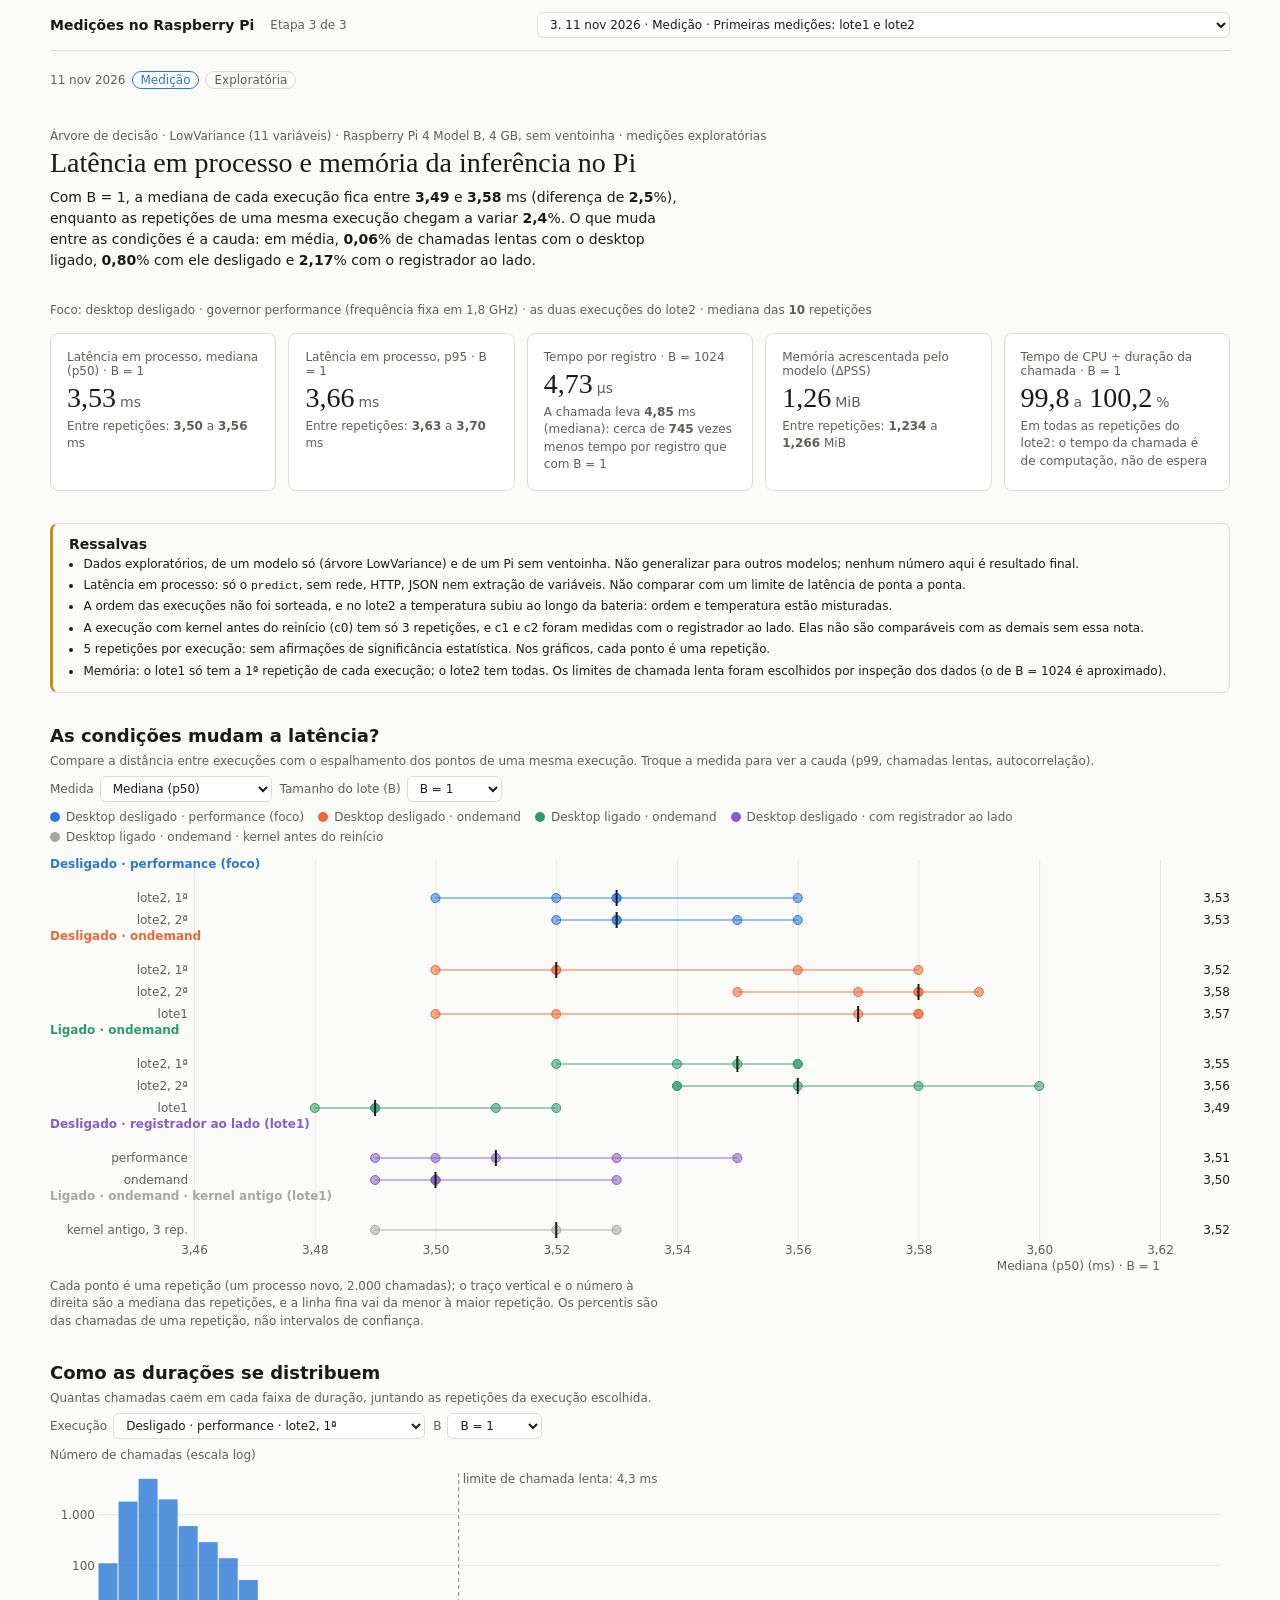
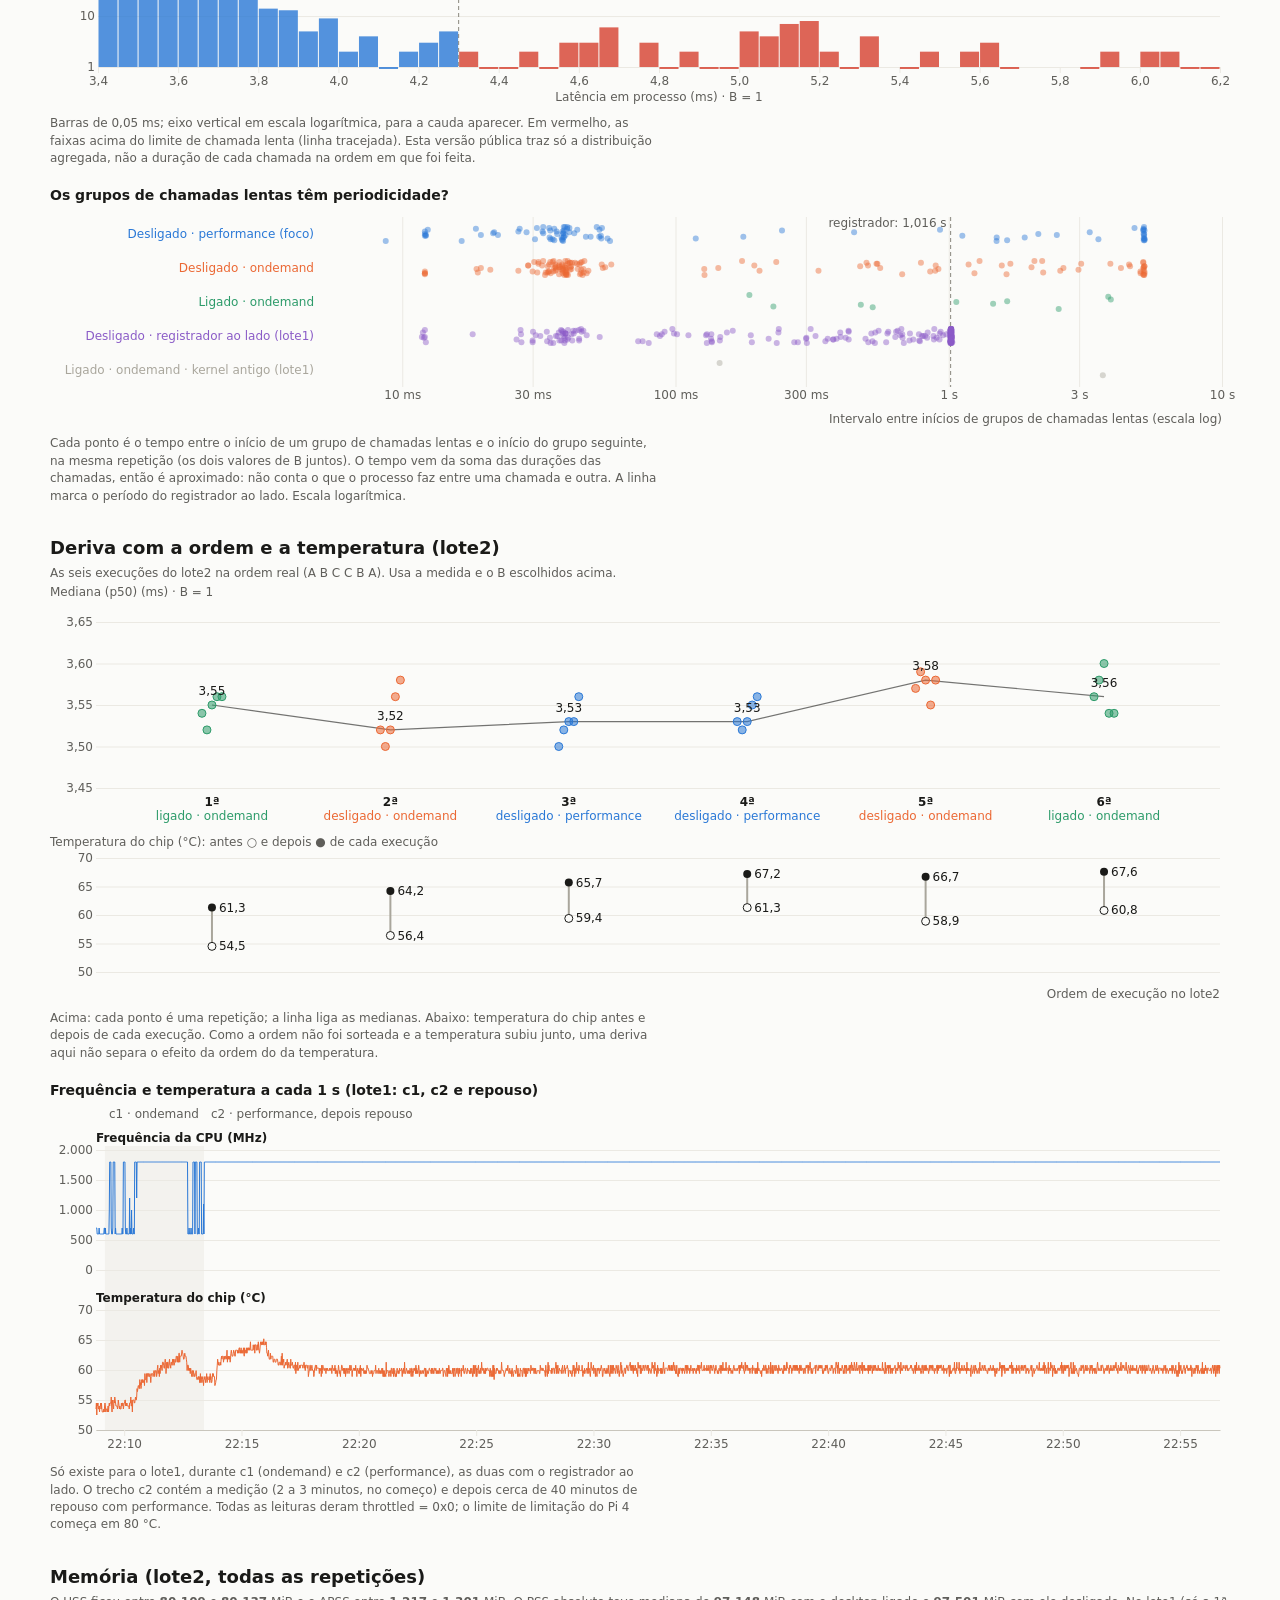
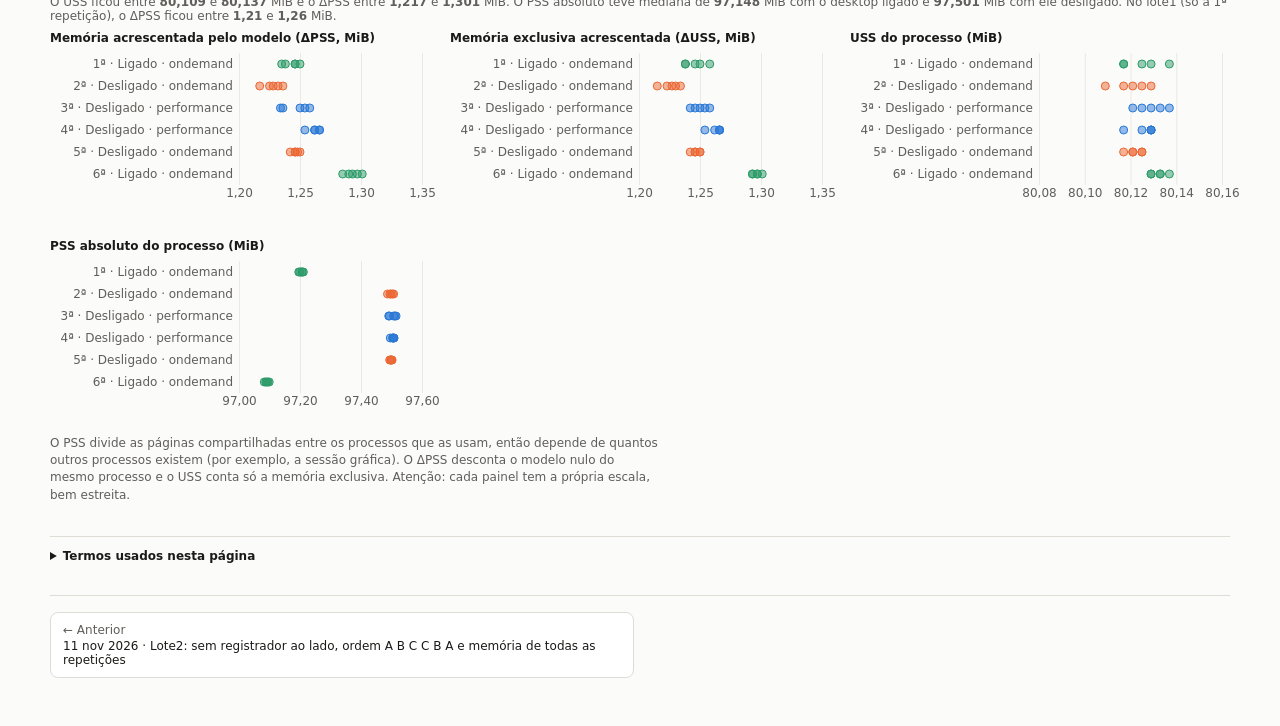
==== etapas/2026-11-11-lote1-lote2/index.html @ 2c6be14c "upload files" ====
<!DOCTYPE html>
<html lang="pt-BR">
<head>
<meta charset="utf-8">
<meta name="viewport" content="width=device-width, initial-scale=1">
<title>Lote1 e lote2 · Medições no Raspberry Pi</title>
<link rel="stylesheet" href="../../assets/estilo.css">
<script src="../../assets/d3.min.js"></script>
<script src="../../assets/dash-shim.js"></script>
</head>
<body data-raiz="../../" data-etapa="2026-11-11-lote1-lote2">
<div class="site">
<nav id="site-nav" aria-label="Navegação do site"></nav>
<main>
<style>
.lp { display: flex; flex-direction: column; gap: var(--cds-gap-xl); font-family: var(--font-anthropic-sans); color: var(--color-fg); }
.lp-kicker { margin: 0; color: var(--color-fg-muted); font-size: var(--cds-font-size-caption); }
.lp-titulo { margin: var(--cds-gap-xs) 0 var(--cds-gap-sm); font-family: var(--font-anthropic-serif); font-weight: 400; font-size: var(--cds-font-size-title); }
.lp-lede { margin: 0; max-width: 72ch; line-height: 1.5; }
.lp-lede b, .lp-num { font-variant-numeric: tabular-nums; font-weight: var(--cds-font-weight-medium); }
.lp-foco-rot { margin: 0 0 var(--cds-gap-sm); color: var(--color-fg-muted); font-size: var(--cds-font-size-caption); }
.lp-tiles { display: grid; grid-template-columns: repeat(auto-fit, minmax(190px, 1fr)); gap: var(--cds-gap-md); }
.lp-card { background: var(--color-panel); border: 1px solid var(--color-border-line); border-radius: var(--cds-radius); padding: var(--cds-pad-lg); display: flex; flex-direction: column; gap: var(--cds-gap-xs); }
.lp-card-rot { font-size: var(--cds-font-size-caption); color: var(--color-fg-muted); }
.lp-card-val { font-family: var(--font-anthropic-serif); font-weight: 400; font-size: var(--cds-font-size-title); font-variant-numeric: tabular-nums; }
.lp-card-un { font-family: var(--font-anthropic-sans); font-size: var(--cds-font-size-body); color: var(--color-fg-muted); margin-left: 4px; }
.lp-card-sub { font-size: var(--cds-font-size-caption); color: var(--color-fg-muted); line-height: 1.45; }
.lp-ressalvas { border: 1px solid var(--color-border-line); border-left: 3px solid var(--color-warn); border-radius: var(--cds-radius); padding: var(--cds-pad-md) var(--cds-pad-lg); }
.lp-ressalvas h2 { margin: 0 0 var(--cds-gap-xs); font-size: var(--cds-font-size-body); font-weight: var(--cds-font-weight-medium); }
.lp-ressalvas ul { margin: 0; padding-left: 1.2em; display: grid; gap: 4px; font-size: var(--cds-font-size-caption); line-height: 1.45; }
.lp-sec { display: flex; flex-direction: column; gap: var(--cds-gap-sm); }
.lp-sec h2 { margin: 0; font-size: var(--cds-font-size-heading); font-weight: var(--cds-font-weight-medium); }
.lp-sec h3 { margin: var(--cds-gap-md) 0 0; font-size: var(--cds-font-size-body); font-weight: var(--cds-font-weight-medium); }
.lp-pergunta { margin: 0; color: var(--color-fg-muted); font-size: var(--cds-font-size-caption); }
.lp-nota { margin: 0; color: var(--color-fg-muted); font-size: var(--cds-font-size-caption); line-height: 1.45; max-width: 80ch; }
.lp-ctrl { display: flex; flex-wrap: wrap; gap: var(--cds-gap-sm); align-items: center; font-size: var(--cds-font-size-caption); }
.lp-ctrl label { display: flex; align-items: center; gap: 6px; color: var(--color-fg-muted); }
.lp-legenda { display: flex; flex-wrap: wrap; gap: 6px 14px; font-size: var(--cds-font-size-caption); color: var(--color-fg-muted); margin: 0; padding: 0; list-style: none; }
.lp-legenda li { display: flex; align-items: center; gap: 6px; }
.lp-sw { width: 10px; height: 10px; border-radius: 50%; display: inline-block; background: var(--cds-chart-muted); }
.lp-chart { position: relative; width: 100%; min-height: 260px; }
.lp-chart.lp-baixo { min-height: 200px; }
.lp-chart svg { display: block; overflow: visible; }
.lp-chart text { font-family: var(--font-anthropic-sans); font-size: var(--cds-font-size-caption); fill: var(--cds-text-secondary); }
.lp-chart .lp-forte { fill: var(--color-fg); font-weight: var(--cds-font-weight-medium); }
.lp-chart .lp-val { fill: var(--color-fg); font-variant-numeric: tabular-nums; }
.lp-chart .tick line, .lp-chart .lp-grade line { stroke: var(--cds-chart-grid); }
.lp-chart .domain { stroke: var(--cds-chart-axis); }
.lp-chart .tick text { fill: var(--cds-text-secondary); font-size: var(--cds-font-size-caption); }
.lp-falha { color: var(--color-fg-muted); font-size: var(--cds-font-size-caption); padding: var(--cds-pad-md) 0; }
.lp-tip { position: absolute; pointer-events: none; z-index: 5; background: var(--cds-surface-popover); border: 1px solid var(--cds-border); box-shadow: var(--cds-shadow-popover); border-radius: var(--cds-radius); padding: 6px 8px; font-size: var(--cds-font-size-caption); line-height: 1.4; max-width: 260px; }
.lp-tip .lp-tip-sec { color: var(--cds-text-secondary); }
.lp-mem { display: grid; grid-template-columns: repeat(auto-fit, minmax(300px, 1fr)); gap: var(--cds-gap-lg); }
.lp-mem h3 { margin: 0 0 4px; font-size: var(--cds-font-size-caption); font-weight: var(--cds-font-weight-medium); }
.lp-mem .lp-chart { min-height: 170px; }
.lp-dois { display: grid; grid-template-columns: repeat(auto-fit, minmax(320px, 1fr)); gap: var(--cds-gap-lg); }
.lp-glossario { border-top: 1px solid var(--color-border-line); padding-top: var(--cds-pad-md); font-size: var(--cds-font-size-caption); }
.lp-glossario summary { cursor: pointer; font-weight: var(--cds-font-weight-medium); }
.lp-glossario dl { display: grid; grid-template-columns: max-content 1fr; gap: 6px 14px; margin: var(--cds-gap-sm) 0 0; line-height: 1.45; }
.lp-glossario dt { font-weight: var(--cds-font-weight-medium); }
.lp-glossario dd { margin: 0; color: var(--color-fg-muted); }
@media (max-width: 520px) { .lp-glossario dl { grid-template-columns: 1fr; } .lp-glossario dd { margin-bottom: 6px; } }
[data-dash-source-state=refreshing] { opacity: .5; }
</style>

<div class="lp">
  <p id="etapa-meta"></p>
  <header id="topo">
    <p class="lp-kicker">Árvore de decisão · LowVariance (11 variáveis) · Raspberry Pi 4 Model B, 4 GB, sem ventoinha · medições exploratórias</p>
    <h1 class="lp-titulo">Latência em processo e memória da inferência no Pi</h1>
    <p class="lp-lede" id="resumo">Com B = 1, a mediana de cada execução fica entre <b class="lp-num" data-draw="num" data-source="frase" data-field="p50_min_ms" data-row="0">—</b> e <b class="lp-num" data-draw="num" data-source="frase" data-field="p50_max_ms" data-row="0">—</b> ms (diferença de <b class="lp-num" data-draw="num" data-source="frase" data-field="dif_entre_execucoes_pct" data-row="0" data-dec="1">—</b>%), enquanto as repetições de uma mesma execução chegam a variar <b class="lp-num" data-draw="num" data-source="frase" data-field="maior_variacao_entre_repeticoes_pct" data-row="0" data-dec="1">—</b>%. O que muda entre as condições é a cauda: em média, <b class="lp-num" data-draw="num" data-source="frase" data-field="lentas_ligado_pct" data-row="0">—</b>% de chamadas lentas com o desktop ligado, <b class="lp-num" data-draw="num" data-source="frase" data-field="lentas_desligado_pct" data-row="0">—</b>% com ele desligado e <b class="lp-num" data-draw="num" data-source="frase" data-field="lentas_registrador_pct" data-row="0">—</b>% com o registrador ao lado.</p>
  </header>

  <section id="foco" class="lp-sec">
    <p class="lp-foco-rot">Foco: desktop desligado · governor performance (frequência fixa em 1,8 GHz) · as duas execuções do lote2 · mediana das <span class="lp-num" data-draw="num" data-source="foco" data-field="repeticoes" data-row="0" data-dec="0">—</span> repetições</p>
    <div class="lp-tiles">
      <div class="lp-card" id="tile-p50">
        <span class="lp-card-rot">Latência em processo, mediana (p50) · B = 1</span>
        <span class="lp-card-val"><span data-draw="num" data-source="foco" data-field="p50_ms" data-row="0">—</span><span class="lp-card-un">ms</span></span>
        <span class="lp-card-sub">Entre repetições: <span class="lp-num" data-draw="num" data-source="foco" data-field="p50_min_ms" data-row="0">—</span> a <span class="lp-num" data-draw="num" data-source="foco" data-field="p50_max_ms" data-row="0">—</span> ms</span>
      </div>
      <div class="lp-card" id="tile-p95">
        <span class="lp-card-rot">Latência em processo, p95 · B = 1</span>
        <span class="lp-card-val"><span data-draw="num" data-source="foco" data-field="p95_ms" data-row="0">—</span><span class="lp-card-un">ms</span></span>
        <span class="lp-card-sub">Entre repetições: <span class="lp-num" data-draw="num" data-source="foco" data-field="p95_min_ms" data-row="0">—</span> a <span class="lp-num" data-draw="num" data-source="foco" data-field="p95_max_ms" data-row="0">—</span> ms</span>
      </div>
      <div class="lp-card" id="tile-registro">
        <span class="lp-card-rot">Tempo por registro · B = 1024</span>
        <span class="lp-card-val"><span data-draw="num" data-source="foco" data-field="por_registro_b1024_us" data-row="0">—</span><span class="lp-card-un">µs</span></span>
        <span class="lp-card-sub">A chamada leva <span class="lp-num" data-draw="num" data-source="foco" data-field="p50_b1024_ms" data-row="0">—</span> ms (mediana): cerca de <span class="lp-num" data-draw="num" data-source="foco" data-field="razao_por_registro" data-row="0" data-dec="0">—</span> vezes menos tempo por registro que com B = 1</span>
      </div>
      <div class="lp-card" id="tile-memoria">
        <span class="lp-card-rot">Memória acrescentada pelo modelo (ΔPSS)</span>
        <span class="lp-card-val"><span data-draw="num" data-source="foco" data-field="dpss_mib" data-row="0" data-dec="2">—</span><span class="lp-card-un">MiB</span></span>
        <span class="lp-card-sub">Entre repetições: <span class="lp-num" data-draw="num" data-source="foco" data-field="dpss_min_mib" data-row="0" data-dec="3">—</span> a <span class="lp-num" data-draw="num" data-source="foco" data-field="dpss_max_mib" data-row="0" data-dec="3">—</span> MiB</span>
      </div>
      <div class="lp-card" id="tile-cpu">
        <span class="lp-card-rot">Tempo de CPU ÷ duração da chamada · B = 1</span>
        <span class="lp-card-val"><span data-draw="num" data-source="foco" data-field="cpu_pct_min" data-row="0" data-dec="1">—</span><span class="lp-card-un">a</span> <span data-draw="num" data-source="foco" data-field="cpu_pct_max" data-row="0" data-dec="1">—</span><span class="lp-card-un">%</span></span>
        <span class="lp-card-sub">Em todas as repetições do lote2: o tempo da chamada é de computação, não de espera</span>
      </div>
    </div>
  </section>

  <aside class="lp-ressalvas" id="ressalvas">
    <h2>Ressalvas</h2>
    <ul>
      <li>Dados exploratórios, de um modelo só (árvore LowVariance) e de um Pi sem ventoinha. Não generalizar para outros modelos; nenhum número aqui é resultado final.</li>
      <li>Latência em processo: só o <code>predict</code>, sem rede, HTTP, JSON nem extração de variáveis. Não comparar com um limite de latência de ponta a ponta.</li>
      <li>A ordem das execuções não foi sorteada, e no lote2 a temperatura subiu ao longo da bateria: ordem e temperatura estão misturadas.</li>
      <li>A execução com kernel antes do reinício (c0) tem só 3 repetições, e c1 e c2 foram medidas com o registrador ao lado. Elas não são comparáveis com as demais sem essa nota.</li>
      <li>5 repetições por execução: sem afirmações de significância estatística. Nos gráficos, cada ponto é uma repetição.</li>
      <li>Memória: o lote1 só tem a 1ª repetição de cada execução; o lote2 tem todas. Os limites de chamada lenta foram escolhidos por inspeção dos dados (o de B = 1024 é aproximado).</li>
    </ul>
  </aside>

  <section id="condicoes" class="lp-sec">
    <h2>As condições mudam a latência?</h2>
    <p class="lp-pergunta">Compare a distância entre execuções com o espalhamento dos pontos de uma mesma execução. Troque a medida para ver a cauda (p99, chamadas lentas, autocorrelação).</p>
    <div class="lp-ctrl">
      <label>Medida <select class="dash-select" id="sel-metrica" aria-label="Medida">
        <option value="p50_ms">Mediana (p50)</option>
        <option value="p95_ms">p95</option>
        <option value="p99_ms">p99</option>
        <option value="media_ms">Média</option>
        <option value="max_ms">Máximo</option>
        <option value="pct_chamadas_lentas">Chamadas lentas (%)</option>
        <option value="autocorrelacao_lag1">Autocorrelação (lag 1)</option>
      </select></label>
      <label>Tamanho do lote (B) <select class="dash-select" id="sel-b" aria-label="Tamanho do lote (B)">
        <option value="1">B = 1</option>
        <option value="1024">B = 1024</option>
      </select></label>
    </div>
    <ul class="lp-legenda" aria-label="Legenda das condições">
      <li><span class="lp-sw" data-g="0"></span>Desktop desligado · performance (foco)</li>
      <li><span class="lp-sw" data-g="1"></span>Desktop desligado · ondemand</li>
      <li><span class="lp-sw" data-g="2"></span>Desktop ligado · ondemand</li>
      <li><span class="lp-sw" data-g="3"></span>Desktop desligado · com registrador ao lado</li>
      <li><span class="lp-sw" data-g="4"></span>Desktop ligado · ondemand · kernel antes do reinício</li>
    </ul>
    <div class="lp-chart" id="grafico-condicoes" data-draw="cmp" data-source="repeticoes_ms mediana_por_execucao"></div>
    <p class="lp-nota">Cada ponto é uma repetição (um processo novo, 2.000 chamadas); o traço vertical e o número à direita são a mediana das repetições, e a linha fina vai da menor à maior repetição. Os percentis são das chamadas de uma repetição, não intervalos de confiança.</p>
  </section>

  <section id="chamadas" class="lp-sec">
    <h2>Como as durações se distribuem</h2>
    <p class="lp-pergunta">Quantas chamadas caem em cada faixa de duração, juntando as repetições da execução escolhida.</p>
    <div class="lp-ctrl">
      <label>Execução <select class="dash-select" id="sel-exec" aria-label="Execução">
        <option value="off_performance_a">Desligado · performance · lote2, 1ª</option>
        <option value="off_performance_b">Desligado · performance · lote2, 2ª</option>
        <option value="off_ondemand_a">Desligado · ondemand · lote2, 1ª</option>
        <option value="off_ondemand_b">Desligado · ondemand · lote2, 2ª</option>
        <option value="c4">Desligado · ondemand · lote1</option>
        <option value="on_ondemand_a">Ligado · ondemand · lote2, 1ª</option>
        <option value="on_ondemand_b">Ligado · ondemand · lote2, 2ª</option>
        <option value="c3">Ligado · ondemand · lote1</option>
        <option value="c2">Desligado · performance · registrador ao lado</option>
        <option value="c1">Desligado · ondemand · registrador ao lado</option>
        <option value="c0">Ligado · ondemand · kernel antes do reinício</option>
      </select></label>
      <label>B <select class="dash-select" id="sel-bs" aria-label="Tamanho do lote (B) da distribuição">
        <option value="1">B = 1</option>
        <option value="1024">B = 1024</option>
      </select></label>
    </div>
    <div class="lp-chart" id="grafico-distribuicao" data-draw="hist"></div>
    <p class="lp-nota">Barras de 0,05 ms; eixo vertical em escala logarítmica, para a cauda aparecer. Em vermelho, as faixas acima do limite de chamada lenta (linha tracejada). Esta versão pública traz só a distribuição agregada, não a duração de cada chamada na ordem em que foi feita.</p>

    <h3 id="periodicidade">Os grupos de chamadas lentas têm periodicidade?</h3>
    <div class="lp-chart lp-baixo" id="grafico-intervalos" data-draw="intervalos" data-source="intervalos"></div>
    <p class="lp-nota">Cada ponto é o tempo entre o início de um grupo de chamadas lentas e o início do grupo seguinte, na mesma repetição (os dois valores de B juntos). O tempo vem da soma das durações das chamadas, então é aproximado: não conta o que o processo faz entre uma chamada e outra. A linha marca o período do registrador ao lado. Escala logarítmica.</p>
  </section>

  <section id="ordem" class="lp-sec">
    <h2>Deriva com a ordem e a temperatura (lote2)</h2>
    <p class="lp-pergunta">As seis execuções do lote2 na ordem real (A B C C B A). Usa a medida e o B escolhidos acima.</p>
    <div class="lp-chart" id="grafico-ordem" data-draw="ordem" data-source="repeticoes_ms mediana_por_execucao execucoes"></div>
    <p class="lp-nota">Acima: cada ponto é uma repetição; a linha liga as medianas. Abaixo: temperatura do chip antes e depois de cada execução. Como a ordem não foi sorteada e a temperatura subiu junto, uma deriva aqui não separa o efeito da ordem do da temperatura.</p>

    <h3 id="ambiente">Frequência e temperatura a cada 1 s (lote1: c1, c2 e repouso)</h3>
    <div class="lp-chart" id="grafico-ambiente" data-draw="ambiente" data-source="ambiente"></div>
    <p class="lp-nota">Só existe para o lote1, durante c1 (ondemand) e c2 (performance), as duas com o registrador ao lado. O trecho c2 contém a medição (2 a 3 minutos, no começo) e depois cerca de 40 minutos de repouso com performance. Todas as leituras deram throttled = 0x0; o limite de limitação do Pi 4 começa em 80 °C.</p>
  </section>

  <section id="memoria" class="lp-sec">
    <h2>Memória (lote2, todas as repetições)</h2>
    <p class="lp-pergunta">O USS ficou entre <b class="lp-num" data-draw="num" data-source="memoria_resumo" data-field="uss_min" data-row="0" data-dec="3">—</b> e <b class="lp-num" data-draw="num" data-source="memoria_resumo" data-field="uss_max" data-row="0" data-dec="3">—</b> MiB e o ΔPSS entre <b class="lp-num" data-draw="num" data-source="memoria_resumo" data-field="dpss_min" data-row="0" data-dec="3">—</b> e <b class="lp-num" data-draw="num" data-source="memoria_resumo" data-field="dpss_max" data-row="0" data-dec="3">—</b> MiB. O PSS absoluto teve mediana de <b class="lp-num" data-draw="num" data-source="memoria_resumo" data-field="pss_ligado" data-row="0" data-dec="3">—</b> MiB com o desktop ligado e <b class="lp-num" data-draw="num" data-source="memoria_resumo" data-field="pss_desligado" data-row="0" data-dec="3">—</b> MiB com ele desligado. No lote1 (só a 1ª repetição), o ΔPSS ficou entre <b class="lp-num" data-draw="num" data-source="memoria_resumo" data-field="dpss_lote1_min" data-row="0" data-dec="2">—</b> e <b class="lp-num" data-draw="num" data-source="memoria_resumo" data-field="dpss_lote1_max" data-row="0" data-dec="2">—</b> MiB.</p>
    <div class="lp-mem">
      <div id="mem-dpss"><h3>Memória acrescentada pelo modelo (ΔPSS, MiB)</h3><div class="lp-chart" data-draw="mem" data-campo="delta_pss_MiB" data-source="memoria"></div></div>
      <div id="mem-duss"><h3>Memória exclusiva acrescentada (ΔUSS, MiB)</h3><div class="lp-chart" data-draw="mem" data-campo="delta_uss_MiB" data-source="memoria"></div></div>
      <div id="mem-uss"><h3>USS do processo (MiB)</h3><div class="lp-chart" data-draw="mem" data-campo="uss_MiB" data-source="memoria"></div></div>
      <div id="mem-pss"><h3>PSS absoluto do processo (MiB)</h3><div class="lp-chart" data-draw="mem" data-campo="pss_MiB" data-source="memoria"></div></div>
    </div>
    <p class="lp-nota">O PSS divide as páginas compartilhadas entre os processos que as usam, então depende de quantos outros processos existem (por exemplo, a sessão gráfica). O ΔPSS desconta o modelo nulo do mesmo processo e o USS conta só a memória exclusiva. Atenção: cada painel tem a própria escala, bem estreita.</p>
  </section>

  <details class="lp-glossario" id="glossario">
    <summary>Termos usados nesta página</summary>
    <dl>
      <dt>Execução</dt><dd>Um comando do profiler: uma condição, com 5 repetições (3 no c0).</dd>
      <dt>Repetição</dt><dd>Um processo novo, com as threads fixadas em 1: 200 chamadas de aquecimento descartadas e 2.000 cronometradas por B.</dd>
      <dt>Chamada</dt><dd>Uma chamada ao <code>predict</code>; a duração é o tempo de relógio dela.</dd>
      <dt>B (tamanho do lote)</dt><dd>Registros por chamada. B = 1 é um detector que decide um pacote por vez; B = 1024 é processamento em lote.</dd>
      <dt>Latência em processo</dt><dd>Tempo do <code>predict</code> dentro do processo. Não é a latência do detector nem do sistema.</dd>
      <dt>p50, p95, p99</dt><dd>Percentis das durações das chamadas de uma repetição: “95% das chamadas levaram até X”.</dd>
      <dt>Chamada lenta / cauda</dt><dd>Chamada acima do limite de chamada lenta; a cauda é o conjunto delas.</dd>
      <dt>Autocorrelação (lag 1)</dt><dd>Correlação entre a duração de uma chamada e a da seguinte. Alta = chamadas lentas em grupos.</dd>
      <dt>PSS / USS / maxrss</dt><dd>PSS: memória com páginas compartilhadas divididas entre processos. USS: memória exclusiva. maxrss: pico de memória residente.</dd>
      <dt>Modelo nulo, ΔPSS, ΔUSS</dt><dd>O mesmo processo com um estimador que devolve sempre a mesma classe; Δ = configuração menos modelo nulo, a memória que o modelo acrescenta.</dd>
      <dt>Desktop ligado/desligado</dt><dd>Serviço <code>lightdm</code> rodando ou parado. O Pi nunca teve monitor, teclado nem mouse; acesso sempre por SSH.</dd>
      <dt>Governor</dt><dd><code>ondemand</code> varia a frequência com a carga; <code>performance</code> fixa a máxima (1,8 GHz).</dd>
      <dt>Registrador ao lado</dt><dd>Laço que lia temperatura e frequência a cada 1 s durante c1 e c2: um efeito do observador.</dd>
      <dt>Kernel antes/depois do reinício</dt><dd>“Depois” = controlador de memória do cgroup e PSI ligados (mudança feita entre c0 e c1).</dd>
      <dt>throttled</dt><dd>Limitação por subtensão ou calor; 0x0 = nenhuma.</dd>
    </dl>
  </details>
</div>

<script>
(function () {
  const L = d3.formatLocale({ decimal: ',', thousands: '.', grouping: [3], currency: ['R$ ', ''] });
  const LP = window.LP = {};
  LP.f = (v, d) => (v == null || isNaN(+v)) ? '—' : L.format(',.' + (d == null ? 2 : d) + 'f')(+v);
  LP.st = { metrica: 'p50_ms', B: '1', exec: 'off_performance_a', Bs: '1', rep: '0' };
  // Período do laço do registrador ao lado (referência dada pelo autor).
  LP.PERIODO_REGISTRADOR_MS = 1016;
  LP.EXEC = {
    off_performance_a: { g: 0, rot: 'lote2, 1ª', nome: 'Desktop desligado · performance · lote2, 1ª' },
    off_performance_b: { g: 0, rot: 'lote2, 2ª', nome: 'Desktop desligado · performance · lote2, 2ª' },
    off_ondemand_a: { g: 1, rot: 'lote2, 1ª', nome: 'Desktop desligado · ondemand · lote2, 1ª' },
    off_ondemand_b: { g: 1, rot: 'lote2, 2ª', nome: 'Desktop desligado · ondemand · lote2, 2ª' },
    c4: { g: 1, rot: 'lote1', nome: 'Desktop desligado · ondemand · lote1' },
    on_ondemand_a: { g: 2, rot: 'lote2, 1ª', nome: 'Desktop ligado · ondemand · lote2, 1ª' },
    on_ondemand_b: { g: 2, rot: 'lote2, 2ª', nome: 'Desktop ligado · ondemand · lote2, 2ª' },
    c3: { g: 2, rot: 'lote1', nome: 'Desktop ligado · ondemand · lote1' },
    c2: { g: 3, rot: 'performance', nome: 'Desktop desligado · performance · registrador ao lado' },
    c1: { g: 3, rot: 'ondemand', nome: 'Desktop desligado · ondemand · registrador ao lado' },
    c0: { g: 4, rot: 'kernel antigo, 3 rep.', nome: 'Desktop ligado · ondemand · kernel antes do reinício' }
  };
  LP.GRUPOS = ['Desligado · performance (foco)', 'Desligado · ondemand', 'Ligado · ondemand', 'Desligado · registrador ao lado (lote1)', 'Ligado · ondemand · kernel antigo (lote1)'];
  LP.ORDEM = ['off_performance_a', 'off_performance_b', 'off_ondemand_a', 'off_ondemand_b', 'c4', 'on_ondemand_a', 'on_ondemand_b', 'c3', 'c2', 'c1', 'c0'];
  LP.MET = {
    p50_ms: { rot: 'Mediana (p50)', un: 'ms', dec: 2, zero: false },
    p95_ms: { rot: 'p95', un: 'ms', dec: 2, zero: false },
    p99_ms: { rot: 'p99', un: 'ms', dec: 2, zero: false },
    media_ms: { rot: 'Média', un: 'ms', dec: 2, zero: false },
    max_ms: { rot: 'Máximo', un: 'ms', dec: 2, zero: false },
    pct_chamadas_lentas: { rot: 'Chamadas lentas', un: '%', dec: 2, zero: true },
    autocorrelacao_lag1: { rot: 'Autocorrelação (lag 1)', un: '', dec: 2, zero: true }
  };
  LP.cor = (g) => (g < 4 && dash.colors && dash.colors[g]) ? dash.colors[g] : 'var(--cds-chart-muted)';
  LP.enc = (s) => encodeURIComponent(String(s));
  LP.ok = (el, fontes) => {
    if (fontes.some((d) => d.status === 'error' || d.status === 'missing')) {
      const p = document.createElement('div'); p.className = 'lp-falha'; p.textContent = 'Falha ao carregar os dados deste gráfico.';
      el.replaceChildren(p); return false;
    }
    if (fontes.some((d) => d.status !== 'ok' || !d.data)) { el.replaceChildren('—'); return false; }
    return true;
  };
  LP.eixoTexto = (s) => s.selectAll('text').style('fill', 'var(--cds-text-secondary)').style('font-size', 'var(--cds-font-size-caption)').style('font-family', 'var(--font-anthropic-sans)');
  LP.tip = (host) => {
    const t = document.createElement('div'); t.className = 'lp-tip'; t.hidden = true; host.appendChild(t);
    return {
      show(ev, linhas) {
        t.replaceChildren(...linhas.map((l, i) => { const d = document.createElement('div'); if (i > 0) d.className = 'lp-tip-sec'; d.textContent = l; return d; }));
        t.hidden = false;
        const r = host.getBoundingClientRect();
        let x = ev.clientX - r.left + 12, y = ev.clientY - r.top + 12;
        const w = t.offsetWidth, h = t.offsetHeight;
        if (x + w > r.width) x = Math.max(0, ev.clientX - r.left - w - 12);
        if (y + h > r.height) y = Math.max(0, ev.clientY - r.top - h - 12);
        t.style.left = x + 'px'; t.style.top = y + 'px';
      },
      hide() { t.hidden = true; }
    };
  };
  LP.textW = (svg, textos) => {
    const g = svg.append('g').attr('opacity', 0);
    let m = 0;
    textos.forEach((s) => { const t = g.append('text').text(s); m = Math.max(m, t.node().getComputedTextLength()); });
    g.remove();
    return m;
  };
})();
</script>

<script>
dash.calc('repeticoes_ms', {
  title: 'Latência por repetição, em ms',
  description: 'O resumo por repetição com os tempos convertidos de µs para ms (2 casas decimais).',
  inputs: ['resumo'],
  fn: (resumo) => resumo.map((r) => {
    const ms = (c) => Math.round(+r[c] / 10) / 100;
    return {
      chave: r.execucao + '|' + r.B + '|' + r.repeticao,
      execucao: r.execucao, B: r.B, repeticao: r.repeticao,
      media_ms: ms('media_us'), p50_ms: ms('p50_us'), p95_ms: ms('p95_us'), p99_ms: ms('p99_us'), max_ms: ms('max_us'),
      pct_chamadas_lentas: +r.pct_chamadas_lentas,
      autocorrelacao_lag1: Math.round(+r.autocorrelacao_lag1 * 100) / 100,
      limite_ms: ms('limite_chamada_lenta_us')
    };
  })
});

dash.calc('mediana_por_execucao', {
  title: 'Mediana das repetições por execução e B',
  description: 'Para cada execução e tamanho de lote, a mediana entre repetições de cada medida (tempos em ms).',
  inputs: ['resumo'],
  fn: (resumo) => {
    const mediana = (v) => { const s = v.slice().sort((a, b) => a - b), n = s.length; return n % 2 ? s[(n - 1) / 2] : (s[n / 2 - 1] + s[n / 2]) / 2; };
    const r2 = (x) => Math.round(x * 100) / 100;
    const grupos = {};
    resumo.forEach((r) => { const k = r.execucao + '|' + r.B; (grupos[k] = grupos[k] || []).push(r); });
    return Object.keys(grupos).map((chave) => {
      const linhas = grupos[chave];
      const med = (c, esc) => r2(mediana(linhas.map((r) => +r[c] * esc)));
      return {
        chave, execucao: linhas[0].execucao, B: linhas[0].B, repeticoes: linhas.length,
        media_ms: med('media_us', 0.001), p50_ms: med('p50_us', 0.001), p95_ms: med('p95_us', 0.001),
        p99_ms: med('p99_us', 0.001), max_ms: med('max_us', 0.001),
        pct_chamadas_lentas: med('pct_chamadas_lentas', 1), autocorrelacao_lag1: med('autocorrelacao_lag1', 1)
      };
    });
  }
});

dash.calc('frase', {
  title: 'Resumo do topo da página',
  description: 'Faixa das medianas de p50 com B = 1 entre execuções, maior variação entre repetições de uma execução e média de chamadas lentas por grupo de condição.',
  inputs: ['resumo', 'execucoes'],
  fn: (resumo, execucoes) => {
    const mediana = (v) => { const s = v.slice().sort((a, b) => a - b), n = s.length; return n % 2 ? s[(n - 1) / 2] : (s[n / 2 - 1] + s[n / 2]) / 2; };
    const media = (v) => v.reduce((a, b) => a + b, 0) / v.length;
    const b1 = resumo.filter((r) => r.B === '1');
    const porExec = {};
    b1.forEach((r) => { (porExec[r.execucao] = porExec[r.execucao] || []).push(+r.p50_us); });
    const meds = Object.values(porExec).map(mediana);
    const variacoes = Object.values(porExec).map((v) => (Math.max(...v) - Math.min(...v)) / mediana(v) * 100);
    const info = {}; execucoes.forEach((e) => { info[e.execucao] = e; });
    const lentas = (teste) => media(b1.filter((r) => teste(info[r.execucao])).map((r) => +r.pct_chamadas_lentas));
    const novo = (e) => e.kernel === 'depois_reinicio';
    return [{
      p50_min_ms: Math.round(Math.min(...meds) / 10) / 100,
      p50_max_ms: Math.round(Math.max(...meds) / 10) / 100,
      dif_entre_execucoes_pct: Math.round((Math.max(...meds) - Math.min(...meds)) / Math.min(...meds) * 1000) / 10,
      maior_variacao_entre_repeticoes_pct: Math.round(Math.max(...variacoes) * 10) / 10,
      lentas_ligado_pct: Math.round(lentas((e) => novo(e) && e.desktop === 'ligado' && e.registrador_ao_lado === 'nao') * 100) / 100,
      lentas_desligado_pct: Math.round(lentas((e) => novo(e) && e.desktop === 'desligado' && e.registrador_ao_lado === 'nao') * 100) / 100,
      lentas_registrador_pct: Math.round(lentas((e) => e.registrador_ao_lado === 'sim') * 100) / 100
    }];
  }
});

dash.calc('foco', {
  title: 'Números do foco: desktop desligado · performance (lote2)',
  description: 'Medianas e faixas entre repetições das execuções off_performance_a e off_performance_b, mais a razão CPU ÷ duração em todo o lote2.',
  inputs: ['resumo', 'memoria'],
  fn: (resumo, memoria) => {
    const foco = ['off_performance_a', 'off_performance_b'];
    const mediana = (v) => { const s = v.slice().sort((a, b) => a - b), n = s.length; return n % 2 ? s[(n - 1) / 2] : (s[n / 2 - 1] + s[n / 2]) / 2; };
    const r2 = (x) => Math.round(x * 100) / 100, r3 = (x) => Math.round(x * 1000) / 1000;
    const b1 = resumo.filter((r) => foco.includes(r.execucao) && r.B === '1');
    const b1024 = resumo.filter((r) => foco.includes(r.execucao) && r.B === '1024');
    const p50 = b1.map((r) => +r.p50_us / 1000), p95 = b1.map((r) => +r.p95_us / 1000);
    const p50lote = mediana(b1024.map((r) => +r.p50_us / 1000));
    const porRegistroUs = p50lote * 1000 / 1024;
    const dpss = memoria.filter((m) => foco.includes(m.execucao)).map((m) => +m.delta_pss_MiB);
    const mediaB1 = {}; resumo.filter((r) => r.B === '1').forEach((r) => { mediaB1[r.execucao + '|' + r.repeticao] = +r.media_us; });
    const cpu = memoria.map((m) => +m.cpu_us_por_registro_B1 / mediaB1[m.execucao + '|' + m.repeticao] * 100);
    return [{
      repeticoes: b1.length,
      p50_ms: r2(mediana(p50)), p50_min_ms: r2(Math.min(...p50)), p50_max_ms: r2(Math.max(...p50)),
      p95_ms: r2(mediana(p95)), p95_min_ms: r2(Math.min(...p95)), p95_max_ms: r2(Math.max(...p95)),
      p50_b1024_ms: r2(p50lote), por_registro_b1024_us: r2(porRegistroUs),
      razao_por_registro: Math.round(mediana(p50) * 1000 / porRegistroUs),
      dpss_mib: r2(mediana(dpss)), dpss_min_mib: r3(Math.min(...dpss)), dpss_max_mib: r3(Math.max(...dpss)),
      cpu_pct_min: Math.round(Math.min(...cpu) * 10) / 10, cpu_pct_max: Math.round(Math.max(...cpu) * 10) / 10
    }];
  }
});

dash.calc('memoria_resumo', {
  title: 'Faixas de memória',
  description: 'Faixas de USS e ΔPSS no lote2, mediana do PSS com desktop ligado e desligado, e faixa do ΔPSS da 1ª repetição no lote1.',
  inputs: ['memoria', 'execucoes'],
  fn: (memoria, execucoes) => {
    const mediana = (v) => { const s = v.slice().sort((a, b) => a - b), n = s.length; return n % 2 ? s[(n - 1) / 2] : (s[n / 2 - 1] + s[n / 2]) / 2; };
    const r3 = (x) => Math.round(x * 1000) / 1000;
    const desktop = {}; execucoes.forEach((e) => { desktop[e.execucao] = e.desktop; });
    const col = (c, linhas) => (linhas || memoria).map((m) => +m[c]);
    const lote1 = execucoes.filter((e) => e.lote === 'lote1').map((e) => +e.delta_pss_MiB_1a_repeticao);
    return [{
      uss_min: r3(Math.min(...col('uss_MiB'))), uss_max: r3(Math.max(...col('uss_MiB'))),
      dpss_min: r3(Math.min(...col('delta_pss_MiB'))), dpss_max: r3(Math.max(...col('delta_pss_MiB'))),
      pss_ligado: r3(mediana(col('pss_MiB', memoria.filter((m) => desktop[m.execucao] === 'ligado')))),
      pss_desligado: r3(mediana(col('pss_MiB', memoria.filter((m) => desktop[m.execucao] === 'desligado')))),
      dpss_lote1_min: Math.min(...lote1), dpss_lote1_max: Math.max(...lote1)
    }];
  }
});

</script>

<script>
(function () {
  // Controles: só escutam e redesenham.
  const liga = (id, campo, desenhos) => document.querySelectorAll('#' + id).forEach((el) => {
    el.addEventListener('change', () => { LP.st[campo] = el.value; desenhos.forEach((d) => dash.draw(d)); });
  });
  liga('sel-metrica', 'metrica', ['cmp', 'ordem']);
  liga('sel-b', 'B', ['cmp', 'ordem']);
  liga('sel-exec', 'exec', ['hist']);
  liga('sel-bs', 'Bs', ['hist']);
  dash.onData(() => {
    document.querySelectorAll('.lp-sw[data-g]').forEach((s) => { s.style.background = LP.cor(+s.dataset.g); });
  });
})();
</script>

<script>
dash.draw('num', (el) => {
  const d = dash.data(el.dataset.source);
  if (d.status !== 'ok' || !d.data || !d.data[0]) { el.textContent = '—'; return; }
  const dec = el.dataset.dec == null ? 2 : +el.dataset.dec;
  el.textContent = LP.f(d.data[0][el.dataset.field], dec);
});

/* 1. Comparação entre condições */
dash.draw('cmp', (el) => {
  const R = dash.data('repeticoes_ms'), M = dash.data('mediana_por_execucao');
  if (!LP.ok(el, [R, M])) return;
  const met = LP.st.metrica, B = LP.st.B, info = LP.MET[met];
  const reps = R.data.filter((r) => r.B === B);
  const meds = {}; M.data.filter((r) => r.B === B).forEach((r) => { meds[r.execucao] = r; });
  el.replaceChildren();
  const W = Math.max(280, el.clientWidth), estreito = W < 560;
  const svg = d3.select(el).append('svg').attr('width', W).attr('role', 'img')
    .attr('aria-label', info.rot + ' por execução, B = ' + B + ': um ponto por repetição e a mediana de cada execução.');
  const linhas = []; let y = 4, gAnt = -1;
  LP.ORDEM.forEach((id) => {
    const g = LP.EXEC[id].g;
    if (g !== gAnt) { y += gAnt < 0 ? 12 : 20; linhas.push({ tipo: 'grupo', g, y }); y += 8; gAnt = g; }
    y += estreito ? 30 : 22; linhas.push({ tipo: 'exec', id, g, y });
  });
  const H = y + 40;
  svg.attr('height', H).attr('viewBox', '0 0 ' + W + ' ' + H);
  const valW = 70;
  const labW = estreito ? 0 : Math.ceil(LP.textW(svg, LP.ORDEM.map((id) => LP.EXEC[id].rot))) + 16;
  const x0 = labW + 6, x1 = W - valW;
  const vals = reps.map((r) => r[met]);
  let dom = d3.extent(vals); if (info.zero) dom[0] = 0;
  const pad = (dom[1] - dom[0]) * 0.06 || 0.01;
  const xs = d3.scaleLinear().domain([info.zero ? 0 : dom[0] - pad, dom[1] + pad]).range([x0, x1]).nice(estreito ? 4 : 6);
  const eixo = svg.append('g').attr('transform', 'translate(0,' + (y + 12) + ')')
    .call(d3.axisBottom(xs).ticks(estreito ? 4 : 6).tickFormat((v) => LP.f(v, info.dec > 1 && (xs.domain()[1] - xs.domain()[0]) < 1 ? 2 : 1)).tickSize(-(y + 4)).tickSizeOuter(0));
  eixo.select('.domain').remove();
  eixo.selectAll('.tick line').style('stroke', 'var(--cds-chart-grid)');
  LP.eixoTexto(eixo);
  svg.append('text').attr('x', x1).attr('y', y + 40).attr('text-anchor', 'end')
    .text(info.rot + (info.un ? ' (' + info.un + ')' : '') + ' · B = ' + B + (B === '1024' ? ' (tempo da chamada inteira)' : ''));
  const tip = LP.tip(el);
  linhas.forEach((l) => {
    if (l.tipo === 'grupo') {
      svg.append('text').attr('class', 'lp-forte').attr('x', 0).attr('y', l.y).style('fill', LP.cor(l.g)).text(LP.GRUPOS[l.g]);
      return;
    }
    const e = LP.EXEC[l.id], cor = LP.cor(l.g);
    const pts = reps.filter((r) => r.execucao === l.id);
    if (estreito) svg.append('text').attr('x', 0).attr('y', l.y - 10).text(e.rot);
    else svg.append('text').attr('x', labW).attr('y', l.y + 4).attr('text-anchor', 'end').text(e.rot);
    if (!pts.length) return;
    const ext = d3.extent(pts, (r) => r[met]);
    svg.append('line').attr('x1', xs(ext[0])).attr('x2', xs(ext[1])).attr('y1', l.y).attr('y2', l.y).style('stroke', cor).style('stroke-width', 1.5).style('opacity', 0.6);
    svg.selectAll(null).data(pts).join('circle').attr('cx', (r) => xs(r[met])).attr('cy', l.y).attr('r', 4.5)
      .style('fill', cor).style('fill-opacity', 0.55).style('stroke', cor).style('stroke-width', 1)
      .on('mousemove', (ev, r) => tip.show(ev, [e.nome, 'Repetição ' + (+r.repeticao + 1) + ' · ' + info.rot + ': ' + LP.f(r[met], info.dec) + (info.un ? ' ' + info.un : ''), 'id: ' + l.id]))
      .on('mouseleave', () => tip.hide());
    const m = meds[l.id];
    if (m) {
      svg.append('line').attr('x1', xs(m[met])).attr('x2', xs(m[met])).attr('y1', l.y - 8).attr('y2', l.y + 8).style('stroke', 'var(--color-fg)').style('stroke-width', 2);
      svg.append('text').attr('class', 'lp-val').attr('x', W).attr('y', l.y + 4).attr('text-anchor', 'end')
        .attr('data-source', 'mediana_por_execucao').attr('data-field', met).attr('data-where', 'chave=' + LP.enc(l.id + '|' + B))
        .text(LP.f(m[met], info.dec));
    }
  });
});

/* 2. Distribuição das durações (agregada) */
dash.draw('hist', (el) => {
  const Hd = dash.data('histograma'), R = dash.data('repeticoes_ms');
  if (!LP.ok(el, [Hd, R])) return;
  const ex = LP.st.exec, B = LP.st.Bs;
  const bins = Hd.data.filter((r) => r.execucao === ex && r.B === B).map((r) => ({ a: +r.inicio_ms, b: +r.fim_ms, n: +r.chamadas }));
  const ref = R.data.find((r) => r.execucao === ex && r.B === B);
  el.replaceChildren();
  if (!bins.length || !ref) { const p = document.createElement('div'); p.className = 'lp-falha'; p.textContent = 'Não há dados para esta combinação.'; el.appendChild(p); return; }
  const lim = ref.limite_ms;
  const W = Math.max(280, el.clientWidth), H = 260, m = { t: 26, r: 10, b: 40, l: 48 };
  const svg = d3.select(el).append('svg').attr('width', W).attr('height', H).attr('viewBox', '0 0 ' + W + ' ' + H).attr('role', 'img')
    .attr('aria-label', 'Distribuição das durações das chamadas da execução escolhida, com a cauda acima do limite de chamada lenta destacada.');
  const xs = d3.scaleLinear().domain([d3.min(bins, (d) => d.a), Math.max(d3.max(bins, (d) => d.b), lim * 1.02)]).range([m.l, W - m.r]).nice();
  const ys = d3.scaleLog().domain([1, d3.max(bins, (d) => d.n) * 1.3]).range([H - m.b, m.t]);
  const ax = svg.append('g').attr('transform', 'translate(0,' + (H - m.b) + ')').call(d3.axisBottom(xs).ticks(W < 500 ? 5 : 10).tickFormat((v) => LP.f(v, 1)).tickSizeOuter(0));
  const ay = svg.append('g').attr('transform', 'translate(' + m.l + ',0)').call(d3.axisLeft(ys).tickValues([1, 10, 100, 1000, 10000].filter((v) => v <= ys.domain()[1])).tickFormat((v) => LP.f(v, 0)).tickSize(-(W - m.l - m.r)).tickSizeOuter(0));
  ay.select('.domain').remove(); ay.selectAll('.tick line').style('stroke', 'var(--cds-chart-grid)');
  LP.eixoTexto(ax); LP.eixoTexto(ay);
  svg.append('text').attr('x', 0).attr('y', 12).text('Número de chamadas (escala log)');
  svg.append('text').attr('x', (m.l + W - m.r) / 2).attr('y', H - 6).attr('text-anchor', 'middle').text('Latência em processo (ms) · B = ' + B);
  const tip = LP.tip(el);
  svg.selectAll(null).data(bins).join('rect')
    .attr('x', (d) => xs(d.a) + 0.5).attr('width', (d) => Math.max(1, xs(d.b) - xs(d.a) - 1))
    .attr('y', (d) => ys(Math.max(1, d.n))).attr('height', (d) => ys(1) - ys(Math.max(1, d.n)) + (d.n === 1 ? 2 : 0))
    .style('fill', (d) => d.a >= lim ? 'var(--cds-chart-status-critical)' : dash.colors[0]).style('opacity', 0.8)
    .on('mousemove', (ev, d) => tip.show(ev, [LP.f(d.a, 2) + ' a ' + LP.f(d.b, 2) + ' ms', LP.f(d.n, 0) + (d.n === 1 ? ' chamada' : ' chamadas'), LP.EXEC[ex].nome]))
    .on('mouseleave', () => tip.hide());
  svg.append('line').attr('x1', xs(lim)).attr('x2', xs(lim)).attr('y1', m.t).attr('y2', H - m.b)
    .style('stroke', 'var(--cds-chart-reference)').style('stroke-dasharray', '4 3');
  svg.append('text').attr('x', xs(lim) + 4).attr('y', m.t + 10).text('limite de chamada lenta: ' + LP.f(lim, 1) + ' ms');
});

/* 2b. Intervalos entre grupos de chamadas lentas */
dash.draw('intervalos', (el) => {
  const I = dash.data('intervalos');
  if (!LP.ok(el, [I])) return;
  el.replaceChildren();
  const W = Math.max(280, el.clientWidth), estreito = W < 560;
  const gs = [0, 1, 2, 3, 4];
  const rowH = estreito ? 44 : 34;
  const H = gs.length * rowH + 46;
  const svg = d3.select(el).append('svg').attr('width', W).attr('height', H).attr('viewBox', '0 0 ' + W + ' ' + H).attr('role', 'img')
    .attr('aria-label', 'Intervalos entre o início de grupos consecutivos de chamadas lentas, por condição, em escala logarítmica.');
  const labW = estreito ? 0 : Math.ceil(LP.textW(svg, LP.GRUPOS)) + 14;
  const xs = d3.scaleLog().domain([5, 10000]).range([labW + 6, W - 8]).clamp(true);
  const top = 6;
  const ax = svg.append('g').attr('transform', 'translate(0,' + (top + gs.length * rowH) + ')')
    .call(d3.axisBottom(xs).tickValues([10, 30, 100, 300, 1000, 3000, 10000].filter((v) => !estreito || [10, 100, 1000, 10000].includes(v)))
      .tickFormat((v) => v >= 1000 ? LP.f(v / 1000, 0) + ' s' : LP.f(v, 0) + ' ms').tickSize(-(gs.length * rowH)).tickSizeOuter(0));
  ax.select('.domain').remove(); ax.selectAll('.tick line').style('stroke', 'var(--cds-chart-grid)'); LP.eixoTexto(ax);
  svg.append('text').attr('x', W - 8).attr('y', H - 4).attr('text-anchor', 'end').text('Intervalo entre inícios de grupos de chamadas lentas (escala log)');
  const xr = xs(LP.PERIODO_REGISTRADOR_MS);
  svg.append('line').attr('x1', xr).attr('x2', xr).attr('y1', top).attr('y2', top + gs.length * rowH).style('stroke', 'var(--cds-chart-reference)').style('stroke-dasharray', '4 3');
  svg.append('text').attr('x', xr - 4).attr('y', top + 10).attr('text-anchor', 'end').text('registrador: ' + LP.f(LP.PERIODO_REGISTRADOR_MS / 1000, 3) + ' s');
  const tip = LP.tip(el);
  gs.forEach((g, gi) => {
    const yc = top + gi * rowH + rowH / 2 + (estreito ? 6 : 0);
    if (estreito) svg.append('text').attr('x', labW + 6).attr('y', yc - 12).style('fill', LP.cor(g)).text(LP.GRUPOS[g]);
    else svg.append('text').attr('x', labW).attr('y', yc + 4).attr('text-anchor', 'end').style('fill', LP.cor(g)).text(LP.GRUPOS[g]);
    const pts = I.data.filter((r) => LP.EXEC[r.execucao] && LP.EXEC[r.execucao].g === g);
    svg.selectAll(null).data(pts).join('circle')
      .attr('cx', (r) => xs(Math.max(5, r.intervalo_ms)))
      .attr('cy', (r, i) => yc + (((i * 7919) % 17) / 16 - 0.5) * (estreito ? 10 : 14))
      .attr('r', 3).style('fill', LP.cor(g)).style('fill-opacity', 0.45)
      .on('mousemove', (ev, r) => tip.show(ev, [LP.f(r.intervalo_ms, 1) + ' ms', LP.EXEC[r.execucao].nome, 'B = ' + r.B + ' · repetição ' + (+r.repeticao + 1) + ' · id: ' + r.execucao]))
      .on('mouseleave', () => tip.hide());
  });
});

/* 3. Ordem e temperatura (lote2) */
dash.draw('ordem', (el) => {
  const R = dash.data('repeticoes_ms'), M = dash.data('mediana_por_execucao'), E = dash.data('execucoes');
  if (!LP.ok(el, [R, M, E])) return;
  el.replaceChildren();
  const met = LP.st.metrica, B = LP.st.B, info = LP.MET[met];
  const execs = E.data.filter((e) => e.lote === 'lote2').sort((a, b) => +a.ordem_cronologica - +b.ordem_cronologica);
  const W = Math.max(280, el.clientWidth), estreito = W < 560;
  const m = { l: 46, r: 10 };
  const H1 = 200, gap = 54, H2 = 130, H = H1 + gap + H2 + 30;
  const svg = d3.select(el).append('svg').attr('width', W).attr('height', H).attr('viewBox', '0 0 ' + W + ' ' + H).attr('role', 'img')
    .attr('aria-label', info.rot + ' por repetição nas seis execuções do lote2, na ordem real, e a temperatura antes e depois de cada uma.');
  const xb = d3.scaleBand().domain(execs.map((e) => e.execucao)).range([m.l, W - m.r]).padding(0.3);
  const reps = R.data.filter((r) => r.B === B && execs.some((e) => e.execucao === r.execucao));
  let dom = d3.extent(reps, (r) => r[met]); if (info.zero) dom[0] = 0;
  const pad = (dom[1] - dom[0]) * 0.1 || 0.01;
  const ys = d3.scaleLinear().domain([info.zero ? 0 : dom[0] - pad, dom[1] + pad]).range([H1, 34]).nice(4);
  const ay = svg.append('g').attr('transform', 'translate(' + m.l + ',0)').call(d3.axisLeft(ys).ticks(4).tickFormat((v) => LP.f(v, 2)).tickSize(-(W - m.l - m.r)).tickSizeOuter(0));
  ay.select('.domain').remove(); ay.selectAll('.tick line').style('stroke', 'var(--cds-chart-grid)'); LP.eixoTexto(ay);
  svg.append('text').attr('x', 0).attr('y', 8).text(info.rot + (info.un ? ' (' + info.un + ')' : '') + ' · B = ' + B);
  const tip = LP.tip(el);
  const cx = (id) => xb(id) + xb.bandwidth() / 2;
  const meds = execs.map((e) => M.data.find((r) => r.execucao === e.execucao && r.B === B)).filter(Boolean);
  svg.append('path').datum(meds).attr('d', d3.line().x((r) => cx(r.execucao)).y((r) => ys(r[met])))
    .style('fill', 'none').style('stroke', 'var(--color-fg)').style('stroke-width', 1.2).style('opacity', 0.6);
  execs.forEach((e) => {
    const g = LP.EXEC[e.execucao].g, cor = LP.cor(g);
    const pts = reps.filter((r) => r.execucao === e.execucao);
    svg.selectAll(null).data(pts).join('circle').attr('cx', (r, i) => cx(e.execucao) + (i - 2) * Math.min(5, xb.bandwidth() / 8)).attr('cy', (r) => ys(r[met])).attr('r', 4)
      .style('fill', cor).style('fill-opacity', 0.55).style('stroke', cor)
      .on('mousemove', (ev, r) => tip.show(ev, [LP.EXEC[e.execucao].nome, 'Repetição ' + (+r.repeticao + 1) + ' · ' + info.rot + ': ' + LP.f(r[met], info.dec) + (info.un ? ' ' + info.un : ''), 'id: ' + e.execucao]))
      .on('mouseleave', () => tip.hide());
    const md = meds.find((r) => r.execucao === e.execucao);
    if (md) svg.append('text').attr('class', 'lp-val').attr('x', cx(e.execucao)).attr('y', ys(md[met]) - 10).attr('text-anchor', 'middle')
      .attr('data-source', 'mediana_por_execucao').attr('data-field', met).attr('data-where', 'chave=' + LP.enc(e.execucao + '|' + B))
      .text(LP.f(md[met], info.dec));
    // rótulos do eixo x
    const yl = H1 + 18;
    const t = svg.append('text').attr('x', cx(e.execucao)).attr('y', yl).attr('text-anchor', 'middle');
    t.append('tspan').attr('class', 'lp-forte').text((+e.ordem_cronologica - 4) + 'ª');
    const curto = (e.desktop === 'ligado' ? (estreito ? 'lig.' : 'ligado') : (estreito ? 'desl.' : 'desligado')) + ' · ' + (e.governor === 'performance' ? (estreito ? 'perf.' : 'performance') : (estreito ? 'ond.' : 'ondemand'));
    svg.append('text').attr('x', cx(e.execucao)).attr('y', yl + 14).attr('text-anchor', 'middle').style('fill', cor).text(curto);
  });
  // temperatura
  const y0 = H1 + gap;
  const temps = execs.flatMap((e) => [+e.temp_antes_C, +e.temp_depois_C]);
  const yt = d3.scaleLinear().domain([d3.min(temps) - 2, d3.max(temps) + 2]).range([y0 + H2, y0 + 16]).nice(4);
  const at = svg.append('g').attr('transform', 'translate(' + m.l + ',0)').call(d3.axisLeft(yt).ticks(4).tickFormat((v) => LP.f(v, 0)).tickSize(-(W - m.l - m.r)).tickSizeOuter(0));
  at.select('.domain').remove(); at.selectAll('.tick line').style('stroke', 'var(--cds-chart-grid)'); LP.eixoTexto(at);
  svg.append('text').attr('x', 0).attr('y', y0 + 4).text('Temperatura do chip (°C): antes ○ e depois ● de cada execução');
  execs.forEach((e) => {
    const x = cx(e.execucao), a = +e.temp_antes_C, d = +e.temp_depois_C;
    svg.append('line').attr('x1', x).attr('x2', x).attr('y1', yt(a)).attr('y2', yt(d)).style('stroke', 'var(--cds-chart-muted)').style('stroke-width', 2);
    svg.append('circle').attr('cx', x).attr('cy', yt(a)).attr('r', 4).style('fill', 'var(--color-bg)').style('stroke', 'var(--color-fg)');
    svg.append('circle').attr('cx', x).attr('cy', yt(d)).attr('r', 4).style('fill', 'var(--color-fg)');
    svg.append('text').attr('class', 'lp-val').attr('x', x + 7).attr('y', yt(a) + 4).attr('data-source', 'execucoes').attr('data-field', 'temp_antes_C').attr('data-where', 'execucao=' + LP.enc(e.execucao)).text(LP.f(a, 1));
    svg.append('text').attr('class', 'lp-val').attr('x', x + 7).attr('y', yt(d) + 4).attr('data-source', 'execucoes').attr('data-field', 'temp_depois_C').attr('data-where', 'execucao=' + LP.enc(e.execucao)).text(LP.f(d, 1));
  });
  svg.append('text').attr('x', W - m.r).attr('y', H - 4).attr('text-anchor', 'end').text('Ordem de execução no lote2');
});

/* 3b. Ambiente a cada 1 s (lote1) */
dash.draw('ambiente', (el) => {
  const A = dash.data('ambiente');
  if (!LP.ok(el, [A])) return;
  el.replaceChildren();
  const seg = (h) => { const p = h.split(':').map(Number); return p[0] * 3600 + p[1] * 60 + p[2]; };
  const pts = A.data.map((r) => ({ t: new Date(seg(r.hora) * 1000), hora: r.hora, s: r.segmento, f: +r.freq_MHz, c: +r.temp_C, gov: r.governor }));
  const W = Math.max(280, el.clientWidth), m = { l: 46, r: 10 };
  const H1 = 120, H2 = 120, gap = 40, H = 44 + H1 + gap + H2 + 26;
  const svg = d3.select(el).append('svg').attr('width', W).attr('height', H).attr('viewBox', '0 0 ' + W + ' ' + H).attr('role', 'img')
    .attr('aria-label', 'Frequência da CPU e temperatura do chip a cada segundo durante c1, c2 e o repouso seguinte, no lote1.');
  const xs = d3.scaleUtc().domain(d3.extent(pts, (p) => p.t)).range([m.l, W - m.r]);
  const segs = d3.groups(pts, (p) => p.s).map(([s, ps]) => ({ s, a: ps[0].t, b: ps[ps.length - 1].t }));
  const nomes = { antes_c1: 'antes', c1: 'c1 · ondemand', c2: 'c2 · performance, depois repouso' };
  const top1 = 44, top2 = top1 + H1 + gap;
  let fimRotulo = 0;
  segs.forEach((s, i) => {
    svg.append('rect').attr('x', xs(s.a)).attr('width', Math.max(1, xs(s.b) - xs(s.a))).attr('y', top1 - 4).attr('height', H1 + gap + H2 + 4)
      .style('fill', i % 2 ? 'var(--cds-chart-grid)' : 'transparent').style('opacity', 0.5);
    if (s.s !== 'antes_c1') {
      const t = svg.append('text').attr('x', Math.max(xs(s.a) + 4, fimRotulo + 12)).attr('y', 12).text(nomes[s.s] || s.s);
      fimRotulo = +t.attr('x') + t.node().getComputedTextLength();
    }
  });
  const yf = d3.scaleLinear().domain([0, 2000]).range([top1 + H1, top1]);
  const yc = d3.scaleLinear().domain(d3.extent(pts, (p) => p.c)).range([top2 + H2, top2]).nice(4);
  const fmtH = d3.utcFormat('%H:%M');
  [[yf, top1, H1, 'Frequência da CPU (MHz)', (v) => LP.f(v, 0)], [yc, top2, H2, 'Temperatura do chip (°C)', (v) => LP.f(v, 0)]].forEach(([y, t, h, rot, fm]) => {
    const ay = svg.append('g').attr('transform', 'translate(' + m.l + ',0)').call(d3.axisLeft(y).ticks(4).tickFormat(fm).tickSize(-(W - m.l - m.r)).tickSizeOuter(0));
    ay.select('.domain').remove(); ay.selectAll('.tick line').style('stroke', 'var(--cds-chart-grid)'); LP.eixoTexto(ay);
    svg.append('text').attr('x', m.l).attr('y', t - 8).attr('class', 'lp-forte').text(rot);
  });
  const ax = svg.append('g').attr('transform', 'translate(0,' + (top2 + H2) + ')').call(d3.axisBottom(xs).ticks(W < 500 ? 4 : 8).tickFormat(fmtH).tickSizeOuter(0));
  LP.eixoTexto(ax);
  svg.append('path').datum(pts).attr('d', d3.line().x((p) => xs(p.t)).y((p) => yf(p.f))).style('fill', 'none').style('stroke', dash.colors[0]).style('stroke-width', 1);
  svg.append('path').datum(pts).attr('d', d3.line().x((p) => xs(p.t)).y((p) => yc(p.c))).style('fill', 'none').style('stroke', dash.colors[1]).style('stroke-width', 1);
  const tip = LP.tip(el);
  const bis = d3.bisector((p) => p.t).center;
  svg.append('rect').attr('x', m.l).attr('y', top1).attr('width', W - m.l - m.r).attr('height', top2 + H2 - top1).style('fill', 'transparent')
    .on('mousemove', (ev) => {
      const [mx] = d3.pointer(ev); const p = pts[bis(pts, xs.invert(mx))];
      tip.show(ev, [p.hora + ' · ' + (nomes[p.s] || p.s), LP.f(p.f, 0) + ' MHz · ' + LP.f(p.c, 1) + ' °C', 'governor: ' + p.gov]);
    })
    .on('mouseleave', () => tip.hide());
});

/* 4. Memória por repetição (lote2) */
dash.draw('mem', (el) => {
  const Mm = dash.data('memoria'), E = dash.data('execucoes');
  if (!LP.ok(el, [Mm, E])) return;
  el.replaceChildren();
  const campo = el.dataset.campo;
  const execs = E.data.filter((e) => e.lote === 'lote2').sort((a, b) => +a.ordem_cronologica - +b.ordem_cronologica).map((e) => e.execucao);
  const W = Math.max(260, el.clientWidth), rowH = 22, top = 4;
  const H = top + execs.length * rowH + 34;
  const svg = d3.select(el).append('svg').attr('width', W).attr('height', H).attr('viewBox', '0 0 ' + W + ' ' + H).attr('role', 'img')
    .attr('aria-label', campo + ' por repetição nas execuções do lote2.');
  const rot = (id) => (+E.data.find((e) => e.execucao === id).ordem_cronologica - 4) + 'ª · ' + LP.GRUPOS[LP.EXEC[id].g].split(' (')[0];
  const labW = Math.ceil(LP.textW(svg, execs.map(rot))) + 10;
  const vals = Mm.data.map((r) => +r[campo]);
  const ext = d3.extent(vals), pad = Math.max((ext[1] - ext[0]) * 0.1, 0.005);
  const xs = d3.scaleLinear().domain([ext[0] - pad, ext[1] + pad]).range([labW + 6, W - 8]).nice(3);
  const ax = svg.append('g').attr('transform', 'translate(0,' + (top + execs.length * rowH) + ')')
    .call(d3.axisBottom(xs).ticks(W < 400 ? 3 : 4).tickFormat((v) => LP.f(v, 2)).tickSize(-(execs.length * rowH)).tickSizeOuter(0));
  ax.select('.domain').remove(); ax.selectAll('.tick line').style('stroke', 'var(--cds-chart-grid)'); LP.eixoTexto(ax);
  const tip = LP.tip(el);
  execs.forEach((id, i) => {
    const y = top + i * rowH + rowH / 2, cor = LP.cor(LP.EXEC[id].g);
    svg.append('text').attr('x', labW).attr('y', y + 4).attr('text-anchor', 'end').text(rot(id));
    const pts = Mm.data.filter((r) => r.execucao === id);
    svg.selectAll(null).data(pts).join('circle').attr('cx', (r) => xs(+r[campo])).attr('cy', y).attr('r', 4)
      .style('fill', cor).style('fill-opacity', 0.5).style('stroke', cor)
      .on('mousemove', (ev, r) => tip.show(ev, [LP.EXEC[id].nome, 'Repetição ' + (+r.repeticao + 1) + ': ' + LP.f(+r[campo], 3) + ' MiB', 'id: ' + id]))
      .on('mouseleave', () => tip.hide());
  });
});
</script>

</main>
<nav id="site-pager" aria-label="Etapa anterior e próxima"></nav>
</div>
<!-- Dados agregados da medição (sem a duração de cada chamada) -->
<script type="text/csv" id="csv-execucoes">
execucao,configuracao,lote,ordem_cronologica,desktop,governor,registrador_ao_lado,kernel,repeticoes,hora_antes,temp_antes_C,hora_depois,temp_depois_C,throttled_fim,fim_iso,pss_MiB_1a_repeticao,delta_pss_MiB_1a_repeticao,fonte_memoria_1a_repeticao
c0,LowVariance__DecisionTree,lote1,0,ligado,ondemand,nao,antes_reinicio,3,,,,,,,97.2,1.25,terminal
c1,LowVariance__DecisionTree,lote1,1,desligado,ondemand,sim,depois_reinicio,5,,,,,,,97.6,1.21,linha_impressa
c2,LowVariance__DecisionTree,lote1,2,desligado,performance,sim,depois_reinicio,5,,,,,,,97.5,1.26,linha_impressa
c3,LowVariance__DecisionTree,lote1,3,ligado,ondemand,nao,depois_reinicio,5,23:12:24,55.5,23:14:32,62.8,0x0,,97.2,1.25,linha_impressa
c4,LowVariance__DecisionTree,lote1,4,desligado,ondemand,nao,depois_reinicio,5,23:16:29,57.4,23:18:39,64.2,0x0,,97.5,1.25,linha_impressa
on_ondemand_a,LowVariance__DecisionTree,lote2,5,ligado,ondemand,nao,depois_reinicio,5,23:40:19,54.5,23:42:27,61.3,0x0,2026-11-11T23:42:27-03:00,97.2,1.24,jsonl
off_ondemand_a,LowVariance__DecisionTree,lote2,6,desligado,ondemand,nao,depois_reinicio,5,23:44:52,56.4,23:47:01,64.2,0x0,2026-11-11T23:47:00-03:00,97.5,1.24,jsonl
off_performance_a,LowVariance__DecisionTree,lote2,7,desligado,performance,nao,depois_reinicio,5,23:49:09,59.4,23:51:18,65.7,0x0,2026-11-11T23:51:18-03:00,97.5,1.23,jsonl
off_performance_b,LowVariance__DecisionTree,lote2,8,desligado,performance,nao,depois_reinicio,5,23:52:34,61.3,23:54:43,67.2,0x0,2026-11-11T23:54:43-03:00,97.5,1.26,jsonl
off_ondemand_b,LowVariance__DecisionTree,lote2,9,desligado,ondemand,nao,depois_reinicio,5,23:56:53,58.9,23:59:02,66.7,0x0,2026-11-11T23:59:02-03:00,97.5,1.25,jsonl
on_ondemand_b,LowVariance__DecisionTree,lote2,10,ligado,ondemand,nao,depois_reinicio,5,00:00:39,60.8,00:02:48,67.6,0x0,2026-11-12T00:02:48-03:00,97.1,1.29,jsonl
</script>
<script type="text/csv" id="csv-resumo">
execucao,B,repeticao,n_chamadas,media_us,p50_us,p95_us,p99_us,max_us,desvio_padrao_us,autocorrelacao_lag1,pct_chamadas_lentas,limite_chamada_lenta_us
c0,1,0,2000,3529.1,3516.7,3623.5,3758.2,4994.4,78.4,0.227,0.15,4300
c0,1,1,2000,3500.2,3489.1,3593.3,3679.6,4358.7,62.7,0.152,0.05,4300
c0,1,2,2000,3542.6,3529.8,3638.4,3749.5,4576.3,68.1,0.212,0.05,4300
c0,1024,0,2000,4762.9,4784.7,4945.4,5011.8,7127.8,136.4,0.327,0.05,6000
c0,1024,1,2000,4758.2,4778.4,4951.9,5011.5,5361.9,131.7,0.407,0.0,6000
c0,1024,2,2000,4775.4,4800.7,4962.0,5037.3,6231.3,135.3,0.369,0.05,6000
c1,1,0,2000,3540.1,3489.3,3667.3,5096.6,6720.3,240.2,0.717,1.9,4300
c1,1,1,2000,3558.2,3503.8,3715.5,5106.1,7355.9,262.6,0.735,1.9,4300
c1,1,2,2000,3584.1,3532.9,3701.5,5189.5,6007.0,242.2,0.711,2.1,4300
c1,1,3,2000,3564.5,3501.0,3736.1,5242.2,5941.0,266.4,0.723,2.45,4300
c1,1,4,2000,3563.1,3499.4,3743.2,5239.2,6899.3,275.4,0.69,2.5,4300
c1,1024,0,2000,4780.6,4769.3,4962.9,6414.0,7096.3,281.9,0.678,2.05,6000
c1,1024,1,2000,4789.2,4786.3,4998.3,6460.3,8012.3,295.8,0.631,1.85,6000
c1,1024,2,2000,4813.7,4815.2,4987.0,6502.3,7996.7,275.7,0.67,1.85,6000
c1,1024,3,2000,4795.0,4788.0,5017.7,6525.0,9016.2,308.8,0.622,1.85,6000
c1,1024,4,2000,4793.1,4787.5,4993.8,6572.1,8202.6,310.1,0.636,1.85,6000
c2,1,0,2000,3550.2,3500.2,3678.0,5162.5,5994.7,236.8,0.751,1.9,4300
c2,1,1,2000,3547.4,3491.7,3714.3,5229.0,6233.4,250.0,0.722,2.0,4300
c2,1,2,2000,3601.0,3549.5,3755.9,5271.9,6960.9,256.4,0.734,2.05,4300
c2,1,3,2000,3568.9,3509.6,3709.9,5282.5,6191.4,264.7,0.722,2.45,4300
c2,1,4,2000,3586.0,3525.2,3723.5,5361.9,7019.3,284.0,0.737,2.4,4300
c2,1024,0,2000,4807.9,4802.3,4992.2,6587.1,8782.8,320.4,0.653,1.85,6000
c2,1024,1,2000,4811.3,4803.5,5046.6,6542.6,8169.4,307.0,0.62,1.9,6000
c2,1024,2,2000,4877.1,4870.5,5059.4,6642.0,7961.4,288.3,0.684,2.0,6000
c2,1024,3,2000,4851.2,4839.6,5046.6,6686.3,7797.1,315.8,0.642,2.25,6000
c2,1024,4,2000,4850.6,4832.3,5025.1,6781.5,8297.9,329.8,0.668,2.35,6000
c3,1,0,2000,3497.9,3482.8,3593.6,3667.7,4290.3,62.1,0.097,0.0,4300
c3,1,1,2000,3506.0,3489.3,3601.8,3711.8,4272.2,64.4,0.07,0.0,4300
c3,1,2,2000,3536.6,3522.8,3630.2,3703.1,4283.8,59.4,0.111,0.0,4300
c3,1,3,2000,3528.2,3512.4,3630.0,3727.2,4389.5,66.4,0.185,0.05,4300
c3,1,4,2000,3510.1,3493.2,3611.7,3702.8,4508.5,71.2,0.153,0.05,4300
c3,1024,0,2000,4733.0,4758.3,4924.0,4988.7,5504.0,129.2,0.378,0.0,6000
c3,1024,1,2000,4761.0,4779.0,4954.3,5075.1,6700.2,142.9,0.426,0.05,6000
c3,1024,2,2000,4780.8,4804.2,4974.4,5028.1,5720.8,131.2,0.406,0.0,6000
c3,1024,3,2000,4771.4,4794.1,4964.6,5058.3,7195.4,142.0,0.336,0.05,6000
c3,1024,4,2000,4841.4,4863.1,5041.2,5108.0,5724.2,131.3,0.378,0.0,6000
c4,1,0,2000,3525.6,3495.6,3619.6,4180.6,6009.2,163.2,0.6,0.95,4300
c4,1,1,2000,3550.6,3521.2,3645.8,4312.2,5877.7,183.1,0.621,1.05,4300
c4,1,2,2000,3599.9,3568.8,3691.7,4249.3,6124.6,173.0,0.617,1.0,4300
c4,1,3,2000,3612.7,3578.6,3722.4,4279.9,6128.1,174.2,0.583,1.0,4300
c4,1,4,2000,3601.9,3575.5,3702.6,3906.7,6142.6,141.0,0.508,0.65,4300
c4,1024,0,2000,4761.8,4777.9,4950.9,5178.9,7043.2,203.9,0.44,0.6,6000
c4,1024,1,2000,4856.3,4870.7,5040.7,5543.3,7492.2,208.1,0.51,0.75,6000
c4,1024,2,2000,4868.8,4880.9,5056.0,5298.7,7507.0,204.7,0.452,0.7,6000
c4,1024,3,2000,4902.6,4916.3,5098.4,5589.1,7570.2,216.9,0.464,0.8,6000
c4,1024,4,2000,4863.4,4878.1,5054.9,5437.9,7288.6,203.7,0.497,0.6,6000
on_ondemand_a,1,0,2000,3554.1,3543.7,3650.7,3758.0,4457.5,69.2,0.135,0.1,4300
on_ondemand_a,1,1,2000,3530.5,3517.7,3624.1,3716.3,4463.1,64.4,0.145,0.05,4300
on_ondemand_a,1,2,2000,3558.9,3547.9,3648.3,3736.2,5370.6,81.7,0.4,0.1,4300
on_ondemand_a,1,3,2000,3569.5,3556.3,3655.2,3738.0,4756.7,66.3,0.178,0.1,4300
on_ondemand_a,1,4,2000,3575.0,3563.4,3664.6,3742.6,4206.1,55.9,0.015,0.0,4300
on_ondemand_a,1024,0,2000,4803.7,4830.7,4998.4,5074.1,6380.5,138.3,0.384,0.05,6000
on_ondemand_a,1024,1,2000,4755.9,4771.8,4948.6,5020.1,7002.0,139.0,0.357,0.05,6000
on_ondemand_a,1024,2,2000,4761.9,4785.3,4954.1,5024.9,5404.1,128.8,0.376,0.0,6000
on_ondemand_a,1024,3,2000,4801.7,4819.5,4996.2,5062.1,5667.9,128.8,0.381,0.0,6000
on_ondemand_a,1024,4,2000,4810.9,4827.4,5003.2,5056.1,6997.7,136.8,0.332,0.05,6000
off_ondemand_a,1,0,2000,3536.0,3515.2,3630.7,3827.7,5728.9,123.6,0.599,0.55,4300
off_ondemand_a,1,1,2000,3517.1,3496.9,3612.7,3780.8,5897.9,129.8,0.557,0.5,4300
off_ondemand_a,1,2,2000,3542.8,3523.0,3641.3,3846.2,5909.7,129.7,0.55,0.45,4300
off_ondemand_a,1,3,2000,3583.2,3557.6,3676.3,4280.5,7558.3,190.4,0.595,1.0,4300
off_ondemand_a,1,4,2000,3608.9,3583.0,3718.4,4485.2,6222.9,172.6,0.659,1.2,4300
off_ondemand_a,1024,0,2000,4762.2,4776.6,4953.1,5091.1,7011.7,171.3,0.504,0.35,6000
off_ondemand_a,1024,1,2000,4752.8,4770.1,4943.2,5051.2,7452.1,168.6,0.505,0.3,6000
off_ondemand_a,1024,2,2000,4791.1,4799.4,4999.6,5158.9,6895.5,176.9,0.508,0.5,6000
off_ondemand_a,1024,3,2000,4863.8,4879.0,5056.5,5312.7,7881.3,206.9,0.467,0.7,6000
off_ondemand_a,1024,4,2000,4868.6,4886.6,5055.7,5382.5,7765.5,197.7,0.52,0.65,6000
off_performance_a,1,0,2000,3520.7,3499.9,3633.5,3791.8,6137.8,121.6,0.621,0.55,4300
off_performance_a,1,1,2000,3543.6,3521.4,3663.3,3844.0,5677.1,128.6,0.681,0.45,4300
off_performance_a,1,2,2000,3560.3,3533.4,3665.5,4207.1,6096.4,169.1,0.69,0.9,4300
off_performance_a,1,3,2000,3556.3,3528.5,3655.4,3938.5,6044.8,174.4,0.702,0.9,4300
off_performance_a,1,4,2000,3586.9,3557.2,3703.6,4265.1,6154.8,171.5,0.643,1.0,4300
off_performance_a,1024,0,2000,4852.1,4869.0,5021.1,5157.6,7454.8,176.2,0.466,0.4,6000
off_performance_a,1024,1,2000,4805.1,4825.3,4974.1,5091.6,7460.3,168.9,0.487,0.3,6000
off_performance_a,1024,2,2000,4837.3,4844.6,5004.6,5161.1,7921.3,209.4,0.516,0.7,6000
off_performance_a,1024,3,2000,4824.4,4831.3,5011.3,5336.0,7248.8,204.8,0.536,0.75,6000
off_performance_a,1024,4,2000,4833.4,4847.3,5003.9,5229.8,7547.7,201.2,0.599,0.6,6000
off_performance_b,1,0,2000,3550.8,3526.0,3662.8,3891.6,6073.7,139.7,0.525,0.65,4300
off_performance_b,1,1,2000,3546.1,3517.4,3663.5,4250.8,6013.9,172.0,0.654,1.0,4300
off_performance_b,1,2,2000,3556.3,3526.6,3667.1,4233.3,6162.3,168.6,0.631,0.95,4300
off_performance_b,1,3,2000,3577.8,3549.2,3688.8,4081.6,6006.9,172.6,0.681,0.9,4300
off_performance_b,1,4,2000,3591.6,3563.6,3698.9,4117.5,6203.1,169.6,0.68,0.9,4300
off_performance_b,1024,0,2000,4828.9,4847.4,4993.4,5149.3,7983.4,176.1,0.511,0.35,6000
off_performance_b,1024,1,2000,4811.6,4823.6,4986.1,5319.2,7705.1,214.0,0.59,0.75,6000
off_performance_b,1024,2,2000,4814.8,4820.4,4994.0,5288.8,7741.7,199.8,0.604,0.65,6000
off_performance_b,1024,3,2000,4839.5,4851.3,5013.3,5152.9,7410.2,202.1,0.563,0.65,6000
off_performance_b,1024,4,2000,4874.1,4885.6,5040.9,5227.7,7869.1,205.8,0.553,0.7,6000
off_ondemand_b,1,0,2000,3594.4,3571.0,3686.0,4320.4,6173.8,169.3,0.68,1.05,4300
off_ondemand_b,1,1,2000,3613.1,3589.2,3704.0,4251.2,6003.5,171.7,0.628,1.0,4300
off_ondemand_b,1,2,2000,3595.9,3579.0,3682.8,3813.3,6028.8,129.4,0.475,0.5,4300
off_ondemand_b,1,3,2000,3567.7,3549.0,3658.3,3804.6,5830.7,128.1,0.536,0.45,4300
off_ondemand_b,1,4,2000,3595.8,3579.9,3688.8,3784.8,6071.1,123.0,0.586,0.55,4300
off_ondemand_b,1024,0,2000,4860.2,4868.2,5055.3,5360.6,7354.7,212.5,0.572,0.8,6000
off_ondemand_b,1024,1,2000,4894.4,4913.2,5086.3,5497.8,7774.5,207.9,0.51,0.6,6000
off_ondemand_b,1024,2,2000,4876.8,4891.9,5059.1,5225.1,8158.6,213.3,0.574,0.65,6000
off_ondemand_b,1024,3,2000,4838.1,4849.5,5022.7,5241.0,7242.7,202.3,0.505,0.75,6000
off_ondemand_b,1024,4,2000,4872.1,4883.0,5061.1,5253.4,7490.9,206.6,0.547,0.75,6000
on_ondemand_b,1,0,2000,3572.0,3558.5,3666.2,3755.6,4381.7,62.3,0.103,0.05,4300
on_ondemand_b,1,1,2000,3601.0,3584.0,3708.4,3851.1,5606.4,101.4,0.408,0.3,4300
on_ondemand_b,1,2,2000,3613.8,3597.4,3715.2,3818.9,4981.9,74.1,0.266,0.15,4300
on_ondemand_b,1,3,2000,3554.9,3539.1,3651.9,3745.8,4285.4,62.5,0.093,0.0,4300
on_ondemand_b,1,4,2000,3554.4,3539.9,3655.0,3728.7,4238.5,60.9,0.137,0.0,4300
on_ondemand_b,1024,0,2000,4835.4,4858.1,5035.0,5116.5,5449.9,133.6,0.367,0.0,6000
on_ondemand_b,1024,1,2000,4877.5,4891.8,5077.3,5401.4,6580.0,185.7,0.525,0.65,6000
on_ondemand_b,1024,2,2000,4875.3,4902.3,5078.1,5138.8,5514.6,132.5,0.382,0.0,6000
on_ondemand_b,1024,3,2000,4831.9,4861.3,5030.2,5107.7,6501.6,138.8,0.355,0.05,6000
on_ondemand_b,1024,4,2000,4820.9,4842.3,5021.2,5086.7,7105.0,140.7,0.324,0.05,6000
</script>
<script type="text/csv" id="csv-memoria">
execucao,repeticao,pss_MiB,uss_MiB,maxrss_MiB,delta_pss_MiB,pss_modelo_nulo_MiB,uss_modelo_nulo_MiB,delta_uss_MiB,cpu_us_por_registro_B1
on_ondemand_a,0,97.196,80.117,120.77,1.235,95.961,78.879,1.238,3551.2
on_ondemand_a,1,97.207,80.125,121.047,1.246,95.961,78.879,1.246,3526.4
on_ondemand_a,2,97.199,80.117,121.02,1.238,95.961,78.879,1.238,3555.6
on_ondemand_a,3,97.207,80.137,120.992,1.246,95.961,78.879,1.258,3565.0
on_ondemand_a,4,97.211,80.129,121.117,1.25,95.961,78.879,1.25,3570.4
off_ondemand_a,0,97.507,80.129,120.875,1.236,96.271,78.895,1.234,3533.0
off_ondemand_a,1,97.495,80.117,120.844,1.225,96.271,78.895,1.223,3512.8
off_ondemand_a,2,97.498,80.121,121.113,1.228,96.271,78.895,1.227,3537.0
off_ondemand_a,3,97.503,80.125,121.027,1.232,96.271,78.895,1.23,3579.0
off_ondemand_a,4,97.487,80.109,121.031,1.217,96.271,78.895,1.215,3605.6
off_performance_a,0,97.491,80.125,121.023,1.234,96.257,78.879,1.246,3525.6
off_performance_a,1,97.493,80.121,121.012,1.236,96.257,78.879,1.242,3548.4
off_performance_a,2,97.515,80.137,121.023,1.258,96.257,78.879,1.258,3565.9
off_performance_a,3,97.511,80.133,121.043,1.254,96.257,78.879,1.254,3561.0
off_performance_a,4,97.507,80.129,121.031,1.25,96.257,78.879,1.25,3591.8
off_performance_b,0,97.504,80.129,121.0,1.262,96.242,78.863,1.266,3555.9
off_performance_b,1,97.496,80.117,121.043,1.254,96.242,78.863,1.254,3550.4
off_performance_b,2,97.508,80.129,121.016,1.266,96.242,78.863,1.266,3561.0
off_performance_b,3,97.504,80.125,121.035,1.262,96.242,78.863,1.262,3582.7
off_performance_b,4,97.508,80.129,121.02,1.266,96.242,78.863,1.266,3596.8
off_ondemand_b,0,97.498,80.121,121.043,1.246,96.252,78.875,1.246,3590.9
off_ondemand_b,1,97.498,80.121,121.023,1.246,96.252,78.875,1.246,3608.9
off_ondemand_b,2,97.494,80.117,120.871,1.242,96.252,78.875,1.242,3591.7
off_ondemand_b,3,97.502,80.125,121.125,1.25,96.252,78.875,1.25,3563.5
off_ondemand_b,4,97.5,80.125,120.984,1.248,96.252,78.875,1.25,3591.8
on_ondemand_b,0,97.088,80.129,121.012,1.29,95.798,78.836,1.293,3567.9
on_ondemand_b,1,97.099,80.137,121.016,1.301,95.798,78.836,1.301,3596.2
on_ondemand_b,2,97.083,80.133,121.023,1.285,95.798,78.836,1.297,3608.7
on_ondemand_b,3,97.091,80.129,121.012,1.293,95.798,78.836,1.293,3549.9
on_ondemand_b,4,97.095,80.133,121.023,1.297,95.798,78.836,1.297,3549.9
</script>
<script type="text/csv" id="csv-ambiente">
hora,segmento,temp_C,freq_MHz,throttled,governor
22:08:48,antes_c1,53.5,700,0x0,ondemand
22:08:49,antes_c1,54.5,700,0x0,ondemand
22:08:50,antes_c1,52.5,700,0x0,ondemand
22:08:51,antes_c1,54.5,600,0x0,ondemand
22:08:52,antes_c1,54.0,600,0x0,ondemand
22:08:53,antes_c1,54.5,600,0x0,ondemand
22:08:54,antes_c1,53.5,600,0x0,ondemand
22:08:55,antes_c1,53.5,600,0x0,ondemand
22:08:56,antes_c1,54.0,700,0x0,ondemand
22:08:57,antes_c1,53.0,600,0x0,ondemand
22:08:58,antes_c1,54.0,600,0x0,ondemand
22:08:59,antes_c1,54.0,600,0x0,ondemand
22:09:00,antes_c1,54.5,600,0x0,ondemand
22:09:01,antes_c1,53.5,600,0x0,ondemand
22:09:02,antes_c1,54.5,600,0x0,ondemand
22:09:03,antes_c1,53.5,600,0x0,ondemand
22:09:04,antes_c1,53.0,600,0x0,ondemand
22:09:05,antes_c1,53.0,600,0x0,ondemand
22:09:07,antes_c1,53.0,600,0x0,ondemand
22:09:08,antes_c1,53.5,600,0x0,ondemand
22:09:09,antes_c1,53.0,700,0x0,ondemand
22:09:10,antes_c1,54.0,700,0x0,ondemand
22:09:11,c1,54.5,600,0x0,ondemand
22:09:12,c1,54.0,700,0x0,ondemand
22:09:13,c1,53.0,600,0x0,ondemand
22:09:14,c1,53.5,600,0x0,ondemand
22:09:15,c1,53.5,600,0x0,ondemand
22:09:16,c1,53.5,600,0x0,ondemand
22:09:17,c1,53.0,600,0x0,ondemand
22:09:18,c1,53.5,600,0x0,ondemand
22:09:19,c1,54.0,600,0x0,ondemand
22:09:20,c1,53.0,600,0x0,ondemand
22:09:21,c1,54.0,600,0x0,ondemand
22:09:22,c1,54.5,1000,0x0,ondemand
22:09:23,c1,54.0,1800,0x0,ondemand
22:09:24,c1,54.5,1800,0x0,ondemand
22:09:25,c1,54.5,1800,0x0,ondemand
22:09:26,c1,54.5,1800,0x0,ondemand
22:09:27,c1,55.5,700,0x0,ondemand
22:09:28,c1,54.0,600,0x0,ondemand
22:09:29,c1,53.0,600,0x0,ondemand
22:09:30,c1,55.0,600,0x0,ondemand
22:09:31,c1,54.5,700,0x0,ondemand
22:09:32,c1,54.0,1800,0x0,ondemand
22:09:33,c1,53.5,1800,0x0,ondemand
22:09:34,c1,55.0,1800,0x0,ondemand
22:09:35,c1,54.5,1800,0x0,ondemand
22:09:36,c1,55.5,1800,0x0,ondemand
22:09:37,c1,55.0,600,0x0,ondemand
22:09:38,c1,54.5,700,0x0,ondemand
22:09:39,c1,54.0,600,0x0,ondemand
22:09:41,c1,54.0,600,0x0,ondemand
22:09:42,c1,54.0,600,0x0,ondemand
22:09:43,c1,53.5,600,0x0,ondemand
22:09:44,c1,54.0,600,0x0,ondemand
22:09:45,c1,55.0,600,0x0,ondemand
22:09:46,c1,54.5,600,0x0,ondemand
22:09:47,c1,54.0,600,0x0,ondemand
22:09:48,c1,53.5,600,0x0,ondemand
22:09:49,c1,54.0,600,0x0,ondemand
22:09:50,c1,53.5,600,0x0,ondemand
22:09:51,c1,53.5,600,0x0,ondemand
22:09:52,c1,53.5,600,0x0,ondemand
22:09:53,c1,54.5,600,0x0,ondemand
22:09:54,c1,54.0,600,0x0,ondemand
22:09:55,c1,54.0,700,0x0,ondemand
22:09:56,c1,54.5,600,0x0,ondemand
22:09:57,c1,54.5,600,0x0,ondemand
22:09:58,c1,53.5,1800,0x0,ondemand
22:09:59,c1,54.0,1800,0x0,ondemand
22:10:00,c1,54.5,1800,0x0,ondemand
22:10:01,c1,54.5,1800,0x0,ondemand
22:10:02,c1,55.0,1800,0x0,ondemand
22:10:03,c1,55.0,700,0x0,ondemand
22:10:04,c1,54.0,600,0x0,ondemand
22:10:05,c1,54.5,600,0x0,ondemand
22:10:06,c1,54.0,600,0x0,ondemand
22:10:07,c1,54.5,700,0x0,ondemand
22:10:08,c1,54.0,600,0x0,ondemand
22:10:09,c1,54.0,600,0x0,ondemand
22:10:10,c1,54.0,600,0x0,ondemand
22:10:12,c1,54.0,600,0x0,ondemand
22:10:13,c1,53.5,600,0x0,ondemand
22:10:14,c1,54.5,1200,0x0,ondemand
22:10:15,c1,54.5,600,0x0,ondemand
22:10:16,c1,54.5,600,0x0,ondemand
22:10:17,c1,55.5,700,0x0,ondemand
22:10:18,c1,54.0,600,0x0,ondemand
22:10:19,c1,54.0,1000,0x0,ondemand
22:10:20,c1,55.0,600,0x0,ondemand
22:10:21,c1,53.0,600,0x0,ondemand
22:10:22,c1,55.0,600,0x0,ondemand
22:10:23,c1,55.0,600,0x0,ondemand
22:10:24,c1,55.0,700,0x0,ondemand
22:10:25,c1,55.0,600,0x0,ondemand
22:10:26,c1,54.5,600,0x0,ondemand
22:10:27,c1,54.5,1800,0x0,ondemand
22:10:28,c1,55.0,1800,0x0,ondemand
22:10:29,c1,55.5,1800,0x0,ondemand
22:10:30,c1,55.0,1800,0x0,ondemand
22:10:31,c1,55.0,1800,0x0,ondemand
22:10:32,c1,55.5,1200,0x0,ondemand
22:10:33,c1,56.9,1800,0x0,ondemand
22:10:34,c1,56.4,1800,0x0,ondemand
22:10:35,c1,56.9,1800,0x0,ondemand
22:10:36,c1,57.4,1800,0x0,ondemand
22:10:37,c1,57.4,1800,0x0,ondemand
22:10:38,c1,56.9,1800,0x0,ondemand
22:10:39,c1,56.9,1800,0x0,ondemand
22:10:40,c1,58.4,1800,0x0,ondemand
22:10:41,c1,57.4,1800,0x0,ondemand
22:10:42,c1,57.9,1800,0x0,ondemand
22:10:43,c1,56.9,1800,0x0,ondemand
22:10:44,c1,57.4,1800,0x0,ondemand
22:10:45,c1,58.4,1800,0x0,ondemand
22:10:46,c1,57.9,1800,0x0,ondemand
22:10:47,c1,58.4,1800,0x0,ondemand
22:10:48,c1,57.9,1800,0x0,ondemand
22:10:49,c1,57.9,1800,0x0,ondemand
22:10:51,c1,58.4,1800,0x0,ondemand
22:10:52,c1,57.4,1800,0x0,ondemand
22:10:53,c1,59.4,1800,0x0,ondemand
22:10:54,c1,58.4,1800,0x0,ondemand
22:10:55,c1,58.4,1800,0x0,ondemand
22:10:56,c1,58.4,1800,0x0,ondemand
22:10:57,c1,59.4,1800,0x0,ondemand
22:10:58,c1,57.9,1800,0x0,ondemand
22:10:59,c1,59.4,1800,0x0,ondemand
22:11:00,c1,59.4,1800,0x0,ondemand
22:11:01,c1,58.9,1800,0x0,ondemand
22:11:02,c1,59.4,1800,0x0,ondemand
22:11:03,c1,59.4,1800,0x0,ondemand
22:11:04,c1,58.9,1800,0x0,ondemand
22:11:05,c1,58.9,1800,0x0,ondemand
22:11:06,c1,59.4,1800,0x0,ondemand
22:11:07,c1,58.9,1800,0x0,ondemand
22:11:08,c1,57.9,1800,0x0,ondemand
22:11:09,c1,58.9,1800,0x0,ondemand
22:11:10,c1,59.4,1800,0x0,ondemand
22:11:11,c1,59.4,1800,0x0,ondemand
22:11:12,c1,59.4,1800,0x0,ondemand
22:11:13,c1,59.4,1800,0x0,ondemand
22:11:14,c1,58.9,1800,0x0,ondemand
22:11:15,c1,59.4,1800,0x0,ondemand
22:11:16,c1,59.9,1800,0x0,ondemand
22:11:17,c1,59.9,1800,0x0,ondemand
22:11:18,c1,58.9,1800,0x0,ondemand
22:11:19,c1,59.4,1800,0x0,ondemand
22:11:20,c1,59.9,1800,0x0,ondemand
22:11:21,c1,59.9,1800,0x0,ondemand
22:11:22,c1,59.9,1800,0x0,ondemand
22:11:23,c1,58.9,1800,0x0,ondemand
22:11:24,c1,59.4,1800,0x0,ondemand
22:11:25,c1,60.3,1800,0x0,ondemand
22:11:26,c1,60.8,1800,0x0,ondemand
22:11:27,c1,59.4,1800,0x0,ondemand
22:11:28,c1,59.9,1800,0x0,ondemand
22:11:29,c1,59.9,1800,0x0,ondemand
22:11:30,c1,58.9,1800,0x0,ondemand
22:11:31,c1,60.3,1800,0x0,ondemand
22:11:32,c1,59.4,1800,0x0,ondemand
22:11:33,c1,60.8,1800,0x0,ondemand
22:11:34,c1,60.3,1800,0x0,ondemand
22:11:35,c1,60.8,1800,0x0,ondemand
22:11:36,c1,60.3,1800,0x0,ondemand
22:11:37,c1,59.9,1800,0x0,ondemand
22:11:38,c1,61.3,1800,0x0,ondemand
22:11:40,c1,61.3,1800,0x0,ondemand
22:11:41,c1,60.8,1800,0x0,ondemand
22:11:42,c1,60.3,1800,0x0,ondemand
22:11:43,c1,60.3,1800,0x0,ondemand
22:11:44,c1,61.3,1800,0x0,ondemand
22:11:45,c1,61.8,1800,0x0,ondemand
22:11:46,c1,61.3,1800,0x0,ondemand
22:11:47,c1,59.4,1800,0x0,ondemand
22:11:48,c1,60.3,1800,0x0,ondemand
22:11:49,c1,61.3,1800,0x0,ondemand
22:11:50,c1,60.3,1800,0x0,ondemand
22:11:51,c1,61.3,1800,0x0,ondemand
22:11:52,c1,61.3,1800,0x0,ondemand
22:11:53,c1,60.3,1800,0x0,ondemand
22:11:54,c1,60.3,1800,0x0,ondemand
22:11:55,c1,61.3,1800,0x0,ondemand
22:11:56,c1,61.8,1800,0x0,ondemand
22:11:57,c1,60.8,1800,0x0,ondemand
22:11:58,c1,60.8,1800,0x0,ondemand
22:11:59,c1,60.3,1800,0x0,ondemand
22:12:00,c1,61.3,1800,0x0,ondemand
22:12:01,c1,61.3,1800,0x0,ondemand
22:12:02,c1,60.8,1800,0x0,ondemand
22:12:03,c1,60.8,1800,0x0,ondemand
22:12:04,c1,61.8,1800,0x0,ondemand
22:12:05,c1,61.3,1800,0x0,ondemand
22:12:06,c1,61.8,1800,0x0,ondemand
22:12:07,c1,60.8,1800,0x0,ondemand
22:12:08,c1,60.8,1800,0x0,ondemand
22:12:09,c1,61.3,1800,0x0,ondemand
22:12:10,c1,61.8,1800,0x0,ondemand
22:12:11,c1,61.3,1800,0x0,ondemand
22:12:12,c1,61.3,1800,0x0,ondemand
22:12:13,c1,62.3,1800,0x0,ondemand
22:12:14,c1,62.3,1800,0x0,ondemand
22:12:15,c1,61.8,1800,0x0,ondemand
22:12:16,c1,61.3,1800,0x0,ondemand
22:12:17,c1,62.3,1800,0x0,ondemand
22:12:18,c1,61.3,1800,0x0,ondemand
22:12:19,c1,61.3,1800,0x0,ondemand
22:12:20,c1,62.8,1800,0x0,ondemand
22:12:21,c1,62.8,1800,0x0,ondemand
22:12:22,c1,61.3,1800,0x0,ondemand
22:12:23,c1,62.3,1800,0x0,ondemand
22:12:24,c1,62.3,1800,0x0,ondemand
22:12:25,c1,62.3,1800,0x0,ondemand
22:12:26,c1,62.3,1800,0x0,ondemand
22:12:28,c1,63.3,1800,0x0,ondemand
22:12:29,c1,62.8,1800,0x0,ondemand
22:12:30,c1,62.8,1800,0x0,ondemand
22:12:31,c1,62.3,1800,0x0,ondemand
22:12:32,c1,61.8,1800,0x0,ondemand
22:12:33,c1,61.8,1800,0x0,ondemand
22:12:34,c1,62.3,1800,0x0,ondemand
22:12:35,c1,62.8,1800,0x0,ondemand
22:12:36,c1,62.3,1800,0x0,ondemand
22:12:37,c1,62.3,1800,0x0,ondemand
22:12:38,c1,62.3,1800,0x0,ondemand
22:12:39,c1,61.8,1800,0x0,ondemand
22:12:40,c1,61.3,1800,0x0,ondemand
22:12:41,c1,59.9,1800,0x0,ondemand
22:12:42,c1,60.8,1800,0x0,ondemand
22:12:43,c1,60.8,600,0x0,ondemand
22:12:44,c1,60.8,600,0x0,ondemand
22:12:45,c1,59.9,600,0x0,ondemand
22:12:46,c1,60.3,700,0x0,ondemand
22:12:47,c1,59.9,600,0x0,ondemand
22:12:48,c1,60.3,600,0x0,ondemand
22:12:49,c1,59.4,600,0x0,ondemand
22:12:50,c1,60.3,600,0x0,ondemand
22:12:51,c1,59.9,700,0x0,ondemand
22:12:52,c1,59.4,600,0x0,ondemand
22:12:53,c1,58.9,600,0x0,ondemand
22:12:54,c1,59.9,600,0x0,ondemand
22:12:55,c1,59.9,600,0x0,ondemand
22:12:56,c1,58.9,1800,0x0,ondemand
22:12:57,c1,59.9,1800,0x0,ondemand
22:12:58,c1,59.4,1800,0x0,ondemand
22:12:59,c1,59.4,1800,0x0,ondemand
22:13:00,c1,58.9,1800,0x0,ondemand
22:13:01,c1,58.9,600,0x0,ondemand
22:13:02,c1,59.4,1800,0x0,ondemand
22:13:03,c1,59.4,1800,0x0,ondemand
22:13:04,c1,59.9,1800,0x0,ondemand
22:13:05,c1,58.9,1800,0x0,ondemand
22:13:06,c1,58.4,1800,0x0,ondemand
22:13:07,c1,58.4,600,0x0,ondemand
22:13:09,c1,58.9,600,0x0,ondemand
22:13:10,c1,58.9,700,0x0,ondemand
22:13:11,c1,58.4,600,0x0,ondemand
22:13:12,c1,58.9,600,0x0,ondemand
22:13:13,c1,57.9,1800,0x0,ondemand
22:13:14,c1,57.9,1800,0x0,ondemand
22:13:15,c1,59.4,1800,0x0,ondemand
22:13:16,c1,57.9,1800,0x0,ondemand
22:13:17,c1,58.9,1800,0x0,ondemand
22:13:18,c1,58.4,600,0x0,ondemand
22:13:19,c1,57.9,600,0x0,ondemand
22:13:20,c1,58.4,600,0x0,ondemand
22:13:21,c1,58.9,600,0x0,ondemand
22:13:22,c1,58.4,600,0x0,ondemand
22:13:23,c1,57.4,1100,0x0,ondemand
22:13:24,c1,58.4,600,0x0,ondemand
22:13:25,c2,58.4,1800,0x0,performance
22:13:26,c2,58.9,1800,0x0,performance
22:13:27,c2,58.9,1800,0x0,performance
22:13:28,c2,57.9,1800,0x0,performance
22:13:29,c2,58.4,1800,0x0,performance
22:13:30,c2,58.4,1800,0x0,performance
22:13:31,c2,59.4,1800,0x0,performance
22:13:32,c2,57.9,1800,0x0,performance
22:13:33,c2,58.4,1800,0x0,performance
22:13:34,c2,58.9,1800,0x0,performance
22:13:35,c2,58.4,1800,0x0,performance
22:13:36,c2,58.4,1800,0x0,performance
22:13:37,c2,58.4,1800,0x0,performance
22:13:38,c2,58.9,1800,0x0,performance
22:13:39,c2,57.9,1800,0x0,performance
22:13:40,c2,59.4,1800,0x0,performance
22:13:41,c2,58.4,1800,0x0,performance
22:13:42,c2,58.9,1800,0x0,performance
22:13:43,c2,57.9,1800,0x0,performance
22:13:44,c2,57.9,1800,0x0,performance
22:13:45,c2,58.4,1800,0x0,performance
22:13:46,c2,59.4,1800,0x0,performance
22:13:47,c2,58.9,1800,0x0,performance
22:13:48,c2,59.4,1800,0x0,performance
22:13:49,c2,58.9,1800,0x0,performance
22:13:50,c2,58.9,1800,0x0,performance
22:13:51,c2,58.9,1800,0x0,performance
22:13:52,c2,57.4,1800,0x0,performance
22:13:54,c2,57.9,1800,0x0,performance
22:13:55,c2,58.4,1800,0x0,performance
22:13:56,c2,58.4,1800,0x0,performance
22:13:57,c2,59.9,1800,0x0,performance
22:13:58,c2,60.8,1800,0x0,performance
22:13:59,c2,61.8,1800,0x0,performance
22:14:00,c2,61.3,1800,0x0,performance
22:14:01,c2,60.8,1800,0x0,performance
22:14:02,c2,61.3,1800,0x0,performance
22:14:03,c2,60.8,1800,0x0,performance
22:14:04,c2,60.8,1800,0x0,performance
22:14:05,c2,60.8,1800,0x0,performance
22:14:06,c2,61.3,1800,0x0,performance
22:14:07,c2,60.8,1800,0x0,performance
22:14:08,c2,61.8,1800,0x0,performance
22:14:09,c2,62.3,1800,0x0,performance
22:14:10,c2,61.8,1800,0x0,performance
22:14:11,c2,62.3,1800,0x0,performance
22:14:12,c2,62.3,1800,0x0,performance
22:14:13,c2,62.3,1800,0x0,performance
22:14:14,c2,61.3,1800,0x0,performance
22:14:15,c2,61.8,1800,0x0,performance
22:14:16,c2,62.3,1800,0x0,performance
22:14:17,c2,61.8,1800,0x0,performance
22:14:18,c2,61.8,1800,0x0,performance
22:14:19,c2,62.3,1800,0x0,performance
22:14:20,c2,62.3,1800,0x0,performance
22:14:21,c2,61.8,1800,0x0,performance
22:14:22,c2,62.3,1800,0x0,performance
22:14:23,c2,63.3,1800,0x0,performance
22:14:24,c2,61.3,1800,0x0,performance
22:14:25,c2,62.3,1800,0x0,performance
22:14:26,c2,61.8,1800,0x0,performance
22:14:27,c2,62.3,1800,0x0,performance
22:14:28,c2,61.8,1800,0x0,performance
22:14:29,c2,61.8,1800,0x0,performance
22:14:30,c2,62.3,1800,0x0,performance
22:14:31,c2,61.3,1800,0x0,performance
22:14:32,c2,61.8,1800,0x0,performance
22:14:33,c2,62.8,1800,0x0,performance
22:14:34,c2,63.3,1800,0x0,performance
22:14:35,c2,62.8,1800,0x0,performance
22:14:36,c2,62.3,1800,0x0,performance
22:14:37,c2,62.3,1800,0x0,performance
22:14:38,c2,62.3,1800,0x0,performance
22:14:39,c2,62.8,1800,0x0,performance
22:14:40,c2,63.3,1800,0x0,performance
22:14:42,c2,62.8,1800,0x0,performance
22:14:43,c2,62.3,1800,0x0,performance
22:14:44,c2,62.3,1800,0x0,performance
22:14:45,c2,63.3,1800,0x0,performance
22:14:46,c2,63.3,1800,0x0,performance
22:14:47,c2,63.3,1800,0x0,performance
22:14:48,c2,63.3,1800,0x0,performance
22:14:49,c2,63.3,1800,0x0,performance
22:14:50,c2,62.8,1800,0x0,performance
22:14:51,c2,63.3,1800,0x0,performance
22:14:52,c2,62.8,1800,0x0,performance
22:14:53,c2,63.3,1800,0x0,performance
22:14:54,c2,63.7,1800,0x0,performance
22:14:55,c2,63.7,1800,0x0,performance
22:14:56,c2,62.8,1800,0x0,performance
22:14:57,c2,63.3,1800,0x0,performance
22:14:58,c2,62.8,1800,0x0,performance
22:14:59,c2,63.7,1800,0x0,performance
22:15:00,c2,62.8,1800,0x0,performance
22:15:01,c2,63.3,1800,0x0,performance
22:15:02,c2,63.3,1800,0x0,performance
22:15:03,c2,62.8,1800,0x0,performance
22:15:04,c2,62.8,1800,0x0,performance
22:15:05,c2,63.7,1800,0x0,performance
22:15:06,c2,62.8,1800,0x0,performance
22:15:07,c2,62.3,1800,0x0,performance
22:15:08,c2,63.7,1800,0x0,performance
22:15:09,c2,62.8,1800,0x0,performance
22:15:10,c2,63.3,1800,0x0,performance
22:15:11,c2,63.3,1800,0x0,performance
22:15:12,c2,62.8,1800,0x0,performance
22:15:13,c2,63.7,1800,0x0,performance
22:15:14,c2,62.8,1800,0x0,performance
22:15:15,c2,63.3,1800,0x0,performance
22:15:16,c2,63.7,1800,0x0,performance
22:15:17,c2,63.3,1800,0x0,performance
22:15:18,c2,63.7,1800,0x0,performance
22:15:19,c2,63.3,1800,0x0,performance
22:15:20,c2,63.7,1800,0x0,performance
22:15:21,c2,63.3,1800,0x0,performance
22:15:22,c2,63.7,1800,0x0,performance
22:15:23,c2,64.7,1800,0x0,performance
22:15:24,c2,63.3,1800,0x0,performance
22:15:25,c2,63.3,1800,0x0,performance
22:15:26,c2,63.3,1800,0x0,performance
22:15:27,c2,63.3,1800,0x0,performance
22:15:29,c2,63.3,1800,0x0,performance
22:15:30,c2,64.2,1800,0x0,performance
22:15:31,c2,63.7,1800,0x0,performance
22:15:32,c2,63.3,1800,0x0,performance
22:15:33,c2,64.2,1800,0x0,performance
22:15:34,c2,62.8,1800,0x0,performance
22:15:35,c2,64.2,1800,0x0,performance
22:15:36,c2,64.2,1800,0x0,performance
22:15:37,c2,64.2,1800,0x0,performance
22:15:38,c2,63.3,1800,0x0,performance
22:15:39,c2,63.3,1800,0x0,performance
22:15:40,c2,64.2,1800,0x0,performance
22:15:41,c2,64.2,1800,0x0,performance
22:15:42,c2,63.3,1800,0x0,performance
22:15:43,c2,64.7,1800,0x0,performance
22:15:44,c2,63.7,1800,0x0,performance
22:15:45,c2,63.3,1800,0x0,performance
22:15:46,c2,62.8,1800,0x0,performance
22:15:47,c2,63.3,1800,0x0,performance
22:15:48,c2,64.2,1800,0x0,performance
22:15:49,c2,64.7,1800,0x0,performance
22:15:50,c2,64.2,1800,0x0,performance
22:15:51,c2,64.2,1800,0x0,performance
22:15:52,c2,64.7,1800,0x0,performance
22:15:53,c2,64.2,1800,0x0,performance
22:15:54,c2,64.7,1800,0x0,performance
22:15:55,c2,64.2,1800,0x0,performance
22:15:56,c2,64.2,1800,0x0,performance
22:15:57,c2,65.2,1800,0x0,performance
22:15:58,c2,64.2,1800,0x0,performance
22:15:59,c2,64.2,1800,0x0,performance
22:16:00,c2,64.2,1800,0x0,performance
22:16:01,c2,64.7,1800,0x0,performance
22:16:02,c2,64.2,1800,0x0,performance
22:16:03,c2,64.7,1800,0x0,performance
22:16:04,c2,63.7,1800,0x0,performance
22:16:05,c2,62.8,1800,0x0,performance
22:16:06,c2,62.8,1800,0x0,performance
22:16:07,c2,62.3,1800,0x0,performance
22:16:08,c2,62.8,1800,0x0,performance
22:16:09,c2,63.3,1800,0x0,performance
22:16:10,c2,62.3,1800,0x0,performance
22:16:11,c2,61.8,1800,0x0,performance
22:16:12,c2,61.8,1800,0x0,performance
22:16:13,c2,61.8,1800,0x0,performance
22:16:14,c2,62.8,1800,0x0,performance
22:16:15,c2,61.8,1800,0x0,performance
22:16:16,c2,62.3,1800,0x0,performance
22:16:17,c2,62.3,1800,0x0,performance
22:16:19,c2,62.3,1800,0x0,performance
22:16:20,c2,62.3,1800,0x0,performance
22:16:21,c2,61.3,1800,0x0,performance
22:16:22,c2,61.3,1800,0x0,performance
22:16:23,c2,61.8,1800,0x0,performance
22:16:24,c2,61.8,1800,0x0,performance
22:16:25,c2,61.8,1800,0x0,performance
22:16:26,c2,61.3,1800,0x0,performance
22:16:27,c2,61.3,1800,0x0,performance
22:16:28,c2,61.3,1800,0x0,performance
22:16:29,c2,61.8,1800,0x0,performance
22:16:30,c2,61.8,1800,0x0,performance
22:16:31,c2,61.8,1800,0x0,performance
22:16:32,c2,61.8,1800,0x0,performance
22:16:33,c2,61.3,1800,0x0,performance
22:16:34,c2,60.8,1800,0x0,performance
22:16:35,c2,60.8,1800,0x0,performance
22:16:36,c2,61.3,1800,0x0,performance
22:16:37,c2,61.3,1800,0x0,performance
22:16:38,c2,61.3,1800,0x0,performance
22:16:39,c2,60.8,1800,0x0,performance
22:16:40,c2,61.3,1800,0x0,performance
22:16:41,c2,61.3,1800,0x0,performance
22:16:42,c2,62.3,1800,0x0,performance
22:16:43,c2,60.8,1800,0x0,performance
22:16:44,c2,62.8,1800,0x0,performance
22:16:45,c2,60.8,1800,0x0,performance
22:16:46,c2,61.8,1800,0x0,performance
22:16:47,c2,61.3,1800,0x0,performance
22:16:48,c2,61.8,1800,0x0,performance
22:16:49,c2,60.3,1800,0x0,performance
22:16:50,c2,60.8,1800,0x0,performance
22:16:51,c2,60.8,1800,0x0,performance
22:16:52,c2,60.8,1800,0x0,performance
22:16:53,c2,61.3,1800,0x0,performance
22:16:54,c2,60.8,1800,0x0,performance
22:16:55,c2,61.3,1800,0x0,performance
22:16:56,c2,61.3,1800,0x0,performance
22:16:57,c2,61.8,1800,0x0,performance
22:16:58,c2,60.3,1800,0x0,performance
22:16:59,c2,60.3,1800,0x0,performance
22:17:00,c2,60.8,1800,0x0,performance
22:17:01,c2,61.3,1800,0x0,performance
22:17:02,c2,60.8,1800,0x0,performance
22:17:03,c2,60.8,1800,0x0,performance
22:17:04,c2,60.3,1800,0x0,performance
22:17:05,c2,60.3,1800,0x0,performance
22:17:06,c2,61.8,1800,0x0,performance
22:17:07,c2,60.8,1800,0x0,performance
22:17:08,c2,60.8,1800,0x0,performance
22:17:09,c2,60.8,1800,0x0,performance
22:17:10,c2,61.3,1800,0x0,performance
22:17:11,c2,60.8,1800,0x0,performance
22:17:12,c2,60.3,1800,0x0,performance
22:17:13,c2,60.3,1800,0x0,performance
22:17:14,c2,60.8,1800,0x0,performance
22:17:16,c2,60.8,1800,0x0,performance
22:17:17,c2,59.9,1800,0x0,performance
22:17:18,c2,61.3,1800,0x0,performance
22:17:19,c2,59.4,1800,0x0,performance
22:17:20,c2,60.8,1800,0x0,performance
22:17:21,c2,60.8,1800,0x0,performance
22:17:22,c2,59.9,1800,0x0,performance
22:17:23,c2,60.3,1800,0x0,performance
22:17:24,c2,61.3,1800,0x0,performance
22:17:25,c2,59.9,1800,0x0,performance
22:17:26,c2,60.3,1800,0x0,performance
22:17:27,c2,60.3,1800,0x0,performance
22:17:28,c2,60.3,1800,0x0,performance
22:17:29,c2,60.8,1800,0x0,performance
22:17:30,c2,60.3,1800,0x0,performance
22:17:31,c2,60.8,1800,0x0,performance
22:17:32,c2,60.8,1800,0x0,performance
22:17:33,c2,60.8,1800,0x0,performance
22:17:34,c2,60.8,1800,0x0,performance
22:17:35,c2,60.8,1800,0x0,performance
22:17:36,c2,60.8,1800,0x0,performance
22:17:37,c2,60.3,1800,0x0,performance
22:17:38,c2,60.8,1800,0x0,performance
22:17:39,c2,60.8,1800,0x0,performance
22:17:40,c2,61.3,1800,0x0,performance
22:17:41,c2,60.3,1800,0x0,performance
22:17:42,c2,60.8,1800,0x0,performance
22:17:43,c2,59.9,1800,0x0,performance
22:17:44,c2,60.8,1800,0x0,performance
22:17:45,c2,60.8,1800,0x0,performance
22:17:46,c2,60.8,1800,0x0,performance
22:17:47,c2,60.8,1800,0x0,performance
22:17:48,c2,60.3,1800,0x0,performance
22:17:49,c2,60.3,1800,0x0,performance
22:17:50,c2,60.8,1800,0x0,performance
22:17:51,c2,58.9,1800,0x0,performance
22:17:52,c2,59.4,1800,0x0,performance
22:17:53,c2,59.9,1800,0x0,performance
22:17:54,c2,59.9,1800,0x0,performance
22:17:55,c2,60.8,1800,0x0,performance
22:17:56,c2,60.8,1800,0x0,performance
22:17:57,c2,59.9,1800,0x0,performance
22:17:58,c2,59.9,1800,0x0,performance
22:17:59,c2,60.3,1800,0x0,performance
22:18:00,c2,60.8,1800,0x0,performance
22:18:01,c2,60.3,1800,0x0,performance
22:18:02,c2,59.9,1800,0x0,performance
22:18:03,c2,59.9,1800,0x0,performance
22:18:04,c2,59.9,1800,0x0,performance
22:18:05,c2,58.9,1800,0x0,performance
22:18:06,c2,59.4,1800,0x0,performance
22:18:07,c2,60.3,1800,0x0,performance
22:18:08,c2,60.3,1800,0x0,performance
22:18:09,c2,60.8,1800,0x0,performance
22:18:10,c2,60.8,1800,0x0,performance
22:18:11,c2,59.9,1800,0x0,performance
22:18:12,c2,60.8,1800,0x0,performance
22:18:13,c2,60.3,1800,0x0,performance
22:18:15,c2,60.3,1800,0x0,performance
22:18:16,c2,60.3,1800,0x0,performance
22:18:17,c2,60.3,1800,0x0,performance
22:18:18,c2,60.3,1800,0x0,performance
22:18:19,c2,59.4,1800,0x0,performance
22:18:20,c2,60.3,1800,0x0,performance
22:18:21,c2,59.9,1800,0x0,performance
22:18:22,c2,59.9,1800,0x0,performance
22:18:23,c2,60.3,1800,0x0,performance
22:18:24,c2,58.9,1800,0x0,performance
22:18:25,c2,60.8,1800,0x0,performance
22:18:26,c2,59.4,1800,0x0,performance
22:18:27,c2,59.9,1800,0x0,performance
22:18:28,c2,60.8,1800,0x0,performance
22:18:29,c2,60.3,1800,0x0,performance
22:18:30,c2,60.3,1800,0x0,performance
22:18:31,c2,59.9,1800,0x0,performance
22:18:32,c2,59.9,1800,0x0,performance
22:18:33,c2,60.3,1800,0x0,performance
22:18:34,c2,60.3,1800,0x0,performance
22:18:35,c2,59.9,1800,0x0,performance
22:18:36,c2,59.4,1800,0x0,performance
22:18:37,c2,60.3,1800,0x0,performance
22:18:38,c2,59.9,1800,0x0,performance
22:18:39,c2,59.9,1800,0x0,performance
22:18:40,c2,60.3,1800,0x0,performance
22:18:41,c2,59.9,1800,0x0,performance
22:18:42,c2,59.9,1800,0x0,performance
22:18:43,c2,59.9,1800,0x0,performance
22:18:44,c2,59.9,1800,0x0,performance
22:18:45,c2,60.3,1800,0x0,performance
22:18:46,c2,59.9,1800,0x0,performance
22:18:47,c2,59.9,1800,0x0,performance
22:18:48,c2,60.3,1800,0x0,performance
22:18:49,c2,60.3,1800,0x0,performance
22:18:50,c2,60.3,1800,0x0,performance
22:18:51,c2,59.4,1800,0x0,performance
22:18:52,c2,60.8,1800,0x0,performance
22:18:53,c2,60.3,1800,0x0,performance
22:18:54,c2,60.3,1800,0x0,performance
22:18:55,c2,59.9,1800,0x0,performance
22:18:56,c2,59.9,1800,0x0,performance
22:18:57,c2,60.3,1800,0x0,performance
22:18:58,c2,59.9,1800,0x0,performance
22:18:59,c2,60.8,1800,0x0,performance
22:19:00,c2,59.4,1800,0x0,performance
22:19:01,c2,60.3,1800,0x0,performance
22:19:02,c2,59.4,1800,0x0,performance
22:19:03,c2,59.9,1800,0x0,performance
22:19:04,c2,59.9,1800,0x0,performance
22:19:05,c2,58.9,1800,0x0,performance
22:19:06,c2,59.9,1800,0x0,performance
22:19:07,c2,59.9,1800,0x0,performance
22:19:08,c2,60.8,1800,0x0,performance
22:19:09,c2,60.3,1800,0x0,performance
22:19:10,c2,59.4,1800,0x0,performance
22:19:11,c2,59.9,1800,0x0,performance
22:19:13,c2,58.9,1800,0x0,performance
22:19:14,c2,59.9,1800,0x0,performance
22:19:15,c2,59.9,1800,0x0,performance
22:19:16,c2,60.8,1800,0x0,performance
22:19:17,c2,60.8,1800,0x0,performance
22:19:18,c2,60.3,1800,0x0,performance
22:19:19,c2,59.9,1800,0x0,performance
22:19:20,c2,59.9,1800,0x0,performance
22:19:21,c2,60.3,1800,0x0,performance
22:19:22,c2,59.4,1800,0x0,performance
22:19:23,c2,60.3,1800,0x0,performance
22:19:24,c2,59.4,1800,0x0,performance
22:19:25,c2,60.3,1800,0x0,performance
22:19:26,c2,58.9,1800,0x0,performance
22:19:27,c2,59.9,1800,0x0,performance
22:19:28,c2,59.9,1800,0x0,performance
22:19:29,c2,60.3,1800,0x0,performance
22:19:30,c2,59.4,1800,0x0,performance
22:19:31,c2,59.9,1800,0x0,performance
22:19:32,c2,60.3,1800,0x0,performance
22:19:33,c2,60.3,1800,0x0,performance
22:19:34,c2,59.9,1800,0x0,performance
22:19:35,c2,59.4,1800,0x0,performance
22:19:36,c2,59.9,1800,0x0,performance
22:19:37,c2,60.8,1800,0x0,performance
22:19:38,c2,60.3,1800,0x0,performance
22:19:39,c2,59.9,1800,0x0,performance
22:19:40,c2,60.8,1800,0x0,performance
22:19:41,c2,60.3,1800,0x0,performance
22:19:42,c2,59.9,1800,0x0,performance
22:19:43,c2,58.9,1800,0x0,performance
22:19:44,c2,59.9,1800,0x0,performance
22:19:45,c2,59.9,1800,0x0,performance
22:19:46,c2,60.3,1800,0x0,performance
22:19:47,c2,60.3,1800,0x0,performance
22:19:48,c2,59.9,1800,0x0,performance
22:19:49,c2,60.3,1800,0x0,performance
22:19:50,c2,59.9,1800,0x0,performance
22:19:51,c2,59.9,1800,0x0,performance
22:19:52,c2,60.8,1800,0x0,performance
22:19:53,c2,59.9,1800,0x0,performance
22:19:54,c2,59.9,1800,0x0,performance
22:19:55,c2,58.9,1800,0x0,performance
22:19:56,c2,60.3,1800,0x0,performance
22:19:57,c2,59.9,1800,0x0,performance
22:19:58,c2,59.9,1800,0x0,performance
22:19:59,c2,59.9,1800,0x0,performance
22:20:00,c2,59.4,1800,0x0,performance
22:20:01,c2,60.3,1800,0x0,performance
22:20:02,c2,59.4,1800,0x0,performance
22:20:03,c2,60.3,1800,0x0,performance
22:20:04,c2,60.8,1800,0x0,performance
22:20:05,c2,58.9,1800,0x0,performance
22:20:06,c2,59.9,1800,0x0,performance
22:20:07,c2,60.3,1800,0x0,performance
22:20:08,c2,59.9,1800,0x0,performance
22:20:09,c2,59.9,1800,0x0,performance
22:20:11,c2,60.3,1800,0x0,performance
22:20:12,c2,60.3,1800,0x0,performance
22:20:13,c2,59.4,1800,0x0,performance
22:20:14,c2,59.9,1800,0x0,performance
22:20:15,c2,59.4,1800,0x0,performance
22:20:16,c2,59.9,1800,0x0,performance
22:20:17,c2,59.4,1800,0x0,performance
22:20:18,c2,59.9,1800,0x0,performance
22:20:19,c2,59.4,1800,0x0,performance
22:20:20,c2,59.9,1800,0x0,performance
22:20:21,c2,60.8,1800,0x0,performance
22:20:22,c2,60.3,1800,0x0,performance
22:20:23,c2,60.3,1800,0x0,performance
22:20:24,c2,60.3,1800,0x0,performance
22:20:25,c2,59.9,1800,0x0,performance
22:20:26,c2,59.9,1800,0x0,performance
22:20:27,c2,59.4,1800,0x0,performance
22:20:28,c2,59.4,1800,0x0,performance
22:20:29,c2,59.4,1800,0x0,performance
22:20:30,c2,59.4,1800,0x0,performance
22:20:31,c2,59.9,1800,0x0,performance
22:20:32,c2,59.9,1800,0x0,performance
22:20:33,c2,59.4,1800,0x0,performance
22:20:34,c2,59.9,1800,0x0,performance
22:20:35,c2,58.9,1800,0x0,performance
22:20:36,c2,59.4,1800,0x0,performance
22:20:37,c2,59.4,1800,0x0,performance
22:20:38,c2,59.4,1800,0x0,performance
22:20:39,c2,59.9,1800,0x0,performance
22:20:40,c2,59.9,1800,0x0,performance
22:20:41,c2,59.9,1800,0x0,performance
22:20:42,c2,59.9,1800,0x0,performance
22:20:43,c2,60.8,1800,0x0,performance
22:20:44,c2,59.4,1800,0x0,performance
22:20:45,c2,59.9,1800,0x0,performance
22:20:46,c2,59.9,1800,0x0,performance
22:20:47,c2,59.9,1800,0x0,performance
22:20:48,c2,59.9,1800,0x0,performance
22:20:49,c2,59.4,1800,0x0,performance
22:20:50,c2,59.9,1800,0x0,performance
22:20:51,c2,60.3,1800,0x0,performance
22:20:52,c2,59.4,1800,0x0,performance
22:20:53,c2,59.9,1800,0x0,performance
22:20:54,c2,59.9,1800,0x0,performance
22:20:55,c2,59.4,1800,0x0,performance
22:20:56,c2,59.9,1800,0x0,performance
22:20:57,c2,59.4,1800,0x0,performance
22:20:58,c2,59.9,1800,0x0,performance
22:20:59,c2,60.3,1800,0x0,performance
22:21:00,c2,59.4,1800,0x0,performance
22:21:01,c2,60.3,1800,0x0,performance
22:21:02,c2,58.9,1800,0x0,performance
22:21:03,c2,59.9,1800,0x0,performance
22:21:04,c2,58.9,1800,0x0,performance
22:21:05,c2,59.9,1800,0x0,performance
22:21:06,c2,58.9,1800,0x0,performance
22:21:07,c2,59.4,1800,0x0,performance
22:21:09,c2,58.9,1800,0x0,performance
22:21:10,c2,61.3,1800,0x0,performance
22:21:11,c2,59.4,1800,0x0,performance
22:21:12,c2,59.9,1800,0x0,performance
22:21:13,c2,59.9,1800,0x0,performance
22:21:14,c2,59.9,1800,0x0,performance
22:21:15,c2,59.9,1800,0x0,performance
22:21:16,c2,59.4,1800,0x0,performance
22:21:17,c2,58.9,1800,0x0,performance
22:21:18,c2,59.4,1800,0x0,performance
22:21:19,c2,59.9,1800,0x0,performance
22:21:20,c2,59.9,1800,0x0,performance
22:21:21,c2,59.9,1800,0x0,performance
22:21:22,c2,58.9,1800,0x0,performance
22:21:23,c2,60.3,1800,0x0,performance
22:21:24,c2,60.3,1800,0x0,performance
22:21:25,c2,59.4,1800,0x0,performance
22:21:26,c2,59.4,1800,0x0,performance
22:21:27,c2,59.9,1800,0x0,performance
22:21:28,c2,60.3,1800,0x0,performance
22:21:29,c2,58.9,1800,0x0,performance
22:21:30,c2,60.3,1800,0x0,performance
22:21:31,c2,59.4,1800,0x0,performance
22:21:32,c2,59.9,1800,0x0,performance
22:21:33,c2,58.9,1800,0x0,performance
22:21:34,c2,58.9,1800,0x0,performance
22:21:35,c2,59.4,1800,0x0,performance
22:21:36,c2,58.9,1800,0x0,performance
22:21:37,c2,59.9,1800,0x0,performance
22:21:38,c2,60.3,1800,0x0,performance
22:21:39,c2,59.9,1800,0x0,performance
22:21:40,c2,59.4,1800,0x0,performance
22:21:41,c2,59.4,1800,0x0,performance
22:21:42,c2,59.9,1800,0x0,performance
22:21:43,c2,59.4,1800,0x0,performance
22:21:44,c2,60.3,1800,0x0,performance
22:21:45,c2,59.9,1800,0x0,performance
22:21:46,c2,59.9,1800,0x0,performance
22:21:47,c2,59.9,1800,0x0,performance
22:21:48,c2,59.9,1800,0x0,performance
22:21:49,c2,60.3,1800,0x0,performance
22:21:50,c2,59.9,1800,0x0,performance
22:21:51,c2,58.9,1800,0x0,performance
22:21:52,c2,59.9,1800,0x0,performance
22:21:53,c2,59.9,1800,0x0,performance
22:21:54,c2,60.3,1800,0x0,performance
22:21:55,c2,59.4,1800,0x0,performance
22:21:56,c2,59.4,1800,0x0,performance
22:21:57,c2,61.3,1800,0x0,performance
22:21:58,c2,59.9,1800,0x0,performance
22:21:59,c2,59.4,1800,0x0,performance
22:22:00,c2,59.4,1800,0x0,performance
22:22:01,c2,59.9,1800,0x0,performance
22:22:02,c2,60.3,1800,0x0,performance
22:22:03,c2,59.9,1800,0x0,performance
22:22:04,c2,59.9,1800,0x0,performance
22:22:05,c2,59.4,1800,0x0,performance
22:22:07,c2,59.9,1800,0x0,performance
22:22:08,c2,59.4,1800,0x0,performance
22:22:09,c2,59.9,1800,0x0,performance
22:22:10,c2,59.4,1800,0x0,performance
22:22:11,c2,60.3,1800,0x0,performance
22:22:12,c2,59.9,1800,0x0,performance
22:22:13,c2,59.4,1800,0x0,performance
22:22:14,c2,58.9,1800,0x0,performance
22:22:15,c2,60.3,1800,0x0,performance
22:22:16,c2,60.3,1800,0x0,performance
22:22:17,c2,59.9,1800,0x0,performance
22:22:18,c2,58.9,1800,0x0,performance
22:22:19,c2,59.4,1800,0x0,performance
22:22:20,c2,59.9,1800,0x0,performance
22:22:21,c2,60.3,1800,0x0,performance
22:22:22,c2,59.9,1800,0x0,performance
22:22:23,c2,60.3,1800,0x0,performance
22:22:24,c2,60.3,1800,0x0,performance
22:22:25,c2,59.4,1800,0x0,performance
22:22:26,c2,60.8,1800,0x0,performance
22:22:27,c2,59.4,1800,0x0,performance
22:22:28,c2,60.3,1800,0x0,performance
22:22:29,c2,59.4,1800,0x0,performance
22:22:30,c2,59.9,1800,0x0,performance
22:22:31,c2,59.4,1800,0x0,performance
22:22:32,c2,59.9,1800,0x0,performance
22:22:33,c2,60.8,1800,0x0,performance
22:22:34,c2,60.3,1800,0x0,performance
22:22:35,c2,58.9,1800,0x0,performance
22:22:36,c2,59.4,1800,0x0,performance
22:22:37,c2,59.9,1800,0x0,performance
22:22:38,c2,59.4,1800,0x0,performance
22:22:39,c2,59.9,1800,0x0,performance
22:22:40,c2,59.4,1800,0x0,performance
22:22:41,c2,59.4,1800,0x0,performance
22:22:42,c2,59.4,1800,0x0,performance
22:22:43,c2,59.9,1800,0x0,performance
22:22:44,c2,59.9,1800,0x0,performance
22:22:45,c2,59.4,1800,0x0,performance
22:22:46,c2,59.9,1800,0x0,performance
22:22:47,c2,59.9,1800,0x0,performance
22:22:48,c2,60.3,1800,0x0,performance
22:22:49,c2,60.3,1800,0x0,performance
22:22:50,c2,58.9,1800,0x0,performance
22:22:51,c2,60.3,1800,0x0,performance
22:22:52,c2,59.9,1800,0x0,performance
22:22:53,c2,58.9,1800,0x0,performance
22:22:54,c2,59.4,1800,0x0,performance
22:22:55,c2,59.9,1800,0x0,performance
22:22:56,c2,59.4,1800,0x0,performance
22:22:57,c2,59.4,1800,0x0,performance
22:22:58,c2,59.4,1800,0x0,performance
22:22:59,c2,59.9,1800,0x0,performance
22:23:00,c2,60.3,1800,0x0,performance
22:23:01,c2,60.3,1800,0x0,performance
22:23:02,c2,59.9,1800,0x0,performance
22:23:04,c2,59.9,1800,0x0,performance
22:23:05,c2,59.4,1800,0x0,performance
22:23:06,c2,60.3,1800,0x0,performance
22:23:07,c2,59.4,1800,0x0,performance
22:23:08,c2,59.9,1800,0x0,performance
22:23:09,c2,60.3,1800,0x0,performance
22:23:10,c2,59.4,1800,0x0,performance
22:23:11,c2,59.9,1800,0x0,performance
22:23:12,c2,59.4,1800,0x0,performance
22:23:13,c2,60.3,1800,0x0,performance
22:23:14,c2,60.3,1800,0x0,performance
22:23:15,c2,59.9,1800,0x0,performance
22:23:16,c2,59.9,1800,0x0,performance
22:23:17,c2,60.3,1800,0x0,performance
22:23:18,c2,59.4,1800,0x0,performance
22:23:19,c2,59.9,1800,0x0,performance
22:23:20,c2,59.4,1800,0x0,performance
22:23:21,c2,59.9,1800,0x0,performance
22:23:22,c2,59.4,1800,0x0,performance
22:23:23,c2,59.4,1800,0x0,performance
22:23:24,c2,59.9,1800,0x0,performance
22:23:25,c2,59.4,1800,0x0,performance
22:23:26,c2,60.3,1800,0x0,performance
22:23:27,c2,59.9,1800,0x0,performance
22:23:28,c2,59.4,1800,0x0,performance
22:23:29,c2,59.9,1800,0x0,performance
22:23:30,c2,59.9,1800,0x0,performance
22:23:31,c2,59.9,1800,0x0,performance
22:23:32,c2,59.9,1800,0x0,performance
22:23:33,c2,59.9,1800,0x0,performance
22:23:34,c2,60.3,1800,0x0,performance
22:23:35,c2,60.3,1800,0x0,performance
22:23:36,c2,58.9,1800,0x0,performance
22:23:37,c2,59.4,1800,0x0,performance
22:23:38,c2,59.9,1800,0x0,performance
22:23:39,c2,59.9,1800,0x0,performance
22:23:40,c2,59.9,1800,0x0,performance
22:23:41,c2,59.4,1800,0x0,performance
22:23:42,c2,59.4,1800,0x0,performance
22:23:43,c2,58.9,1800,0x0,performance
22:23:44,c2,60.3,1800,0x0,performance
22:23:45,c2,59.9,1800,0x0,performance
22:23:46,c2,60.3,1800,0x0,performance
22:23:47,c2,58.9,1800,0x0,performance
22:23:48,c2,60.3,1800,0x0,performance
22:23:49,c2,59.4,1800,0x0,performance
22:23:50,c2,60.8,1800,0x0,performance
22:23:51,c2,60.3,1800,0x0,performance
22:23:52,c2,59.4,1800,0x0,performance
22:23:53,c2,59.9,1800,0x0,performance
22:23:54,c2,59.4,1800,0x0,performance
22:23:55,c2,59.9,1800,0x0,performance
22:23:56,c2,59.4,1800,0x0,performance
22:23:57,c2,59.4,1800,0x0,performance
22:23:58,c2,59.4,1800,0x0,performance
22:23:59,c2,59.4,1800,0x0,performance
22:24:00,c2,60.3,1800,0x0,performance
22:24:02,c2,58.9,1800,0x0,performance
22:24:03,c2,60.3,1800,0x0,performance
22:24:04,c2,59.9,1800,0x0,performance
22:24:05,c2,60.3,1800,0x0,performance
22:24:06,c2,58.9,1800,0x0,performance
22:24:07,c2,59.4,1800,0x0,performance
22:24:08,c2,59.4,1800,0x0,performance
22:24:09,c2,60.3,1800,0x0,performance
22:24:10,c2,59.9,1800,0x0,performance
22:24:11,c2,59.4,1800,0x0,performance
22:24:12,c2,60.3,1800,0x0,performance
22:24:13,c2,60.3,1800,0x0,performance
22:24:14,c2,59.4,1800,0x0,performance
22:24:15,c2,58.9,1800,0x0,performance
22:24:16,c2,60.3,1800,0x0,performance
22:24:17,c2,59.4,1800,0x0,performance
22:24:18,c2,60.3,1800,0x0,performance
22:24:19,c2,59.9,1800,0x0,performance
22:24:20,c2,59.9,1800,0x0,performance
22:24:21,c2,59.9,1800,0x0,performance
22:24:22,c2,58.9,1800,0x0,performance
22:24:23,c2,60.3,1800,0x0,performance
22:24:24,c2,59.9,1800,0x0,performance
22:24:25,c2,59.9,1800,0x0,performance
22:24:26,c2,59.9,1800,0x0,performance
22:24:27,c2,60.8,1800,0x0,performance
22:24:28,c2,59.9,1800,0x0,performance
22:24:29,c2,59.4,1800,0x0,performance
22:24:30,c2,59.4,1800,0x0,performance
22:24:31,c2,59.9,1800,0x0,performance
22:24:32,c2,60.3,1800,0x0,performance
22:24:33,c2,60.3,1800,0x0,performance
22:24:34,c2,59.9,1800,0x0,performance
22:24:35,c2,59.4,1800,0x0,performance
22:24:36,c2,59.4,1800,0x0,performance
22:24:37,c2,59.4,1800,0x0,performance
22:24:38,c2,60.3,1800,0x0,performance
22:24:39,c2,59.9,1800,0x0,performance
22:24:40,c2,59.9,1800,0x0,performance
22:24:41,c2,59.9,1800,0x0,performance
22:24:42,c2,59.9,1800,0x0,performance
22:24:43,c2,59.4,1800,0x0,performance
22:24:44,c2,59.9,1800,0x0,performance
22:24:45,c2,59.4,1800,0x0,performance
22:24:46,c2,60.3,1800,0x0,performance
22:24:47,c2,59.4,1800,0x0,performance
22:24:48,c2,59.9,1800,0x0,performance
22:24:49,c2,60.3,1800,0x0,performance
22:24:50,c2,59.9,1800,0x0,performance
22:24:51,c2,58.9,1800,0x0,performance
22:24:52,c2,58.9,1800,0x0,performance
22:24:53,c2,60.8,1800,0x0,performance
22:24:54,c2,59.4,1800,0x0,performance
22:24:55,c2,60.8,1800,0x0,performance
22:24:56,c2,59.4,1800,0x0,performance
22:24:57,c2,59.9,1800,0x0,performance
22:24:59,c2,60.8,1800,0x0,performance
22:25:00,c2,58.9,1800,0x0,performance
22:25:01,c2,60.3,1800,0x0,performance
22:25:02,c2,58.9,1800,0x0,performance
22:25:03,c2,59.9,1800,0x0,performance
22:25:04,c2,60.3,1800,0x0,performance
22:25:05,c2,60.3,1800,0x0,performance
22:25:06,c2,60.8,1800,0x0,performance
22:25:07,c2,59.4,1800,0x0,performance
22:25:08,c2,59.9,1800,0x0,performance
22:25:09,c2,59.4,1800,0x0,performance
22:25:10,c2,59.9,1800,0x0,performance
22:25:11,c2,60.3,1800,0x0,performance
22:25:12,c2,59.4,1800,0x0,performance
22:25:13,c2,59.9,1800,0x0,performance
22:25:14,c2,61.3,1800,0x0,performance
22:25:15,c2,60.3,1800,0x0,performance
22:25:16,c2,60.3,1800,0x0,performance
22:25:17,c2,59.9,1800,0x0,performance
22:25:18,c2,60.3,1800,0x0,performance
22:25:19,c2,59.9,1800,0x0,performance
22:25:20,c2,59.4,1800,0x0,performance
22:25:21,c2,59.9,1800,0x0,performance
22:25:22,c2,59.4,1800,0x0,performance
22:25:23,c2,60.3,1800,0x0,performance
22:25:24,c2,59.4,1800,0x0,performance
22:25:25,c2,60.3,1800,0x0,performance
22:25:26,c2,59.9,1800,0x0,performance
22:25:27,c2,59.9,1800,0x0,performance
22:25:28,c2,60.3,1800,0x0,performance
22:25:29,c2,60.3,1800,0x0,performance
22:25:30,c2,60.3,1800,0x0,performance
22:25:31,c2,59.9,1800,0x0,performance
22:25:32,c2,59.9,1800,0x0,performance
22:25:33,c2,59.9,1800,0x0,performance
22:25:34,c2,59.9,1800,0x0,performance
22:25:35,c2,58.9,1800,0x0,performance
22:25:36,c2,60.3,1800,0x0,performance
22:25:37,c2,59.4,1800,0x0,performance
22:25:38,c2,58.9,1800,0x0,performance
22:25:39,c2,58.9,1800,0x0,performance
22:25:40,c2,59.9,1800,0x0,performance
22:25:41,c2,59.4,1800,0x0,performance
22:25:42,c2,58.9,1800,0x0,performance
22:25:43,c2,60.8,1800,0x0,performance
22:25:44,c2,58.9,1800,0x0,performance
22:25:45,c2,60.8,1800,0x0,performance
22:25:46,c2,58.4,1800,0x0,performance
22:25:47,c2,60.3,1800,0x0,performance
22:25:48,c2,59.9,1800,0x0,performance
22:25:49,c2,59.4,1800,0x0,performance
22:25:50,c2,59.4,1800,0x0,performance
22:25:51,c2,59.4,1800,0x0,performance
22:25:52,c2,60.3,1800,0x0,performance
22:25:53,c2,59.9,1800,0x0,performance
22:25:54,c2,60.3,1800,0x0,performance
22:25:56,c2,59.9,1800,0x0,performance
22:25:57,c2,59.9,1800,0x0,performance
22:25:58,c2,59.4,1800,0x0,performance
22:25:59,c2,59.9,1800,0x0,performance
22:26:00,c2,59.4,1800,0x0,performance
22:26:01,c2,59.4,1800,0x0,performance
22:26:02,c2,59.9,1800,0x0,performance
22:26:03,c2,59.4,1800,0x0,performance
22:26:04,c2,59.9,1800,0x0,performance
22:26:05,c2,61.3,1800,0x0,performance
22:26:06,c2,60.3,1800,0x0,performance
22:26:07,c2,59.9,1800,0x0,performance
22:26:08,c2,59.9,1800,0x0,performance
22:26:09,c2,59.9,1800,0x0,performance
22:26:10,c2,59.9,1800,0x0,performance
22:26:11,c2,59.4,1800,0x0,performance
22:26:12,c2,58.9,1800,0x0,performance
22:26:13,c2,59.4,1800,0x0,performance
22:26:14,c2,59.4,1800,0x0,performance
22:26:15,c2,59.9,1800,0x0,performance
22:26:16,c2,59.9,1800,0x0,performance
22:26:17,c2,60.3,1800,0x0,performance
22:26:18,c2,59.9,1800,0x0,performance
22:26:19,c2,59.9,1800,0x0,performance
22:26:20,c2,59.9,1800,0x0,performance
22:26:21,c2,60.8,1800,0x0,performance
22:26:22,c2,59.9,1800,0x0,performance
22:26:23,c2,59.9,1800,0x0,performance
22:26:24,c2,59.4,1800,0x0,performance
22:26:25,c2,59.9,1800,0x0,performance
22:26:26,c2,60.3,1800,0x0,performance
22:26:27,c2,59.4,1800,0x0,performance
22:26:28,c2,59.4,1800,0x0,performance
22:26:29,c2,59.9,1800,0x0,performance
22:26:30,c2,59.9,1800,0x0,performance
22:26:31,c2,58.9,1800,0x0,performance
22:26:32,c2,60.3,1800,0x0,performance
22:26:33,c2,59.4,1800,0x0,performance
22:26:34,c2,59.4,1800,0x0,performance
22:26:35,c2,58.9,1800,0x0,performance
22:26:36,c2,59.4,1800,0x0,performance
22:26:37,c2,59.9,1800,0x0,performance
22:26:38,c2,59.9,1800,0x0,performance
22:26:39,c2,59.9,1800,0x0,performance
22:26:40,c2,59.9,1800,0x0,performance
22:26:41,c2,59.4,1800,0x0,performance
22:26:42,c2,59.4,1800,0x0,performance
22:26:43,c2,60.8,1800,0x0,performance
22:26:44,c2,59.9,1800,0x0,performance
22:26:45,c2,59.9,1800,0x0,performance
22:26:46,c2,58.9,1800,0x0,performance
22:26:47,c2,60.3,1800,0x0,performance
22:26:48,c2,59.4,1800,0x0,performance
22:26:49,c2,58.9,1800,0x0,performance
22:26:50,c2,59.4,1800,0x0,performance
22:26:52,c2,58.9,1800,0x0,performance
22:26:53,c2,60.3,1800,0x0,performance
22:26:54,c2,59.9,1800,0x0,performance
22:26:55,c2,59.9,1800,0x0,performance
22:26:56,c2,59.9,1800,0x0,performance
22:26:57,c2,59.9,1800,0x0,performance
22:26:58,c2,58.9,1800,0x0,performance
22:26:59,c2,58.9,1800,0x0,performance
22:27:00,c2,60.3,1800,0x0,performance
22:27:01,c2,60.3,1800,0x0,performance
22:27:02,c2,59.9,1800,0x0,performance
22:27:03,c2,59.4,1800,0x0,performance
22:27:04,c2,60.3,1800,0x0,performance
22:27:05,c2,60.3,1800,0x0,performance
22:27:06,c2,58.9,1800,0x0,performance
22:27:07,c2,60.3,1800,0x0,performance
22:27:08,c2,58.9,1800,0x0,performance
22:27:09,c2,59.9,1800,0x0,performance
22:27:10,c2,60.3,1800,0x0,performance
22:27:11,c2,59.4,1800,0x0,performance
22:27:12,c2,59.4,1800,0x0,performance
22:27:13,c2,60.3,1800,0x0,performance
22:27:14,c2,59.9,1800,0x0,performance
22:27:15,c2,60.3,1800,0x0,performance
22:27:16,c2,59.9,1800,0x0,performance
22:27:17,c2,59.9,1800,0x0,performance
22:27:18,c2,59.9,1800,0x0,performance
22:27:19,c2,59.4,1800,0x0,performance
22:27:20,c2,60.8,1800,0x0,performance
22:27:21,c2,60.3,1800,0x0,performance
22:27:22,c2,59.9,1800,0x0,performance
22:27:23,c2,60.3,1800,0x0,performance
22:27:24,c2,60.3,1800,0x0,performance
22:27:25,c2,59.9,1800,0x0,performance
22:27:26,c2,60.3,1800,0x0,performance
22:27:27,c2,60.3,1800,0x0,performance
22:27:28,c2,59.4,1800,0x0,performance
22:27:29,c2,60.3,1800,0x0,performance
22:27:30,c2,59.9,1800,0x0,performance
22:27:31,c2,59.4,1800,0x0,performance
22:27:32,c2,60.3,1800,0x0,performance
22:27:33,c2,59.4,1800,0x0,performance
22:27:34,c2,59.4,1800,0x0,performance
22:27:35,c2,59.4,1800,0x0,performance
22:27:36,c2,59.9,1800,0x0,performance
22:27:37,c2,59.9,1800,0x0,performance
22:27:38,c2,59.9,1800,0x0,performance
22:27:39,c2,59.9,1800,0x0,performance
22:27:40,c2,59.9,1800,0x0,performance
22:27:41,c2,59.9,1800,0x0,performance
22:27:42,c2,59.4,1800,0x0,performance
22:27:43,c2,59.4,1800,0x0,performance
22:27:44,c2,60.8,1800,0x0,performance
22:27:45,c2,60.3,1800,0x0,performance
22:27:46,c2,59.9,1800,0x0,performance
22:27:47,c2,60.3,1800,0x0,performance
22:27:49,c2,60.3,1800,0x0,performance
22:27:50,c2,59.9,1800,0x0,performance
22:27:51,c2,60.3,1800,0x0,performance
22:27:52,c2,59.9,1800,0x0,performance
22:27:53,c2,59.9,1800,0x0,performance
22:27:54,c2,59.9,1800,0x0,performance
22:27:55,c2,59.9,1800,0x0,performance
22:27:56,c2,59.4,1800,0x0,performance
22:27:57,c2,58.9,1800,0x0,performance
22:27:58,c2,60.8,1800,0x0,performance
22:27:59,c2,59.9,1800,0x0,performance
22:28:00,c2,59.9,1800,0x0,performance
22:28:01,c2,59.4,1800,0x0,performance
22:28:02,c2,58.9,1800,0x0,performance
22:28:03,c2,60.3,1800,0x0,performance
22:28:04,c2,61.3,1800,0x0,performance
22:28:05,c2,59.4,1800,0x0,performance
22:28:06,c2,60.8,1800,0x0,performance
22:28:07,c2,59.9,1800,0x0,performance
22:28:08,c2,59.9,1800,0x0,performance
22:28:09,c2,59.9,1800,0x0,performance
22:28:10,c2,59.9,1800,0x0,performance
22:28:11,c2,59.9,1800,0x0,performance
22:28:12,c2,59.4,1800,0x0,performance
22:28:13,c2,60.3,1800,0x0,performance
22:28:14,c2,59.4,1800,0x0,performance
22:28:15,c2,59.9,1800,0x0,performance
22:28:16,c2,60.3,1800,0x0,performance
22:28:17,c2,60.3,1800,0x0,performance
22:28:18,c2,60.3,1800,0x0,performance
22:28:19,c2,59.9,1800,0x0,performance
22:28:20,c2,59.4,1800,0x0,performance
22:28:21,c2,60.3,1800,0x0,performance
22:28:22,c2,60.3,1800,0x0,performance
22:28:23,c2,60.3,1800,0x0,performance
22:28:24,c2,61.3,1800,0x0,performance
22:28:25,c2,59.4,1800,0x0,performance
22:28:26,c2,60.8,1800,0x0,performance
22:28:27,c2,59.4,1800,0x0,performance
22:28:28,c2,60.3,1800,0x0,performance
22:28:29,c2,60.8,1800,0x0,performance
22:28:30,c2,59.9,1800,0x0,performance
22:28:31,c2,59.4,1800,0x0,performance
22:28:32,c2,59.9,1800,0x0,performance
22:28:33,c2,60.3,1800,0x0,performance
22:28:34,c2,59.9,1800,0x0,performance
22:28:35,c2,59.9,1800,0x0,performance
22:28:36,c2,59.9,1800,0x0,performance
22:28:37,c2,59.9,1800,0x0,performance
22:28:38,c2,59.4,1800,0x0,performance
22:28:39,c2,60.3,1800,0x0,performance
22:28:40,c2,60.3,1800,0x0,performance
22:28:41,c2,60.8,1800,0x0,performance
22:28:42,c2,59.4,1800,0x0,performance
22:28:43,c2,59.9,1800,0x0,performance
22:28:45,c2,59.9,1800,0x0,performance
22:28:46,c2,60.8,1800,0x0,performance
22:28:47,c2,59.9,1800,0x0,performance
22:28:48,c2,59.4,1800,0x0,performance
22:28:49,c2,60.3,1800,0x0,performance
22:28:50,c2,60.3,1800,0x0,performance
22:28:51,c2,60.3,1800,0x0,performance
22:28:52,c2,60.3,1800,0x0,performance
22:28:53,c2,60.8,1800,0x0,performance
22:28:54,c2,60.3,1800,0x0,performance
22:28:55,c2,60.3,1800,0x0,performance
22:28:56,c2,58.9,1800,0x0,performance
22:28:57,c2,59.9,1800,0x0,performance
22:28:58,c2,59.9,1800,0x0,performance
22:28:59,c2,59.9,1800,0x0,performance
22:29:00,c2,59.9,1800,0x0,performance
22:29:01,c2,59.4,1800,0x0,performance
22:29:02,c2,59.9,1800,0x0,performance
22:29:03,c2,59.4,1800,0x0,performance
22:29:04,c2,59.4,1800,0x0,performance
22:29:05,c2,58.9,1800,0x0,performance
22:29:06,c2,59.9,1800,0x0,performance
22:29:07,c2,59.4,1800,0x0,performance
22:29:08,c2,60.8,1800,0x0,performance
22:29:09,c2,59.9,1800,0x0,performance
22:29:10,c2,60.8,1800,0x0,performance
22:29:11,c2,60.3,1800,0x0,performance
22:29:12,c2,58.9,1800,0x0,performance
22:29:13,c2,60.3,1800,0x0,performance
22:29:14,c2,60.3,1800,0x0,performance
22:29:15,c2,59.4,1800,0x0,performance
22:29:16,c2,59.9,1800,0x0,performance
22:29:17,c2,61.3,1800,0x0,performance
22:29:18,c2,60.3,1800,0x0,performance
22:29:19,c2,59.9,1800,0x0,performance
22:29:20,c2,60.3,1800,0x0,performance
22:29:21,c2,60.3,1800,0x0,performance
22:29:22,c2,59.4,1800,0x0,performance
22:29:23,c2,60.8,1800,0x0,performance
22:29:24,c2,60.3,1800,0x0,performance
22:29:25,c2,59.9,1800,0x0,performance
22:29:26,c2,59.9,1800,0x0,performance
22:29:27,c2,59.9,1800,0x0,performance
22:29:28,c2,59.9,1800,0x0,performance
22:29:29,c2,59.9,1800,0x0,performance
22:29:30,c2,59.9,1800,0x0,performance
22:29:31,c2,60.8,1800,0x0,performance
22:29:32,c2,59.4,1800,0x0,performance
22:29:33,c2,58.9,1800,0x0,performance
22:29:34,c2,59.4,1800,0x0,performance
22:29:35,c2,59.9,1800,0x0,performance
22:29:36,c2,59.4,1800,0x0,performance
22:29:37,c2,60.3,1800,0x0,performance
22:29:38,c2,59.4,1800,0x0,performance
22:29:39,c2,59.9,1800,0x0,performance
22:29:41,c2,59.9,1800,0x0,performance
22:29:42,c2,60.3,1800,0x0,performance
22:29:43,c2,59.9,1800,0x0,performance
22:29:44,c2,59.4,1800,0x0,performance
22:29:45,c2,60.3,1800,0x0,performance
22:29:46,c2,60.3,1800,0x0,performance
22:29:47,c2,61.3,1800,0x0,performance
22:29:48,c2,59.4,1800,0x0,performance
22:29:49,c2,60.3,1800,0x0,performance
22:29:50,c2,59.9,1800,0x0,performance
22:29:51,c2,59.4,1800,0x0,performance
22:29:52,c2,58.9,1800,0x0,performance
22:29:53,c2,59.9,1800,0x0,performance
22:29:54,c2,61.3,1800,0x0,performance
22:29:55,c2,60.3,1800,0x0,performance
22:29:56,c2,60.3,1800,0x0,performance
22:29:57,c2,59.9,1800,0x0,performance
22:29:58,c2,60.3,1800,0x0,performance
22:29:59,c2,60.3,1800,0x0,performance
22:30:00,c2,60.8,1800,0x0,performance
22:30:01,c2,59.4,1800,0x0,performance
22:30:02,c2,60.3,1800,0x0,performance
22:30:03,c2,60.3,1800,0x0,performance
22:30:04,c2,59.9,1800,0x0,performance
22:30:05,c2,58.9,1800,0x0,performance
22:30:06,c2,60.3,1800,0x0,performance
22:30:07,c2,59.4,1800,0x0,performance
22:30:08,c2,59.4,1800,0x0,performance
22:30:09,c2,58.9,1800,0x0,performance
22:30:10,c2,60.3,1800,0x0,performance
22:30:11,c2,59.9,1800,0x0,performance
22:30:12,c2,59.9,1800,0x0,performance
22:30:13,c2,60.3,1800,0x0,performance
22:30:14,c2,60.3,1800,0x0,performance
22:30:15,c2,59.4,1800,0x0,performance
22:30:16,c2,59.9,1800,0x0,performance
22:30:17,c2,60.3,1800,0x0,performance
22:30:18,c2,59.9,1800,0x0,performance
22:30:19,c2,60.3,1800,0x0,performance
22:30:20,c2,60.8,1800,0x0,performance
22:30:21,c2,60.3,1800,0x0,performance
22:30:22,c2,60.3,1800,0x0,performance
22:30:23,c2,58.9,1800,0x0,performance
22:30:24,c2,58.9,1800,0x0,performance
22:30:25,c2,59.9,1800,0x0,performance
22:30:26,c2,59.9,1800,0x0,performance
22:30:27,c2,60.3,1800,0x0,performance
22:30:28,c2,59.9,1800,0x0,performance
22:30:29,c2,60.3,1800,0x0,performance
22:30:30,c2,59.4,1800,0x0,performance
22:30:31,c2,59.9,1800,0x0,performance
22:30:32,c2,59.9,1800,0x0,performance
22:30:33,c2,59.4,1800,0x0,performance
22:30:34,c2,60.3,1800,0x0,performance
22:30:35,c2,60.3,1800,0x0,performance
22:30:37,c2,59.4,1800,0x0,performance
22:30:38,c2,60.8,1800,0x0,performance
22:30:39,c2,59.9,1800,0x0,performance
22:30:40,c2,59.4,1800,0x0,performance
22:30:41,c2,59.4,1800,0x0,performance
22:30:42,c2,58.9,1800,0x0,performance
22:30:43,c2,60.8,1800,0x0,performance
22:30:44,c2,59.4,1800,0x0,performance
22:30:45,c2,60.8,1800,0x0,performance
22:30:46,c2,59.9,1800,0x0,performance
22:30:47,c2,59.4,1800,0x0,performance
22:30:48,c2,60.8,1800,0x0,performance
22:30:49,c2,59.9,1800,0x0,performance
22:30:50,c2,59.4,1800,0x0,performance
22:30:51,c2,60.8,1800,0x0,performance
22:30:52,c2,59.9,1800,0x0,performance
22:30:53,c2,60.3,1800,0x0,performance
22:30:54,c2,60.3,1800,0x0,performance
22:30:55,c2,59.9,1800,0x0,performance
22:30:56,c2,59.4,1800,0x0,performance
22:30:57,c2,59.9,1800,0x0,performance
22:30:58,c2,60.8,1800,0x0,performance
22:30:59,c2,60.3,1800,0x0,performance
22:31:00,c2,60.3,1800,0x0,performance
22:31:01,c2,59.4,1800,0x0,performance
22:31:02,c2,60.3,1800,0x0,performance
22:31:03,c2,60.8,1800,0x0,performance
22:31:04,c2,59.9,1800,0x0,performance
22:31:05,c2,59.4,1800,0x0,performance
22:31:06,c2,58.9,1800,0x0,performance
22:31:07,c2,59.9,1800,0x0,performance
22:31:08,c2,59.9,1800,0x0,performance
22:31:09,c2,60.8,1800,0x0,performance
22:31:10,c2,61.3,1800,0x0,performance
22:31:11,c2,59.4,1800,0x0,performance
22:31:12,c2,60.8,1800,0x0,performance
22:31:13,c2,59.9,1800,0x0,performance
22:31:14,c2,59.9,1800,0x0,performance
22:31:15,c2,59.4,1800,0x0,performance
22:31:16,c2,58.9,1800,0x0,performance
22:31:17,c2,59.4,1800,0x0,performance
22:31:18,c2,59.4,1800,0x0,performance
22:31:19,c2,60.3,1800,0x0,performance
22:31:20,c2,60.3,1800,0x0,performance
22:31:21,c2,60.3,1800,0x0,performance
22:31:22,c2,59.4,1800,0x0,performance
22:31:23,c2,60.3,1800,0x0,performance
22:31:24,c2,60.3,1800,0x0,performance
22:31:25,c2,60.8,1800,0x0,performance
22:31:26,c2,60.8,1800,0x0,performance
22:31:27,c2,60.3,1800,0x0,performance
22:31:28,c2,59.9,1800,0x0,performance
22:31:29,c2,59.9,1800,0x0,performance
22:31:30,c2,59.9,1800,0x0,performance
22:31:31,c2,60.8,1800,0x0,performance
22:31:33,c2,60.8,1800,0x0,performance
22:31:34,c2,61.3,1800,0x0,performance
22:31:35,c2,60.3,1800,0x0,performance
22:31:36,c2,59.9,1800,0x0,performance
22:31:37,c2,60.8,1800,0x0,performance
22:31:38,c2,59.9,1800,0x0,performance
22:31:39,c2,59.9,1800,0x0,performance
22:31:40,c2,60.8,1800,0x0,performance
22:31:41,c2,59.9,1800,0x0,performance
22:31:42,c2,59.4,1800,0x0,performance
22:31:43,c2,60.8,1800,0x0,performance
22:31:44,c2,59.9,1800,0x0,performance
22:31:45,c2,60.3,1800,0x0,performance
22:31:46,c2,59.9,1800,0x0,performance
22:31:47,c2,60.8,1800,0x0,performance
22:31:48,c2,60.3,1800,0x0,performance
22:31:49,c2,59.9,1800,0x0,performance
22:31:50,c2,60.3,1800,0x0,performance
22:31:51,c2,59.4,1800,0x0,performance
22:31:52,c2,59.9,1800,0x0,performance
22:31:53,c2,58.9,1800,0x0,performance
22:31:54,c2,61.3,1800,0x0,performance
22:31:55,c2,60.3,1800,0x0,performance
22:31:56,c2,60.8,1800,0x0,performance
22:31:57,c2,60.3,1800,0x0,performance
22:31:58,c2,60.3,1800,0x0,performance
22:31:59,c2,60.8,1800,0x0,performance
22:32:00,c2,59.4,1800,0x0,performance
22:32:01,c2,60.8,1800,0x0,performance
22:32:02,c2,59.4,1800,0x0,performance
22:32:03,c2,60.3,1800,0x0,performance
22:32:04,c2,60.3,1800,0x0,performance
22:32:05,c2,59.9,1800,0x0,performance
22:32:06,c2,59.9,1800,0x0,performance
22:32:07,c2,60.8,1800,0x0,performance
22:32:08,c2,60.3,1800,0x0,performance
22:32:09,c2,60.8,1800,0x0,performance
22:32:10,c2,59.9,1800,0x0,performance
22:32:11,c2,59.9,1800,0x0,performance
22:32:12,c2,60.3,1800,0x0,performance
22:32:13,c2,60.8,1800,0x0,performance
22:32:14,c2,60.8,1800,0x0,performance
22:32:15,c2,60.3,1800,0x0,performance
22:32:16,c2,60.3,1800,0x0,performance
22:32:17,c2,59.9,1800,0x0,performance
22:32:18,c2,60.8,1800,0x0,performance
22:32:19,c2,60.3,1800,0x0,performance
22:32:20,c2,60.8,1800,0x0,performance
22:32:21,c2,59.4,1800,0x0,performance
22:32:22,c2,59.9,1800,0x0,performance
22:32:23,c2,59.9,1800,0x0,performance
22:32:24,c2,60.3,1800,0x0,performance
22:32:25,c2,59.9,1800,0x0,performance
22:32:26,c2,59.9,1800,0x0,performance
22:32:27,c2,59.4,1800,0x0,performance
22:32:29,c2,60.3,1800,0x0,performance
22:32:30,c2,61.3,1800,0x0,performance
22:32:31,c2,60.3,1800,0x0,performance
22:32:32,c2,60.3,1800,0x0,performance
22:32:33,c2,60.8,1800,0x0,performance
22:32:34,c2,60.3,1800,0x0,performance
22:32:35,c2,59.4,1800,0x0,performance
22:32:36,c2,59.4,1800,0x0,performance
22:32:37,c2,61.3,1800,0x0,performance
22:32:38,c2,59.9,1800,0x0,performance
22:32:39,c2,60.3,1800,0x0,performance
22:32:40,c2,60.3,1800,0x0,performance
22:32:41,c2,59.9,1800,0x0,performance
22:32:42,c2,58.9,1800,0x0,performance
22:32:43,c2,59.4,1800,0x0,performance
22:32:44,c2,60.8,1800,0x0,performance
22:32:45,c2,59.4,1800,0x0,performance
22:32:46,c2,60.3,1800,0x0,performance
22:32:47,c2,60.3,1800,0x0,performance
22:32:48,c2,59.9,1800,0x0,performance
22:32:49,c2,59.9,1800,0x0,performance
22:32:50,c2,59.9,1800,0x0,performance
22:32:51,c2,60.3,1800,0x0,performance
22:32:52,c2,59.4,1800,0x0,performance
22:32:53,c2,60.3,1800,0x0,performance
22:32:54,c2,59.4,1800,0x0,performance
22:32:55,c2,60.3,1800,0x0,performance
22:32:56,c2,59.9,1800,0x0,performance
22:32:57,c2,59.4,1800,0x0,performance
22:32:58,c2,60.3,1800,0x0,performance
22:32:59,c2,61.3,1800,0x0,performance
22:33:00,c2,60.3,1800,0x0,performance
22:33:01,c2,59.9,1800,0x0,performance
22:33:02,c2,59.4,1800,0x0,performance
22:33:03,c2,60.3,1800,0x0,performance
22:33:04,c2,60.3,1800,0x0,performance
22:33:05,c2,60.3,1800,0x0,performance
22:33:06,c2,60.3,1800,0x0,performance
22:33:07,c2,60.3,1800,0x0,performance
22:33:08,c2,60.3,1800,0x0,performance
22:33:09,c2,59.9,1800,0x0,performance
22:33:10,c2,59.9,1800,0x0,performance
22:33:11,c2,60.3,1800,0x0,performance
22:33:12,c2,60.8,1800,0x0,performance
22:33:13,c2,60.3,1800,0x0,performance
22:33:14,c2,59.9,1800,0x0,performance
22:33:15,c2,60.8,1800,0x0,performance
22:33:16,c2,60.3,1800,0x0,performance
22:33:17,c2,60.3,1800,0x0,performance
22:33:18,c2,59.9,1800,0x0,performance
22:33:19,c2,60.8,1800,0x0,performance
22:33:20,c2,59.9,1800,0x0,performance
22:33:21,c2,60.8,1800,0x0,performance
22:33:22,c2,59.9,1800,0x0,performance
22:33:23,c2,60.3,1800,0x0,performance
22:33:25,c2,61.3,1800,0x0,performance
22:33:26,c2,59.9,1800,0x0,performance
22:33:27,c2,59.9,1800,0x0,performance
22:33:28,c2,60.8,1800,0x0,performance
22:33:29,c2,60.3,1800,0x0,performance
22:33:30,c2,59.4,1800,0x0,performance
22:33:31,c2,59.9,1800,0x0,performance
22:33:32,c2,59.4,1800,0x0,performance
22:33:33,c2,60.8,1800,0x0,performance
22:33:34,c2,59.4,1800,0x0,performance
22:33:35,c2,59.4,1800,0x0,performance
22:33:36,c2,58.9,1800,0x0,performance
22:33:37,c2,58.9,1800,0x0,performance
22:33:38,c2,60.3,1800,0x0,performance
22:33:39,c2,60.3,1800,0x0,performance
22:33:40,c2,59.4,1800,0x0,performance
22:33:41,c2,60.3,1800,0x0,performance
22:33:42,c2,60.3,1800,0x0,performance
22:33:43,c2,60.3,1800,0x0,performance
22:33:44,c2,59.9,1800,0x0,performance
22:33:45,c2,59.9,1800,0x0,performance
22:33:46,c2,60.3,1800,0x0,performance
22:33:47,c2,59.4,1800,0x0,performance
22:33:48,c2,60.3,1800,0x0,performance
22:33:49,c2,60.3,1800,0x0,performance
22:33:50,c2,59.9,1800,0x0,performance
22:33:51,c2,60.3,1800,0x0,performance
22:33:52,c2,59.9,1800,0x0,performance
22:33:53,c2,59.4,1800,0x0,performance
22:33:54,c2,59.9,1800,0x0,performance
22:33:55,c2,60.8,1800,0x0,performance
22:33:56,c2,60.3,1800,0x0,performance
22:33:57,c2,59.9,1800,0x0,performance
22:33:58,c2,60.8,1800,0x0,performance
22:33:59,c2,59.4,1800,0x0,performance
22:34:00,c2,59.9,1800,0x0,performance
22:34:01,c2,60.8,1800,0x0,performance
22:34:02,c2,60.3,1800,0x0,performance
22:34:03,c2,60.3,1800,0x0,performance
22:34:04,c2,59.9,1800,0x0,performance
22:34:05,c2,60.3,1800,0x0,performance
22:34:06,c2,59.4,1800,0x0,performance
22:34:07,c2,59.9,1800,0x0,performance
22:34:08,c2,59.9,1800,0x0,performance
22:34:09,c2,60.8,1800,0x0,performance
22:34:10,c2,59.9,1800,0x0,performance
22:34:11,c2,59.9,1800,0x0,performance
22:34:12,c2,59.9,1800,0x0,performance
22:34:13,c2,59.9,1800,0x0,performance
22:34:14,c2,60.3,1800,0x0,performance
22:34:15,c2,59.4,1800,0x0,performance
22:34:16,c2,59.9,1800,0x0,performance
22:34:17,c2,60.3,1800,0x0,performance
22:34:18,c2,59.9,1800,0x0,performance
22:34:19,c2,60.3,1800,0x0,performance
22:34:21,c2,59.9,1800,0x0,performance
22:34:22,c2,59.4,1800,0x0,performance
22:34:23,c2,59.4,1800,0x0,performance
22:34:24,c2,60.3,1800,0x0,performance
22:34:25,c2,59.9,1800,0x0,performance
22:34:26,c2,60.8,1800,0x0,performance
22:34:27,c2,60.8,1800,0x0,performance
22:34:28,c2,59.9,1800,0x0,performance
22:34:29,c2,60.8,1800,0x0,performance
22:34:30,c2,59.9,1800,0x0,performance
22:34:31,c2,59.4,1800,0x0,performance
22:34:32,c2,60.8,1800,0x0,performance
22:34:33,c2,60.3,1800,0x0,performance
22:34:34,c2,60.3,1800,0x0,performance
22:34:35,c2,60.3,1800,0x0,performance
22:34:36,c2,61.3,1800,0x0,performance
22:34:37,c2,60.3,1800,0x0,performance
22:34:38,c2,59.9,1800,0x0,performance
22:34:39,c2,59.9,1800,0x0,performance
22:34:40,c2,59.9,1800,0x0,performance
22:34:41,c2,59.9,1800,0x0,performance
22:34:42,c2,60.3,1800,0x0,performance
22:34:43,c2,60.8,1800,0x0,performance
22:34:44,c2,59.9,1800,0x0,performance
22:34:45,c2,59.9,1800,0x0,performance
22:34:46,c2,60.3,1800,0x0,performance
22:34:47,c2,60.3,1800,0x0,performance
22:34:48,c2,59.9,1800,0x0,performance
22:34:49,c2,59.9,1800,0x0,performance
22:34:50,c2,60.8,1800,0x0,performance
22:34:51,c2,59.9,1800,0x0,performance
22:34:52,c2,60.3,1800,0x0,performance
22:34:53,c2,59.9,1800,0x0,performance
22:34:54,c2,59.9,1800,0x0,performance
22:34:55,c2,60.8,1800,0x0,performance
22:34:56,c2,60.3,1800,0x0,performance
22:34:57,c2,60.3,1800,0x0,performance
22:34:58,c2,59.4,1800,0x0,performance
22:34:59,c2,60.8,1800,0x0,performance
22:35:00,c2,60.3,1800,0x0,performance
22:35:01,c2,60.8,1800,0x0,performance
22:35:02,c2,60.3,1800,0x0,performance
22:35:03,c2,59.9,1800,0x0,performance
22:35:04,c2,59.9,1800,0x0,performance
22:35:05,c2,60.3,1800,0x0,performance
22:35:06,c2,60.8,1800,0x0,performance
22:35:07,c2,60.8,1800,0x0,performance
22:35:08,c2,60.3,1800,0x0,performance
22:35:09,c2,59.9,1800,0x0,performance
22:35:10,c2,59.4,1800,0x0,performance
22:35:11,c2,60.3,1800,0x0,performance
22:35:12,c2,59.9,1800,0x0,performance
22:35:13,c2,60.8,1800,0x0,performance
22:35:14,c2,60.3,1800,0x0,performance
22:35:16,c2,59.9,1800,0x0,performance
22:35:17,c2,59.4,1800,0x0,performance
22:35:18,c2,59.9,1800,0x0,performance
22:35:19,c2,59.4,1800,0x0,performance
22:35:20,c2,59.4,1800,0x0,performance
22:35:21,c2,60.3,1800,0x0,performance
22:35:22,c2,59.9,1800,0x0,performance
22:35:23,c2,59.9,1800,0x0,performance
22:35:24,c2,60.8,1800,0x0,performance
22:35:25,c2,59.9,1800,0x0,performance
22:35:26,c2,59.4,1800,0x0,performance
22:35:27,c2,60.8,1800,0x0,performance
22:35:28,c2,59.9,1800,0x0,performance
22:35:29,c2,60.3,1800,0x0,performance
22:35:30,c2,59.9,1800,0x0,performance
22:35:31,c2,61.3,1800,0x0,performance
22:35:32,c2,59.9,1800,0x0,performance
22:35:33,c2,60.3,1800,0x0,performance
22:35:34,c2,60.3,1800,0x0,performance
22:35:35,c2,59.9,1800,0x0,performance
22:35:36,c2,60.3,1800,0x0,performance
22:35:37,c2,60.3,1800,0x0,performance
22:35:38,c2,59.9,1800,0x0,performance
22:35:39,c2,61.3,1800,0x0,performance
22:35:40,c2,59.9,1800,0x0,performance
22:35:41,c2,59.9,1800,0x0,performance
22:35:42,c2,60.3,1800,0x0,performance
22:35:43,c2,60.3,1800,0x0,performance
22:35:44,c2,60.3,1800,0x0,performance
22:35:45,c2,59.4,1800,0x0,performance
22:35:46,c2,60.3,1800,0x0,performance
22:35:47,c2,60.8,1800,0x0,performance
22:35:48,c2,59.9,1800,0x0,performance
22:35:49,c2,60.3,1800,0x0,performance
22:35:50,c2,59.9,1800,0x0,performance
22:35:51,c2,60.3,1800,0x0,performance
22:35:52,c2,59.4,1800,0x0,performance
22:35:53,c2,59.9,1800,0x0,performance
22:35:54,c2,59.9,1800,0x0,performance
22:35:55,c2,59.9,1800,0x0,performance
22:35:56,c2,59.4,1800,0x0,performance
22:35:57,c2,60.3,1800,0x0,performance
22:35:58,c2,60.3,1800,0x0,performance
22:35:59,c2,60.8,1800,0x0,performance
22:36:00,c2,59.9,1800,0x0,performance
22:36:01,c2,60.3,1800,0x0,performance
22:36:02,c2,60.3,1800,0x0,performance
22:36:03,c2,59.9,1800,0x0,performance
22:36:04,c2,59.9,1800,0x0,performance
22:36:05,c2,59.9,1800,0x0,performance
22:36:06,c2,59.9,1800,0x0,performance
22:36:07,c2,60.3,1800,0x0,performance
22:36:08,c2,59.9,1800,0x0,performance
22:36:09,c2,60.3,1800,0x0,performance
22:36:11,c2,60.3,1800,0x0,performance
22:36:12,c2,60.8,1800,0x0,performance
22:36:13,c2,59.4,1800,0x0,performance
22:36:14,c2,60.8,1800,0x0,performance
22:36:15,c2,59.9,1800,0x0,performance
22:36:16,c2,60.8,1800,0x0,performance
22:36:17,c2,60.8,1800,0x0,performance
22:36:18,c2,60.3,1800,0x0,performance
22:36:19,c2,61.3,1800,0x0,performance
22:36:20,c2,60.3,1800,0x0,performance
22:36:21,c2,60.3,1800,0x0,performance
22:36:22,c2,60.3,1800,0x0,performance
22:36:23,c2,60.8,1800,0x0,performance
22:36:24,c2,59.9,1800,0x0,performance
22:36:25,c2,59.9,1800,0x0,performance
22:36:26,c2,59.4,1800,0x0,performance
22:36:27,c2,59.9,1800,0x0,performance
22:36:28,c2,61.3,1800,0x0,performance
22:36:29,c2,59.9,1800,0x0,performance
22:36:30,c2,59.9,1800,0x0,performance
22:36:31,c2,60.8,1800,0x0,performance
22:36:32,c2,60.8,1800,0x0,performance
22:36:33,c2,60.3,1800,0x0,performance
22:36:34,c2,60.8,1800,0x0,performance
22:36:35,c2,59.9,1800,0x0,performance
22:36:36,c2,60.3,1800,0x0,performance
22:36:37,c2,60.3,1800,0x0,performance
22:36:38,c2,59.9,1800,0x0,performance
22:36:39,c2,60.3,1800,0x0,performance
22:36:40,c2,59.4,1800,0x0,performance
22:36:41,c2,59.9,1800,0x0,performance
22:36:42,c2,60.3,1800,0x0,performance
22:36:43,c2,60.3,1800,0x0,performance
22:36:44,c2,60.3,1800,0x0,performance
22:36:45,c2,60.3,1800,0x0,performance
22:36:46,c2,59.4,1800,0x0,performance
22:36:47,c2,60.8,1800,0x0,performance
22:36:48,c2,59.9,1800,0x0,performance
22:36:49,c2,60.3,1800,0x0,performance
22:36:50,c2,60.3,1800,0x0,performance
22:36:51,c2,60.3,1800,0x0,performance
22:36:52,c2,60.3,1800,0x0,performance
22:36:53,c2,59.4,1800,0x0,performance
22:36:54,c2,59.4,1800,0x0,performance
22:36:55,c2,60.3,1800,0x0,performance
22:36:56,c2,59.4,1800,0x0,performance
22:36:57,c2,60.3,1800,0x0,performance
22:36:58,c2,60.3,1800,0x0,performance
22:36:59,c2,59.4,1800,0x0,performance
22:37:00,c2,61.3,1800,0x0,performance
22:37:01,c2,60.3,1800,0x0,performance
22:37:02,c2,59.9,1800,0x0,performance
22:37:03,c2,60.3,1800,0x0,performance
22:37:04,c2,59.9,1800,0x0,performance
22:37:06,c2,59.9,1800,0x0,performance
22:37:07,c2,59.4,1800,0x0,performance
22:37:08,c2,59.4,1800,0x0,performance
22:37:09,c2,59.9,1800,0x0,performance
22:37:10,c2,58.9,1800,0x0,performance
22:37:11,c2,59.9,1800,0x0,performance
22:37:12,c2,59.9,1800,0x0,performance
22:37:13,c2,60.3,1800,0x0,performance
22:37:14,c2,59.9,1800,0x0,performance
22:37:15,c2,60.8,1800,0x0,performance
22:37:16,c2,60.8,1800,0x0,performance
22:37:17,c2,60.3,1800,0x0,performance
22:37:18,c2,59.9,1800,0x0,performance
22:37:19,c2,59.9,1800,0x0,performance
22:37:20,c2,60.8,1800,0x0,performance
22:37:21,c2,60.8,1800,0x0,performance
22:37:22,c2,59.4,1800,0x0,performance
22:37:23,c2,60.3,1800,0x0,performance
22:37:24,c2,60.3,1800,0x0,performance
22:37:25,c2,59.9,1800,0x0,performance
22:37:26,c2,59.4,1800,0x0,performance
22:37:27,c2,59.9,1800,0x0,performance
22:37:28,c2,60.8,1800,0x0,performance
22:37:29,c2,60.3,1800,0x0,performance
22:37:30,c2,60.3,1800,0x0,performance
22:37:31,c2,60.3,1800,0x0,performance
22:37:32,c2,59.4,1800,0x0,performance
22:37:33,c2,61.3,1800,0x0,performance
22:37:34,c2,59.4,1800,0x0,performance
22:37:35,c2,60.3,1800,0x0,performance
22:37:36,c2,60.3,1800,0x0,performance
22:37:37,c2,60.8,1800,0x0,performance
22:37:38,c2,59.4,1800,0x0,performance
22:37:39,c2,60.8,1800,0x0,performance
22:37:40,c2,59.4,1800,0x0,performance
22:37:41,c2,59.9,1800,0x0,performance
22:37:42,c2,59.9,1800,0x0,performance
22:37:43,c2,60.3,1800,0x0,performance
22:37:44,c2,60.8,1800,0x0,performance
22:37:45,c2,59.9,1800,0x0,performance
22:37:46,c2,59.9,1800,0x0,performance
22:37:47,c2,60.8,1800,0x0,performance
22:37:48,c2,60.3,1800,0x0,performance
22:37:49,c2,59.9,1800,0x0,performance
22:37:50,c2,59.9,1800,0x0,performance
22:37:51,c2,60.3,1800,0x0,performance
22:37:52,c2,59.4,1800,0x0,performance
22:37:53,c2,60.8,1800,0x0,performance
22:37:54,c2,60.8,1800,0x0,performance
22:37:55,c2,59.9,1800,0x0,performance
22:37:56,c2,60.3,1800,0x0,performance
22:37:57,c2,60.3,1800,0x0,performance
22:37:58,c2,59.9,1800,0x0,performance
22:37:59,c2,59.9,1800,0x0,performance
22:38:01,c2,60.3,1800,0x0,performance
22:38:02,c2,60.3,1800,0x0,performance
22:38:03,c2,59.9,1800,0x0,performance
22:38:04,c2,59.4,1800,0x0,performance
22:38:05,c2,59.9,1800,0x0,performance
22:38:06,c2,59.4,1800,0x0,performance
22:38:07,c2,60.8,1800,0x0,performance
22:38:08,c2,59.9,1800,0x0,performance
22:38:09,c2,60.8,1800,0x0,performance
22:38:10,c2,59.9,1800,0x0,performance
22:38:11,c2,60.3,1800,0x0,performance
22:38:12,c2,60.3,1800,0x0,performance
22:38:13,c2,59.9,1800,0x0,performance
22:38:14,c2,61.3,1800,0x0,performance
22:38:15,c2,61.3,1800,0x0,performance
22:38:16,c2,60.3,1800,0x0,performance
22:38:17,c2,60.3,1800,0x0,performance
22:38:18,c2,60.3,1800,0x0,performance
22:38:19,c2,60.3,1800,0x0,performance
22:38:20,c2,59.4,1800,0x0,performance
22:38:21,c2,59.9,1800,0x0,performance
22:38:22,c2,60.8,1800,0x0,performance
22:38:23,c2,60.3,1800,0x0,performance
22:38:24,c2,60.8,1800,0x0,performance
22:38:25,c2,60.3,1800,0x0,performance
22:38:26,c2,60.3,1800,0x0,performance
22:38:27,c2,59.4,1800,0x0,performance
22:38:28,c2,60.3,1800,0x0,performance
22:38:29,c2,59.9,1800,0x0,performance
22:38:30,c2,60.3,1800,0x0,performance
22:38:31,c2,60.8,1800,0x0,performance
22:38:32,c2,60.3,1800,0x0,performance
22:38:33,c2,59.9,1800,0x0,performance
22:38:34,c2,60.8,1800,0x0,performance
22:38:35,c2,60.3,1800,0x0,performance
22:38:36,c2,59.9,1800,0x0,performance
22:38:37,c2,60.8,1800,0x0,performance
22:38:38,c2,60.3,1800,0x0,performance
22:38:39,c2,60.8,1800,0x0,performance
22:38:40,c2,59.9,1800,0x0,performance
22:38:41,c2,60.8,1800,0x0,performance
22:38:42,c2,59.9,1800,0x0,performance
22:38:43,c2,60.3,1800,0x0,performance
22:38:44,c2,60.3,1800,0x0,performance
22:38:45,c2,59.9,1800,0x0,performance
22:38:46,c2,59.4,1800,0x0,performance
22:38:47,c2,60.8,1800,0x0,performance
22:38:48,c2,60.3,1800,0x0,performance
22:38:49,c2,59.9,1800,0x0,performance
22:38:50,c2,60.8,1800,0x0,performance
22:38:51,c2,60.8,1800,0x0,performance
22:38:52,c2,59.9,1800,0x0,performance
22:38:53,c2,59.9,1800,0x0,performance
22:38:55,c2,60.3,1800,0x0,performance
22:38:56,c2,60.3,1800,0x0,performance
22:38:57,c2,59.4,1800,0x0,performance
22:38:58,c2,59.9,1800,0x0,performance
22:38:59,c2,60.3,1800,0x0,performance
22:39:00,c2,60.3,1800,0x0,performance
22:39:01,c2,59.4,1800,0x0,performance
22:39:02,c2,60.3,1800,0x0,performance
22:39:03,c2,60.3,1800,0x0,performance
22:39:04,c2,60.8,1800,0x0,performance
22:39:05,c2,60.3,1800,0x0,performance
22:39:06,c2,60.8,1800,0x0,performance
22:39:07,c2,60.8,1800,0x0,performance
22:39:08,c2,60.3,1800,0x0,performance
22:39:09,c2,59.4,1800,0x0,performance
22:39:10,c2,60.8,1800,0x0,performance
22:39:11,c2,59.9,1800,0x0,performance
22:39:12,c2,60.3,1800,0x0,performance
22:39:13,c2,60.8,1800,0x0,performance
22:39:14,c2,61.3,1800,0x0,performance
22:39:15,c2,60.3,1800,0x0,performance
22:39:16,c2,59.9,1800,0x0,performance
22:39:17,c2,59.4,1800,0x0,performance
22:39:18,c2,60.3,1800,0x0,performance
22:39:19,c2,59.9,1800,0x0,performance
22:39:20,c2,59.4,1800,0x0,performance
22:39:21,c2,59.9,1800,0x0,performance
22:39:22,c2,60.3,1800,0x0,performance
22:39:23,c2,60.3,1800,0x0,performance
22:39:24,c2,60.3,1800,0x0,performance
22:39:25,c2,60.3,1800,0x0,performance
22:39:26,c2,60.3,1800,0x0,performance
22:39:27,c2,60.8,1800,0x0,performance
22:39:28,c2,59.4,1800,0x0,performance
22:39:29,c2,60.3,1800,0x0,performance
22:39:30,c2,60.8,1800,0x0,performance
22:39:31,c2,60.8,1800,0x0,performance
22:39:32,c2,60.3,1800,0x0,performance
22:39:33,c2,59.9,1800,0x0,performance
22:39:34,c2,59.9,1800,0x0,performance
22:39:35,c2,59.9,1800,0x0,performance
22:39:36,c2,60.8,1800,0x0,performance
22:39:37,c2,60.8,1800,0x0,performance
22:39:38,c2,60.3,1800,0x0,performance
22:39:39,c2,60.8,1800,0x0,performance
22:39:40,c2,60.3,1800,0x0,performance
22:39:41,c2,60.8,1800,0x0,performance
22:39:42,c2,60.3,1800,0x0,performance
22:39:43,c2,60.3,1800,0x0,performance
22:39:44,c2,60.8,1800,0x0,performance
22:39:45,c2,60.3,1800,0x0,performance
22:39:46,c2,59.4,1800,0x0,performance
22:39:47,c2,59.9,1800,0x0,performance
22:39:48,c2,59.4,1800,0x0,performance
22:39:50,c2,60.3,1800,0x0,performance
22:39:51,c2,59.9,1800,0x0,performance
22:39:52,c2,59.9,1800,0x0,performance
22:39:53,c2,60.8,1800,0x0,performance
22:39:54,c2,59.9,1800,0x0,performance
22:39:55,c2,60.8,1800,0x0,performance
22:39:56,c2,60.3,1800,0x0,performance
22:39:57,c2,60.8,1800,0x0,performance
22:39:58,c2,60.8,1800,0x0,performance
22:39:59,c2,59.9,1800,0x0,performance
22:40:00,c2,59.4,1800,0x0,performance
22:40:01,c2,59.4,1800,0x0,performance
22:40:02,c2,59.9,1800,0x0,performance
22:40:03,c2,60.3,1800,0x0,performance
22:40:04,c2,60.3,1800,0x0,performance
22:40:05,c2,60.3,1800,0x0,performance
22:40:06,c2,59.9,1800,0x0,performance
22:40:07,c2,59.9,1800,0x0,performance
22:40:08,c2,60.8,1800,0x0,performance
22:40:09,c2,60.3,1800,0x0,performance
22:40:10,c2,60.8,1800,0x0,performance
22:40:11,c2,60.3,1800,0x0,performance
22:40:12,c2,60.3,1800,0x0,performance
22:40:13,c2,59.4,1800,0x0,performance
22:40:14,c2,59.9,1800,0x0,performance
22:40:15,c2,60.3,1800,0x0,performance
22:40:16,c2,60.3,1800,0x0,performance
22:40:17,c2,60.3,1800,0x0,performance
22:40:18,c2,59.9,1800,0x0,performance
22:40:19,c2,59.4,1800,0x0,performance
22:40:20,c2,61.3,1800,0x0,performance
22:40:21,c2,61.3,1800,0x0,performance
22:40:22,c2,60.8,1800,0x0,performance
22:40:23,c2,60.3,1800,0x0,performance
22:40:24,c2,60.8,1800,0x0,performance
22:40:25,c2,59.4,1800,0x0,performance
22:40:26,c2,61.3,1800,0x0,performance
22:40:27,c2,60.3,1800,0x0,performance
22:40:28,c2,60.3,1800,0x0,performance
22:40:29,c2,59.4,1800,0x0,performance
22:40:30,c2,60.3,1800,0x0,performance
22:40:31,c2,59.9,1800,0x0,performance
22:40:32,c2,60.3,1800,0x0,performance
22:40:33,c2,59.9,1800,0x0,performance
22:40:34,c2,59.9,1800,0x0,performance
22:40:35,c2,60.3,1800,0x0,performance
22:40:36,c2,60.8,1800,0x0,performance
22:40:37,c2,60.3,1800,0x0,performance
22:40:38,c2,60.3,1800,0x0,performance
22:40:39,c2,59.4,1800,0x0,performance
22:40:40,c2,59.9,1800,0x0,performance
22:40:41,c2,59.4,1800,0x0,performance
22:40:42,c2,60.8,1800,0x0,performance
22:40:43,c2,60.3,1800,0x0,performance
22:40:45,c2,60.8,1800,0x0,performance
22:40:46,c2,59.4,1800,0x0,performance
22:40:47,c2,60.8,1800,0x0,performance
22:40:48,c2,60.3,1800,0x0,performance
22:40:49,c2,59.9,1800,0x0,performance
22:40:50,c2,59.9,1800,0x0,performance
22:40:51,c2,60.3,1800,0x0,performance
22:40:52,c2,60.3,1800,0x0,performance
22:40:53,c2,59.9,1800,0x0,performance
22:40:54,c2,60.8,1800,0x0,performance
22:40:55,c2,59.9,1800,0x0,performance
22:40:56,c2,59.4,1800,0x0,performance
22:40:57,c2,60.8,1800,0x0,performance
22:40:58,c2,60.3,1800,0x0,performance
22:40:59,c2,60.8,1800,0x0,performance
22:41:00,c2,61.3,1800,0x0,performance
22:41:01,c2,59.9,1800,0x0,performance
22:41:02,c2,60.8,1800,0x0,performance
22:41:03,c2,60.8,1800,0x0,performance
22:41:04,c2,59.9,1800,0x0,performance
22:41:05,c2,60.3,1800,0x0,performance
22:41:06,c2,59.9,1800,0x0,performance
22:41:07,c2,61.3,1800,0x0,performance
22:41:08,c2,60.8,1800,0x0,performance
22:41:09,c2,60.3,1800,0x0,performance
22:41:10,c2,59.9,1800,0x0,performance
22:41:11,c2,59.9,1800,0x0,performance
22:41:12,c2,60.8,1800,0x0,performance
22:41:13,c2,61.3,1800,0x0,performance
22:41:14,c2,59.9,1800,0x0,performance
22:41:15,c2,60.3,1800,0x0,performance
22:41:16,c2,59.9,1800,0x0,performance
22:41:17,c2,60.3,1800,0x0,performance
22:41:18,c2,60.3,1800,0x0,performance
22:41:19,c2,60.8,1800,0x0,performance
22:41:20,c2,59.9,1800,0x0,performance
22:41:21,c2,59.4,1800,0x0,performance
22:41:22,c2,60.8,1800,0x0,performance
22:41:23,c2,60.3,1800,0x0,performance
22:41:24,c2,60.8,1800,0x0,performance
22:41:25,c2,60.3,1800,0x0,performance
22:41:26,c2,59.9,1800,0x0,performance
22:41:27,c2,61.3,1800,0x0,performance
22:41:28,c2,59.4,1800,0x0,performance
22:41:29,c2,60.3,1800,0x0,performance
22:41:30,c2,60.8,1800,0x0,performance
22:41:31,c2,60.3,1800,0x0,performance
22:41:32,c2,59.9,1800,0x0,performance
22:41:33,c2,60.8,1800,0x0,performance
22:41:34,c2,59.9,1800,0x0,performance
22:41:35,c2,60.3,1800,0x0,performance
22:41:36,c2,59.9,1800,0x0,performance
22:41:37,c2,59.9,1800,0x0,performance
22:41:39,c2,60.3,1800,0x0,performance
22:41:40,c2,59.9,1800,0x0,performance
22:41:41,c2,59.9,1800,0x0,performance
22:41:42,c2,60.8,1800,0x0,performance
22:41:43,c2,59.4,1800,0x0,performance
22:41:44,c2,60.8,1800,0x0,performance
22:41:45,c2,60.3,1800,0x0,performance
22:41:46,c2,59.9,1800,0x0,performance
22:41:47,c2,60.8,1800,0x0,performance
22:41:48,c2,59.9,1800,0x0,performance
22:41:49,c2,60.8,1800,0x0,performance
22:41:50,c2,60.8,1800,0x0,performance
22:41:51,c2,60.3,1800,0x0,performance
22:41:52,c2,60.3,1800,0x0,performance
22:41:53,c2,59.4,1800,0x0,performance
22:41:54,c2,60.3,1800,0x0,performance
22:41:55,c2,60.8,1800,0x0,performance
22:41:56,c2,59.9,1800,0x0,performance
22:41:57,c2,60.3,1800,0x0,performance
22:41:58,c2,60.8,1800,0x0,performance
22:41:59,c2,60.3,1800,0x0,performance
22:42:00,c2,59.9,1800,0x0,performance
22:42:01,c2,60.8,1800,0x0,performance
22:42:02,c2,60.3,1800,0x0,performance
22:42:03,c2,60.3,1800,0x0,performance
22:42:04,c2,59.9,1800,0x0,performance
22:42:05,c2,60.3,1800,0x0,performance
22:42:06,c2,59.9,1800,0x0,performance
22:42:07,c2,59.9,1800,0x0,performance
22:42:08,c2,60.8,1800,0x0,performance
22:42:09,c2,60.3,1800,0x0,performance
22:42:10,c2,59.9,1800,0x0,performance
22:42:11,c2,60.3,1800,0x0,performance
22:42:12,c2,59.9,1800,0x0,performance
22:42:13,c2,60.3,1800,0x0,performance
22:42:14,c2,59.9,1800,0x0,performance
22:42:15,c2,59.9,1800,0x0,performance
22:42:16,c2,59.9,1800,0x0,performance
22:42:17,c2,59.9,1800,0x0,performance
22:42:18,c2,60.3,1800,0x0,performance
22:42:19,c2,61.3,1800,0x0,performance
22:42:20,c2,59.9,1800,0x0,performance
22:42:21,c2,60.3,1800,0x0,performance
22:42:22,c2,59.9,1800,0x0,performance
22:42:23,c2,59.9,1800,0x0,performance
22:42:24,c2,59.4,1800,0x0,performance
22:42:25,c2,59.4,1800,0x0,performance
22:42:26,c2,61.3,1800,0x0,performance
22:42:27,c2,59.9,1800,0x0,performance
22:42:28,c2,59.4,1800,0x0,performance
22:42:29,c2,60.3,1800,0x0,performance
22:42:30,c2,59.9,1800,0x0,performance
22:42:31,c2,60.8,1800,0x0,performance
22:42:32,c2,60.3,1800,0x0,performance
22:42:34,c2,60.8,1800,0x0,performance
22:42:35,c2,59.4,1800,0x0,performance
22:42:36,c2,60.8,1800,0x0,performance
22:42:37,c2,60.3,1800,0x0,performance
22:42:38,c2,60.8,1800,0x0,performance
22:42:39,c2,60.8,1800,0x0,performance
22:42:40,c2,59.4,1800,0x0,performance
22:42:41,c2,59.9,1800,0x0,performance
22:42:42,c2,60.3,1800,0x0,performance
22:42:43,c2,59.9,1800,0x0,performance
22:42:44,c2,59.4,1800,0x0,performance
22:42:45,c2,60.3,1800,0x0,performance
22:42:46,c2,59.9,1800,0x0,performance
22:42:47,c2,60.3,1800,0x0,performance
22:42:48,c2,60.3,1800,0x0,performance
22:42:49,c2,60.3,1800,0x0,performance
22:42:50,c2,60.3,1800,0x0,performance
22:42:51,c2,60.8,1800,0x0,performance
22:42:52,c2,59.9,1800,0x0,performance
22:42:53,c2,59.4,1800,0x0,performance
22:42:54,c2,60.3,1800,0x0,performance
22:42:55,c2,60.3,1800,0x0,performance
22:42:56,c2,59.9,1800,0x0,performance
22:42:57,c2,60.3,1800,0x0,performance
22:42:58,c2,59.9,1800,0x0,performance
22:42:59,c2,61.3,1800,0x0,performance
22:43:00,c2,60.3,1800,0x0,performance
22:43:01,c2,60.3,1800,0x0,performance
22:43:02,c2,60.8,1800,0x0,performance
22:43:03,c2,60.3,1800,0x0,performance
22:43:04,c2,59.9,1800,0x0,performance
22:43:05,c2,59.4,1800,0x0,performance
22:43:06,c2,61.3,1800,0x0,performance
22:43:07,c2,59.9,1800,0x0,performance
22:43:08,c2,60.3,1800,0x0,performance
22:43:09,c2,60.3,1800,0x0,performance
22:43:10,c2,59.9,1800,0x0,performance
22:43:11,c2,60.3,1800,0x0,performance
22:43:12,c2,60.8,1800,0x0,performance
22:43:13,c2,60.3,1800,0x0,performance
22:43:14,c2,60.3,1800,0x0,performance
22:43:15,c2,60.3,1800,0x0,performance
22:43:16,c2,60.3,1800,0x0,performance
22:43:17,c2,60.8,1800,0x0,performance
22:43:18,c2,59.9,1800,0x0,performance
22:43:19,c2,60.3,1800,0x0,performance
22:43:20,c2,60.3,1800,0x0,performance
22:43:21,c2,60.8,1800,0x0,performance
22:43:22,c2,60.8,1800,0x0,performance
22:43:23,c2,59.9,1800,0x0,performance
22:43:24,c2,60.3,1800,0x0,performance
22:43:25,c2,59.9,1800,0x0,performance
22:43:26,c2,59.9,1800,0x0,performance
22:43:28,c2,60.3,1800,0x0,performance
22:43:29,c2,60.3,1800,0x0,performance
22:43:30,c2,60.3,1800,0x0,performance
22:43:31,c2,60.8,1800,0x0,performance
22:43:32,c2,60.3,1800,0x0,performance
22:43:33,c2,60.8,1800,0x0,performance
22:43:34,c2,60.3,1800,0x0,performance
22:43:35,c2,59.9,1800,0x0,performance
22:43:36,c2,59.9,1800,0x0,performance
22:43:37,c2,60.3,1800,0x0,performance
22:43:38,c2,59.4,1800,0x0,performance
22:43:39,c2,59.9,1800,0x0,performance
22:43:40,c2,59.9,1800,0x0,performance
22:43:41,c2,60.3,1800,0x0,performance
22:43:42,c2,60.8,1800,0x0,performance
22:43:43,c2,59.4,1800,0x0,performance
22:43:44,c2,60.8,1800,0x0,performance
22:43:45,c2,59.9,1800,0x0,performance
22:43:46,c2,61.3,1800,0x0,performance
22:43:47,c2,59.9,1800,0x0,performance
22:43:48,c2,60.3,1800,0x0,performance
22:43:49,c2,60.3,1800,0x0,performance
22:43:50,c2,59.9,1800,0x0,performance
22:43:51,c2,60.3,1800,0x0,performance
22:43:52,c2,60.8,1800,0x0,performance
22:43:53,c2,59.9,1800,0x0,performance
22:43:54,c2,60.3,1800,0x0,performance
22:43:55,c2,60.3,1800,0x0,performance
22:43:56,c2,60.3,1800,0x0,performance
22:43:57,c2,59.4,1800,0x0,performance
22:43:58,c2,59.4,1800,0x0,performance
22:43:59,c2,59.9,1800,0x0,performance
22:44:00,c2,60.8,1800,0x0,performance
22:44:01,c2,60.8,1800,0x0,performance
22:44:02,c2,59.9,1800,0x0,performance
22:44:03,c2,59.4,1800,0x0,performance
22:44:04,c2,59.9,1800,0x0,performance
22:44:05,c2,60.8,1800,0x0,performance
22:44:06,c2,59.9,1800,0x0,performance
22:44:07,c2,60.3,1800,0x0,performance
22:44:08,c2,60.8,1800,0x0,performance
22:44:09,c2,59.9,1800,0x0,performance
22:44:10,c2,60.8,1800,0x0,performance
22:44:11,c2,60.8,1800,0x0,performance
22:44:12,c2,59.9,1800,0x0,performance
22:44:13,c2,59.9,1800,0x0,performance
22:44:14,c2,60.3,1800,0x0,performance
22:44:15,c2,60.3,1800,0x0,performance
22:44:16,c2,59.9,1800,0x0,performance
22:44:17,c2,59.4,1800,0x0,performance
22:44:18,c2,59.9,1800,0x0,performance
22:44:19,c2,60.8,1800,0x0,performance
22:44:20,c2,59.9,1800,0x0,performance
22:44:22,c2,60.8,1800,0x0,performance
22:44:23,c2,60.3,1800,0x0,performance
22:44:24,c2,60.3,1800,0x0,performance
22:44:25,c2,60.8,1800,0x0,performance
22:44:26,c2,59.9,1800,0x0,performance
22:44:27,c2,60.8,1800,0x0,performance
22:44:28,c2,60.8,1800,0x0,performance
22:44:29,c2,59.9,1800,0x0,performance
22:44:30,c2,59.9,1800,0x0,performance
22:44:31,c2,59.9,1800,0x0,performance
22:44:32,c2,59.4,1800,0x0,performance
22:44:33,c2,60.3,1800,0x0,performance
22:44:34,c2,59.9,1800,0x0,performance
22:44:35,c2,59.9,1800,0x0,performance
22:44:36,c2,60.3,1800,0x0,performance
22:44:37,c2,60.3,1800,0x0,performance
22:44:38,c2,60.8,1800,0x0,performance
22:44:39,c2,59.4,1800,0x0,performance
22:44:40,c2,60.8,1800,0x0,performance
22:44:41,c2,60.8,1800,0x0,performance
22:44:42,c2,59.9,1800,0x0,performance
22:44:43,c2,60.8,1800,0x0,performance
22:44:44,c2,60.3,1800,0x0,performance
22:44:45,c2,60.3,1800,0x0,performance
22:44:46,c2,60.8,1800,0x0,performance
22:44:47,c2,60.3,1800,0x0,performance
22:44:48,c2,60.8,1800,0x0,performance
22:44:49,c2,60.8,1800,0x0,performance
22:44:50,c2,60.8,1800,0x0,performance
22:44:51,c2,59.9,1800,0x0,performance
22:44:52,c2,59.9,1800,0x0,performance
22:44:53,c2,60.3,1800,0x0,performance
22:44:54,c2,60.3,1800,0x0,performance
22:44:55,c2,60.8,1800,0x0,performance
22:44:56,c2,59.4,1800,0x0,performance
22:44:57,c2,60.3,1800,0x0,performance
22:44:58,c2,59.9,1800,0x0,performance
22:44:59,c2,59.9,1800,0x0,performance
22:45:00,c2,59.9,1800,0x0,performance
22:45:01,c2,60.3,1800,0x0,performance
22:45:02,c2,60.3,1800,0x0,performance
22:45:03,c2,59.4,1800,0x0,performance
22:45:04,c2,59.9,1800,0x0,performance
22:45:05,c2,60.3,1800,0x0,performance
22:45:06,c2,60.3,1800,0x0,performance
22:45:07,c2,60.3,1800,0x0,performance
22:45:08,c2,60.8,1800,0x0,performance
22:45:09,c2,59.9,1800,0x0,performance
22:45:10,c2,58.9,1800,0x0,performance
22:45:11,c2,60.8,1800,0x0,performance
22:45:12,c2,60.8,1800,0x0,performance
22:45:13,c2,59.4,1800,0x0,performance
22:45:14,c2,59.9,1800,0x0,performance
22:45:15,c2,59.4,1800,0x0,performance
22:45:17,c2,59.9,1800,0x0,performance
22:45:18,c2,59.9,1800,0x0,performance
22:45:19,c2,60.3,1800,0x0,performance
22:45:20,c2,60.3,1800,0x0,performance
22:45:21,c2,60.3,1800,0x0,performance
22:45:22,c2,59.9,1800,0x0,performance
22:45:23,c2,61.3,1800,0x0,performance
22:45:24,c2,59.9,1800,0x0,performance
22:45:25,c2,59.4,1800,0x0,performance
22:45:26,c2,59.4,1800,0x0,performance
22:45:27,c2,60.3,1800,0x0,performance
22:45:28,c2,59.9,1800,0x0,performance
22:45:29,c2,61.3,1800,0x0,performance
22:45:30,c2,60.3,1800,0x0,performance
22:45:31,c2,60.3,1800,0x0,performance
22:45:32,c2,60.3,1800,0x0,performance
22:45:33,c2,60.3,1800,0x0,performance
22:45:34,c2,59.9,1800,0x0,performance
22:45:35,c2,61.3,1800,0x0,performance
22:45:36,c2,59.9,1800,0x0,performance
22:45:37,c2,59.4,1800,0x0,performance
22:45:38,c2,60.3,1800,0x0,performance
22:45:39,c2,59.9,1800,0x0,performance
22:45:40,c2,59.9,1800,0x0,performance
22:45:41,c2,59.9,1800,0x0,performance
22:45:42,c2,60.8,1800,0x0,performance
22:45:43,c2,59.9,1800,0x0,performance
22:45:44,c2,60.3,1800,0x0,performance
22:45:45,c2,60.3,1800,0x0,performance
22:45:46,c2,59.9,1800,0x0,performance
22:45:47,c2,59.9,1800,0x0,performance
22:45:48,c2,60.8,1800,0x0,performance
22:45:49,c2,60.3,1800,0x0,performance
22:45:50,c2,59.9,1800,0x0,performance
22:45:51,c2,60.3,1800,0x0,performance
22:45:52,c2,59.9,1800,0x0,performance
22:45:53,c2,60.3,1800,0x0,performance
22:45:54,c2,59.4,1800,0x0,performance
22:45:55,c2,61.3,1800,0x0,performance
22:45:56,c2,59.9,1800,0x0,performance
22:45:57,c2,60.3,1800,0x0,performance
22:45:58,c2,59.9,1800,0x0,performance
22:45:59,c2,60.3,1800,0x0,performance
22:46:00,c2,59.9,1800,0x0,performance
22:46:01,c2,59.9,1800,0x0,performance
22:46:02,c2,59.9,1800,0x0,performance
22:46:03,c2,60.3,1800,0x0,performance
22:46:04,c2,60.3,1800,0x0,performance
22:46:05,c2,58.9,1800,0x0,performance
22:46:06,c2,60.8,1800,0x0,performance
22:46:07,c2,60.8,1800,0x0,performance
22:46:08,c2,60.3,1800,0x0,performance
22:46:09,c2,59.4,1800,0x0,performance
22:46:11,c2,59.9,1800,0x0,performance
22:46:12,c2,60.3,1800,0x0,performance
22:46:13,c2,60.8,1800,0x0,performance
22:46:14,c2,59.4,1800,0x0,performance
22:46:15,c2,59.9,1800,0x0,performance
22:46:16,c2,60.3,1800,0x0,performance
22:46:17,c2,60.8,1800,0x0,performance
22:46:18,c2,59.9,1800,0x0,performance
22:46:19,c2,60.3,1800,0x0,performance
22:46:20,c2,59.9,1800,0x0,performance
22:46:21,c2,59.4,1800,0x0,performance
22:46:22,c2,59.9,1800,0x0,performance
22:46:23,c2,59.9,1800,0x0,performance
22:46:24,c2,60.3,1800,0x0,performance
22:46:25,c2,60.3,1800,0x0,performance
22:46:26,c2,59.4,1800,0x0,performance
22:46:27,c2,60.3,1800,0x0,performance
22:46:28,c2,61.3,1800,0x0,performance
22:46:29,c2,59.9,1800,0x0,performance
22:46:30,c2,60.3,1800,0x0,performance
22:46:31,c2,60.3,1800,0x0,performance
22:46:32,c2,59.9,1800,0x0,performance
22:46:33,c2,59.9,1800,0x0,performance
22:46:34,c2,60.8,1800,0x0,performance
22:46:35,c2,60.3,1800,0x0,performance
22:46:36,c2,60.3,1800,0x0,performance
22:46:37,c2,60.3,1800,0x0,performance
22:46:38,c2,59.9,1800,0x0,performance
22:46:39,c2,60.8,1800,0x0,performance
22:46:40,c2,60.3,1800,0x0,performance
22:46:41,c2,60.8,1800,0x0,performance
22:46:42,c2,59.9,1800,0x0,performance
22:46:43,c2,60.3,1800,0x0,performance
22:46:44,c2,59.9,1800,0x0,performance
22:46:45,c2,59.9,1800,0x0,performance
22:46:46,c2,59.9,1800,0x0,performance
22:46:47,c2,59.4,1800,0x0,performance
22:46:48,c2,59.4,1800,0x0,performance
22:46:49,c2,60.3,1800,0x0,performance
22:46:50,c2,60.3,1800,0x0,performance
22:46:51,c2,59.9,1800,0x0,performance
22:46:52,c2,60.3,1800,0x0,performance
22:46:53,c2,59.9,1800,0x0,performance
22:46:54,c2,59.9,1800,0x0,performance
22:46:55,c2,60.8,1800,0x0,performance
22:46:56,c2,60.3,1800,0x0,performance
22:46:57,c2,60.3,1800,0x0,performance
22:46:58,c2,59.9,1800,0x0,performance
22:46:59,c2,59.9,1800,0x0,performance
22:47:00,c2,60.3,1800,0x0,performance
22:47:01,c2,59.9,1800,0x0,performance
22:47:02,c2,60.8,1800,0x0,performance
22:47:04,c2,59.9,1800,0x0,performance
22:47:05,c2,60.3,1800,0x0,performance
22:47:06,c2,59.4,1800,0x0,performance
22:47:07,c2,58.9,1800,0x0,performance
22:47:08,c2,59.9,1800,0x0,performance
22:47:09,c2,60.3,1800,0x0,performance
22:47:10,c2,60.3,1800,0x0,performance
22:47:11,c2,59.4,1800,0x0,performance
22:47:12,c2,59.9,1800,0x0,performance
22:47:13,c2,60.3,1800,0x0,performance
22:47:14,c2,60.3,1800,0x0,performance
22:47:15,c2,59.9,1800,0x0,performance
22:47:16,c2,59.9,1800,0x0,performance
22:47:17,c2,59.9,1800,0x0,performance
22:47:18,c2,59.9,1800,0x0,performance
22:47:19,c2,61.3,1800,0x0,performance
22:47:20,c2,60.8,1800,0x0,performance
22:47:21,c2,60.3,1800,0x0,performance
22:47:22,c2,60.3,1800,0x0,performance
22:47:23,c2,60.8,1800,0x0,performance
22:47:24,c2,58.9,1800,0x0,performance
22:47:25,c2,59.4,1800,0x0,performance
22:47:26,c2,60.8,1800,0x0,performance
22:47:27,c2,60.3,1800,0x0,performance
22:47:28,c2,60.8,1800,0x0,performance
22:47:29,c2,60.3,1800,0x0,performance
22:47:30,c2,59.9,1800,0x0,performance
22:47:31,c2,60.8,1800,0x0,performance
22:47:32,c2,59.4,1800,0x0,performance
22:47:33,c2,60.3,1800,0x0,performance
22:47:34,c2,60.3,1800,0x0,performance
22:47:35,c2,60.3,1800,0x0,performance
22:47:36,c2,59.9,1800,0x0,performance
22:47:37,c2,60.3,1800,0x0,performance
22:47:38,c2,59.9,1800,0x0,performance
22:47:39,c2,60.3,1800,0x0,performance
22:47:40,c2,60.3,1800,0x0,performance
22:47:41,c2,59.9,1800,0x0,performance
22:47:42,c2,60.3,1800,0x0,performance
22:47:43,c2,60.3,1800,0x0,performance
22:47:44,c2,60.8,1800,0x0,performance
22:47:45,c2,60.3,1800,0x0,performance
22:47:46,c2,60.3,1800,0x0,performance
22:47:47,c2,60.8,1800,0x0,performance
22:47:48,c2,60.3,1800,0x0,performance
22:47:49,c2,61.3,1800,0x0,performance
22:47:50,c2,59.4,1800,0x0,performance
22:47:51,c2,60.3,1800,0x0,performance
22:47:52,c2,60.8,1800,0x0,performance
22:47:53,c2,59.4,1800,0x0,performance
22:47:54,c2,60.3,1800,0x0,performance
22:47:55,c2,59.9,1800,0x0,performance
22:47:56,c2,60.3,1800,0x0,performance
22:47:58,c2,60.3,1800,0x0,performance
22:47:59,c2,59.9,1800,0x0,performance
22:48:00,c2,60.3,1800,0x0,performance
22:48:01,c2,59.4,1800,0x0,performance
22:48:02,c2,60.8,1800,0x0,performance
22:48:03,c2,60.3,1800,0x0,performance
22:48:04,c2,59.9,1800,0x0,performance
22:48:05,c2,60.3,1800,0x0,performance
22:48:06,c2,59.9,1800,0x0,performance
22:48:07,c2,59.9,1800,0x0,performance
22:48:08,c2,60.8,1800,0x0,performance
22:48:09,c2,59.9,1800,0x0,performance
22:48:10,c2,59.4,1800,0x0,performance
22:48:11,c2,60.3,1800,0x0,performance
22:48:12,c2,60.3,1800,0x0,performance
22:48:13,c2,60.3,1800,0x0,performance
22:48:14,c2,60.8,1800,0x0,performance
22:48:15,c2,59.9,1800,0x0,performance
22:48:16,c2,59.9,1800,0x0,performance
22:48:17,c2,60.3,1800,0x0,performance
22:48:18,c2,60.8,1800,0x0,performance
22:48:19,c2,60.3,1800,0x0,performance
22:48:20,c2,59.9,1800,0x0,performance
22:48:21,c2,60.3,1800,0x0,performance
22:48:22,c2,60.8,1800,0x0,performance
22:48:23,c2,60.3,1800,0x0,performance
22:48:24,c2,60.8,1800,0x0,performance
22:48:25,c2,60.8,1800,0x0,performance
22:48:26,c2,59.4,1800,0x0,performance
22:48:27,c2,59.9,1800,0x0,performance
22:48:28,c2,60.3,1800,0x0,performance
22:48:29,c2,60.3,1800,0x0,performance
22:48:30,c2,59.9,1800,0x0,performance
22:48:31,c2,60.3,1800,0x0,performance
22:48:32,c2,59.9,1800,0x0,performance
22:48:33,c2,59.4,1800,0x0,performance
22:48:34,c2,59.9,1800,0x0,performance
22:48:35,c2,59.9,1800,0x0,performance
22:48:36,c2,59.9,1800,0x0,performance
22:48:37,c2,60.3,1800,0x0,performance
22:48:38,c2,60.3,1800,0x0,performance
22:48:39,c2,60.8,1800,0x0,performance
22:48:40,c2,59.9,1800,0x0,performance
22:48:41,c2,60.8,1800,0x0,performance
22:48:42,c2,58.9,1800,0x0,performance
22:48:43,c2,58.9,1800,0x0,performance
22:48:44,c2,59.9,1800,0x0,performance
22:48:45,c2,59.9,1800,0x0,performance
22:48:46,c2,60.3,1800,0x0,performance
22:48:47,c2,59.4,1800,0x0,performance
22:48:48,c2,59.9,1800,0x0,performance
22:48:49,c2,59.9,1800,0x0,performance
22:48:50,c2,59.9,1800,0x0,performance
22:48:52,c2,60.3,1800,0x0,performance
22:48:53,c2,60.3,1800,0x0,performance
22:48:54,c2,60.8,1800,0x0,performance
22:48:55,c2,60.3,1800,0x0,performance
22:48:56,c2,60.3,1800,0x0,performance
22:48:57,c2,59.9,1800,0x0,performance
22:48:58,c2,60.3,1800,0x0,performance
22:48:59,c2,60.3,1800,0x0,performance
22:49:00,c2,61.3,1800,0x0,performance
22:49:01,c2,59.9,1800,0x0,performance
22:49:02,c2,59.9,1800,0x0,performance
22:49:03,c2,59.9,1800,0x0,performance
22:49:04,c2,60.3,1800,0x0,performance
22:49:05,c2,59.9,1800,0x0,performance
22:49:06,c2,60.3,1800,0x0,performance
22:49:07,c2,60.3,1800,0x0,performance
22:49:08,c2,59.9,1800,0x0,performance
22:49:09,c2,60.3,1800,0x0,performance
22:49:10,c2,60.8,1800,0x0,performance
22:49:11,c2,59.9,1800,0x0,performance
22:49:12,c2,61.3,1800,0x0,performance
22:49:13,c2,60.8,1800,0x0,performance
22:49:14,c2,59.4,1800,0x0,performance
22:49:15,c2,60.8,1800,0x0,performance
22:49:16,c2,60.3,1800,0x0,performance
22:49:17,c2,60.3,1800,0x0,performance
22:49:18,c2,60.3,1800,0x0,performance
22:49:19,c2,59.4,1800,0x0,performance
22:49:20,c2,60.3,1800,0x0,performance
22:49:21,c2,60.3,1800,0x0,performance
22:49:22,c2,60.3,1800,0x0,performance
22:49:23,c2,61.3,1800,0x0,performance
22:49:24,c2,59.4,1800,0x0,performance
22:49:25,c2,60.3,1800,0x0,performance
22:49:26,c2,60.3,1800,0x0,performance
22:49:27,c2,60.3,1800,0x0,performance
22:49:28,c2,59.9,1800,0x0,performance
22:49:29,c2,61.3,1800,0x0,performance
22:49:30,c2,60.8,1800,0x0,performance
22:49:31,c2,60.3,1800,0x0,performance
22:49:32,c2,60.8,1800,0x0,performance
22:49:33,c2,60.8,1800,0x0,performance
22:49:34,c2,58.9,1800,0x0,performance
22:49:35,c2,59.9,1800,0x0,performance
22:49:36,c2,60.3,1800,0x0,performance
22:49:37,c2,59.9,1800,0x0,performance
22:49:38,c2,60.8,1800,0x0,performance
22:49:39,c2,60.3,1800,0x0,performance
22:49:40,c2,59.4,1800,0x0,performance
22:49:41,c2,60.3,1800,0x0,performance
22:49:42,c2,59.4,1800,0x0,performance
22:49:43,c2,59.9,1800,0x0,performance
22:49:45,c2,59.4,1800,0x0,performance
22:49:46,c2,59.9,1800,0x0,performance
22:49:47,c2,60.3,1800,0x0,performance
22:49:48,c2,60.3,1800,0x0,performance
22:49:49,c2,60.3,1800,0x0,performance
22:49:50,c2,59.9,1800,0x0,performance
22:49:51,c2,59.9,1800,0x0,performance
22:49:52,c2,60.3,1800,0x0,performance
22:49:53,c2,60.3,1800,0x0,performance
22:49:54,c2,60.3,1800,0x0,performance
22:49:55,c2,60.8,1800,0x0,performance
22:49:56,c2,59.9,1800,0x0,performance
22:49:57,c2,61.3,1800,0x0,performance
22:49:58,c2,59.4,1800,0x0,performance
22:49:59,c2,60.3,1800,0x0,performance
22:50:00,c2,60.8,1800,0x0,performance
22:50:01,c2,60.3,1800,0x0,performance
22:50:02,c2,59.4,1800,0x0,performance
22:50:03,c2,60.8,1800,0x0,performance
22:50:04,c2,60.8,1800,0x0,performance
22:50:05,c2,59.9,1800,0x0,performance
22:50:06,c2,60.8,1800,0x0,performance
22:50:07,c2,59.9,1800,0x0,performance
22:50:08,c2,60.3,1800,0x0,performance
22:50:09,c2,60.8,1800,0x0,performance
22:50:10,c2,60.3,1800,0x0,performance
22:50:11,c2,60.3,1800,0x0,performance
22:50:12,c2,60.8,1800,0x0,performance
22:50:13,c2,60.3,1800,0x0,performance
22:50:14,c2,60.8,1800,0x0,performance
22:50:15,c2,60.8,1800,0x0,performance
22:50:16,c2,58.9,1800,0x0,performance
22:50:17,c2,60.3,1800,0x0,performance
22:50:18,c2,60.3,1800,0x0,performance
22:50:19,c2,60.3,1800,0x0,performance
22:50:20,c2,60.3,1800,0x0,performance
22:50:21,c2,61.3,1800,0x0,performance
22:50:22,c2,59.4,1800,0x0,performance
22:50:23,c2,60.3,1800,0x0,performance
22:50:24,c2,59.9,1800,0x0,performance
22:50:25,c2,59.4,1800,0x0,performance
22:50:26,c2,59.4,1800,0x0,performance
22:50:27,c2,61.3,1800,0x0,performance
22:50:28,c2,59.4,1800,0x0,performance
22:50:29,c2,59.9,1800,0x0,performance
22:50:30,c2,59.4,1800,0x0,performance
22:50:31,c2,60.8,1800,0x0,performance
22:50:32,c2,59.9,1800,0x0,performance
22:50:33,c2,59.9,1800,0x0,performance
22:50:34,c2,59.9,1800,0x0,performance
22:50:35,c2,60.3,1800,0x0,performance
22:50:36,c2,59.9,1800,0x0,performance
22:50:37,c2,59.4,1800,0x0,performance
22:50:39,c2,59.4,1800,0x0,performance
22:50:40,c2,58.9,1800,0x0,performance
22:50:41,c2,59.4,1800,0x0,performance
22:50:42,c2,60.3,1800,0x0,performance
22:50:43,c2,60.3,1800,0x0,performance
22:50:44,c2,60.3,1800,0x0,performance
22:50:45,c2,59.9,1800,0x0,performance
22:50:46,c2,59.9,1800,0x0,performance
22:50:47,c2,60.8,1800,0x0,performance
22:50:48,c2,59.9,1800,0x0,performance
22:50:49,c2,60.3,1800,0x0,performance
22:50:50,c2,60.3,1800,0x0,performance
22:50:51,c2,60.8,1800,0x0,performance
22:50:52,c2,60.8,1800,0x0,performance
22:50:53,c2,60.8,1800,0x0,performance
22:50:54,c2,59.4,1800,0x0,performance
22:50:55,c2,59.9,1800,0x0,performance
22:50:56,c2,59.9,1800,0x0,performance
22:50:57,c2,60.3,1800,0x0,performance
22:50:58,c2,60.8,1800,0x0,performance
22:50:59,c2,59.9,1800,0x0,performance
22:51:00,c2,60.3,1800,0x0,performance
22:51:01,c2,59.9,1800,0x0,performance
22:51:02,c2,60.8,1800,0x0,performance
22:51:03,c2,59.9,1800,0x0,performance
22:51:04,c2,59.9,1800,0x0,performance
22:51:05,c2,60.3,1800,0x0,performance
22:51:06,c2,60.3,1800,0x0,performance
22:51:07,c2,60.3,1800,0x0,performance
22:51:08,c2,59.9,1800,0x0,performance
22:51:09,c2,59.4,1800,0x0,performance
22:51:10,c2,60.8,1800,0x0,performance
22:51:11,c2,60.3,1800,0x0,performance
22:51:12,c2,59.9,1800,0x0,performance
22:51:13,c2,60.8,1800,0x0,performance
22:51:14,c2,60.3,1800,0x0,performance
22:51:15,c2,60.8,1800,0x0,performance
22:51:16,c2,59.4,1800,0x0,performance
22:51:17,c2,59.9,1800,0x0,performance
22:51:18,c2,60.3,1800,0x0,performance
22:51:19,c2,59.9,1800,0x0,performance
22:51:20,c2,59.9,1800,0x0,performance
22:51:21,c2,60.3,1800,0x0,performance
22:51:22,c2,59.4,1800,0x0,performance
22:51:23,c2,60.3,1800,0x0,performance
22:51:24,c2,60.3,1800,0x0,performance
22:51:25,c2,59.4,1800,0x0,performance
22:51:26,c2,59.4,1800,0x0,performance
22:51:27,c2,59.9,1800,0x0,performance
22:51:28,c2,60.8,1800,0x0,performance
22:51:29,c2,61.3,1800,0x0,performance
22:51:31,c2,59.9,1800,0x0,performance
22:51:32,c2,60.3,1800,0x0,performance
22:51:33,c2,60.3,1800,0x0,performance
22:51:34,c2,59.9,1800,0x0,performance
22:51:35,c2,59.9,1800,0x0,performance
22:51:36,c2,59.9,1800,0x0,performance
22:51:37,c2,59.9,1800,0x0,performance
22:51:38,c2,60.8,1800,0x0,performance
22:51:39,c2,59.9,1800,0x0,performance
22:51:40,c2,60.8,1800,0x0,performance
22:51:41,c2,60.8,1800,0x0,performance
22:51:42,c2,60.8,1800,0x0,performance
22:51:43,c2,60.3,1800,0x0,performance
22:51:44,c2,60.3,1800,0x0,performance
22:51:45,c2,59.4,1800,0x0,performance
22:51:46,c2,59.4,1800,0x0,performance
22:51:47,c2,59.9,1800,0x0,performance
22:51:48,c2,60.3,1800,0x0,performance
22:51:49,c2,60.3,1800,0x0,performance
22:51:50,c2,59.9,1800,0x0,performance
22:51:51,c2,59.9,1800,0x0,performance
22:51:52,c2,60.3,1800,0x0,performance
22:51:53,c2,60.8,1800,0x0,performance
22:51:54,c2,59.9,1800,0x0,performance
22:51:55,c2,60.3,1800,0x0,performance
22:51:56,c2,60.8,1800,0x0,performance
22:51:57,c2,60.8,1800,0x0,performance
22:51:58,c2,59.9,1800,0x0,performance
22:51:59,c2,59.4,1800,0x0,performance
22:52:00,c2,60.3,1800,0x0,performance
22:52:01,c2,60.3,1800,0x0,performance
22:52:02,c2,59.9,1800,0x0,performance
22:52:03,c2,60.8,1800,0x0,performance
22:52:04,c2,60.3,1800,0x0,performance
22:52:05,c2,59.9,1800,0x0,performance
22:52:06,c2,60.3,1800,0x0,performance
22:52:07,c2,59.9,1800,0x0,performance
22:52:08,c2,59.9,1800,0x0,performance
22:52:09,c2,60.8,1800,0x0,performance
22:52:10,c2,60.3,1800,0x0,performance
22:52:11,c2,59.9,1800,0x0,performance
22:52:12,c2,60.3,1800,0x0,performance
22:52:13,c2,60.8,1800,0x0,performance
22:52:14,c2,60.8,1800,0x0,performance
22:52:15,c2,60.3,1800,0x0,performance
22:52:16,c2,61.3,1800,0x0,performance
22:52:17,c2,60.3,1800,0x0,performance
22:52:18,c2,59.9,1800,0x0,performance
22:52:19,c2,60.3,1800,0x0,performance
22:52:20,c2,59.9,1800,0x0,performance
22:52:21,c2,59.4,1800,0x0,performance
22:52:22,c2,60.8,1800,0x0,performance
22:52:24,c2,60.3,1800,0x0,performance
22:52:25,c2,59.9,1800,0x0,performance
22:52:26,c2,60.3,1800,0x0,performance
22:52:27,c2,59.9,1800,0x0,performance
22:52:28,c2,60.8,1800,0x0,performance
22:52:29,c2,61.3,1800,0x0,performance
22:52:30,c2,59.9,1800,0x0,performance
22:52:31,c2,59.9,1800,0x0,performance
22:52:32,c2,60.3,1800,0x0,performance
22:52:33,c2,60.8,1800,0x0,performance
22:52:34,c2,60.8,1800,0x0,performance
22:52:35,c2,60.3,1800,0x0,performance
22:52:36,c2,60.8,1800,0x0,performance
22:52:37,c2,60.3,1800,0x0,performance
22:52:38,c2,60.3,1800,0x0,performance
22:52:39,c2,59.9,1800,0x0,performance
22:52:40,c2,60.3,1800,0x0,performance
22:52:41,c2,60.3,1800,0x0,performance
22:52:42,c2,61.3,1800,0x0,performance
22:52:43,c2,59.9,1800,0x0,performance
22:52:44,c2,59.9,1800,0x0,performance
22:52:45,c2,59.9,1800,0x0,performance
22:52:46,c2,59.4,1800,0x0,performance
22:52:47,c2,60.3,1800,0x0,performance
22:52:48,c2,60.8,1800,0x0,performance
22:52:49,c2,60.3,1800,0x0,performance
22:52:50,c2,60.3,1800,0x0,performance
22:52:51,c2,59.9,1800,0x0,performance
22:52:52,c2,59.4,1800,0x0,performance
22:52:53,c2,60.8,1800,0x0,performance
22:52:54,c2,60.8,1800,0x0,performance
22:52:55,c2,59.9,1800,0x0,performance
22:52:56,c2,60.3,1800,0x0,performance
22:52:57,c2,59.9,1800,0x0,performance
22:52:58,c2,59.9,1800,0x0,performance
22:52:59,c2,60.8,1800,0x0,performance
22:53:00,c2,59.9,1800,0x0,performance
22:53:01,c2,60.3,1800,0x0,performance
22:53:02,c2,60.3,1800,0x0,performance
22:53:03,c2,60.3,1800,0x0,performance
22:53:04,c2,59.9,1800,0x0,performance
22:53:05,c2,60.3,1800,0x0,performance
22:53:06,c2,59.9,1800,0x0,performance
22:53:07,c2,59.9,1800,0x0,performance
22:53:08,c2,59.9,1800,0x0,performance
22:53:09,c2,60.8,1800,0x0,performance
22:53:10,c2,59.4,1800,0x0,performance
22:53:11,c2,59.4,1800,0x0,performance
22:53:12,c2,59.9,1800,0x0,performance
22:53:13,c2,59.4,1800,0x0,performance
22:53:14,c2,60.3,1800,0x0,performance
22:53:15,c2,60.3,1800,0x0,performance
22:53:17,c2,60.8,1800,0x0,performance
22:53:18,c2,60.3,1800,0x0,performance
22:53:19,c2,59.9,1800,0x0,performance
22:53:20,c2,60.8,1800,0x0,performance
22:53:21,c2,60.3,1800,0x0,performance
22:53:22,c2,60.3,1800,0x0,performance
22:53:23,c2,59.4,1800,0x0,performance
22:53:24,c2,60.8,1800,0x0,performance
22:53:25,c2,60.8,1800,0x0,performance
22:53:26,c2,59.9,1800,0x0,performance
22:53:27,c2,59.9,1800,0x0,performance
22:53:28,c2,60.8,1800,0x0,performance
22:53:29,c2,60.8,1800,0x0,performance
22:53:30,c2,59.4,1800,0x0,performance
22:53:31,c2,59.4,1800,0x0,performance
22:53:32,c2,60.3,1800,0x0,performance
22:53:33,c2,60.8,1800,0x0,performance
22:53:34,c2,59.9,1800,0x0,performance
22:53:35,c2,60.3,1800,0x0,performance
22:53:36,c2,59.9,1800,0x0,performance
22:53:37,c2,59.9,1800,0x0,performance
22:53:38,c2,60.8,1800,0x0,performance
22:53:39,c2,60.8,1800,0x0,performance
22:53:40,c2,60.8,1800,0x0,performance
22:53:41,c2,59.9,1800,0x0,performance
22:53:42,c2,59.9,1800,0x0,performance
22:53:43,c2,59.9,1800,0x0,performance
22:53:44,c2,60.3,1800,0x0,performance
22:53:45,c2,59.9,1800,0x0,performance
22:53:46,c2,59.9,1800,0x0,performance
22:53:47,c2,59.4,1800,0x0,performance
22:53:48,c2,59.4,1800,0x0,performance
22:53:49,c2,60.3,1800,0x0,performance
22:53:50,c2,59.9,1800,0x0,performance
22:53:51,c2,60.8,1800,0x0,performance
22:53:52,c2,60.3,1800,0x0,performance
22:53:53,c2,59.9,1800,0x0,performance
22:53:54,c2,59.4,1800,0x0,performance
22:53:55,c2,59.9,1800,0x0,performance
22:53:56,c2,59.9,1800,0x0,performance
22:53:57,c2,60.3,1800,0x0,performance
22:53:58,c2,60.8,1800,0x0,performance
22:53:59,c2,59.9,1800,0x0,performance
22:54:00,c2,60.3,1800,0x0,performance
22:54:01,c2,59.9,1800,0x0,performance
22:54:02,c2,60.8,1800,0x0,performance
22:54:03,c2,60.3,1800,0x0,performance
22:54:04,c2,60.3,1800,0x0,performance
22:54:05,c2,59.4,1800,0x0,performance
22:54:06,c2,60.3,1800,0x0,performance
22:54:07,c2,60.3,1800,0x0,performance
22:54:09,c2,60.3,1800,0x0,performance
22:54:10,c2,60.3,1800,0x0,performance
22:54:11,c2,59.9,1800,0x0,performance
22:54:12,c2,59.9,1800,0x0,performance
22:54:13,c2,60.3,1800,0x0,performance
22:54:14,c2,60.3,1800,0x0,performance
22:54:15,c2,59.9,1800,0x0,performance
22:54:16,c2,59.4,1800,0x0,performance
22:54:17,c2,60.3,1800,0x0,performance
22:54:18,c2,59.9,1800,0x0,performance
22:54:19,c2,60.8,1800,0x0,performance
22:54:20,c2,60.3,1800,0x0,performance
22:54:21,c2,60.3,1800,0x0,performance
22:54:22,c2,59.9,1800,0x0,performance
22:54:23,c2,60.8,1800,0x0,performance
22:54:24,c2,59.4,1800,0x0,performance
22:54:25,c2,59.9,1800,0x0,performance
22:54:26,c2,60.3,1800,0x0,performance
22:54:27,c2,60.3,1800,0x0,performance
22:54:28,c2,59.9,1800,0x0,performance
22:54:29,c2,59.9,1800,0x0,performance
22:54:30,c2,59.4,1800,0x0,performance
22:54:31,c2,59.9,1800,0x0,performance
22:54:32,c2,59.9,1800,0x0,performance
22:54:33,c2,60.3,1800,0x0,performance
22:54:34,c2,59.9,1800,0x0,performance
22:54:35,c2,60.3,1800,0x0,performance
22:54:36,c2,59.9,1800,0x0,performance
22:54:37,c2,59.9,1800,0x0,performance
22:54:38,c2,59.9,1800,0x0,performance
22:54:39,c2,60.8,1800,0x0,performance
22:54:40,c2,59.4,1800,0x0,performance
22:54:41,c2,60.3,1800,0x0,performance
22:54:42,c2,60.8,1800,0x0,performance
22:54:43,c2,60.3,1800,0x0,performance
22:54:44,c2,59.9,1800,0x0,performance
22:54:45,c2,59.9,1800,0x0,performance
22:54:46,c2,59.4,1800,0x0,performance
22:54:47,c2,60.3,1800,0x0,performance
22:54:48,c2,59.9,1800,0x0,performance
22:54:49,c2,60.8,1800,0x0,performance
22:54:50,c2,59.4,1800,0x0,performance
22:54:51,c2,59.9,1800,0x0,performance
22:54:52,c2,58.9,1800,0x0,performance
22:54:53,c2,59.9,1800,0x0,performance
22:54:54,c2,59.9,1800,0x0,performance
22:54:55,c2,58.9,1800,0x0,performance
22:54:56,c2,60.3,1800,0x0,performance
22:54:57,c2,61.3,1800,0x0,performance
22:54:58,c2,59.4,1800,0x0,performance
22:54:59,c2,60.8,1800,0x0,performance
22:55:00,c2,59.9,1800,0x0,performance
22:55:02,c2,60.8,1800,0x0,performance
22:55:03,c2,59.9,1800,0x0,performance
22:55:04,c2,59.4,1800,0x0,performance
22:55:05,c2,59.9,1800,0x0,performance
22:55:06,c2,59.4,1800,0x0,performance
22:55:07,c2,59.9,1800,0x0,performance
22:55:08,c2,60.3,1800,0x0,performance
22:55:09,c2,60.3,1800,0x0,performance
22:55:10,c2,60.8,1800,0x0,performance
22:55:11,c2,60.3,1800,0x0,performance
22:55:12,c2,59.9,1800,0x0,performance
22:55:13,c2,59.4,1800,0x0,performance
22:55:14,c2,60.3,1800,0x0,performance
22:55:15,c2,60.3,1800,0x0,performance
22:55:16,c2,60.3,1800,0x0,performance
22:55:17,c2,60.8,1800,0x0,performance
22:55:18,c2,60.8,1800,0x0,performance
22:55:19,c2,60.3,1800,0x0,performance
22:55:20,c2,59.9,1800,0x0,performance
22:55:21,c2,60.3,1800,0x0,performance
22:55:22,c2,59.9,1800,0x0,performance
22:55:23,c2,59.9,1800,0x0,performance
22:55:24,c2,60.3,1800,0x0,performance
22:55:25,c2,60.3,1800,0x0,performance
22:55:26,c2,59.9,1800,0x0,performance
22:55:27,c2,60.8,1800,0x0,performance
22:55:28,c2,60.8,1800,0x0,performance
22:55:29,c2,60.3,1800,0x0,performance
22:55:30,c2,58.9,1800,0x0,performance
22:55:31,c2,60.3,1800,0x0,performance
22:55:32,c2,60.3,1800,0x0,performance
22:55:33,c2,60.3,1800,0x0,performance
22:55:34,c2,59.4,1800,0x0,performance
22:55:35,c2,59.4,1800,0x0,performance
22:55:36,c2,60.3,1800,0x0,performance
22:55:37,c2,60.3,1800,0x0,performance
22:55:38,c2,59.4,1800,0x0,performance
22:55:39,c2,60.3,1800,0x0,performance
22:55:40,c2,59.9,1800,0x0,performance
22:55:41,c2,60.8,1800,0x0,performance
22:55:42,c2,60.3,1800,0x0,performance
22:55:43,c2,60.8,1800,0x0,performance
22:55:44,c2,60.3,1800,0x0,performance
22:55:45,c2,59.4,1800,0x0,performance
22:55:46,c2,60.8,1800,0x0,performance
22:55:47,c2,59.9,1800,0x0,performance
22:55:48,c2,59.9,1800,0x0,performance
22:55:49,c2,59.9,1800,0x0,performance
22:55:50,c2,59.4,1800,0x0,performance
22:55:51,c2,59.9,1800,0x0,performance
22:55:52,c2,59.9,1800,0x0,performance
22:55:54,c2,60.3,1800,0x0,performance
22:55:55,c2,59.4,1800,0x0,performance
22:55:56,c2,59.4,1800,0x0,performance
22:55:57,c2,61.3,1800,0x0,performance
22:55:58,c2,59.4,1800,0x0,performance
22:55:59,c2,59.9,1800,0x0,performance
22:56:00,c2,59.4,1800,0x0,performance
22:56:01,c2,60.3,1800,0x0,performance
22:56:02,c2,59.4,1800,0x0,performance
22:56:03,c2,60.3,1800,0x0,performance
22:56:04,c2,59.9,1800,0x0,performance
22:56:05,c2,60.8,1800,0x0,performance
22:56:06,c2,59.9,1800,0x0,performance
22:56:07,c2,60.3,1800,0x0,performance
22:56:08,c2,60.3,1800,0x0,performance
22:56:09,c2,59.4,1800,0x0,performance
22:56:10,c2,60.3,1800,0x0,performance
22:56:11,c2,60.3,1800,0x0,performance
22:56:12,c2,60.3,1800,0x0,performance
22:56:13,c2,60.3,1800,0x0,performance
22:56:14,c2,59.9,1800,0x0,performance
22:56:15,c2,59.9,1800,0x0,performance
22:56:16,c2,59.9,1800,0x0,performance
22:56:17,c2,59.9,1800,0x0,performance
22:56:18,c2,60.3,1800,0x0,performance
22:56:19,c2,60.3,1800,0x0,performance
22:56:20,c2,59.4,1800,0x0,performance
22:56:21,c2,59.9,1800,0x0,performance
22:56:22,c2,60.3,1800,0x0,performance
22:56:23,c2,60.8,1800,0x0,performance
22:56:24,c2,60.3,1800,0x0,performance
22:56:25,c2,60.3,1800,0x0,performance
22:56:26,c2,59.4,1800,0x0,performance
22:56:27,c2,60.8,1800,0x0,performance
22:56:28,c2,59.9,1800,0x0,performance
22:56:29,c2,60.8,1800,0x0,performance
22:56:30,c2,59.9,1800,0x0,performance
22:56:31,c2,58.9,1800,0x0,performance
22:56:32,c2,60.8,1800,0x0,performance
22:56:33,c2,60.3,1800,0x0,performance
22:56:34,c2,59.4,1800,0x0,performance
22:56:35,c2,59.4,1800,0x0,performance
22:56:36,c2,60.8,1800,0x0,performance
22:56:37,c2,59.9,1800,0x0,performance
22:56:38,c2,60.8,1800,0x0,performance
22:56:39,c2,60.3,1800,0x0,performance
22:56:40,c2,59.4,1800,0x0,performance
22:56:41,c2,60.8,1800,0x0,performance
22:56:42,c2,60.3,1800,0x0,performance
</script>
<script type="text/csv" id="csv-histograma">
execucao,B,inicio_ms,fim_ms,chamadas
c0,1,3.35,3.4,14
c0,1,3.4,3.45,392
c0,1,3.45,3.5,1849
c0,1,3.5,3.55,2121
c0,1,3.55,3.6,1166
c0,1,3.6,3.65,272
c0,1,3.65,3.7,104
c0,1,3.7,3.75,31
c0,1,3.75,3.8,13
c0,1,3.8,3.85,5
c0,1,3.85,3.9,7
c0,1,3.9,3.95,4
c0,1,3.95,4.0,4
c0,1,4.0,4.05,3
c0,1,4.1,4.15,5
c0,1,4.15,4.2,1
c0,1,4.25,4.3,4
c0,1,4.3,4.35,1
c0,1,4.35,4.4,1
c0,1,4.5,4.55,1
c0,1,4.55,4.6,1
c0,1,4.95,5.0,1
c0,1024,4.5,4.55,30
c0,1024,4.55,4.6,758
c0,1024,4.6,4.65,762
c0,1024,4.65,4.7,690
c0,1024,4.7,4.75,492
c0,1024,4.75,4.8,384
c0,1024,4.8,4.85,1163
c0,1024,4.85,4.9,775
c0,1024,4.9,4.95,592
c0,1024,4.95,5.0,264
c0,1024,5.0,5.05,48
c0,1024,5.05,5.1,19
c0,1024,5.1,5.15,7
c0,1024,5.15,5.2,3
c0,1024,5.2,5.25,2
c0,1024,5.25,5.3,1
c0,1024,5.3,5.35,4
c0,1024,5.35,5.4,2
c0,1024,5.45,5.5,1
c0,1024,5.85,5.9,1
c0,1024,6.2,6.25,1
c0,1024,7.1,7.15,1
c1,1,3.35,3.4,2
c1,1,3.4,3.45,493
c1,1,3.45,3.5,3777
c1,1,3.5,3.55,3250
c1,1,3.55,3.6,1183
c1,1,3.6,3.65,497
c1,1,3.65,3.7,254
c1,1,3.7,3.75,131
c1,1,3.75,3.8,50
c1,1,3.8,3.85,34
c1,1,3.85,3.9,23
c1,1,3.9,3.95,17
c1,1,3.95,4.0,19
c1,1,4.0,4.05,18
c1,1,4.05,4.1,10
c1,1,4.1,4.15,8
c1,1,4.15,4.2,13
c1,1,4.2,4.25,3
c1,1,4.25,4.3,1
c1,1,4.3,4.35,4
c1,1,4.35,4.4,6
c1,1,4.4,4.45,6
c1,1,4.45,4.5,3
c1,1,4.5,4.55,6
c1,1,4.55,4.6,3
c1,1,4.6,4.65,3
c1,1,4.65,4.7,2
c1,1,4.7,4.75,6
c1,1,4.75,4.8,5
c1,1,4.8,4.85,8
c1,1,4.85,4.9,8
c1,1,4.9,4.95,9
c1,1,4.95,5.0,10
c1,1,5.0,5.05,9
c1,1,5.05,5.1,13
c1,1,5.1,5.15,6
c1,1,5.15,5.2,7
c1,1,5.2,5.25,19
c1,1,5.25,5.3,17
c1,1,5.3,5.35,15
c1,1,5.35,5.4,11
c1,1,5.4,5.45,6
c1,1,5.45,5.5,5
c1,1,5.5,5.55,7
c1,1,5.55,5.6,3
c1,1,5.65,5.7,2
c1,1,5.7,5.75,4
c1,1,5.75,5.8,1
c1,1,5.8,5.85,3
c1,1,5.85,5.9,1
c1,1,5.9,5.95,1
c1,1,5.95,6.0,1
c1,1,6.0,6.05,1
c1,1,6.6,6.65,1
c1,1,6.65,6.7,1
c1,1,6.7,6.75,1
c1,1,6.85,6.9,1
c1,1,7.1,7.15,1
c1,1,7.35,7.4,1
c1,1024,4.5,4.55,65
c1,1024,4.55,4.6,1619
c1,1024,4.6,4.65,1242
c1,1024,4.65,4.7,885
c1,1024,4.7,4.75,715
c1,1024,4.75,4.8,649
c1,1024,4.8,4.85,2184
c1,1024,4.85,4.9,1378
c1,1024,4.9,4.95,560
c1,1024,4.95,5.0,229
c1,1024,5.0,5.05,101
c1,1024,5.05,5.1,42
c1,1024,5.1,5.15,31
c1,1024,5.15,5.2,15
c1,1024,5.2,5.25,18
c1,1024,5.25,5.3,10
c1,1024,5.3,5.35,7
c1,1024,5.35,5.4,6
c1,1024,5.4,5.45,4
c1,1024,5.45,5.5,6
c1,1024,5.5,5.55,7
c1,1024,5.55,5.6,1
c1,1024,5.6,5.65,3
c1,1024,5.65,5.7,6
c1,1024,5.7,5.75,4
c1,1024,5.75,5.8,3
c1,1024,5.8,5.85,4
c1,1024,5.85,5.9,2
c1,1024,5.9,5.95,9
c1,1024,5.95,6.0,6
c1,1024,6.0,6.05,4
c1,1024,6.05,6.1,4
c1,1024,6.1,6.15,10
c1,1024,6.15,6.2,6
c1,1024,6.2,6.25,10
c1,1024,6.25,6.3,13
c1,1024,6.3,6.35,10
c1,1024,6.35,6.4,7
c1,1024,6.4,6.45,11
c1,1024,6.45,6.5,13
c1,1024,6.5,6.55,15
c1,1024,6.55,6.6,13
c1,1024,6.6,6.65,8
c1,1024,6.65,6.7,8
c1,1024,6.7,6.75,5
c1,1024,6.75,6.8,14
c1,1024,6.8,6.85,4
c1,1024,6.85,6.9,6
c1,1024,6.9,6.95,5
c1,1024,6.95,7.0,4
c1,1024,7.0,7.05,3
c1,1024,7.05,7.1,2
c1,1024,7.1,7.15,4
c1,1024,7.15,7.2,1
c1,1024,7.2,7.25,2
c1,1024,7.25,7.3,1
c1,1024,7.55,7.6,1
c1,1024,7.95,8.0,1
c1,1024,8.0,8.05,1
c1,1024,8.15,8.2,1
c1,1024,8.2,8.25,1
c1,1024,9.0,9.05,1
c2,1,3.4,3.45,367
c2,1,3.45,3.5,3082
c2,1,3.5,3.55,3616
c2,1,3.55,3.6,1457
c2,1,3.6,3.65,613
c2,1,3.65,3.7,287
c2,1,3.7,3.75,154
c2,1,3.75,3.8,71
c2,1,3.8,3.85,37
c2,1,3.85,3.9,22
c2,1,3.9,3.95,17
c2,1,3.95,4.0,12
c2,1,4.0,4.05,18
c2,1,4.05,4.1,8
c2,1,4.1,4.15,4
c2,1,4.15,4.2,7
c2,1,4.2,4.25,9
c2,1,4.25,4.3,3
c2,1,4.3,4.35,7
c2,1,4.35,4.4,1
c2,1,4.4,4.45,5
c2,1,4.45,4.5,3
c2,1,4.5,4.55,4
c2,1,4.55,4.6,2
c2,1,4.6,4.65,9
c2,1,4.65,4.7,3
c2,1,4.7,4.75,2
c2,1,4.75,4.8,7
c2,1,4.8,4.85,4
c2,1,4.85,4.9,2
c2,1,4.9,4.95,6
c2,1,4.95,5.0,8
c2,1,5.0,5.05,11
c2,1,5.05,5.1,13
c2,1,5.1,5.15,8
c2,1,5.15,5.2,7
c2,1,5.2,5.25,11
c2,1,5.25,5.3,14
c2,1,5.3,5.35,17
c2,1,5.35,5.4,6
c2,1,5.4,5.45,16
c2,1,5.45,5.5,10
c2,1,5.5,5.55,11
c2,1,5.55,5.6,8
c2,1,5.6,5.65,5
c2,1,5.65,5.7,2
c2,1,5.7,5.75,3
c2,1,5.75,5.8,1
c2,1,5.8,5.85,1
c2,1,5.85,5.9,1
c2,1,5.95,6.0,3
c2,1,6.1,6.15,1
c2,1,6.15,6.2,1
c2,1,6.2,6.25,1
c2,1,6.95,7.0,1
c2,1,7.0,7.05,1
c2,1024,4.5,4.55,15
c2,1024,4.55,4.6,549
c2,1024,4.6,4.65,1208
c2,1024,4.65,4.7,1276
c2,1024,4.7,4.75,870
c2,1024,4.75,4.8,673
c2,1024,4.8,4.85,1209
c2,1024,4.85,4.9,1606
c2,1024,4.9,4.95,1280
c2,1024,4.95,5.0,628
c2,1024,5.0,5.05,223
c2,1024,5.05,5.1,110
c2,1024,5.1,5.15,33
c2,1024,5.15,5.2,20
c2,1024,5.2,5.25,20
c2,1024,5.25,5.3,11
c2,1024,5.3,5.35,5
c2,1024,5.35,5.4,14
c2,1024,5.4,5.45,4
c2,1024,5.45,5.5,1
c2,1024,5.5,5.55,3
c2,1024,5.55,5.6,6
c2,1024,5.6,5.65,4
c2,1024,5.65,5.7,1
c2,1024,5.7,5.75,4
c2,1024,5.75,5.8,3
c2,1024,5.8,5.85,5
c2,1024,5.85,5.9,5
c2,1024,5.9,5.95,4
c2,1024,5.95,6.0,3
c2,1024,6.0,6.05,3
c2,1024,6.05,6.1,6
c2,1024,6.1,6.15,8
c2,1024,6.15,6.2,9
c2,1024,6.2,6.25,6
c2,1024,6.25,6.3,6
c2,1024,6.3,6.35,6
c2,1024,6.35,6.4,9
c2,1024,6.4,6.45,6
c2,1024,6.45,6.5,5
c2,1024,6.5,6.55,20
c2,1024,6.55,6.6,10
c2,1024,6.6,6.65,7
c2,1024,6.65,6.7,16
c2,1024,6.7,6.75,8
c2,1024,6.75,6.8,13
c2,1024,6.8,6.85,12
c2,1024,6.85,6.9,5
c2,1024,6.9,6.95,11
c2,1024,6.95,7.0,6
c2,1024,7.0,7.05,8
c2,1024,7.05,7.1,2
c2,1024,7.1,7.15,3
c2,1024,7.15,7.2,3
c2,1024,7.2,7.25,3
c2,1024,7.25,7.3,2
c2,1024,7.3,7.35,2
c2,1024,7.45,7.5,2
c2,1024,7.55,7.6,1
c2,1024,7.65,7.7,1
c2,1024,7.75,7.8,1
c2,1024,7.85,7.9,1
c2,1024,7.95,8.0,1
c2,1024,8.15,8.2,1
c2,1024,8.25,8.3,1
c2,1024,8.3,8.35,1
c2,1024,8.4,8.45,1
c2,1024,8.75,8.8,1
c3,1,3.35,3.4,29
c3,1,3.4,3.45,883
c3,1,3.45,3.5,3786
c3,1,3.5,3.55,2731
c3,1,3.55,3.6,1874
c3,1,3.6,3.65,426
c3,1,3.65,3.7,167
c3,1,3.7,3.75,50
c3,1,3.75,3.8,11
c3,1,3.8,3.85,11
c3,1,3.85,3.9,7
c3,1,3.9,3.95,7
c3,1,3.95,4.0,1
c3,1,4.0,4.05,1
c3,1,4.05,4.1,1
c3,1,4.1,4.15,1
c3,1,4.15,4.2,3
c3,1,4.2,4.25,5
c3,1,4.25,4.3,4
c3,1,4.35,4.4,1
c3,1,4.5,4.55,1
c3,1024,4.45,4.5,1
c3,1024,4.5,4.55,180
c3,1024,4.55,4.6,1019
c3,1024,4.6,4.65,1097
c3,1024,4.65,4.7,1099
c3,1024,4.7,4.75,880
c3,1024,4.75,4.8,866
c3,1024,4.8,4.85,1500
c3,1024,4.85,4.9,1386
c3,1024,4.9,4.95,1035
c3,1024,4.95,5.0,560
c3,1024,5.0,5.05,244
c3,1024,5.05,5.1,76
c3,1024,5.1,5.15,23
c3,1024,5.15,5.2,10
c3,1024,5.2,5.25,3
c3,1024,5.25,5.3,3
c3,1024,5.3,5.35,7
c3,1024,5.35,5.4,2
c3,1024,5.4,5.45,1
c3,1024,5.45,5.5,1
c3,1024,5.5,5.55,2
c3,1024,5.7,5.75,2
c3,1024,5.85,5.9,1
c3,1024,6.7,6.75,1
c3,1024,7.15,7.2,1
c4,1,3.35,3.4,2
c4,1,3.4,3.45,251
c4,1,3.45,3.5,1641
c4,1,3.5,3.55,2546
c4,1,3.55,3.6,2795
c4,1,3.6,3.65,1802
c4,1,3.65,3.7,544
c4,1,3.7,3.75,152
c4,1,3.75,3.8,71
c4,1,3.8,3.85,38
c4,1,3.85,3.9,18
c4,1,3.9,3.95,10
c4,1,3.95,4.0,9
c4,1,4.0,4.05,6
c4,1,4.05,4.1,4
c4,1,4.1,4.15,5
c4,1,4.15,4.2,3
c4,1,4.2,4.25,4
c4,1,4.25,4.3,6
c4,1,4.3,4.35,4
c4,1,4.35,4.4,3
c4,1,4.4,4.45,1
c4,1,4.45,4.5,2
c4,1,4.5,4.55,5
c4,1,4.55,4.6,7
c4,1,4.6,4.65,3
c4,1,4.65,4.7,3
c4,1,4.75,4.8,3
c4,1,4.8,4.85,1
c4,1,4.9,4.95,2
c4,1,4.95,5.0,5
c4,1,5.0,5.05,2
c4,1,5.05,5.1,6
c4,1,5.1,5.15,8
c4,1,5.15,5.2,2
c4,1,5.2,5.25,3
c4,1,5.25,5.3,6
c4,1,5.3,5.35,3
c4,1,5.35,5.4,2
c4,1,5.5,5.55,3
c4,1,5.6,5.65,6
c4,1,5.65,5.7,1
c4,1,5.7,5.75,2
c4,1,5.75,5.8,2
c4,1,5.85,5.9,2
c4,1,5.9,5.95,1
c4,1,6.0,6.05,2
c4,1,6.1,6.15,3
c4,1024,4.5,4.55,91
c4,1024,4.55,4.6,257
c4,1024,4.6,4.65,606
c4,1024,4.65,4.7,1156
c4,1024,4.7,4.75,1035
c4,1024,4.75,4.8,1004
c4,1024,4.8,4.85,942
c4,1024,4.85,4.9,1036
c4,1024,4.9,4.95,1501
c4,1024,4.95,5.0,1073
c4,1024,5.0,5.05,721
c4,1024,5.05,5.1,301
c4,1024,5.1,5.15,97
c4,1024,5.15,5.2,33
c4,1024,5.2,5.25,14
c4,1024,5.25,5.3,15
c4,1024,5.3,5.35,5
c4,1024,5.35,5.4,6
c4,1024,5.4,5.45,4
c4,1024,5.45,5.5,8
c4,1024,5.5,5.55,5
c4,1024,5.55,5.6,5
c4,1024,5.6,5.65,1
c4,1024,5.65,5.7,3
c4,1024,5.7,5.75,3
c4,1024,5.8,5.85,2
c4,1024,5.85,5.9,4
c4,1024,5.9,5.95,2
c4,1024,5.95,6.0,1
c4,1024,6.0,6.05,1
c4,1024,6.05,6.1,1
c4,1024,6.1,6.15,2
c4,1024,6.15,6.2,3
c4,1024,6.2,6.25,5
c4,1024,6.25,6.3,4
c4,1024,6.3,6.35,3
c4,1024,6.35,6.4,4
c4,1024,6.4,6.45,3
c4,1024,6.45,6.5,3
c4,1024,6.5,6.55,3
c4,1024,6.55,6.6,4
c4,1024,6.6,6.65,2
c4,1024,6.65,6.7,3
c4,1024,6.7,6.75,4
c4,1024,6.75,6.8,2
c4,1024,6.8,6.85,4
c4,1024,6.85,6.9,2
c4,1024,6.9,6.95,3
c4,1024,6.95,7.0,2
c4,1024,7.0,7.05,2
c4,1024,7.05,7.1,1
c4,1024,7.15,7.2,1
c4,1024,7.25,7.3,2
c4,1024,7.45,7.5,3
c4,1024,7.5,7.55,1
c4,1024,7.55,7.6,1
off_ondemand_a,1,3.35,3.4,7
off_ondemand_a,1,3.4,3.45,431
off_ondemand_a,1,3.45,3.5,2274
off_ondemand_a,1,3.5,3.55,2871
off_ondemand_a,1,3.55,3.6,2508
off_ondemand_a,1,3.6,3.65,1246
off_ondemand_a,1,3.65,3.7,349
off_ondemand_a,1,3.7,3.75,117
off_ondemand_a,1,3.75,3.8,55
off_ondemand_a,1,3.8,3.85,23
off_ondemand_a,1,3.85,3.9,13
off_ondemand_a,1,3.9,3.95,8
off_ondemand_a,1,3.95,4.0,5
off_ondemand_a,1,4.0,4.05,5
off_ondemand_a,1,4.05,4.1,5
off_ondemand_a,1,4.1,4.15,5
off_ondemand_a,1,4.15,4.2,1
off_ondemand_a,1,4.2,4.25,2
off_ondemand_a,1,4.25,4.3,1
off_ondemand_a,1,4.3,4.35,4
off_ondemand_a,1,4.35,4.4,3
off_ondemand_a,1,4.4,4.45,2
off_ondemand_a,1,4.45,4.5,2
off_ondemand_a,1,4.5,4.55,2
off_ondemand_a,1,4.55,4.6,2
off_ondemand_a,1,4.6,4.65,2
off_ondemand_a,1,4.65,4.7,4
off_ondemand_a,1,4.7,4.75,1
off_ondemand_a,1,4.75,4.8,1
off_ondemand_a,1,4.8,4.85,1
off_ondemand_a,1,4.85,4.9,4
off_ondemand_a,1,4.9,4.95,5
off_ondemand_a,1,4.95,5.0,6
off_ondemand_a,1,5.0,5.05,3
off_ondemand_a,1,5.05,5.1,3
off_ondemand_a,1,5.1,5.15,6
off_ondemand_a,1,5.15,5.2,3
off_ondemand_a,1,5.2,5.25,1
off_ondemand_a,1,5.25,5.3,3
off_ondemand_a,1,5.3,5.35,1
off_ondemand_a,1,5.4,5.45,2
off_ondemand_a,1,5.5,5.55,1
off_ondemand_a,1,5.55,5.6,2
off_ondemand_a,1,5.6,5.65,1
off_ondemand_a,1,5.7,5.75,1
off_ondemand_a,1,5.8,5.85,1
off_ondemand_a,1,5.85,5.9,1
off_ondemand_a,1,5.9,5.95,1
off_ondemand_a,1,6.05,6.1,1
off_ondemand_a,1,6.15,6.2,1
off_ondemand_a,1,6.2,6.25,1
off_ondemand_a,1,6.25,6.3,1
off_ondemand_a,1,7.55,7.6,1
off_ondemand_a,1024,4.5,4.55,212
off_ondemand_a,1024,4.55,4.6,638
off_ondemand_a,1024,4.6,4.65,1006
off_ondemand_a,1024,4.65,4.7,1065
off_ondemand_a,1024,4.7,4.75,939
off_ondemand_a,1024,4.75,4.8,954
off_ondemand_a,1024,4.8,4.85,1245
off_ondemand_a,1024,4.85,4.9,1209
off_ondemand_a,1024,4.9,4.95,1236
off_ondemand_a,1024,4.95,5.0,739
off_ondemand_a,1024,5.0,5.05,445
off_ondemand_a,1024,5.05,5.1,144
off_ondemand_a,1024,5.1,5.15,57
off_ondemand_a,1024,5.15,5.2,17
off_ondemand_a,1024,5.2,5.25,11
off_ondemand_a,1024,5.25,5.3,5
off_ondemand_a,1024,5.3,5.35,2
off_ondemand_a,1024,5.35,5.4,4
off_ondemand_a,1024,5.4,5.45,3
off_ondemand_a,1024,5.45,5.5,2
off_ondemand_a,1024,5.5,5.55,3
off_ondemand_a,1024,5.55,5.6,1
off_ondemand_a,1024,5.6,5.65,2
off_ondemand_a,1024,5.7,5.75,2
off_ondemand_a,1024,5.8,5.85,2
off_ondemand_a,1024,5.9,5.95,5
off_ondemand_a,1024,5.95,6.0,2
off_ondemand_a,1024,6.0,6.05,3
off_ondemand_a,1024,6.05,6.1,3
off_ondemand_a,1024,6.1,6.15,6
off_ondemand_a,1024,6.15,6.2,4
off_ondemand_a,1024,6.2,6.25,6
off_ondemand_a,1024,6.25,6.3,1
off_ondemand_a,1024,6.35,6.4,4
off_ondemand_a,1024,6.4,6.45,3
off_ondemand_a,1024,6.45,6.5,3
off_ondemand_a,1024,6.5,6.55,1
off_ondemand_a,1024,6.6,6.65,2
off_ondemand_a,1024,6.65,6.7,1
off_ondemand_a,1024,6.7,6.75,3
off_ondemand_a,1024,6.75,6.8,2
off_ondemand_a,1024,6.85,6.9,2
off_ondemand_a,1024,7.0,7.05,1
off_ondemand_a,1024,7.35,7.4,1
off_ondemand_a,1024,7.4,7.45,1
off_ondemand_a,1024,7.45,7.5,1
off_ondemand_a,1024,7.75,7.8,1
off_ondemand_a,1024,7.85,7.9,1
off_ondemand_b,1,3.4,3.45,5
off_ondemand_b,1,3.45,3.5,401
off_ondemand_b,1,3.5,3.55,2785
off_ondemand_b,1,3.55,3.6,3163
off_ondemand_b,1,3.6,3.65,2624
off_ondemand_b,1,3.65,3.7,632
off_ondemand_b,1,3.7,3.75,180
off_ondemand_b,1,3.75,3.8,82
off_ondemand_b,1,3.8,3.85,22
off_ondemand_b,1,3.85,3.9,9
off_ondemand_b,1,3.9,3.95,8
off_ondemand_b,1,3.95,4.0,4
off_ondemand_b,1,4.0,4.05,4
off_ondemand_b,1,4.05,4.1,3
off_ondemand_b,1,4.1,4.15,2
off_ondemand_b,1,4.2,4.25,3
off_ondemand_b,1,4.25,4.3,2
off_ondemand_b,1,4.3,4.35,4
off_ondemand_b,1,4.35,4.4,1
off_ondemand_b,1,4.4,4.45,3
off_ondemand_b,1,4.45,4.5,1
off_ondemand_b,1,4.5,4.55,3
off_ondemand_b,1,4.55,4.6,2
off_ondemand_b,1,4.6,4.65,1
off_ondemand_b,1,4.65,4.7,1
off_ondemand_b,1,4.7,4.75,1
off_ondemand_b,1,4.75,4.8,2
off_ondemand_b,1,4.8,4.85,2
off_ondemand_b,1,4.85,4.9,5
off_ondemand_b,1,4.9,4.95,1
off_ondemand_b,1,4.95,5.0,2
off_ondemand_b,1,5.0,5.05,3
off_ondemand_b,1,5.05,5.1,4
off_ondemand_b,1,5.1,5.15,3
off_ondemand_b,1,5.15,5.2,4
off_ondemand_b,1,5.2,5.25,4
off_ondemand_b,1,5.25,5.3,3
off_ondemand_b,1,5.3,5.35,2
off_ondemand_b,1,5.35,5.4,3
off_ondemand_b,1,5.4,5.45,2
off_ondemand_b,1,5.45,5.5,1
off_ondemand_b,1,5.55,5.6,2
off_ondemand_b,1,5.6,5.65,1
off_ondemand_b,1,5.65,5.7,1
off_ondemand_b,1,5.75,5.8,1
off_ondemand_b,1,5.8,5.85,1
off_ondemand_b,1,5.85,5.9,1
off_ondemand_b,1,5.95,6.0,1
off_ondemand_b,1,6.0,6.05,2
off_ondemand_b,1,6.05,6.1,2
off_ondemand_b,1,6.15,6.2,1
off_ondemand_b,1024,4.55,4.6,4
off_ondemand_b,1024,4.6,4.65,484
off_ondemand_b,1024,4.65,4.7,1181
off_ondemand_b,1024,4.7,4.75,1156
off_ondemand_b,1024,4.75,4.8,1037
off_ondemand_b,1024,4.8,4.85,755
off_ondemand_b,1024,4.85,4.9,1028
off_ondemand_b,1024,4.9,4.95,1648
off_ondemand_b,1024,4.95,5.0,1126
off_ondemand_b,1024,5.0,5.05,895
off_ondemand_b,1024,5.05,5.1,432
off_ondemand_b,1024,5.1,5.15,98
off_ondemand_b,1024,5.15,5.2,33
off_ondemand_b,1024,5.2,5.25,15
off_ondemand_b,1024,5.25,5.3,8
off_ondemand_b,1024,5.3,5.35,1
off_ondemand_b,1024,5.35,5.4,3
off_ondemand_b,1024,5.4,5.45,4
off_ondemand_b,1024,5.45,5.5,3
off_ondemand_b,1024,5.5,5.55,5
off_ondemand_b,1024,5.55,5.6,2
off_ondemand_b,1024,5.6,5.65,3
off_ondemand_b,1024,5.65,5.7,2
off_ondemand_b,1024,5.8,5.85,3
off_ondemand_b,1024,5.85,5.9,1
off_ondemand_b,1024,5.9,5.95,1
off_ondemand_b,1024,5.95,6.0,1
off_ondemand_b,1024,6.0,6.05,3
off_ondemand_b,1024,6.1,6.15,4
off_ondemand_b,1024,6.15,6.2,4
off_ondemand_b,1024,6.2,6.25,1
off_ondemand_b,1024,6.25,6.3,2
off_ondemand_b,1024,6.3,6.35,5
off_ondemand_b,1024,6.35,6.4,2
off_ondemand_b,1024,6.4,6.45,3
off_ondemand_b,1024,6.45,6.5,6
off_ondemand_b,1024,6.5,6.55,2
off_ondemand_b,1024,6.55,6.6,2
off_ondemand_b,1024,6.6,6.65,6
off_ondemand_b,1024,6.65,6.7,5
off_ondemand_b,1024,6.7,6.75,1
off_ondemand_b,1024,6.75,6.8,1
off_ondemand_b,1024,6.8,6.85,5
off_ondemand_b,1024,6.85,6.9,2
off_ondemand_b,1024,6.9,6.95,3
off_ondemand_b,1024,7.0,7.05,1
off_ondemand_b,1024,7.05,7.1,1
off_ondemand_b,1024,7.1,7.15,2
off_ondemand_b,1024,7.15,7.2,1
off_ondemand_b,1024,7.2,7.25,1
off_ondemand_b,1024,7.25,7.3,1
off_ondemand_b,1024,7.35,7.4,1
off_ondemand_b,1024,7.4,7.45,1
off_ondemand_b,1024,7.45,7.5,1
off_ondemand_b,1024,7.55,7.6,1
off_ondemand_b,1024,7.75,7.8,1
off_ondemand_b,1024,7.85,7.9,1
off_ondemand_b,1024,8.15,8.2,1
off_performance_a,1,3.4,3.45,109
off_performance_a,1,3.45,3.5,1772
off_performance_a,1,3.5,3.55,4966
off_performance_a,1,3.55,3.6,1962
off_performance_a,1,3.6,3.65,586
off_performance_a,1,3.65,3.7,283
off_performance_a,1,3.7,3.75,137
off_performance_a,1,3.75,3.8,51
off_performance_a,1,3.8,3.85,14
off_performance_a,1,3.85,3.9,13
off_performance_a,1,3.9,3.95,5
off_performance_a,1,3.95,4.0,9
off_performance_a,1,4.0,4.05,2
off_performance_a,1,4.05,4.1,4
off_performance_a,1,4.1,4.15,1
off_performance_a,1,4.15,4.2,2
off_performance_a,1,4.2,4.25,3
off_performance_a,1,4.25,4.3,5
off_performance_a,1,4.3,4.35,2
off_performance_a,1,4.35,4.4,1
off_performance_a,1,4.4,4.45,1
off_performance_a,1,4.45,4.5,2
off_performance_a,1,4.5,4.55,1
off_performance_a,1,4.55,4.6,3
off_performance_a,1,4.6,4.65,3
off_performance_a,1,4.65,4.7,6
off_performance_a,1,4.75,4.8,3
off_performance_a,1,4.8,4.85,1
off_performance_a,1,4.85,4.9,2
off_performance_a,1,4.9,4.95,1
off_performance_a,1,4.95,5.0,1
off_performance_a,1,5.0,5.05,5
off_performance_a,1,5.05,5.1,4
off_performance_a,1,5.1,5.15,7
off_performance_a,1,5.15,5.2,8
off_performance_a,1,5.2,5.25,2
off_performance_a,1,5.25,5.3,1
off_performance_a,1,5.3,5.35,4
off_performance_a,1,5.4,5.45,1
off_performance_a,1,5.45,5.5,2
off_performance_a,1,5.55,5.6,2
off_performance_a,1,5.6,5.65,3
off_performance_a,1,5.65,5.7,1
off_performance_a,1,5.85,5.9,1
off_performance_a,1,5.9,5.95,2
off_performance_a,1,6.0,6.05,2
off_performance_a,1,6.05,6.1,2
off_performance_a,1,6.1,6.15,1
off_performance_a,1,6.15,6.2,1
off_performance_a,1024,4.55,4.6,17
off_performance_a,1024,4.6,4.65,1020
off_performance_a,1024,4.65,4.7,1625
off_performance_a,1024,4.7,4.75,993
off_performance_a,1024,4.75,4.8,752
off_performance_a,1024,4.8,4.85,644
off_performance_a,1024,4.85,4.9,1487
off_performance_a,1024,4.9,4.95,2030
off_performance_a,1024,4.95,5.0,875
off_performance_a,1024,5.0,5.05,290
off_performance_a,1024,5.05,5.1,108
off_performance_a,1024,5.1,5.15,44
off_performance_a,1024,5.15,5.2,22
off_performance_a,1024,5.2,5.25,5
off_performance_a,1024,5.25,5.3,5
off_performance_a,1024,5.3,5.35,7
off_performance_a,1024,5.35,5.4,3
off_performance_a,1024,5.4,5.45,1
off_performance_a,1024,5.5,5.55,4
off_performance_a,1024,5.55,5.6,3
off_performance_a,1024,5.6,5.65,1
off_performance_a,1024,5.7,5.75,1
off_performance_a,1024,5.75,5.8,1
off_performance_a,1024,5.85,5.9,4
off_performance_a,1024,5.9,5.95,3
off_performance_a,1024,6.0,6.05,2
off_performance_a,1024,6.05,6.1,2
off_performance_a,1024,6.1,6.15,2
off_performance_a,1024,6.15,6.2,2
off_performance_a,1024,6.2,6.25,3
off_performance_a,1024,6.25,6.3,1
off_performance_a,1024,6.3,6.35,2
off_performance_a,1024,6.35,6.4,1
off_performance_a,1024,6.4,6.45,1
off_performance_a,1024,6.45,6.5,8
off_performance_a,1024,6.5,6.55,2
off_performance_a,1024,6.55,6.6,6
off_performance_a,1024,6.65,6.7,1
off_performance_a,1024,6.7,6.75,1
off_performance_a,1024,6.75,6.8,4
off_performance_a,1024,6.8,6.85,2
off_performance_a,1024,6.9,6.95,1
off_performance_a,1024,6.95,7.0,2
off_performance_a,1024,7.05,7.1,2
off_performance_a,1024,7.15,7.2,1
off_performance_a,1024,7.2,7.25,3
off_performance_a,1024,7.25,7.3,1
off_performance_a,1024,7.45,7.5,2
off_performance_a,1024,7.5,7.55,1
off_performance_a,1024,7.75,7.8,1
off_performance_a,1024,7.9,7.95,1
off_performance_b,1,3.4,3.45,39
off_performance_b,1,3.45,3.5,1083
off_performance_b,1,3.5,3.55,4966
off_performance_b,1,3.55,3.6,2538
off_performance_b,1,3.6,3.65,674
off_performance_b,1,3.65,3.7,307
off_performance_b,1,3.7,3.75,165
off_performance_b,1,3.75,3.8,69
off_performance_b,1,3.8,3.85,19
off_performance_b,1,3.85,3.9,18
off_performance_b,1,3.9,3.95,7
off_performance_b,1,3.95,4.0,4
off_performance_b,1,4.0,4.05,5
off_performance_b,1,4.05,4.1,3
off_performance_b,1,4.1,4.15,3
off_performance_b,1,4.15,4.2,3
off_performance_b,1,4.2,4.25,7
off_performance_b,1,4.25,4.3,2
off_performance_b,1,4.3,4.35,3
off_performance_b,1,4.35,4.4,1
off_performance_b,1,4.4,4.45,3
off_performance_b,1,4.45,4.5,5
off_performance_b,1,4.5,4.55,3
off_performance_b,1,4.55,4.6,1
off_performance_b,1,4.6,4.65,1
off_performance_b,1,4.65,4.7,5
off_performance_b,1,4.7,4.75,1
off_performance_b,1,4.8,4.85,3
off_performance_b,1,4.95,5.0,4
off_performance_b,1,5.0,5.05,8
off_performance_b,1,5.05,5.1,5
off_performance_b,1,5.1,5.15,7
off_performance_b,1,5.15,5.2,7
off_performance_b,1,5.2,5.25,4
off_performance_b,1,5.25,5.3,4
off_performance_b,1,5.3,5.35,1
off_performance_b,1,5.4,5.45,2
off_performance_b,1,5.45,5.5,2
off_performance_b,1,5.5,5.55,1
off_performance_b,1,5.55,5.6,2
off_performance_b,1,5.65,5.7,1
off_performance_b,1,5.7,5.75,2
off_performance_b,1,5.75,5.8,2
off_performance_b,1,5.8,5.85,2
off_performance_b,1,5.95,6.0,2
off_performance_b,1,6.0,6.05,3
off_performance_b,1,6.05,6.1,1
off_performance_b,1,6.15,6.2,1
off_performance_b,1,6.2,6.25,1
off_performance_b,1024,4.55,4.6,23
off_performance_b,1024,4.6,4.65,1055
off_performance_b,1024,4.65,4.7,1473
off_performance_b,1024,4.7,4.75,1077
off_performance_b,1024,4.75,4.8,772
off_performance_b,1024,4.8,4.85,646
off_performance_b,1024,4.85,4.9,1498
off_performance_b,1024,4.9,4.95,1778
off_performance_b,1024,4.95,5.0,1028
off_performance_b,1024,5.0,5.05,359
off_performance_b,1024,5.05,5.1,125
off_performance_b,1024,5.1,5.15,45
off_performance_b,1024,5.15,5.2,19
off_performance_b,1024,5.2,5.25,8
off_performance_b,1024,5.25,5.3,5
off_performance_b,1024,5.3,5.35,3
off_performance_b,1024,5.35,5.4,1
off_performance_b,1024,5.4,5.45,2
off_performance_b,1024,5.45,5.5,5
off_performance_b,1024,5.5,5.55,1
off_performance_b,1024,5.55,5.6,1
off_performance_b,1024,5.6,5.65,3
off_performance_b,1024,5.65,5.7,2
off_performance_b,1024,5.7,5.75,1
off_performance_b,1024,5.75,5.8,3
off_performance_b,1024,5.8,5.85,1
off_performance_b,1024,5.85,5.9,1
off_performance_b,1024,5.95,6.0,3
off_performance_b,1024,6.0,6.05,1
off_performance_b,1024,6.05,6.1,1
off_performance_b,1024,6.1,6.15,2
off_performance_b,1024,6.15,6.2,2
off_performance_b,1024,6.2,6.25,2
off_performance_b,1024,6.25,6.3,5
off_performance_b,1024,6.3,6.35,3
off_performance_b,1024,6.35,6.4,4
off_performance_b,1024,6.4,6.45,3
off_performance_b,1024,6.45,6.5,4
off_performance_b,1024,6.5,6.55,4
off_performance_b,1024,6.55,6.6,2
off_performance_b,1024,6.6,6.65,4
off_performance_b,1024,6.65,6.7,3
off_performance_b,1024,6.7,6.75,1
off_performance_b,1024,6.75,6.8,2
off_performance_b,1024,6.8,6.85,2
off_performance_b,1024,6.9,6.95,4
off_performance_b,1024,7.0,7.05,1
off_performance_b,1024,7.05,7.1,1
off_performance_b,1024,7.1,7.15,1
off_performance_b,1024,7.15,7.2,1
off_performance_b,1024,7.2,7.25,1
off_performance_b,1024,7.25,7.3,2
off_performance_b,1024,7.35,7.4,1
off_performance_b,1024,7.4,7.45,1
off_performance_b,1024,7.7,7.75,2
off_performance_b,1024,7.85,7.9,1
off_performance_b,1024,7.95,8.0,1
on_ondemand_a,1,3.4,3.45,111
on_ondemand_a,1,3.45,3.5,1348
on_ondemand_a,1,3.5,3.55,3682
on_ondemand_a,1,3.55,3.6,2817
on_ondemand_a,1,3.6,3.65,1524
on_ondemand_a,1,3.65,3.7,315
on_ondemand_a,1,3.7,3.75,119
on_ondemand_a,1,3.75,3.8,44
on_ondemand_a,1,3.8,3.85,9
on_ondemand_a,1,3.85,3.9,5
on_ondemand_a,1,3.9,3.95,1
on_ondemand_a,1,3.95,4.0,2
on_ondemand_a,1,4.0,4.05,1
on_ondemand_a,1,4.05,4.1,2
on_ondemand_a,1,4.1,4.15,1
on_ondemand_a,1,4.15,4.2,5
on_ondemand_a,1,4.2,4.25,6
on_ondemand_a,1,4.25,4.3,1
on_ondemand_a,1,4.3,4.35,1
on_ondemand_a,1,4.45,4.5,2
on_ondemand_a,1,4.55,4.6,1
on_ondemand_a,1,4.75,4.8,1
on_ondemand_a,1,5.2,5.25,1
on_ondemand_a,1,5.35,5.4,1
on_ondemand_a,1024,4.5,4.55,67
on_ondemand_a,1024,4.55,4.6,682
on_ondemand_a,1024,4.6,4.65,1299
on_ondemand_a,1024,4.65,4.7,1176
on_ondemand_a,1024,4.7,4.75,1021
on_ondemand_a,1024,4.75,4.8,705
on_ondemand_a,1024,4.8,4.85,1304
on_ondemand_a,1024,4.85,4.9,1598
on_ondemand_a,1024,4.9,4.95,1092
on_ondemand_a,1024,4.95,5.0,700
on_ondemand_a,1024,5.0,5.05,247
on_ondemand_a,1024,5.05,5.1,66
on_ondemand_a,1024,5.1,5.15,21
on_ondemand_a,1024,5.15,5.2,8
on_ondemand_a,1024,5.2,5.25,4
on_ondemand_a,1024,5.4,5.45,4
on_ondemand_a,1024,5.45,5.5,1
on_ondemand_a,1024,5.5,5.55,1
on_ondemand_a,1024,5.65,5.7,1
on_ondemand_a,1024,6.35,6.4,1
on_ondemand_a,1024,6.95,7.0,1
on_ondemand_a,1024,7.0,7.05,1
on_ondemand_b,1,3.4,3.45,39
on_ondemand_b,1,3.45,3.5,647
on_ondemand_b,1,3.5,3.55,3049
on_ondemand_b,1,3.55,3.6,2992
on_ondemand_b,1,3.6,3.65,2113
on_ondemand_b,1,3.65,3.7,776
on_ondemand_b,1,3.7,3.75,214
on_ondemand_b,1,3.75,3.8,88
on_ondemand_b,1,3.8,3.85,33
on_ondemand_b,1,3.85,3.9,12
on_ondemand_b,1,3.9,3.95,9
on_ondemand_b,1,3.95,4.0,5
on_ondemand_b,1,4.0,4.05,2
on_ondemand_b,1,4.05,4.1,2
on_ondemand_b,1,4.15,4.2,2
on_ondemand_b,1,4.2,4.25,3
on_ondemand_b,1,4.25,4.3,4
on_ondemand_b,1,4.3,4.35,2
on_ondemand_b,1,4.35,4.4,2
on_ondemand_b,1,4.55,4.6,1
on_ondemand_b,1,4.65,4.7,1
on_ondemand_b,1,4.85,4.9,1
on_ondemand_b,1,4.95,5.0,1
on_ondemand_b,1,5.4,5.45,1
on_ondemand_b,1,5.6,5.65,1
on_ondemand_b,1024,4.55,4.6,17
on_ondemand_b,1024,4.6,4.65,745
on_ondemand_b,1024,4.65,4.7,1131
on_ondemand_b,1024,4.7,4.75,1149
on_ondemand_b,1024,4.75,4.8,967
on_ondemand_b,1024,4.8,4.85,726
on_ondemand_b,1024,4.85,4.9,1382
on_ondemand_b,1024,4.9,4.95,1395
on_ondemand_b,1024,4.95,5.0,1176
on_ondemand_b,1024,5.0,5.05,788
on_ondemand_b,1024,5.05,5.1,328
on_ondemand_b,1024,5.1,5.15,90
on_ondemand_b,1024,5.15,5.2,45
on_ondemand_b,1024,5.2,5.25,17
on_ondemand_b,1024,5.25,5.3,6
on_ondemand_b,1024,5.3,5.35,5
on_ondemand_b,1024,5.35,5.4,7
on_ondemand_b,1024,5.4,5.45,3
on_ondemand_b,1024,5.45,5.5,3
on_ondemand_b,1024,5.5,5.55,1
on_ondemand_b,1024,5.6,5.65,1
on_ondemand_b,1024,5.7,5.75,1
on_ondemand_b,1024,5.75,5.8,1
on_ondemand_b,1024,5.85,5.9,1
on_ondemand_b,1024,6.1,6.15,1
on_ondemand_b,1024,6.15,6.2,3
on_ondemand_b,1024,6.2,6.25,3
on_ondemand_b,1024,6.25,6.3,1
on_ondemand_b,1024,6.35,6.4,1
on_ondemand_b,1024,6.45,6.5,2
on_ondemand_b,1024,6.5,6.55,2
on_ondemand_b,1024,6.55,6.6,1
on_ondemand_b,1024,7.1,7.15,1
</script>
<script type="text/csv" id="csv-intervalos">
execucao,B,repeticao,intervalo_ms
c0,1,0,145.0
c0,1,0,3663.6
c1,1,0,1019.2
c1,1,0,1013.6
c1,1,0,388.7
c1,1,0,37.0
c1,1,0,596.2
c1,1,0,1018.3
c1,1,0,1019.0
c1,1,0,1015.7
c1,1,1,1016.5
c1,1,1,129.3
c1,1,1,837.2
c1,1,1,44.3
c1,1,1,1030.2
c1,1,1,378.2
c1,1,1,637.2
c1,1,1,85.4
c1,1,1,934.3
c1,1,1,1017.7
c1,1,1,135.7
c1,1,2,134.9
c1,1,2,879.1
c1,1,2,98.7
c1,1,2,429.8
c1,1,2,34.9
c1,1,2,39.4
c1,1,2,419.4
c1,1,2,1016.9
c1,1,2,1016.9
c1,1,2,1019.1
c1,1,2,135.9
c1,1,2,882.7
c1,1,3,1017.8
c1,1,3,89.1
c1,1,3,38.8
c1,1,3,885.4
c1,1,3,526.0
c1,1,3,495.7
c1,1,3,1018.1
c1,1,3,1020.1
c1,1,3,1018.7
c1,1,3,234.7
c1,1,3,37.6
c1,1,3,40.5
c1,1,4,665.4
c1,1,4,37.4
c1,1,4,38.1
c1,1,4,280.4
c1,1,4,1016.4
c1,1,4,1020.4
c1,1,4,135.2
c1,1,4,430.3
c1,1,4,97.4
c1,1,4,353.5
c1,1,4,1021.8
c1,1,4,806.0
c1,1,4,42.4
c1,1,4,38.4
c1,1,4,130.2
c1,1024,0,44.4
c1,1024,0,12.0
c1,1024,0,30.8
c1,1024,0,400.7
c1,1024,0,1022.1
c1,1024,0,1014.6
c1,1024,0,1018.9
c1,1024,0,1019.2
c1,1024,0,675.7
c1,1024,0,33.8
c1,1024,0,312.3
c1,1024,0,1021.3
c1,1024,0,1020.3
c1,1024,0,1013.9
c1,1024,1,721.2
c1,1024,1,1023.9
c1,1024,1,302.5
c1,1024,1,718.4
c1,1024,1,1016.2
c1,1024,1,1016.8
c1,1024,1,238.1
c1,1024,1,12.1
c1,1024,1,27.3
c1,1024,1,741.4
c1,1024,1,1025.0
c1,1024,1,1017.8
c1,1024,1,1017.3
c1,1024,2,1018.9
c1,1024,2,1016.1
c1,1024,2,1020.2
c1,1024,2,819.2
c1,1024,2,39.5
c1,1024,2,162.0
c1,1024,2,1020.0
c1,1024,2,1017.3
c1,1024,2,1018.1
c1,1024,2,1023.2
c1,1024,3,1021.1
c1,1024,3,1014.3
c1,1024,3,1022.9
c1,1024,3,377.1
c1,1024,3,11.8
c1,1024,3,27.2
c1,1024,3,600.7
c1,1024,3,1022.5
c1,1024,3,1018.3
c1,1024,3,1019.2
c1,1024,3,1019.2
c1,1024,3,520.8
c1,1024,3,42.3
c1,1024,3,39.2
c1,1024,4,1021.4
c1,1024,4,1015.7
c1,1024,4,953.7
c1,1024,4,11.9
c1,1024,4,27.1
c1,1024,4,30.0
c1,1024,4,1017.0
c1,1024,4,1023.5
c1,1024,4,1019.3
c1,1024,4,1016.6
c1,1024,4,1017.4
c1,1024,4,75.8
c1,1024,4,44.4
c1,1024,4,38.9
c2,1,0,1013.9
c2,1,0,1019.6
c2,1,0,684.8
c2,1,0,30.0
c2,1,0,301.3
c2,1,0,1018.6
c2,1,0,1018.4
c2,1,0,1019.6
c2,1,1,1019.3
c2,1,1,1018.0
c2,1,1,145.8
c2,1,1,101.3
c2,1,1,30.1
c2,1,1,670.7
c2,1,1,73.0
c2,1,1,1018.6
c2,1,1,87.7
c2,1,1,926.7
c2,1,1,1021.7
c2,1,2,1013.0
c2,1,2,145.3
c2,1,2,677.3
c2,1,2,47.3
c2,1,2,154.2
c2,1,2,1017.2
c2,1,2,1016.0
c2,1,2,1020.1
c2,1,2,1022.6
c2,1,2,130.3
c2,1,2,91.2
c2,1,3,238.8
c2,1,3,784.4
c2,1,3,360.6
c2,1,3,36.5
c2,1,3,38.7
c2,1,3,43.1
c2,1,3,536.7
c2,1,3,1018.9
c2,1,3,833.4
c2,1,3,188.6
c2,1,3,1018.4
c2,1,3,1016.2
c2,1,3,507.7
c2,1,4,925.2
c2,1,4,52.8
c2,1,4,41.6
c2,1,4,1017.8
c2,1,4,1019.4
c2,1,4,1022.4
c2,1,4,219.2
c2,1,4,797.8
c2,1,4,1021.5
c2,1,4,46.0
c2,1,4,35.7
c2,1024,0,38.2
c2,1024,0,34.7
c2,1024,0,111.5
c2,1024,0,1021.5
c2,1024,0,1020.5
c2,1024,0,590.2
c2,1024,0,430.3
c2,1024,0,1014.1
c2,1024,0,979.2
c2,1024,0,45.3
c2,1024,0,1019.0
c2,1024,0,1021.9
c2,1024,0,1020.5
c2,1024,1,32.0
c2,1024,1,39.6
c2,1024,1,553.7
c2,1024,1,1017.6
c2,1024,1,1016.2
c2,1024,1,1020.1
c2,1024,1,1021.5
c2,1024,1,538.4
c2,1024,1,40.4
c2,1024,1,12.2
c2,1024,1,26.2
c2,1024,1,402.0
c2,1024,1,18.1
c2,1024,1,1008.0
c2,1024,1,1020.5
c2,1024,1,1015.5
c2,1024,2,1023.5
c2,1024,2,1024.2
c2,1024,2,1016.3
c2,1024,2,1019.3
c2,1024,2,79.8
c2,1024,2,41.9
c2,1024,2,902.7
c2,1024,2,1016.7
c2,1024,2,1023.5
c2,1024,2,1016.2
c2,1024,3,272.0
c2,1024,3,1018.7
c2,1024,3,1022.8
c2,1024,3,1021.1
c2,1024,3,641.5
c2,1024,3,45.1
c2,1024,3,33.9
c2,1024,3,300.5
c2,1024,3,1024.2
c2,1024,3,1014.3
c2,1024,3,1019.2
c2,1024,3,1025.1
c2,1024,3,779.6
c2,1024,3,39.3
c2,1024,4,1020.1
c2,1024,4,1022.2
c2,1024,4,1019.9
c2,1024,4,190.3
c2,1024,4,40.2
c2,1024,4,12.1
c2,1024,4,777.8
c2,1024,4,1019.5
c2,1024,4,1019.1
c2,1024,4,1018.1
c2,1024,4,1026.6
c2,1024,4,325.4
c2,1024,4,39.6
c2,1024,4,650.1
c4,1,0,39.5
c4,1,0,38.6
c4,1,0,892.3
c4,1,0,4267.4
c4,1,0,37.5
c4,1,0,42.9
c4,1,1,40.4
c4,1,1,2216.0
c4,1,1,2983.7
c4,1,1,37.8
c4,1,1,38.5
c4,1,2,37.6
c4,1,2,39.7
c4,1,2,5030.1
c4,1,2,127.4
c4,1,2,38.5
c4,1,3,43.6
c4,1,3,2197.7
c4,1,3,1241.9
c4,1,3,203.0
c4,1,3,561.2
c4,1,3,194.3
c4,1,3,791.0
c4,1,3,39.2
c4,1,3,39.4
c4,1,4,39.6
c4,1,4,39.4
c4,1,4,1181.9
c4,1,4,233.7
c4,1024,0,12.1
c4,1024,0,35.7
c4,1024,0,38.8
c4,1024,0,4607.8
c4,1024,0,548.1
c4,1024,0,32.8
c4,1024,0,34.9
c4,1024,1,333.6
c4,1024,1,54.2
c4,1024,1,39.5
c4,1024,1,5148.5
c4,1024,1,33.3
c4,1024,1,18.9
c4,1024,1,21.0
c4,1024,2,55.3
c4,1024,2,34.5
c4,1024,2,5150.4
c4,1024,2,44.7
c4,1024,2,30.0
c4,1024,3,46.0
c4,1024,3,34.1
c4,1024,3,3052.3
c4,1024,3,2058.4
c4,1024,3,45.1
c4,1024,3,36.3
c4,1024,3,39.8
c4,1024,4,28.9
c4,1024,4,44.9
c4,1024,4,5164.9
c4,1024,4,34.0
c4,1024,4,45.2
off_ondemand_a,1,0,37.5
off_ondemand_a,1,0,4569.3
off_ondemand_a,1,1,31.5
off_ondemand_a,1,1,1627.1
off_ondemand_a,1,2,34.3
off_ondemand_a,1,2,916.7
off_ondemand_a,1,3,41.5
off_ondemand_a,1,3,3903.7
off_ondemand_a,1,3,1296.4
off_ondemand_a,1,3,47.3
off_ondemand_a,1,3,39.8
off_ondemand_a,1,4,143.4
off_ondemand_a,1,4,506.5
off_ondemand_a,1,4,41.8
off_ondemand_a,1,4,5194.7
off_ondemand_a,1,4,46.1
off_ondemand_a,1,4,36.5
off_ondemand_a,1024,0,2008.4
off_ondemand_a,1024,0,36.3
off_ondemand_a,1024,0,45.4
off_ondemand_a,1024,1,39.9
off_ondemand_a,1024,1,12.1
off_ondemand_a,1024,2,37.9
off_ondemand_a,1024,2,5204.0
off_ondemand_a,1024,3,544.0
off_ondemand_a,1024,3,46.4
off_ondemand_a,1024,3,12.1
off_ondemand_a,1024,3,26.6
off_ondemand_a,1024,3,5158.6
off_ondemand_a,1024,3,28.9
off_ondemand_a,1024,3,41.0
off_ondemand_a,1024,3,127.7
off_ondemand_a,1024,4,33.5
off_ondemand_a,1024,4,41.1
off_ondemand_a,1024,4,5165.7
off_ondemand_a,1024,4,44.5
off_ondemand_a,1024,4,34.8
off_ondemand_b,1,0,37.5
off_ondemand_b,1,0,5200.6
off_ondemand_b,1,0,41.6
off_ondemand_b,1,0,474.0
off_ondemand_b,1,1,31.5
off_ondemand_b,1,1,175.2
off_ondemand_b,1,1,5034.5
off_ondemand_b,1,1,38.8
off_ondemand_b,1,1,35.9
off_ondemand_b,1,1,895.8
off_ondemand_b,1,2,500.0
off_ondemand_b,1,2,45.7
off_ondemand_b,1,2,39.9
off_ondemand_b,1,3,38.4
off_ondemand_b,1,3,36.4
off_ondemand_b,1,4,58.2
off_ondemand_b,1,4,30.4
off_ondemand_b,1,4,675.4
off_ondemand_b,1024,0,855.2
off_ondemand_b,1024,0,43.9
off_ondemand_b,1024,0,5195.3
off_ondemand_b,1024,0,40.4
off_ondemand_b,1024,1,40.3
off_ondemand_b,1024,1,12.1
off_ondemand_b,1024,1,2559.2
off_ondemand_b,1024,1,2628.0
off_ondemand_b,1024,1,32.5
off_ondemand_b,1024,1,41.2
off_ondemand_b,1024,2,39.9
off_ondemand_b,1024,2,31.2
off_ondemand_b,1024,2,5163.7
off_ondemand_b,1024,2,41.2
off_ondemand_b,1024,3,53.7
off_ondemand_b,1024,3,35.5
off_ondemand_b,1024,3,5152.0
off_ondemand_b,1024,3,34.5
off_ondemand_b,1024,3,18.7
off_ondemand_b,1024,3,36.3
off_ondemand_b,1024,3,1681.0
off_ondemand_b,1024,4,35.8
off_ondemand_b,1024,4,5205.3
off_ondemand_b,1024,4,48.0
off_ondemand_b,1024,4,19.4
off_ondemand_b,1024,4,1563.4
off_performance_a,1,0,51.5
off_performance_a,1,0,35.5
off_performance_a,1,1,52.6
off_performance_a,1,2,36.9
off_performance_a,1,2,38.6
off_performance_a,1,2,5160.7
off_performance_a,1,2,57.6
off_performance_a,1,3,53.5
off_performance_a,1,3,5186.5
off_performance_a,1,3,38.8
off_performance_a,1,4,245.3
off_performance_a,1,4,31.1
off_performance_a,1,4,5205.7
off_performance_a,1,4,38.3
off_performance_a,1,4,39.6
off_performance_a,1,4,450.4
off_performance_a,1024,0,43.7
off_performance_a,1024,0,40.2
off_performance_a,1024,0,3529.4
off_performance_a,1024,0,177.1
off_performance_a,1024,1,12.1
off_performance_a,1024,1,26.6
off_performance_a,1024,1,40.1
off_performance_a,1024,2,1496.0
off_performance_a,1024,2,56.4
off_performance_a,1024,2,12.1
off_performance_a,1024,2,21.5
off_performance_a,1024,2,5151.0
off_performance_a,1024,2,40.9
off_performance_a,1024,3,1635.6
off_performance_a,1024,3,38.9
off_performance_a,1024,3,19.4
off_performance_a,1024,3,21.7
off_performance_a,1024,3,5159.6
off_performance_a,1024,3,39.4
off_performance_a,1024,3,34.9
off_performance_a,1024,4,47.0
off_performance_a,1024,4,5190.8
off_performance_a,1024,4,12.1
off_performance_a,1024,4,26.9
off_performance_b,1,0,8.7
off_performance_b,1,0,118.6
off_performance_b,1,0,1121.3
off_performance_b,1,0,38.9
off_performance_b,1,0,39.1
off_performance_b,1,0,4783.7
off_performance_b,1,1,38.5
off_performance_b,1,1,1896.7
off_performance_b,1,1,22.4
off_performance_b,1,1,3280.3
off_performance_b,1,1,52.7
off_performance_b,1,1,39.0
off_performance_b,1,2,38.5
off_performance_b,1,2,39.1
off_performance_b,1,2,5164.8
off_performance_b,1,2,36.7
off_performance_b,1,2,36.0
off_performance_b,1,3,38.8
off_performance_b,1,3,5199.2
off_performance_b,1,3,53.3
off_performance_b,1,4,32.8
off_performance_b,1,4,5204.8
off_performance_b,1,4,53.8
off_performance_b,1,4,36.0
off_performance_b,1024,0,1497.8
off_performance_b,1024,0,12.2
off_performance_b,1024,0,28.5
off_performance_b,1024,1,929.0
off_performance_b,1024,1,32.8
off_performance_b,1024,1,5207.1
off_performance_b,1024,1,48.9
off_performance_b,1024,2,2127.0
off_performance_b,1024,2,32.6
off_performance_b,1024,2,18.6
off_performance_b,1024,2,16.5
off_performance_b,1024,2,5168.8
off_performance_b,1024,2,12.2
off_performance_b,1024,2,42.6
off_performance_b,1024,3,34.8
off_performance_b,1024,3,34.5
off_performance_b,1024,3,5173.7
off_performance_b,1024,3,34.6
off_performance_b,1024,4,2486.0
off_performance_b,1024,4,40.9
off_performance_b,1024,4,12.4
off_performance_b,1024,4,5183.3
off_performance_b,1024,4,30.6
on_ondemand_a,1,0,186.4
on_ondemand_b,1,1,526.8
on_ondemand_b,1,1,476.7
on_ondemand_b,1,1,1065.7
on_ondemand_b,1,1,3918.5
on_ondemand_b,1,2,3834.9
on_ondemand_b,1024,1,2525.4
on_ondemand_b,1024,1,228.1
on_ondemand_b,1024,1,1453.1
on_ondemand_b,1024,1,1636.2
</script>
<script src="../../assets/etapas.js"></script>
<script src="../../assets/nav.js"></script>
<script>dash._runAll();</script>
</body>
</html>
---- assets/estilo.css ----
:root {
  --font-anthropic-sans: system-ui, -apple-system, "Segoe UI", Roboto, "Helvetica Neue", Arial, sans-serif;
  --font-anthropic-serif: Georgia, "Times New Roman", serif;
  --cds-font-size-caption: 12px; --cds-font-size-body: 14px; --cds-font-size-heading: 18px; --cds-font-size-title: 28px;
  --cds-font-weight-medium: 600;
  --cds-gap-xs: 4px; --cds-gap-sm: 8px; --cds-gap-md: 12px; --cds-gap-lg: 20px; --cds-gap-xl: 32px;
  --cds-pad-xs: 4px; --cds-pad-sm: 8px; --cds-pad-md: 12px; --cds-pad-lg: 16px; --cds-pad-xl: 24px;
  --cds-radius: 8px;
  --color-fg: #1a1a18; --color-fg-muted: #5f5e5a; --color-bg: #fbfbf9; --color-panel: #ffffff;
  --color-border-line: #dedcd5; --color-ok: #2f7d4f; --color-warn: #c98a16; --color-bad: #c0392b;
  --cds-text-secondary: #5f5e5a; --cds-chart-grid: #ebe9e3; --cds-chart-axis: #c9c6bd; --cds-chart-reference: #8a877e;
  --cds-chart-muted: #a9a69c; --cds-chart-status-critical: #d6402f;
  --cds-surface-popover: #ffffff; --cds-border: #dedcd5; --cds-shadow-popover: 0 4px 16px rgba(0,0,0,.12);
  --lp-c0: #2a78d6; --lp-c1: #eb6834; --lp-c2: #2d9b6a; --lp-c3: #8b5cc7;
  color-scheme: light dark;
}
@media (prefers-color-scheme: dark) {
  :root {
    --color-fg: #ecebe6; --color-fg-muted: #a8a69e; --color-bg: #1b1b19; --color-panel: #242422;
    --color-border-line: #3a3936; --cds-text-secondary: #a8a69e; --cds-chart-grid: #2f2e2b; --cds-chart-axis: #4a4945;
    --cds-chart-reference: #8f8c84; --cds-chart-muted: #6e6c66; --cds-chart-status-critical: #f0644f;
    --cds-surface-popover: #2b2b28; --cds-border: #3a3936; --cds-shadow-popover: 0 4px 16px rgba(0,0,0,.5);
    --lp-c0: #5b9ce8; --lp-c1: #f08657; --lp-c2: #4fbb88; --lp-c3: #a985e0;
  }
}
html, body { margin: 0; background: var(--color-bg); color: var(--color-fg); font-family: var(--font-anthropic-sans); font-size: var(--cds-font-size-body); }

.dash-select { font: inherit; color: var(--color-fg); background-color: var(--color-panel); border: 1px solid var(--color-border-line); border-radius: 6px; padding: 4px 8px; }
code { font-size: .95em; }

/* ---- estrutura do site ---- */
.site { max-width: 1180px; margin: 0 auto; padding: 0 16px 48px; }
#site-nav { display: flex; flex-wrap: wrap; align-items: center; gap: 8px 16px; padding: 12px 0; margin-bottom: 20px; border-bottom: 1px solid var(--color-border-line); }
.site-marca { font-weight: var(--cds-font-weight-medium); color: var(--color-fg); text-decoration: none; }
.site-marca:hover { text-decoration: underline; }
.site-pos { color: var(--color-fg-muted); font-size: var(--cds-font-size-caption); }
.site-ir { margin-left: auto; max-width: 100%; font: inherit; font-size: var(--cds-font-size-caption); color: var(--color-fg); background-color: var(--color-panel); border: 1px solid var(--color-border-line); border-radius: 6px; padding: 4px 8px; }
@media (max-width: 640px) { .site-ir { margin-left: 0; width: 100%; } }
#site-pager { display: grid; grid-template-columns: 1fr 1fr; gap: 12px; margin-top: 32px; padding-top: 16px; border-top: 1px solid var(--color-border-line); }
.site-pag { display: flex; flex-direction: column; gap: 2px; padding: 10px 12px; border: 1px solid var(--color-border-line); border-radius: var(--cds-radius); text-decoration: none; color: var(--color-fg); background: var(--color-panel); }
.site-pag:hover { border-color: var(--lp-c0); }
.site-prox { text-align: right; grid-column: 2; }
.site-pag-rot { font-size: var(--cds-font-size-caption); color: var(--color-fg-muted); }
.site-pag-tit { font-size: var(--cds-font-size-caption); }
#etapa-meta, .lt-meta { display: flex; flex-wrap: wrap; gap: 6px; align-items: center; margin: 0 0 8px; font-size: var(--cds-font-size-caption); }
.site-data { color: var(--color-fg-muted); }
.site-tipo, .site-status { border-radius: 999px; padding: 1px 8px; border: 1px solid var(--color-border-line); }
.site-tipo-medicao { border-color: var(--lp-c0); color: var(--lp-c0); }
.site-tipo-nota { border-color: var(--lp-c1); color: var(--lp-c1); }
.site-status { color: var(--color-fg-muted); }
/* linha do tempo */
.lt { list-style: none; margin: 0; padding: 0 0 0 22px; border-left: 2px solid var(--color-border-line); display: grid; gap: 22px; }
.lt-item { position: relative; }
.lt-ponto { position: absolute; left: -30px; top: 3px; width: 12px; height: 12px; border-radius: 50%; background: var(--color-bg); border: 2px solid var(--lp-c1); }
.lt-medicao .lt-ponto { border-color: var(--lp-c0); background: var(--lp-c0); }
.lt-titulo { font-size: var(--cds-font-size-heading); font-weight: var(--cds-font-weight-medium); color: var(--color-fg); text-decoration: none; }
.lt-titulo:hover { text-decoration: underline; }
.lt-resumo { margin: 4px 0 0; color: var(--color-fg-muted); line-height: 1.5; max-width: 75ch; }
/* páginas de texto (notas e página inicial) */
.texto { max-width: 72ch; line-height: 1.6; }
.texto h1 { font-family: var(--font-anthropic-serif); font-weight: 400; font-size: var(--cds-font-size-title); margin: 0 0 12px; line-height: 1.2; }
.texto h2 { font-size: var(--cds-font-size-heading); font-weight: var(--cds-font-weight-medium); margin: 28px 0 8px; }
.texto p, .texto li { color: var(--color-fg); }
.texto .discreto { color: var(--color-fg-muted); font-size: var(--cds-font-size-caption); }
.texto a { color: var(--lp-c0); }
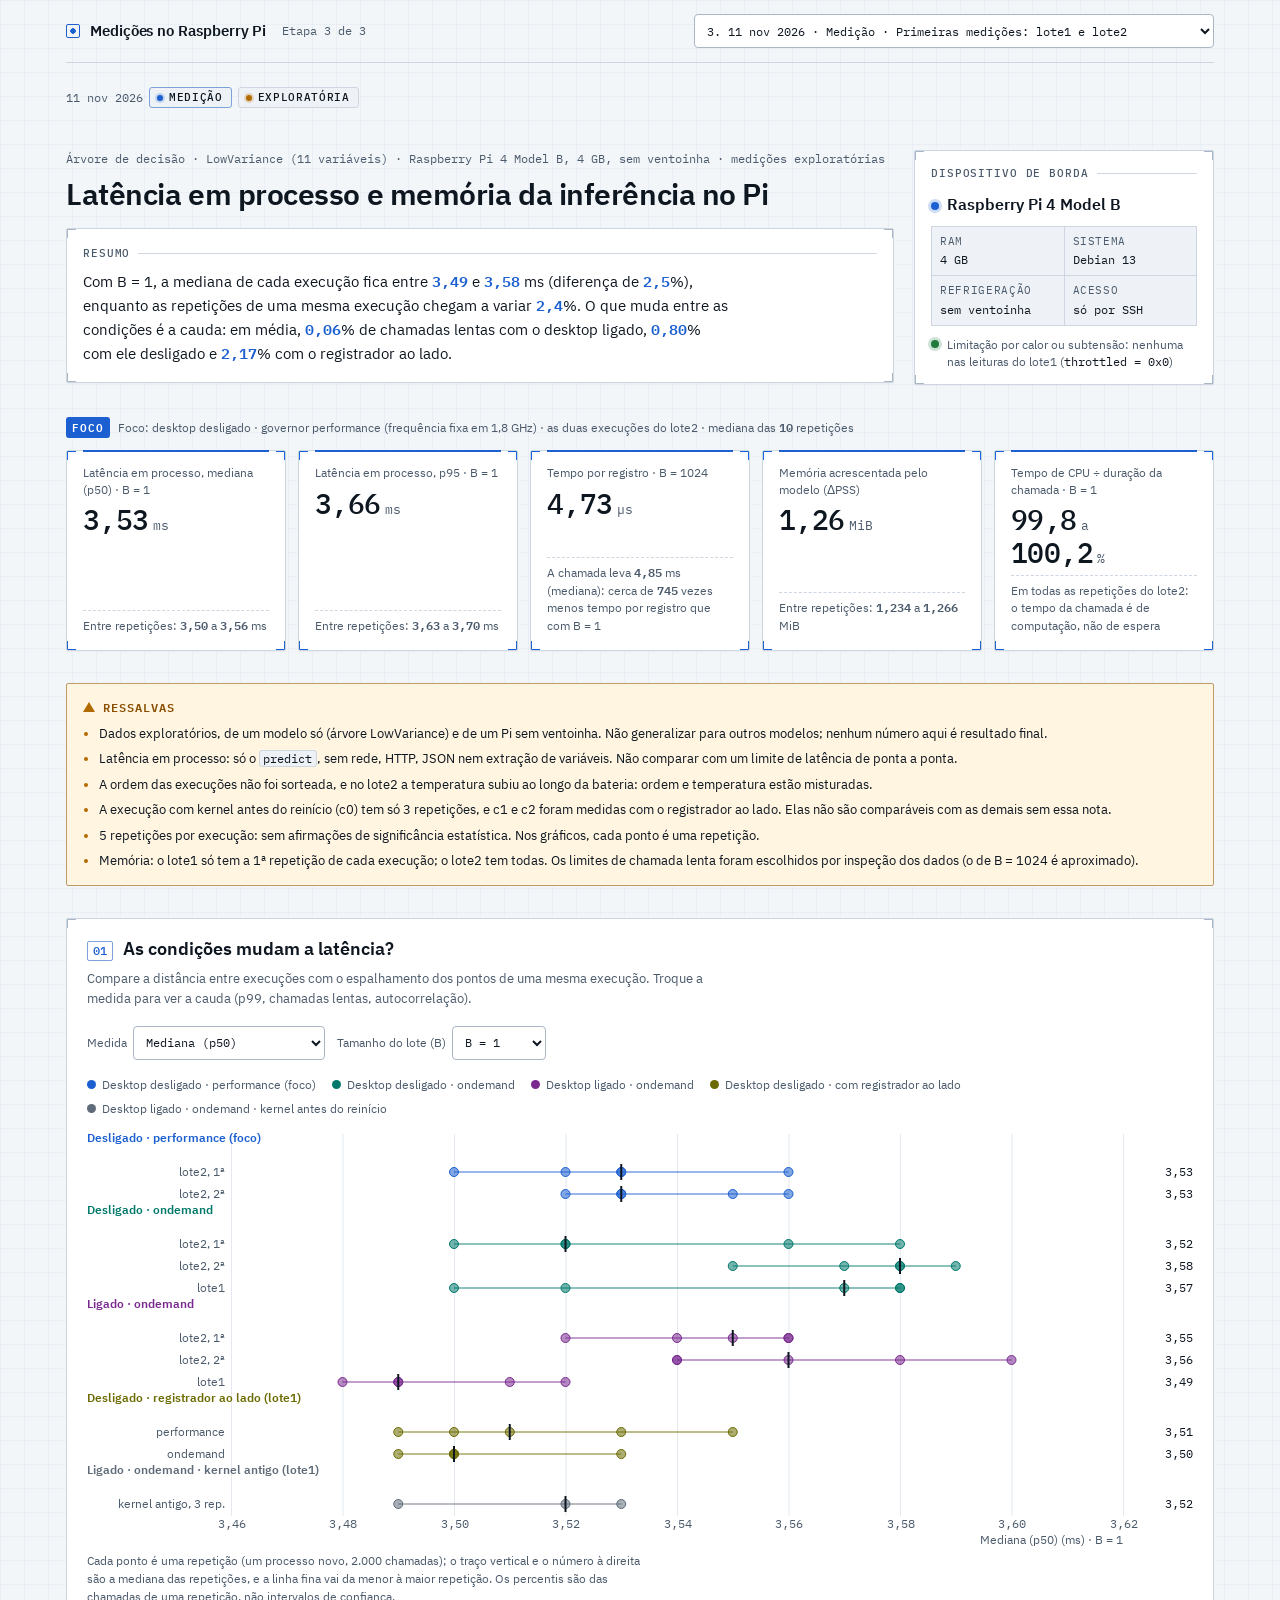
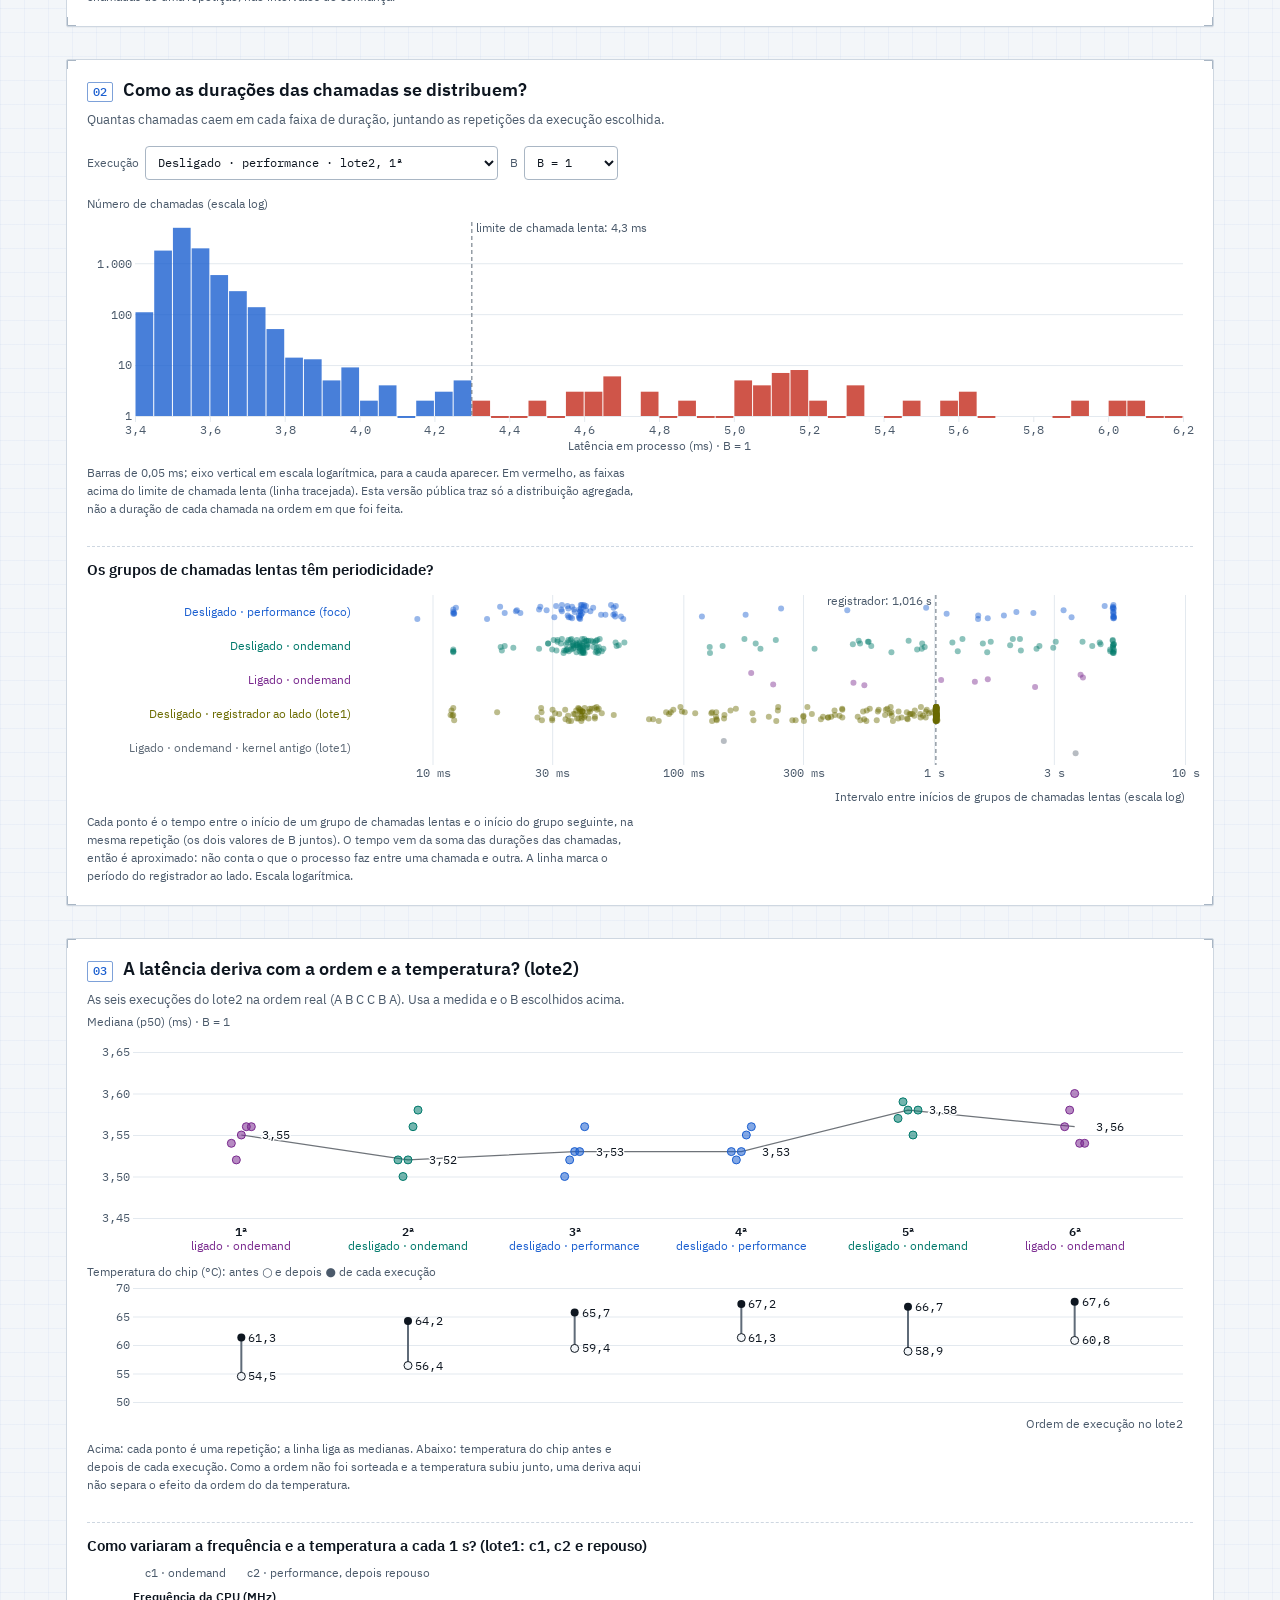
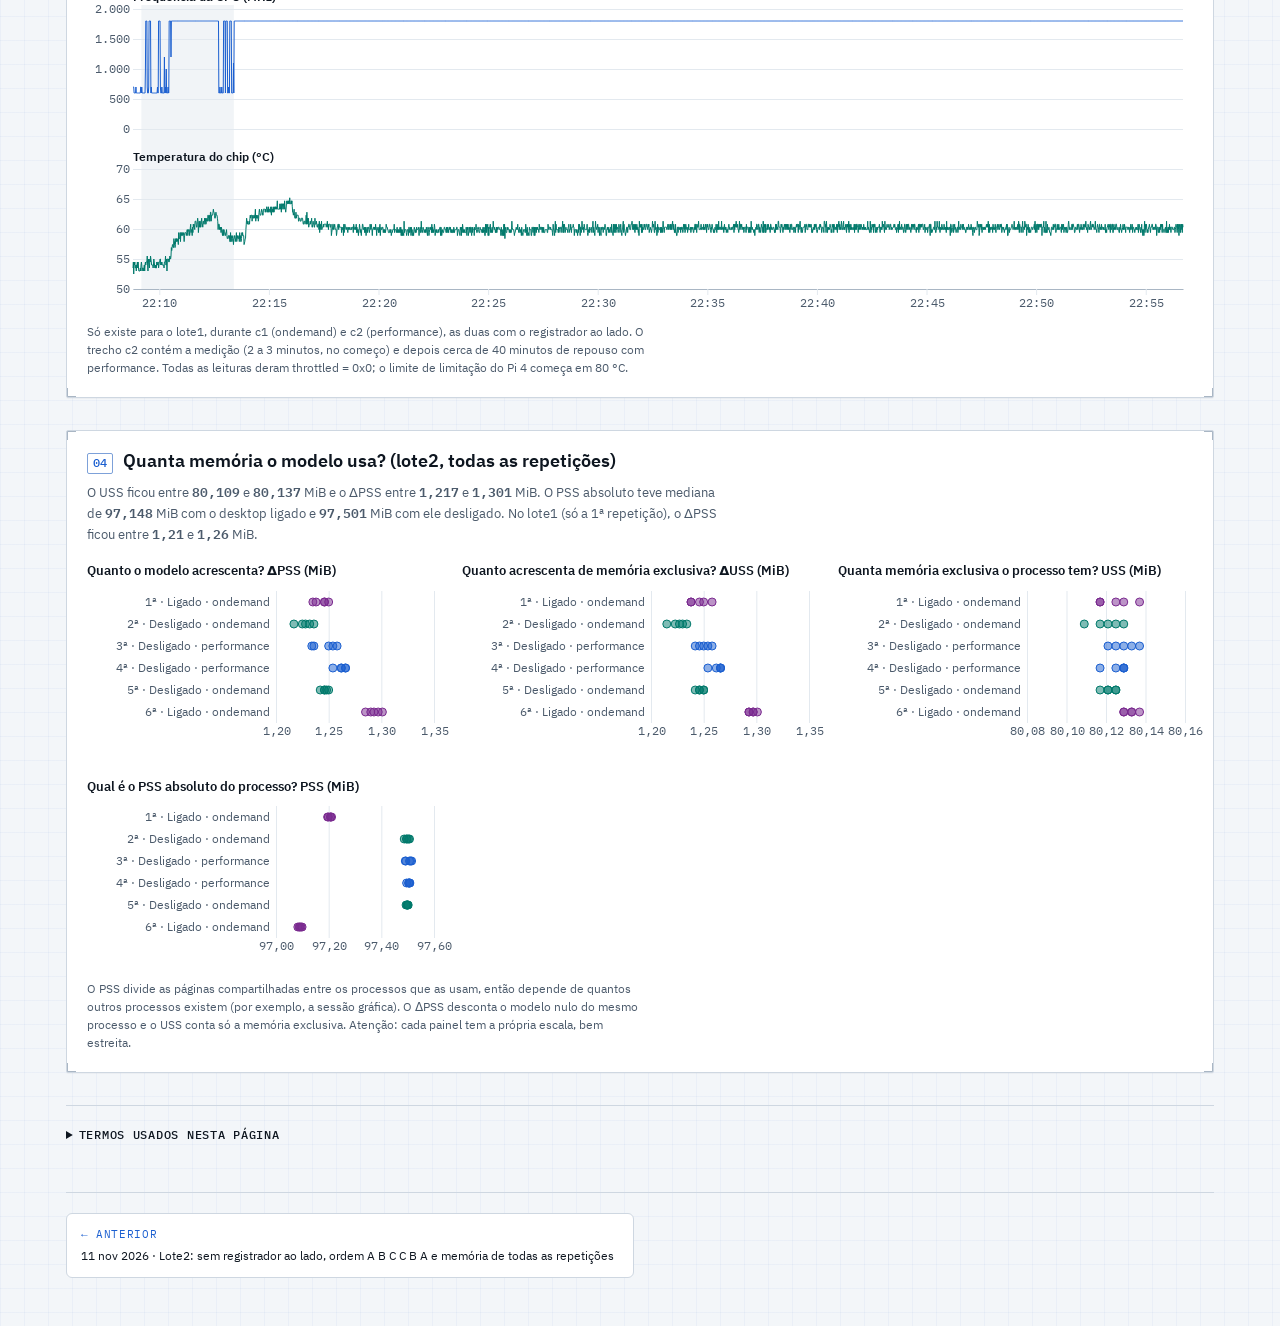
==== commit 5ffe7280: "upload files" ====
--- a/etapas/2026-11-11-lote1-lote2/index.html
+++ b/etapas/2026-11-11-lote1-lote2/index.html
@@ -12,63 +12,29 @@
 <div class="site">
 <nav id="site-nav" aria-label="Navegação do site"></nav>
 <main>
-<style>
-.lp { display: flex; flex-direction: column; gap: var(--cds-gap-xl); font-family: var(--font-anthropic-sans); color: var(--color-fg); }
-.lp-kicker { margin: 0; color: var(--color-fg-muted); font-size: var(--cds-font-size-caption); }
-.lp-titulo { margin: var(--cds-gap-xs) 0 var(--cds-gap-sm); font-family: var(--font-anthropic-serif); font-weight: 400; font-size: var(--cds-font-size-title); }
-.lp-lede { margin: 0; max-width: 72ch; line-height: 1.5; }
-.lp-lede b, .lp-num { font-variant-numeric: tabular-nums; font-weight: var(--cds-font-weight-medium); }
-.lp-foco-rot { margin: 0 0 var(--cds-gap-sm); color: var(--color-fg-muted); font-size: var(--cds-font-size-caption); }
-.lp-tiles { display: grid; grid-template-columns: repeat(auto-fit, minmax(190px, 1fr)); gap: var(--cds-gap-md); }
-.lp-card { background: var(--color-panel); border: 1px solid var(--color-border-line); border-radius: var(--cds-radius); padding: var(--cds-pad-lg); display: flex; flex-direction: column; gap: var(--cds-gap-xs); }
-.lp-card-rot { font-size: var(--cds-font-size-caption); color: var(--color-fg-muted); }
-.lp-card-val { font-family: var(--font-anthropic-serif); font-weight: 400; font-size: var(--cds-font-size-title); font-variant-numeric: tabular-nums; }
-.lp-card-un { font-family: var(--font-anthropic-sans); font-size: var(--cds-font-size-body); color: var(--color-fg-muted); margin-left: 4px; }
-.lp-card-sub { font-size: var(--cds-font-size-caption); color: var(--color-fg-muted); line-height: 1.45; }
-.lp-ressalvas { border: 1px solid var(--color-border-line); border-left: 3px solid var(--color-warn); border-radius: var(--cds-radius); padding: var(--cds-pad-md) var(--cds-pad-lg); }
-.lp-ressalvas h2 { margin: 0 0 var(--cds-gap-xs); font-size: var(--cds-font-size-body); font-weight: var(--cds-font-weight-medium); }
-.lp-ressalvas ul { margin: 0; padding-left: 1.2em; display: grid; gap: 4px; font-size: var(--cds-font-size-caption); line-height: 1.45; }
-.lp-sec { display: flex; flex-direction: column; gap: var(--cds-gap-sm); }
-.lp-sec h2 { margin: 0; font-size: var(--cds-font-size-heading); font-weight: var(--cds-font-weight-medium); }
-.lp-sec h3 { margin: var(--cds-gap-md) 0 0; font-size: var(--cds-font-size-body); font-weight: var(--cds-font-weight-medium); }
-.lp-pergunta { margin: 0; color: var(--color-fg-muted); font-size: var(--cds-font-size-caption); }
-.lp-nota { margin: 0; color: var(--color-fg-muted); font-size: var(--cds-font-size-caption); line-height: 1.45; max-width: 80ch; }
-.lp-ctrl { display: flex; flex-wrap: wrap; gap: var(--cds-gap-sm); align-items: center; font-size: var(--cds-font-size-caption); }
-.lp-ctrl label { display: flex; align-items: center; gap: 6px; color: var(--color-fg-muted); }
-.lp-legenda { display: flex; flex-wrap: wrap; gap: 6px 14px; font-size: var(--cds-font-size-caption); color: var(--color-fg-muted); margin: 0; padding: 0; list-style: none; }
-.lp-legenda li { display: flex; align-items: center; gap: 6px; }
-.lp-sw { width: 10px; height: 10px; border-radius: 50%; display: inline-block; background: var(--cds-chart-muted); }
-.lp-chart { position: relative; width: 100%; min-height: 260px; }
-.lp-chart.lp-baixo { min-height: 200px; }
-.lp-chart svg { display: block; overflow: visible; }
-.lp-chart text { font-family: var(--font-anthropic-sans); font-size: var(--cds-font-size-caption); fill: var(--cds-text-secondary); }
-.lp-chart .lp-forte { fill: var(--color-fg); font-weight: var(--cds-font-weight-medium); }
-.lp-chart .lp-val { fill: var(--color-fg); font-variant-numeric: tabular-nums; }
-.lp-chart .tick line, .lp-chart .lp-grade line { stroke: var(--cds-chart-grid); }
-.lp-chart .domain { stroke: var(--cds-chart-axis); }
-.lp-chart .tick text { fill: var(--cds-text-secondary); font-size: var(--cds-font-size-caption); }
-.lp-falha { color: var(--color-fg-muted); font-size: var(--cds-font-size-caption); padding: var(--cds-pad-md) 0; }
-.lp-tip { position: absolute; pointer-events: none; z-index: 5; background: var(--cds-surface-popover); border: 1px solid var(--cds-border); box-shadow: var(--cds-shadow-popover); border-radius: var(--cds-radius); padding: 6px 8px; font-size: var(--cds-font-size-caption); line-height: 1.4; max-width: 260px; }
-.lp-tip .lp-tip-sec { color: var(--cds-text-secondary); }
-.lp-mem { display: grid; grid-template-columns: repeat(auto-fit, minmax(300px, 1fr)); gap: var(--cds-gap-lg); }
-.lp-mem h3 { margin: 0 0 4px; font-size: var(--cds-font-size-caption); font-weight: var(--cds-font-weight-medium); }
-.lp-mem .lp-chart { min-height: 170px; }
-.lp-dois { display: grid; grid-template-columns: repeat(auto-fit, minmax(320px, 1fr)); gap: var(--cds-gap-lg); }
-.lp-glossario { border-top: 1px solid var(--color-border-line); padding-top: var(--cds-pad-md); font-size: var(--cds-font-size-caption); }
-.lp-glossario summary { cursor: pointer; font-weight: var(--cds-font-weight-medium); }
-.lp-glossario dl { display: grid; grid-template-columns: max-content 1fr; gap: 6px 14px; margin: var(--cds-gap-sm) 0 0; line-height: 1.45; }
-.lp-glossario dt { font-weight: var(--cds-font-weight-medium); }
-.lp-glossario dd { margin: 0; color: var(--color-fg-muted); }
-@media (max-width: 520px) { .lp-glossario dl { grid-template-columns: 1fr; } .lp-glossario dd { margin-bottom: 6px; } }
-[data-dash-source-state=refreshing] { opacity: .5; }
-</style>
 
 <div class="lp">
   <p id="etapa-meta"></p>
-  <header id="topo">
+  <header id="topo" class="lp-topo">
+   <div class="lp-topo-texto">
     <p class="lp-kicker">Árvore de decisão · LowVariance (11 variáveis) · Raspberry Pi 4 Model B, 4 GB, sem ventoinha · medições exploratórias</p>
     <h1 class="lp-titulo">Latência em processo e memória da inferência no Pi</h1>
+    <div class="lp-resumo-painel">
+    <p class="lp-rot">Resumo</p>
     <p class="lp-lede" id="resumo">Com B = 1, a mediana de cada execução fica entre <b class="lp-num" data-draw="num" data-source="frase" data-field="p50_min_ms" data-row="0">—</b> e <b class="lp-num" data-draw="num" data-source="frase" data-field="p50_max_ms" data-row="0">—</b> ms (diferença de <b class="lp-num" data-draw="num" data-source="frase" data-field="dif_entre_execucoes_pct" data-row="0" data-dec="1">—</b>%), enquanto as repetições de uma mesma execução chegam a variar <b class="lp-num" data-draw="num" data-source="frase" data-field="maior_variacao_entre_repeticoes_pct" data-row="0" data-dec="1">—</b>%. O que muda entre as condições é a cauda: em média, <b class="lp-num" data-draw="num" data-source="frase" data-field="lentas_ligado_pct" data-row="0">—</b>% de chamadas lentas com o desktop ligado, <b class="lp-num" data-draw="num" data-source="frase" data-field="lentas_desligado_pct" data-row="0">—</b>% com ele desligado e <b class="lp-num" data-draw="num" data-source="frase" data-field="lentas_registrador_pct" data-row="0">—</b>% com o registrador ao lado.</p>
+    </div>
+   </div>
+   <section class="lp-dispositivo" id="dispositivo" aria-labelledby="dispositivo-rot">
+    <p class="lp-rot" id="dispositivo-rot">Dispositivo de borda</p>
+    <p class="lp-disp-nome"><span class="lp-led lp-led-acc" aria-hidden="true"></span>Raspberry Pi 4 Model B</p>
+    <dl class="lp-disp-specs">
+     <div><dt>RAM</dt><dd>4 GB</dd></div>
+     <div><dt>Sistema</dt><dd>Debian 13</dd></div>
+     <div><dt>Refrigeração</dt><dd>sem ventoinha</dd></div>
+     <div><dt>Acesso</dt><dd>só por SSH</dd></div>
+    </dl>
+    <p class="lp-disp-estado"><span class="lp-led" aria-hidden="true"></span><span>Limitação por calor ou subtensão: nenhuma nas leituras do lote1 (<span class="lp-mono">throttled = 0x0</span>)</span></p>
+   </section>
   </header>
 
   <section id="foco" class="lp-sec">
@@ -144,7 +110,7 @@
   </section>
 
   <section id="chamadas" class="lp-sec">
-    <h2>Como as durações se distribuem</h2>
+    <h2>Como as durações das chamadas se distribuem?</h2>
     <p class="lp-pergunta">Quantas chamadas caem em cada faixa de duração, juntando as repetições da execução escolhida.</p>
     <div class="lp-ctrl">
       <label>Execução <select class="dash-select" id="sel-exec" aria-label="Execução">
@@ -174,24 +140,24 @@
   </section>
 
   <section id="ordem" class="lp-sec">
-    <h2>Deriva com a ordem e a temperatura (lote2)</h2>
+    <h2>A latência deriva com a ordem e a temperatura? (lote2)</h2>
     <p class="lp-pergunta">As seis execuções do lote2 na ordem real (A B C C B A). Usa a medida e o B escolhidos acima.</p>
     <div class="lp-chart" id="grafico-ordem" data-draw="ordem" data-source="repeticoes_ms mediana_por_execucao execucoes"></div>
     <p class="lp-nota">Acima: cada ponto é uma repetição; a linha liga as medianas. Abaixo: temperatura do chip antes e depois de cada execução. Como a ordem não foi sorteada e a temperatura subiu junto, uma deriva aqui não separa o efeito da ordem do da temperatura.</p>
 
-    <h3 id="ambiente">Frequência e temperatura a cada 1 s (lote1: c1, c2 e repouso)</h3>
+    <h3 id="ambiente">Como variaram a frequência e a temperatura a cada 1 s? (lote1: c1, c2 e repouso)</h3>
     <div class="lp-chart" id="grafico-ambiente" data-draw="ambiente" data-source="ambiente"></div>
     <p class="lp-nota">Só existe para o lote1, durante c1 (ondemand) e c2 (performance), as duas com o registrador ao lado. O trecho c2 contém a medição (2 a 3 minutos, no começo) e depois cerca de 40 minutos de repouso com performance. Todas as leituras deram throttled = 0x0; o limite de limitação do Pi 4 começa em 80 °C.</p>
   </section>
 
   <section id="memoria" class="lp-sec">
-    <h2>Memória (lote2, todas as repetições)</h2>
+    <h2>Quanta memória o modelo usa? (lote2, todas as repetições)</h2>
     <p class="lp-pergunta">O USS ficou entre <b class="lp-num" data-draw="num" data-source="memoria_resumo" data-field="uss_min" data-row="0" data-dec="3">—</b> e <b class="lp-num" data-draw="num" data-source="memoria_resumo" data-field="uss_max" data-row="0" data-dec="3">—</b> MiB e o ΔPSS entre <b class="lp-num" data-draw="num" data-source="memoria_resumo" data-field="dpss_min" data-row="0" data-dec="3">—</b> e <b class="lp-num" data-draw="num" data-source="memoria_resumo" data-field="dpss_max" data-row="0" data-dec="3">—</b> MiB. O PSS absoluto teve mediana de <b class="lp-num" data-draw="num" data-source="memoria_resumo" data-field="pss_ligado" data-row="0" data-dec="3">—</b> MiB com o desktop ligado e <b class="lp-num" data-draw="num" data-source="memoria_resumo" data-field="pss_desligado" data-row="0" data-dec="3">—</b> MiB com ele desligado. No lote1 (só a 1ª repetição), o ΔPSS ficou entre <b class="lp-num" data-draw="num" data-source="memoria_resumo" data-field="dpss_lote1_min" data-row="0" data-dec="2">—</b> e <b class="lp-num" data-draw="num" data-source="memoria_resumo" data-field="dpss_lote1_max" data-row="0" data-dec="2">—</b> MiB.</p>
     <div class="lp-mem">
-      <div id="mem-dpss"><h3>Memória acrescentada pelo modelo (ΔPSS, MiB)</h3><div class="lp-chart" data-draw="mem" data-campo="delta_pss_MiB" data-source="memoria"></div></div>
-      <div id="mem-duss"><h3>Memória exclusiva acrescentada (ΔUSS, MiB)</h3><div class="lp-chart" data-draw="mem" data-campo="delta_uss_MiB" data-source="memoria"></div></div>
-      <div id="mem-uss"><h3>USS do processo (MiB)</h3><div class="lp-chart" data-draw="mem" data-campo="uss_MiB" data-source="memoria"></div></div>
-      <div id="mem-pss"><h3>PSS absoluto do processo (MiB)</h3><div class="lp-chart" data-draw="mem" data-campo="pss_MiB" data-source="memoria"></div></div>
+      <div id="mem-dpss"><h3>Quanto o modelo acrescenta? ΔPSS (MiB)</h3><div class="lp-chart" data-draw="mem" data-campo="delta_pss_MiB" data-source="memoria"></div></div>
+      <div id="mem-duss"><h3>Quanto acrescenta de memória exclusiva? ΔUSS (MiB)</h3><div class="lp-chart" data-draw="mem" data-campo="delta_uss_MiB" data-source="memoria"></div></div>
+      <div id="mem-uss"><h3>Quanta memória exclusiva o processo tem? USS (MiB)</h3><div class="lp-chart" data-draw="mem" data-campo="uss_MiB" data-source="memoria"></div></div>
+      <div id="mem-pss"><h3>Qual é o PSS absoluto do processo? PSS (MiB)</h3><div class="lp-chart" data-draw="mem" data-campo="pss_MiB" data-source="memoria"></div></div>
     </div>
     <p class="lp-nota">O PSS divide as páginas compartilhadas entre os processos que as usam, então depende de quantos outros processos existem (por exemplo, a sessão gráfica). O ΔPSS desconta o modelo nulo do mesmo processo e o USS conta só a memória exclusiva. Atenção: cada painel tem a própria escala, bem estreita.</p>
   </section>
@@ -260,7 +226,7 @@
     if (fontes.some((d) => d.status !== 'ok' || !d.data)) { el.replaceChildren('—'); return false; }
     return true;
   };
-  LP.eixoTexto = (s) => s.selectAll('text').style('fill', 'var(--cds-text-secondary)').style('font-size', 'var(--cds-font-size-caption)').style('font-family', 'var(--font-anthropic-sans)');
+  LP.eixoTexto = (s) => s.selectAll('text').style('fill', 'var(--cds-text-secondary)').style('font-size', 'var(--cds-font-size-caption)').style('font-family', 'var(--font-mono)');
   LP.tip = (host) => {
     const t = document.createElement('div'); t.className = 'lp-tip'; t.hidden = true; host.appendChild(t);
     return {
@@ -591,7 +557,8 @@
       .on('mousemove', (ev, r) => tip.show(ev, [LP.EXEC[e.execucao].nome, 'Repetição ' + (+r.repeticao + 1) + ' · ' + info.rot + ': ' + LP.f(r[met], info.dec) + (info.un ? ' ' + info.un : ''), 'id: ' + e.execucao]))
       .on('mouseleave', () => tip.hide());
     const md = meds.find((r) => r.execucao === e.execucao);
-    if (md) svg.append('text').attr('class', 'lp-val').attr('x', cx(e.execucao)).attr('y', ys(md[met]) - 10).attr('text-anchor', 'middle')
+    if (md) svg.append('text').attr('class', 'lp-val').attr('x', cx(e.execucao) + Math.min(5, xb.bandwidth() / 8) * 3 + 6).attr('y', ys(md[met]) + 4).attr('text-anchor', 'start')
+      .style('paint-order', 'stroke').style('stroke', 'var(--color-panel)').style('stroke-width', 3)
       .attr('data-source', 'mediana_por_execucao').attr('data-field', met).attr('data-where', 'chave=' + LP.enc(e.execucao + '|' + B))
       .text(LP.f(md[met], info.dec));
     // rótulos do eixo x
@@ -682,7 +649,7 @@
   const ext = d3.extent(vals), pad = Math.max((ext[1] - ext[0]) * 0.1, 0.005);
   const xs = d3.scaleLinear().domain([ext[0] - pad, ext[1] + pad]).range([labW + 6, W - 8]).nice(3);
   const ax = svg.append('g').attr('transform', 'translate(0,' + (top + execs.length * rowH) + ')')
-    .call(d3.axisBottom(xs).ticks(W < 400 ? 3 : 4).tickFormat((v) => LP.f(v, 2)).tickSize(-(execs.length * rowH)).tickSizeOuter(0));
+    .call(d3.axisBottom(xs).ticks(Math.max(2, Math.min(4, Math.floor((W - labW - 14) / (LP.textW(svg, [LP.f(xs.domain()[1], 2)]) + 18))))).tickFormat((v) => LP.f(v, 2)).tickSize(-(execs.length * rowH)).tickSizeOuter(0));
   ax.select('.domain').remove(); ax.selectAll('.tick line').style('stroke', 'var(--cds-chart-grid)'); LP.eixoTexto(ax);
   const tip = LP.tip(el);
   execs.forEach((id, i) => {
--- a/assets/estilo.css
+++ b/assets/estilo.css
@@ -1,65 +1,357 @@
+/*
+  Medições no Raspberry Pi: estilo do site.
+  Tema claro e escuro (segue o sistema). Paleta: azul de marca + 3 cores de série
+  verificadas para contraste AA e para daltonismo (ver README, seção Paleta).
+  Vermelho = chamada lenta / acima do limite. Âmbar = ressalvas.
+*/
+/* IBM Plex (SIL Open Font License, ver fontes/OFL-IBM-Plex.txt), servida pelo próprio site: funciona offline. */
+@font-face { font-family: "IBM Plex Sans"; font-style: normal; font-weight: 400; font-display: swap; src: url("fontes/ibm-plex-sans-latin-400-normal.woff2") format("woff2"); }
+@font-face { font-family: "IBM Plex Sans"; font-style: normal; font-weight: 500; font-display: swap; src: url("fontes/ibm-plex-sans-latin-500-normal.woff2") format("woff2"); }
+@font-face { font-family: "IBM Plex Sans"; font-style: normal; font-weight: 600; font-display: swap; src: url("fontes/ibm-plex-sans-latin-600-normal.woff2") format("woff2"); }
+@font-face { font-family: "IBM Plex Mono"; font-style: normal; font-weight: 400; font-display: swap; src: url("fontes/ibm-plex-mono-latin-400-normal.woff2") format("woff2"); }
+@font-face { font-family: "IBM Plex Mono"; font-style: normal; font-weight: 500; font-display: swap; src: url("fontes/ibm-plex-mono-latin-500-normal.woff2") format("woff2"); }
+@font-face { font-family: "IBM Plex Mono"; font-style: normal; font-weight: 600; font-display: swap; src: url("fontes/ibm-plex-mono-latin-600-normal.woff2") format("woff2"); }
+
 :root {
-  --font-anthropic-sans: system-ui, -apple-system, "Segoe UI", Roboto, "Helvetica Neue", Arial, sans-serif;
-  --font-anthropic-serif: Georgia, "Times New Roman", serif;
-  --cds-font-size-caption: 12px; --cds-font-size-body: 14px; --cds-font-size-heading: 18px; --cds-font-size-title: 28px;
+  /* fontes */
+  --font-sans: "IBM Plex Sans", system-ui, -apple-system, "Segoe UI", Roboto, "Helvetica Neue", Arial, sans-serif;
+  --font-mono: "IBM Plex Mono", ui-monospace, SFMono-Regular, Menlo, Consolas, "Liberation Mono", monospace;
+  /* nomes antigos, usados pelos gráficos d3: continuam valendo */
+  --font-anthropic-sans: var(--font-sans);
+  --font-anthropic-serif: var(--font-sans);
+
+  --cds-font-size-micro: 11px; --cds-font-size-caption: 12px; --cds-font-size-body: 15px; --cds-font-size-heading: 18px; --cds-font-size-title: 30px;
   --cds-font-weight-medium: 600;
   --cds-gap-xs: 4px; --cds-gap-sm: 8px; --cds-gap-md: 12px; --cds-gap-lg: 20px; --cds-gap-xl: 32px;
   --cds-pad-xs: 4px; --cds-pad-sm: 8px; --cds-pad-md: 12px; --cds-pad-lg: 16px; --cds-pad-xl: 24px;
-  --cds-radius: 8px;
-  --color-fg: #1a1a18; --color-fg-muted: #5f5e5a; --color-bg: #fbfbf9; --color-panel: #ffffff;
-  --color-border-line: #dedcd5; --color-ok: #2f7d4f; --color-warn: #c98a16; --color-bad: #c0392b;
-  --cds-text-secondary: #5f5e5a; --cds-chart-grid: #ebe9e3; --cds-chart-axis: #c9c6bd; --cds-chart-reference: #8a877e;
-  --cds-chart-muted: #a9a69c; --cds-chart-status-critical: #d6402f;
-  --cds-surface-popover: #ffffff; --cds-border: #dedcd5; --cds-shadow-popover: 0 4px 16px rgba(0,0,0,.12);
-  --lp-c0: #2a78d6; --lp-c1: #eb6834; --lp-c2: #2d9b6a; --lp-c3: #8b5cc7;
+  --cds-radius: 6px;
+  --canto: 9px;
+
+  /* ---- tema claro ---- */
+  --color-bg: #F3F6F9;
+  --color-panel: #FFFFFF;
+  --color-panel-2: #EEF2F6;
+  --color-fg: #0E1620;
+  --color-fg-muted: #4B5A6B;
+  --color-border-line: #CED7E1;
+  --color-border-strong: #A9B6C4;
+  --color-accent: #1B5FD0;
+  --color-accent-soft: #E3ECFB;
+  --color-ok: #1F7A3E;
+  --color-warn: #B26B00;
+  --color-warn-fg: #8A4F00;
+  --color-warn-soft: #FFF5E1;
+  --color-bad: #C42B1C;
+  --grade-fundo: rgba(27, 95, 208, .045);
+
+  /* séries dos gráficos: c0 = azul (foco), c1 verde-azulado, c2 púrpura, c3 oliva */
+  --lp-c0: #1B5FD0; --lp-c1: #00796B; --lp-c2: #7A2A8F; --lp-c3: #6B6B00;
+
+  --cds-text-secondary: #4B5A6B;
+  --cds-chart-grid: #E3E9EF; --cds-chart-axis: #A9B6C4; --cds-chart-reference: #5F6B78;
+  --cds-chart-muted: #5F6B78; --cds-chart-status-critical: #C42B1C;
+  --cds-surface-popover: #FFFFFF; --cds-border: #CED7E1; --cds-shadow-popover: 0 6px 20px rgba(14, 22, 32, .14);
+  --sombra-modulo: 0 1px 0 rgba(14, 22, 32, .03);
   color-scheme: light dark;
 }
+
 @media (prefers-color-scheme: dark) {
   :root {
-    --color-fg: #ecebe6; --color-fg-muted: #a8a69e; --color-bg: #1b1b19; --color-panel: #242422;
-    --color-border-line: #3a3936; --cds-text-secondary: #a8a69e; --cds-chart-grid: #2f2e2b; --cds-chart-axis: #4a4945;
-    --cds-chart-reference: #8f8c84; --cds-chart-muted: #6e6c66; --cds-chart-status-critical: #f0644f;
-    --cds-surface-popover: #2b2b28; --cds-border: #3a3936; --cds-shadow-popover: 0 4px 16px rgba(0,0,0,.5);
-    --lp-c0: #5b9ce8; --lp-c1: #f08657; --lp-c2: #4fbb88; --lp-c3: #a985e0;
+    --color-bg: #0A0F15;
+    --color-panel: #101821;
+    --color-panel-2: #0D141C;
+    --color-fg: #E4EBF2;
+    --color-fg-muted: #93A3B5;
+    --color-border-line: #24313F;
+    --color-border-strong: #3A4D62;
+    --color-accent: #5C9DFF;
+    --color-accent-soft: #12243D;
+    --color-ok: #4CC27A;
+    --color-warn: #E8B23E;
+    --color-warn-fg: #F0C462;
+    --color-warn-soft: #1C1708;
+    --color-bad: #FF6B5C;
+    --grade-fundo: rgba(92, 157, 255, .05);
+
+    --lp-c0: #5C9DFF; --lp-c1: #45D0B8; --lp-c2: #D46AC0; --lp-c3: #C9C45A;
+
+    --cds-text-secondary: #93A3B5;
+    --cds-chart-grid: #1A2532; --cds-chart-axis: #3A4D62; --cds-chart-reference: #8A97A6;
+    --cds-chart-muted: #8A97A6; --cds-chart-status-critical: #FF6B5C;
+    --cds-surface-popover: #142030; --cds-border: #3A4D62; --cds-shadow-popover: 0 8px 24px rgba(0, 0, 0, .55);
+    --sombra-modulo: inset 0 1px 0 rgba(255, 255, 255, .03);
   }
 }
-html, body { margin: 0; background: var(--color-bg); color: var(--color-fg); font-family: var(--font-anthropic-sans); font-size: var(--cds-font-size-body); }
-
-.dash-select { font: inherit; color: var(--color-fg); background-color: var(--color-panel); border: 1px solid var(--color-border-line); border-radius: 6px; padding: 4px 8px; }
-code { font-size: .95em; }
+
+/* ---- base ---- */
+html, body { margin: 0; }
+body {
+  background-color: var(--color-bg);
+  background-image:
+    linear-gradient(var(--grade-fundo) 1px, transparent 1px),
+    linear-gradient(90deg, var(--grade-fundo) 1px, transparent 1px);
+  background-size: 24px 24px;
+  color: var(--color-fg);
+  font-family: var(--font-sans);
+  font-size: var(--cds-font-size-body);
+  line-height: 1.5;
+  -webkit-text-size-adjust: 100%;
+  overflow-wrap: break-word;
+}
+a { color: var(--color-accent); text-underline-offset: 2px; }
+a:hover { text-decoration-thickness: 2px; }
+:focus-visible { outline: 2px solid var(--color-accent); outline-offset: 2px; border-radius: 2px; }
+code, kbd, samp { font-family: var(--font-mono); font-size: .9em; background: var(--color-panel-2); border: 1px solid var(--color-border-line); border-radius: 3px; padding: 0 .3em; }
+.lp-mono, .lp-num, .site-data, .site-pos { font-family: var(--font-mono); font-variant-numeric: tabular-nums; }
+
+.dash-select, .site-ir {
+  font: inherit; font-family: var(--font-mono); font-size: var(--cds-font-size-caption);
+  color: var(--color-fg); background-color: var(--color-panel);
+  border: 1px solid var(--color-border-strong); border-radius: 4px;
+  padding: 6px 8px; min-height: 34px; max-width: 100%;
+}
+.dash-select:hover, .site-ir:hover { border-color: var(--color-accent); }
+
+/* módulo: painel com cantos marcados, como uma placa */
+.lp-card, .lp-dispositivo, .lp-sec:not(#foco), .lt-item, .lp-resumo-painel {
+  --tick: var(--color-border-strong);
+  background:
+    linear-gradient(var(--tick), var(--tick)) left top / var(--canto) 1px no-repeat,
+    linear-gradient(var(--tick), var(--tick)) left top / 1px var(--canto) no-repeat,
+    linear-gradient(var(--tick), var(--tick)) right top / var(--canto) 1px no-repeat,
+    linear-gradient(var(--tick), var(--tick)) right top / 1px var(--canto) no-repeat,
+    linear-gradient(var(--tick), var(--tick)) left bottom / var(--canto) 1px no-repeat,
+    linear-gradient(var(--tick), var(--tick)) left bottom / 1px var(--canto) no-repeat,
+    linear-gradient(var(--tick), var(--tick)) right bottom / var(--canto) 1px no-repeat,
+    linear-gradient(var(--tick), var(--tick)) right bottom / 1px var(--canto) no-repeat,
+    var(--color-panel);
+  border: 1px solid var(--color-border-line);
+  border-radius: 2px;
+  box-shadow: var(--sombra-modulo);
+}
 
 /* ---- estrutura do site ---- */
-.site { max-width: 1180px; margin: 0 auto; padding: 0 16px 48px; }
-#site-nav { display: flex; flex-wrap: wrap; align-items: center; gap: 8px 16px; padding: 12px 0; margin-bottom: 20px; border-bottom: 1px solid var(--color-border-line); }
-.site-marca { font-weight: var(--cds-font-weight-medium); color: var(--color-fg); text-decoration: none; }
+.site { max-width: 1180px; margin: 0 auto; padding: 0 16px 48px; box-sizing: border-box; }
+#site-nav {
+  display: flex; flex-wrap: wrap; align-items: center; gap: 8px 16px;
+  padding: 14px 0; margin-bottom: 24px;
+  border-bottom: 1px solid var(--color-border-line);
+}
+.site-marca {
+  display: inline-flex; align-items: center; gap: 10px;
+  font-weight: var(--cds-font-weight-medium); color: var(--color-fg); text-decoration: none; letter-spacing: -.005em;
+}
+.site-marca::before {
+  content: ""; flex: none; width: 14px; height: 14px; box-sizing: border-box;
+  border: 1.5px solid var(--color-accent); border-radius: 2px;
+  background: radial-gradient(circle, var(--color-accent) 0 2.5px, transparent 3px);
+}
 .site-marca:hover { text-decoration: underline; }
-.site-pos { color: var(--color-fg-muted); font-size: var(--cds-font-size-caption); }
-.site-ir { margin-left: auto; max-width: 100%; font: inherit; font-size: var(--cds-font-size-caption); color: var(--color-fg); background-color: var(--color-panel); border: 1px solid var(--color-border-line); border-radius: 6px; padding: 4px 8px; }
+.site-pos { color: var(--color-fg-muted); font-size: var(--cds-font-size-caption); display: inline-flex; align-items: center; gap: 6px; }
+.site-ir { margin-left: auto; width: min(520px, 100%); }
 @media (max-width: 640px) { .site-ir { margin-left: 0; width: 100%; } }
-#site-pager { display: grid; grid-template-columns: 1fr 1fr; gap: 12px; margin-top: 32px; padding-top: 16px; border-top: 1px solid var(--color-border-line); }
-.site-pag { display: flex; flex-direction: column; gap: 2px; padding: 10px 12px; border: 1px solid var(--color-border-line); border-radius: var(--cds-radius); text-decoration: none; color: var(--color-fg); background: var(--color-panel); }
-.site-pag:hover { border-color: var(--lp-c0); }
+
+#site-pager { display: grid; grid-template-columns: 1fr 1fr; gap: 12px; margin-top: 40px; padding-top: 20px; border-top: 1px solid var(--color-border-line); }
+.site-pag {
+  display: flex; flex-direction: column; gap: 4px; padding: 12px 14px; min-height: 44px; box-sizing: border-box;
+  border: 1px solid var(--color-border-line); border-radius: var(--cds-radius);
+  text-decoration: none; color: var(--color-fg); background: var(--color-panel);
+}
+.site-pag:hover { border-color: var(--color-accent); }
 .site-prox { text-align: right; grid-column: 2; }
-.site-pag-rot { font-size: var(--cds-font-size-caption); color: var(--color-fg-muted); }
+.site-pag-rot { font-family: var(--font-mono); font-size: var(--cds-font-size-micro); text-transform: uppercase; letter-spacing: .06em; color: var(--color-accent); }
 .site-pag-tit { font-size: var(--cds-font-size-caption); }
-#etapa-meta, .lt-meta { display: flex; flex-wrap: wrap; gap: 6px; align-items: center; margin: 0 0 8px; font-size: var(--cds-font-size-caption); }
-.site-data { color: var(--color-fg-muted); }
-.site-tipo, .site-status { border-radius: 999px; padding: 1px 8px; border: 1px solid var(--color-border-line); }
-.site-tipo-medicao { border-color: var(--lp-c0); color: var(--lp-c0); }
-.site-tipo-nota { border-color: var(--lp-c1); color: var(--lp-c1); }
-.site-status { color: var(--color-fg-muted); }
-/* linha do tempo */
-.lt { list-style: none; margin: 0; padding: 0 0 0 22px; border-left: 2px solid var(--color-border-line); display: grid; gap: 22px; }
-.lt-item { position: relative; }
-.lt-ponto { position: absolute; left: -30px; top: 3px; width: 12px; height: 12px; border-radius: 50%; background: var(--color-bg); border: 2px solid var(--lp-c1); }
-.lt-medicao .lt-ponto { border-color: var(--lp-c0); background: var(--lp-c0); }
-.lt-titulo { font-size: var(--cds-font-size-heading); font-weight: var(--cds-font-weight-medium); color: var(--color-fg); text-decoration: none; }
-.lt-titulo:hover { text-decoration: underline; }
-.lt-resumo { margin: 4px 0 0; color: var(--color-fg-muted); line-height: 1.5; max-width: 75ch; }
-/* páginas de texto (notas e página inicial) */
-.texto { max-width: 72ch; line-height: 1.6; }
-.texto h1 { font-family: var(--font-anthropic-serif); font-weight: 400; font-size: var(--cds-font-size-title); margin: 0 0 12px; line-height: 1.2; }
-.texto h2 { font-size: var(--cds-font-size-heading); font-weight: var(--cds-font-weight-medium); margin: 28px 0 8px; }
+@media (max-width: 520px) { #site-pager { grid-template-columns: 1fr; } .site-prox { grid-column: 1; } }
+
+/* ---- chips de estado (como status de sensor) ---- */
+#etapa-meta, .lt-meta { display: flex; flex-wrap: wrap; gap: 6px; align-items: center; margin: 0 0 10px; font-size: var(--cds-font-size-caption); }
+.site-data { color: var(--color-fg-muted); font-size: var(--cds-font-size-caption); }
+.site-tipo, .site-status, .lt-recente {
+  --led: var(--color-fg-muted);
+  display: inline-flex; align-items: center; gap: 6px;
+  font-family: var(--font-mono); font-size: var(--cds-font-size-micro); font-weight: 500;
+  text-transform: uppercase; letter-spacing: .06em; line-height: 1;
+  padding: 4px 8px 4px 7px; border-radius: 3px;
+  color: var(--color-fg); background: var(--color-panel-2); border: 1px solid var(--color-border-line);
+}
+.site-tipo::before, .site-status::before, .lt-recente::before {
+  content: ""; width: 6px; height: 6px; border-radius: 50%; background: var(--led); flex: none;
+  box-shadow: 0 0 0 2px color-mix(in srgb, var(--led) 22%, transparent);
+}
+.site-tipo-medicao { --led: var(--color-accent); border-color: color-mix(in srgb, var(--color-accent) 45%, var(--color-border-line)); }
+.site-tipo-nota { --led: var(--color-fg-muted); }
+.site-tipo-nota::before { background: transparent; border: 1.5px solid var(--led); width: 4px; height: 4px; box-shadow: none; }
+.site-status-exploratoria { --led: var(--color-warn); }
+.site-status-aplicada, .site-status-validada { --led: var(--color-ok); }
+.site-status-descartada { --led: var(--color-fg-muted); color: var(--color-fg-muted); }
+.lt-recente { --led: var(--color-accent); color: var(--color-accent); background: var(--color-accent-soft); border-color: transparent; }
+
+/* ---- linha do tempo (página inicial) ---- */
+.lt { list-style: none; margin: 0; padding: 0 0 0 30px; position: relative; display: grid; gap: 16px; }
+.lt::before { /* trilha */
+  content: ""; position: absolute; left: 7px; top: 8px; bottom: 8px; width: 1px;
+  background: linear-gradient(var(--color-border-strong), var(--color-border-strong)) 0 0 / 1px 100% no-repeat;
+}
+.lt-item { position: relative; padding: 14px 16px 16px; }
+.lt-item::before { /* conector da trilha até o cartão */
+  content: ""; position: absolute; left: -23px; top: 25px; width: 22px; height: 1px; background: var(--color-border-strong);
+}
+.lt-ponto { /* nó: quadrado, como um pad de solda */
+  position: absolute; left: -30px; top: 19px; width: 13px; height: 13px; box-sizing: border-box;
+  border: 1.5px solid var(--color-border-strong); border-radius: 2px; background: var(--color-bg);
+}
+.lt-medicao .lt-ponto { border-color: var(--color-accent); background: radial-gradient(circle, var(--color-accent) 0 2.5px, var(--color-bg) 3px); }
+.lt-ultima { border-color: color-mix(in srgb, var(--color-accent) 55%, var(--color-border-line)); --tick: var(--color-accent); }
+.lt-ultima .lt-ponto { background: var(--color-accent); border-color: var(--color-accent); box-shadow: 0 0 0 4px var(--color-accent-soft); }
+.lt-ultima::before { background: var(--color-accent); }
+.lt-titulo {
+  display: block; font-size: 17px; line-height: 1.35; font-weight: var(--cds-font-weight-medium);
+  color: var(--color-fg); text-decoration: none;
+}
+.texto .lt-titulo { color: var(--color-fg); }
+.lt-titulo::after { content: ""; position: absolute; inset: 0; } /* o cartão inteiro é clicável */
+.lt-item:hover { border-color: var(--color-accent); }
+.lt-item:hover .lt-titulo { text-decoration: underline; text-decoration-thickness: 1px; }
+.lt-item:focus-within { outline: 2px solid var(--color-accent); outline-offset: 2px; }
+.lt-titulo:focus-visible { outline: none; }
+.lt-resumo { margin: 6px 0 0; color: var(--color-fg-muted); line-height: 1.55; max-width: 75ch; }
+
+/* ---- páginas de texto (notas e página inicial) ---- */
+.texto { max-width: 72ch; line-height: 1.65; }
+.texto h1 { font-weight: var(--cds-font-weight-medium); font-size: var(--cds-font-size-title); letter-spacing: -.015em; margin: 0 0 14px; line-height: 1.2; text-wrap: balance; }
+.texto h2 {
+  display: flex; align-items: center; gap: 10px;
+  font-size: var(--cds-font-size-heading); font-weight: var(--cds-font-weight-medium); margin: 32px 0 10px;
+}
+.texto h2::before { content: ""; width: 8px; height: 8px; border: 1.5px solid var(--color-accent); border-radius: 1px; flex: none; }
 .texto p, .texto li { color: var(--color-fg); }
-.texto .discreto { color: var(--color-fg-muted); font-size: var(--cds-font-size-caption); }
-.texto a { color: var(--lp-c0); }
+.texto li + li { margin-top: 6px; }
+.texto li::marker { color: var(--color-accent); }
+.texto .discreto {
+  color: var(--color-fg-muted); font-size: 13px; line-height: 1.55;
+  padding: 10px 12px; border-left: 2px solid var(--color-warn); background: var(--color-warn-soft); border-radius: 0 3px 3px 0;
+}
+.texto a { color: var(--color-accent); }
+
+/* ===================================================================
+   Página de medição (classes .lp-*). Antes ficavam num <style> na página.
+   =================================================================== */
+.lp { display: flex; flex-direction: column; gap: var(--cds-gap-xl); font-family: var(--font-sans); color: var(--color-fg); counter-reset: sec; }
+.lp-rot { /* rótulo de módulo, em mono */
+  display: flex; align-items: center; gap: 8px; margin: 0;
+  font-family: var(--font-mono); font-size: var(--cds-font-size-micro); font-weight: 500;
+  text-transform: uppercase; letter-spacing: .08em; color: var(--color-fg-muted);
+}
+.lp-rot::after { content: ""; flex: 1; height: 1px; background: var(--color-border-line); }
+
+/* topo: título + resumo à esquerda, cartão do dispositivo à direita */
+.lp-topo { display: grid; grid-template-columns: minmax(0, 1fr) 300px; gap: var(--cds-gap-lg); align-items: start; }
+@media (max-width: 860px) { .lp-topo { grid-template-columns: minmax(0, 1fr); } }
+.lp-kicker { margin: 0; color: var(--color-fg-muted); font-family: var(--font-mono); font-size: var(--cds-font-size-caption); line-height: 1.5; }
+.lp-titulo { margin: 8px 0 16px; font-weight: var(--cds-font-weight-medium); font-size: var(--cds-font-size-title); letter-spacing: -.015em; line-height: 1.2; text-wrap: balance; }
+.lp-resumo-painel { padding: var(--cds-pad-lg); display: grid; gap: 8px; }
+.lp-lede { margin: 0; max-width: 72ch; line-height: 1.6; }
+.lp-lede b, .lp-num { font-variant-numeric: tabular-nums; font-weight: var(--cds-font-weight-medium); }
+.lp-lede b { color: var(--color-accent); }
+
+/* cartão do dispositivo */
+.lp-dispositivo { padding: 14px 16px; display: grid; gap: 10px; font-size: var(--cds-font-size-caption); }
+.lp-disp-nome { margin: 0; font-weight: var(--cds-font-weight-medium); font-size: 16px; display: flex; align-items: center; gap: 8px; }
+.lp-disp-specs { margin: 0; display: grid; grid-template-columns: 1fr 1fr; gap: 1px; background: var(--color-border-line); border: 1px solid var(--color-border-line); }
+.lp-disp-specs > div { background: var(--color-panel-2); padding: 6px 8px; min-width: 0; }
+.lp-disp-specs dt { font-family: var(--font-mono); font-size: var(--cds-font-size-micro); text-transform: uppercase; letter-spacing: .06em; color: var(--color-fg-muted); }
+.lp-disp-specs dd { margin: 2px 0 0; font-family: var(--font-mono); font-size: var(--cds-font-size-caption); color: var(--color-fg); }
+.lp-disp-estado { margin: 0; display: flex; gap: 8px; align-items: flex-start; color: var(--color-fg-muted); line-height: 1.45; }
+.lp-disp-estado .lp-mono { color: var(--color-fg); }
+.lp-led { --led: var(--color-ok); flex: none; width: 8px; height: 8px; margin-top: 4px; border-radius: 50%; background: var(--led); box-shadow: 0 0 0 3px color-mix(in srgb, var(--led) 22%, transparent); }
+.lp-led-acc { --led: var(--color-accent); }
+@media (prefers-reduced-motion: no-preference) {
+  .lp-disp-nome .lp-led { animation: lp-pulso 3.2s ease-in-out infinite; }
+}
+@keyframes lp-pulso { 50% { box-shadow: 0 0 0 5px color-mix(in srgb, var(--led) 10%, transparent); } }
+
+/* foco: governor performance */
+#foco { gap: var(--cds-gap-md); }
+.lp-foco-rot { margin: 0; color: var(--color-fg-muted); font-size: var(--cds-font-size-caption); line-height: 1.5; }
+.lp-foco-rot::before {
+  content: "Foco"; display: inline-block; margin-right: 8px; padding: 2px 6px; border-radius: 3px;
+  font-family: var(--font-mono); font-size: var(--cds-font-size-micro); font-weight: 600; text-transform: uppercase; letter-spacing: .08em;
+  color: #FFFFFF; background: var(--color-accent);
+}
+@media (prefers-color-scheme: dark) { .lp-foco-rot::before { color: #0A0F15; } }
+.lp-tiles { display: grid; grid-template-columns: repeat(auto-fit, minmax(170px, 1fr)); gap: var(--cds-gap-md); }
+.lp-card { padding: 14px 16px 16px; display: flex; flex-direction: column; gap: 6px; position: relative; --tick: var(--color-accent); }
+.lp-card::before { content: ""; position: absolute; left: 16px; right: 16px; top: -1px; height: 2px; background: var(--color-accent); }
+.lp-card-rot { font-size: var(--cds-font-size-caption); color: var(--color-fg-muted); line-height: 1.4; }
+.lp-card-val { font-family: var(--font-mono); font-weight: 500; font-size: 28px; line-height: 1.15; letter-spacing: -.02em; font-variant-numeric: tabular-nums; color: var(--color-fg); }
+.lp-card-un { font-family: var(--font-mono); font-size: 13px; font-weight: 400; letter-spacing: 0; color: var(--color-fg-muted); margin-left: 4px; }
+.lp-card-sub { font-size: var(--cds-font-size-caption); color: var(--color-fg-muted); line-height: 1.45; margin-top: auto; padding-top: 6px; border-top: 1px dashed var(--color-border-line); }
+
+/* ressalvas: sempre abertas */
+.lp-ressalvas {
+  border: 1px solid color-mix(in srgb, var(--color-warn) 55%, var(--color-border-line));
+  background: var(--color-warn-soft); border-radius: 2px; padding: 14px 16px;
+}
+.lp-ressalvas h2 {
+  display: flex; align-items: center; gap: 8px; margin: 0 0 8px;
+  font-family: var(--font-mono); font-size: var(--cds-font-size-caption); font-weight: 600; text-transform: uppercase; letter-spacing: .08em; color: var(--color-warn-fg);
+}
+.lp-ressalvas h2::before { /* triângulo de aviso em CSS */
+  content: ""; width: 0; height: 0; border-left: 6px solid transparent; border-right: 6px solid transparent; border-bottom: 10px solid var(--color-warn);
+}
+.lp-ressalvas ul { margin: 0; padding-left: 1.2em; display: grid; gap: 6px; font-size: 13px; line-height: 1.5; color: var(--color-fg); }
+.lp-ressalvas li::marker { color: var(--color-warn); }
+
+/* seções de gráficos: módulos numerados */
+.lp-sec { display: flex; flex-direction: column; gap: var(--cds-gap-sm); }
+.lp-sec:not(#foco) { padding: 18px 20px 20px; counter-increment: sec; }
+.lp-sec h2 { margin: 0; font-size: var(--cds-font-size-heading); font-weight: var(--cds-font-weight-medium); line-height: 1.35; display: flex; gap: 10px; align-items: baseline; text-wrap: balance; }
+.lp-sec:not(#foco) h2::before {
+  content: counter(sec, decimal-leading-zero);
+  content: counter(sec, decimal-leading-zero) / "";
+  flex: none; font-family: var(--font-mono); font-size: var(--cds-font-size-caption); font-weight: 500; color: var(--color-accent);
+  padding: 1px 5px; border: 1px solid color-mix(in srgb, var(--color-accent) 45%, var(--color-border-line)); border-radius: 2px;
+}
+.lp-sec h3 { margin: var(--cds-gap-lg) 0 0; padding-top: var(--cds-gap-md); border-top: 1px dashed var(--color-border-line); font-size: var(--cds-font-size-body); font-weight: var(--cds-font-weight-medium); }
+.lp-pergunta { margin: 0; color: var(--color-fg-muted); font-size: 13px; line-height: 1.55; max-width: 80ch; }
+.lp-nota { margin: 0; color: var(--color-fg-muted); font-size: var(--cds-font-size-caption); line-height: 1.5; max-width: 80ch; }
+.lp-ctrl { display: flex; flex-wrap: wrap; gap: var(--cds-gap-sm) var(--cds-gap-md); align-items: center; font-size: var(--cds-font-size-caption); padding: 8px 0; }
+.lp-ctrl label { display: flex; align-items: center; gap: 6px; color: var(--color-fg-muted); flex-wrap: wrap; max-width: 100%; }
+.lp-legenda { display: flex; flex-wrap: wrap; gap: 6px 16px; font-size: var(--cds-font-size-caption); color: var(--color-fg-muted); margin: 0; padding: 0; list-style: none; }
+.lp-legenda li { display: flex; align-items: center; gap: 6px; }
+.lp-sw { width: 9px; height: 9px; border-radius: 50%; display: inline-block; flex: none; background: var(--cds-chart-muted); }
+.lp-chart { position: relative; width: 100%; min-height: 260px; }
+.lp-chart.lp-baixo { min-height: 200px; }
+.lp-chart svg { display: block; overflow: visible; }
+.lp-chart text { font-family: var(--font-sans); font-size: var(--cds-font-size-caption); fill: var(--cds-text-secondary); }
+.lp-chart .lp-forte { fill: var(--color-fg); font-weight: var(--cds-font-weight-medium); }
+.lp-chart .lp-val { fill: var(--color-fg); font-family: var(--font-mono); font-variant-numeric: tabular-nums; }
+.lp-chart .tick line, .lp-chart .lp-grade line { stroke: var(--cds-chart-grid); }
+.lp-chart .domain { stroke: var(--cds-chart-axis); }
+.lp-chart .tick text { fill: var(--cds-text-secondary); font-family: var(--font-mono); font-size: var(--cds-font-size-micro); }
+.lp-falha { color: var(--color-fg-muted); font-size: var(--cds-font-size-caption); padding: var(--cds-pad-md) 0; }
+.lp-tip { position: absolute; pointer-events: none; z-index: 5; background: var(--cds-surface-popover); border: 1px solid var(--cds-border); box-shadow: var(--cds-shadow-popover); border-radius: 3px; padding: 6px 9px; font-size: var(--cds-font-size-caption); line-height: 1.45; max-width: 260px; }
+.lp-tip > div:first-child { font-weight: 500; }
+.lp-tip .lp-tip-sec { color: var(--cds-text-secondary); font-family: var(--font-mono); font-size: var(--cds-font-size-micro); }
+.lp-mem { display: grid; grid-template-columns: repeat(auto-fit, minmax(280px, 1fr)); gap: var(--cds-gap-lg); margin-top: var(--cds-gap-sm); }
+.lp-mem > div { min-width: 0; }
+.lp-mem h3 { margin: 0 0 6px; padding: 0; border: 0; font-size: 13px; font-weight: var(--cds-font-weight-medium); }
+.lp-mem .lp-chart { min-height: 170px; }
+.lp-dois { display: grid; grid-template-columns: repeat(auto-fit, minmax(300px, 1fr)); gap: var(--cds-gap-lg); }
+.lp-glossario { border-top: 1px solid var(--color-border-line); padding-top: var(--cds-pad-md); font-size: var(--cds-font-size-caption); }
+.lp-glossario summary { cursor: pointer; font-family: var(--font-mono); font-size: var(--cds-font-size-caption); font-weight: 500; text-transform: uppercase; letter-spacing: .06em; color: var(--color-fg); padding: 8px 0; }
+.lp-glossario dl { display: grid; grid-template-columns: max-content 1fr; gap: 8px 16px; margin: var(--cds-gap-sm) 0 0; line-height: 1.5; }
+.lp-glossario dt { font-weight: var(--cds-font-weight-medium); }
+.lp-glossario dd { margin: 0; color: var(--color-fg-muted); }
+@media (max-width: 520px) {
+  .lp-glossario dl { grid-template-columns: 1fr; gap: 2px; } .lp-glossario dd { margin-bottom: 8px; }
+  .lp-sec:not(#foco) { padding: 14px 12px 16px; }
+  .lp-titulo { font-size: 25px; }
+  .texto h1 { font-size: 25px; }
+  .lp-card-val { font-size: 24px; }
+  .lt { padding-left: 24px; }
+  .lt::before { left: 5px; }
+  .lt-ponto { left: -24px; }
+  .lt-item::before { left: -17px; width: 16px; }
+}
+[data-dash-source-state=refreshing] { opacity: .5; }
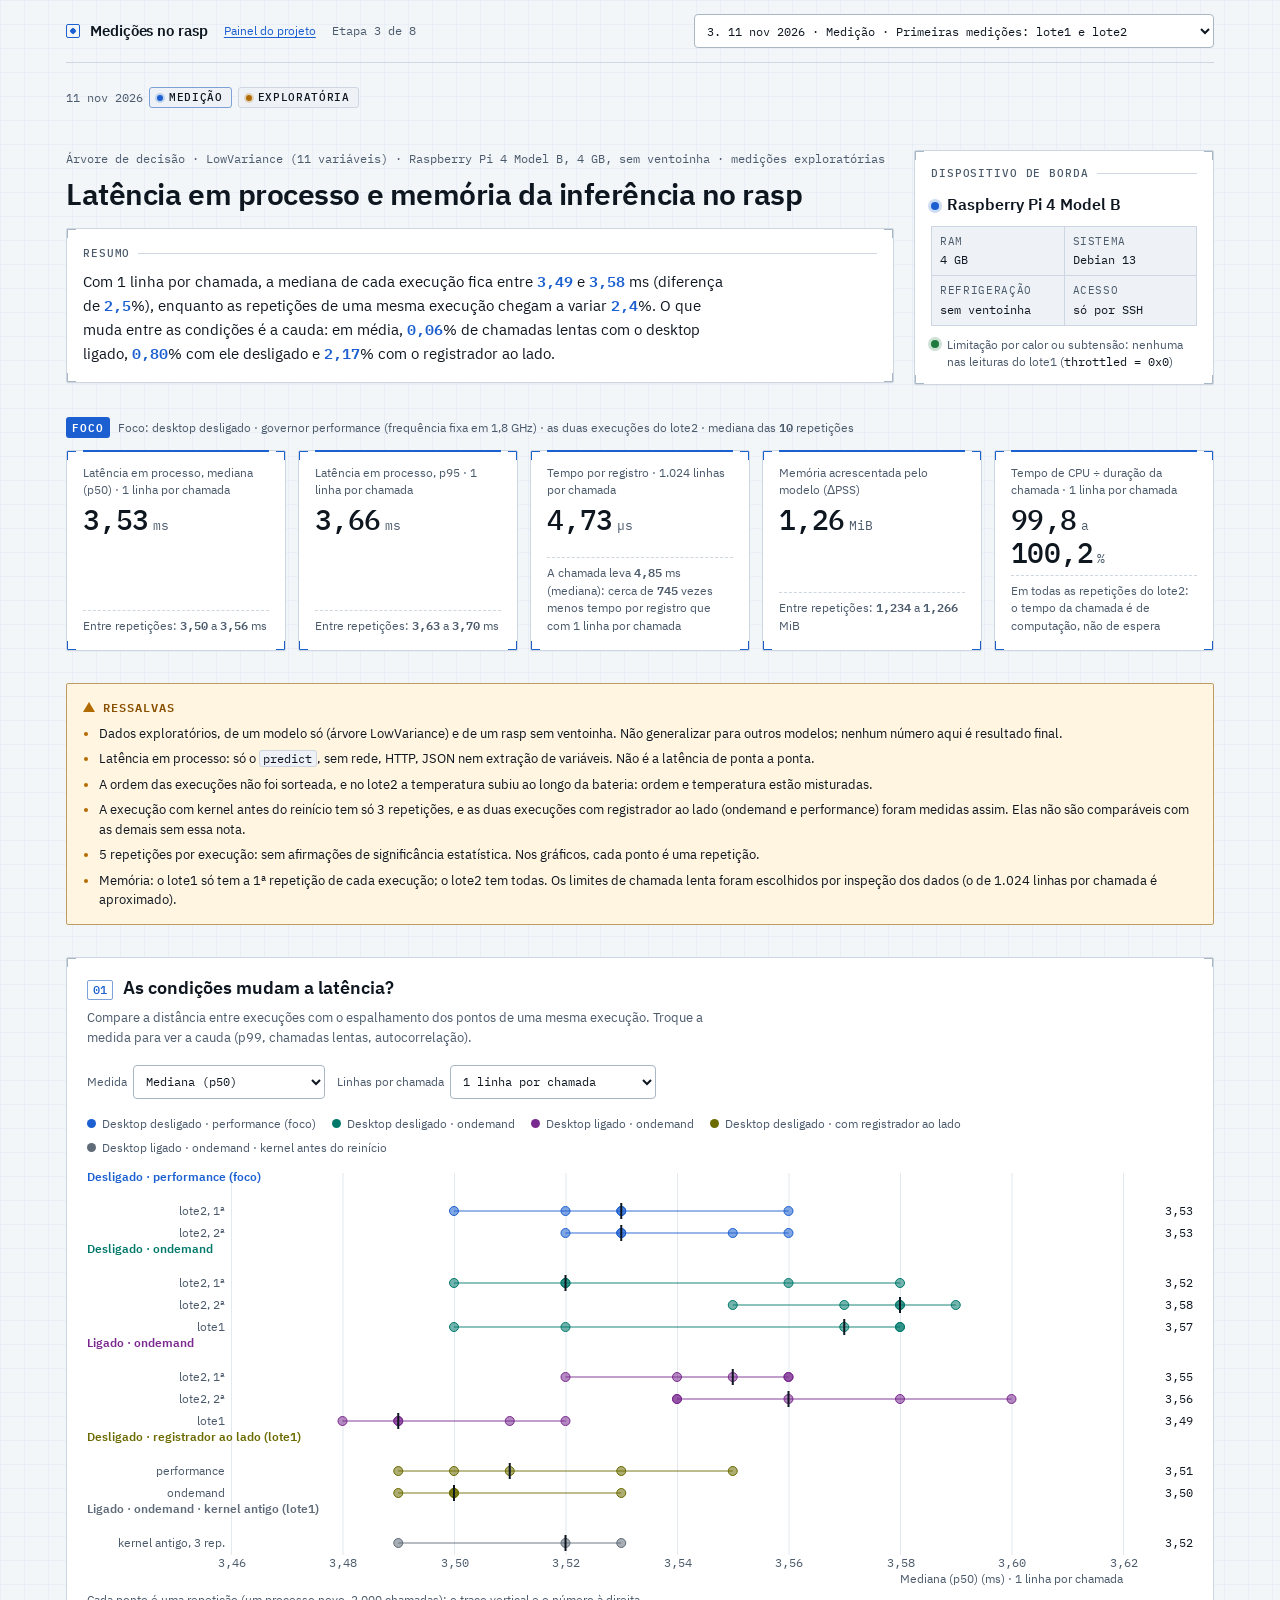
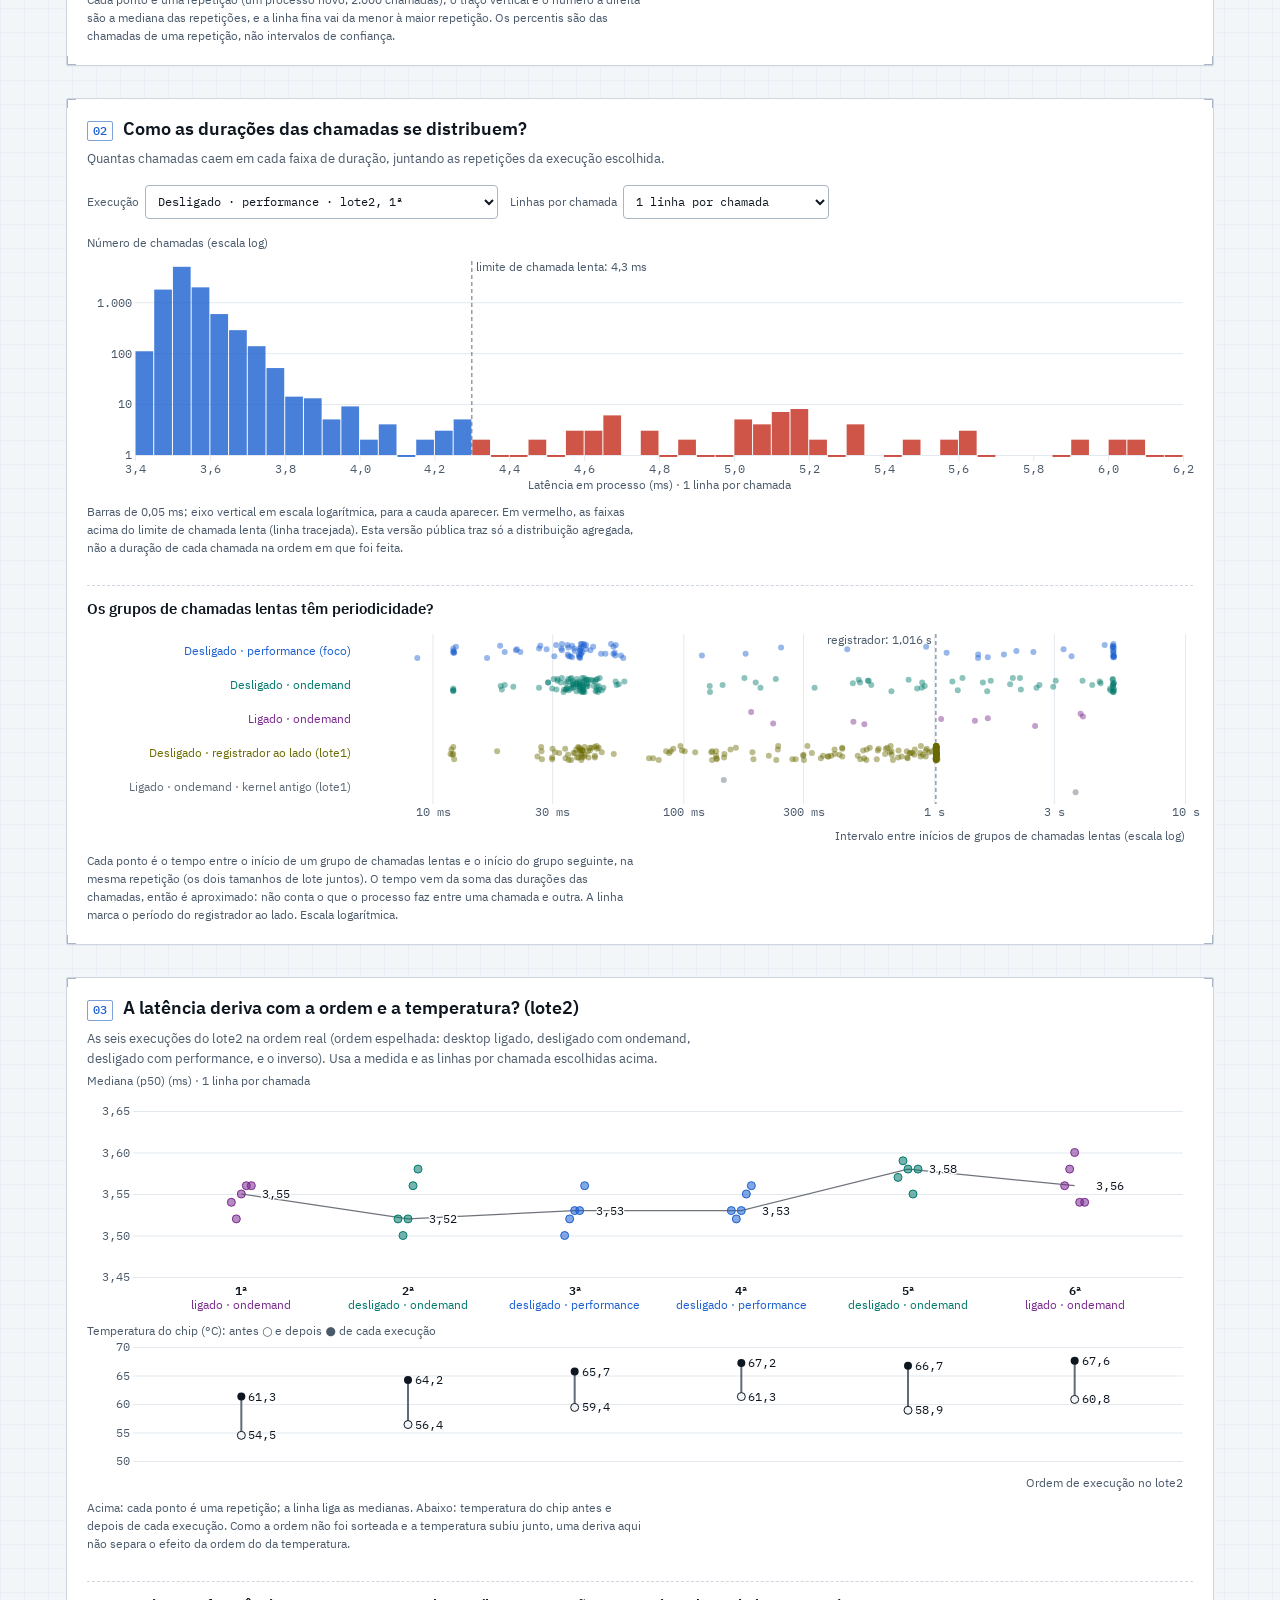
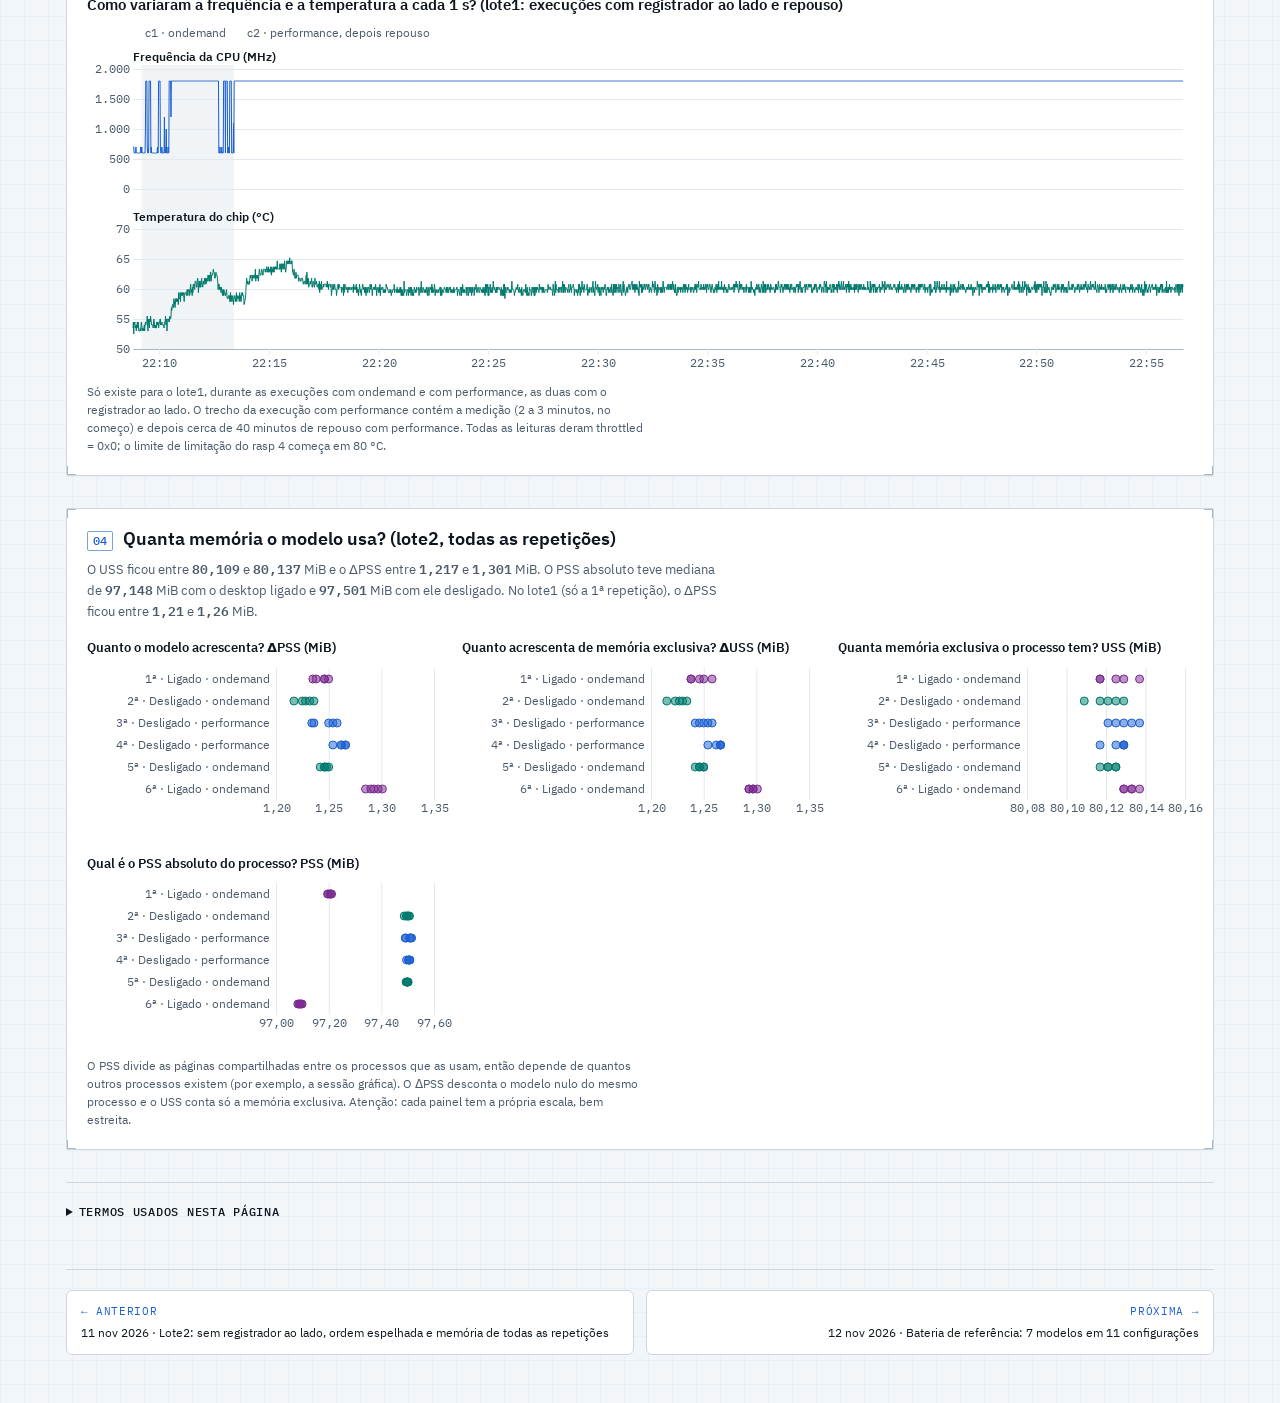
==== commit f4c5a743: "feat(site): etapa da rodada final sem estresse (16/11) e painel atualizado - etapa nova com resultad" ====
--- a/etapas/2026-11-11-lote1-lote2/index.html
+++ b/etapas/2026-11-11-lote1-lote2/index.html
@@ -3,7 +3,7 @@
 <head>
 <meta charset="utf-8">
 <meta name="viewport" content="width=device-width, initial-scale=1">
-<title>Lote1 e lote2 · Medições no Raspberry Pi</title>
+<title>Lote1 e lote2 · Medições no rasp</title>
 <link rel="stylesheet" href="../../assets/estilo.css">
 <script src="../../assets/d3.min.js"></script>
 <script src="../../assets/dash-shim.js"></script>
@@ -18,10 +18,10 @@
   <header id="topo" class="lp-topo">
    <div class="lp-topo-texto">
     <p class="lp-kicker">Árvore de decisão · LowVariance (11 variáveis) · Raspberry Pi 4 Model B, 4 GB, sem ventoinha · medições exploratórias</p>
-    <h1 class="lp-titulo">Latência em processo e memória da inferência no Pi</h1>
+    <h1 class="lp-titulo">Latência em processo e memória da inferência no rasp</h1>
     <div class="lp-resumo-painel">
     <p class="lp-rot">Resumo</p>
-    <p class="lp-lede" id="resumo">Com B = 1, a mediana de cada execução fica entre <b class="lp-num" data-draw="num" data-source="frase" data-field="p50_min_ms" data-row="0">—</b> e <b class="lp-num" data-draw="num" data-source="frase" data-field="p50_max_ms" data-row="0">—</b> ms (diferença de <b class="lp-num" data-draw="num" data-source="frase" data-field="dif_entre_execucoes_pct" data-row="0" data-dec="1">—</b>%), enquanto as repetições de uma mesma execução chegam a variar <b class="lp-num" data-draw="num" data-source="frase" data-field="maior_variacao_entre_repeticoes_pct" data-row="0" data-dec="1">—</b>%. O que muda entre as condições é a cauda: em média, <b class="lp-num" data-draw="num" data-source="frase" data-field="lentas_ligado_pct" data-row="0">—</b>% de chamadas lentas com o desktop ligado, <b class="lp-num" data-draw="num" data-source="frase" data-field="lentas_desligado_pct" data-row="0">—</b>% com ele desligado e <b class="lp-num" data-draw="num" data-source="frase" data-field="lentas_registrador_pct" data-row="0">—</b>% com o registrador ao lado.</p>
+    <p class="lp-lede" id="resumo">Com 1 linha por chamada, a mediana de cada execução fica entre <b class="lp-num" data-draw="num" data-source="frase" data-field="p50_min_ms" data-row="0">—</b> e <b class="lp-num" data-draw="num" data-source="frase" data-field="p50_max_ms" data-row="0">—</b> ms (diferença de <b class="lp-num" data-draw="num" data-source="frase" data-field="dif_entre_execucoes_pct" data-row="0" data-dec="1">—</b>%), enquanto as repetições de uma mesma execução chegam a variar <b class="lp-num" data-draw="num" data-source="frase" data-field="maior_variacao_entre_repeticoes_pct" data-row="0" data-dec="1">—</b>%. O que muda entre as condições é a cauda: em média, <b class="lp-num" data-draw="num" data-source="frase" data-field="lentas_ligado_pct" data-row="0">—</b>% de chamadas lentas com o desktop ligado, <b class="lp-num" data-draw="num" data-source="frase" data-field="lentas_desligado_pct" data-row="0">—</b>% com ele desligado e <b class="lp-num" data-draw="num" data-source="frase" data-field="lentas_registrador_pct" data-row="0">—</b>% com o registrador ao lado.</p>
     </div>
    </div>
    <section class="lp-dispositivo" id="dispositivo" aria-labelledby="dispositivo-rot">
@@ -41,19 +41,19 @@
     <p class="lp-foco-rot">Foco: desktop desligado · governor performance (frequência fixa em 1,8 GHz) · as duas execuções do lote2 · mediana das <span class="lp-num" data-draw="num" data-source="foco" data-field="repeticoes" data-row="0" data-dec="0">—</span> repetições</p>
     <div class="lp-tiles">
       <div class="lp-card" id="tile-p50">
-        <span class="lp-card-rot">Latência em processo, mediana (p50) · B = 1</span>
+        <span class="lp-card-rot">Latência em processo, mediana (p50) · 1 linha por chamada</span>
         <span class="lp-card-val"><span data-draw="num" data-source="foco" data-field="p50_ms" data-row="0">—</span><span class="lp-card-un">ms</span></span>
         <span class="lp-card-sub">Entre repetições: <span class="lp-num" data-draw="num" data-source="foco" data-field="p50_min_ms" data-row="0">—</span> a <span class="lp-num" data-draw="num" data-source="foco" data-field="p50_max_ms" data-row="0">—</span> ms</span>
       </div>
       <div class="lp-card" id="tile-p95">
-        <span class="lp-card-rot">Latência em processo, p95 · B = 1</span>
+        <span class="lp-card-rot">Latência em processo, p95 · 1 linha por chamada</span>
         <span class="lp-card-val"><span data-draw="num" data-source="foco" data-field="p95_ms" data-row="0">—</span><span class="lp-card-un">ms</span></span>
         <span class="lp-card-sub">Entre repetições: <span class="lp-num" data-draw="num" data-source="foco" data-field="p95_min_ms" data-row="0">—</span> a <span class="lp-num" data-draw="num" data-source="foco" data-field="p95_max_ms" data-row="0">—</span> ms</span>
       </div>
       <div class="lp-card" id="tile-registro">
-        <span class="lp-card-rot">Tempo por registro · B = 1024</span>
+        <span class="lp-card-rot">Tempo por registro · 1.024 linhas por chamada</span>
         <span class="lp-card-val"><span data-draw="num" data-source="foco" data-field="por_registro_b1024_us" data-row="0">—</span><span class="lp-card-un">µs</span></span>
-        <span class="lp-card-sub">A chamada leva <span class="lp-num" data-draw="num" data-source="foco" data-field="p50_b1024_ms" data-row="0">—</span> ms (mediana): cerca de <span class="lp-num" data-draw="num" data-source="foco" data-field="razao_por_registro" data-row="0" data-dec="0">—</span> vezes menos tempo por registro que com B = 1</span>
+        <span class="lp-card-sub">A chamada leva <span class="lp-num" data-draw="num" data-source="foco" data-field="p50_b1024_ms" data-row="0">—</span> ms (mediana): cerca de <span class="lp-num" data-draw="num" data-source="foco" data-field="razao_por_registro" data-row="0" data-dec="0">—</span> vezes menos tempo por registro que com 1 linha por chamada</span>
       </div>
       <div class="lp-card" id="tile-memoria">
         <span class="lp-card-rot">Memória acrescentada pelo modelo (ΔPSS)</span>
@@ -61,7 +61,7 @@
         <span class="lp-card-sub">Entre repetições: <span class="lp-num" data-draw="num" data-source="foco" data-field="dpss_min_mib" data-row="0" data-dec="3">—</span> a <span class="lp-num" data-draw="num" data-source="foco" data-field="dpss_max_mib" data-row="0" data-dec="3">—</span> MiB</span>
       </div>
       <div class="lp-card" id="tile-cpu">
-        <span class="lp-card-rot">Tempo de CPU ÷ duração da chamada · B = 1</span>
+        <span class="lp-card-rot">Tempo de CPU ÷ duração da chamada · 1 linha por chamada</span>
         <span class="lp-card-val"><span data-draw="num" data-source="foco" data-field="cpu_pct_min" data-row="0" data-dec="1">—</span><span class="lp-card-un">a</span> <span data-draw="num" data-source="foco" data-field="cpu_pct_max" data-row="0" data-dec="1">—</span><span class="lp-card-un">%</span></span>
         <span class="lp-card-sub">Em todas as repetições do lote2: o tempo da chamada é de computação, não de espera</span>
       </div>
@@ -71,12 +71,12 @@
   <aside class="lp-ressalvas" id="ressalvas">
     <h2>Ressalvas</h2>
     <ul>
-      <li>Dados exploratórios, de um modelo só (árvore LowVariance) e de um Pi sem ventoinha. Não generalizar para outros modelos; nenhum número aqui é resultado final.</li>
-      <li>Latência em processo: só o <code>predict</code>, sem rede, HTTP, JSON nem extração de variáveis. Não comparar com um limite de latência de ponta a ponta.</li>
+      <li>Dados exploratórios, de um modelo só (árvore LowVariance) e de um rasp sem ventoinha. Não generalizar para outros modelos; nenhum número aqui é resultado final.</li>
+      <li>Latência em processo: só o <code>predict</code>, sem rede, HTTP, JSON nem extração de variáveis. Não é a latência de ponta a ponta.</li>
       <li>A ordem das execuções não foi sorteada, e no lote2 a temperatura subiu ao longo da bateria: ordem e temperatura estão misturadas.</li>
-      <li>A execução com kernel antes do reinício (c0) tem só 3 repetições, e c1 e c2 foram medidas com o registrador ao lado. Elas não são comparáveis com as demais sem essa nota.</li>
+      <li>A execução com kernel antes do reinício tem só 3 repetições, e as duas execuções com registrador ao lado (ondemand e performance) foram medidas assim. Elas não são comparáveis com as demais sem essa nota.</li>
       <li>5 repetições por execução: sem afirmações de significância estatística. Nos gráficos, cada ponto é uma repetição.</li>
-      <li>Memória: o lote1 só tem a 1ª repetição de cada execução; o lote2 tem todas. Os limites de chamada lenta foram escolhidos por inspeção dos dados (o de B = 1024 é aproximado).</li>
+      <li>Memória: o lote1 só tem a 1ª repetição de cada execução; o lote2 tem todas. Os limites de chamada lenta foram escolhidos por inspeção dos dados (o de 1.024 linhas por chamada é aproximado).</li>
     </ul>
   </aside>
 
@@ -93,9 +93,9 @@
         <option value="pct_chamadas_lentas">Chamadas lentas (%)</option>
         <option value="autocorrelacao_lag1">Autocorrelação (lag 1)</option>
       </select></label>
-      <label>Tamanho do lote (B) <select class="dash-select" id="sel-b" aria-label="Tamanho do lote (B)">
-        <option value="1">B = 1</option>
-        <option value="1024">B = 1024</option>
+      <label>Linhas por chamada <select class="dash-select" id="sel-b" aria-label="Linhas por chamada">
+        <option value="1">1 linha por chamada</option>
+        <option value="1024">1.024 linhas por chamada</option>
       </select></label>
     </div>
     <ul class="lp-legenda" aria-label="Legenda das condições">
@@ -126,9 +126,9 @@
         <option value="c1">Desligado · ondemand · registrador ao lado</option>
         <option value="c0">Ligado · ondemand · kernel antes do reinício</option>
       </select></label>
-      <label>B <select class="dash-select" id="sel-bs" aria-label="Tamanho do lote (B) da distribuição">
-        <option value="1">B = 1</option>
-        <option value="1024">B = 1024</option>
+      <label>Linhas por chamada <select class="dash-select" id="sel-bs" aria-label="Linhas por chamada da distribuição">
+        <option value="1">1 linha por chamada</option>
+        <option value="1024">1.024 linhas por chamada</option>
       </select></label>
     </div>
     <div class="lp-chart" id="grafico-distribuicao" data-draw="hist"></div>
@@ -136,18 +136,18 @@
 
     <h3 id="periodicidade">Os grupos de chamadas lentas têm periodicidade?</h3>
     <div class="lp-chart lp-baixo" id="grafico-intervalos" data-draw="intervalos" data-source="intervalos"></div>
-    <p class="lp-nota">Cada ponto é o tempo entre o início de um grupo de chamadas lentas e o início do grupo seguinte, na mesma repetição (os dois valores de B juntos). O tempo vem da soma das durações das chamadas, então é aproximado: não conta o que o processo faz entre uma chamada e outra. A linha marca o período do registrador ao lado. Escala logarítmica.</p>
+    <p class="lp-nota">Cada ponto é o tempo entre o início de um grupo de chamadas lentas e o início do grupo seguinte, na mesma repetição (os dois tamanhos de lote juntos). O tempo vem da soma das durações das chamadas, então é aproximado: não conta o que o processo faz entre uma chamada e outra. A linha marca o período do registrador ao lado. Escala logarítmica.</p>
   </section>
 
   <section id="ordem" class="lp-sec">
     <h2>A latência deriva com a ordem e a temperatura? (lote2)</h2>
-    <p class="lp-pergunta">As seis execuções do lote2 na ordem real (A B C C B A). Usa a medida e o B escolhidos acima.</p>
+    <p class="lp-pergunta">As seis execuções do lote2 na ordem real (ordem espelhada: desktop ligado, desligado com ondemand, desligado com performance, e o inverso). Usa a medida e as linhas por chamada escolhidas acima.</p>
     <div class="lp-chart" id="grafico-ordem" data-draw="ordem" data-source="repeticoes_ms mediana_por_execucao execucoes"></div>
     <p class="lp-nota">Acima: cada ponto é uma repetição; a linha liga as medianas. Abaixo: temperatura do chip antes e depois de cada execução. Como a ordem não foi sorteada e a temperatura subiu junto, uma deriva aqui não separa o efeito da ordem do da temperatura.</p>
 
-    <h3 id="ambiente">Como variaram a frequência e a temperatura a cada 1 s? (lote1: c1, c2 e repouso)</h3>
+    <h3 id="ambiente">Como variaram a frequência e a temperatura a cada 1 s? (lote1: execuções com registrador ao lado e repouso)</h3>
     <div class="lp-chart" id="grafico-ambiente" data-draw="ambiente" data-source="ambiente"></div>
-    <p class="lp-nota">Só existe para o lote1, durante c1 (ondemand) e c2 (performance), as duas com o registrador ao lado. O trecho c2 contém a medição (2 a 3 minutos, no começo) e depois cerca de 40 minutos de repouso com performance. Todas as leituras deram throttled = 0x0; o limite de limitação do Pi 4 começa em 80 °C.</p>
+    <p class="lp-nota">Só existe para o lote1, durante as execuções com ondemand e com performance, as duas com o registrador ao lado. O trecho da execução com performance contém a medição (2 a 3 minutos, no começo) e depois cerca de 40 minutos de repouso com performance. Todas as leituras deram throttled = 0x0; o limite de limitação do rasp 4 começa em 80 °C.</p>
   </section>
 
   <section id="memoria" class="lp-sec">
@@ -165,20 +165,20 @@
   <details class="lp-glossario" id="glossario">
     <summary>Termos usados nesta página</summary>
     <dl>
-      <dt>Execução</dt><dd>Um comando do profiler: uma condição, com 5 repetições (3 no c0).</dd>
-      <dt>Repetição</dt><dd>Um processo novo, com as threads fixadas em 1: 200 chamadas de aquecimento descartadas e 2.000 cronometradas por B.</dd>
+      <dt>Execução</dt><dd>Um comando do profiler: uma condição, com 5 repetições (3 na execução com kernel antes do reinício).</dd>
+      <dt>Repetição</dt><dd>Um processo novo, com as threads fixadas em 1: 200 chamadas de aquecimento descartadas e 2.000 cronometradas por tamanho de lote.</dd>
       <dt>Chamada</dt><dd>Uma chamada ao <code>predict</code>; a duração é o tempo de relógio dela.</dd>
-      <dt>B (tamanho do lote)</dt><dd>Registros por chamada. B = 1 é um detector que decide um pacote por vez; B = 1024 é processamento em lote.</dd>
+      <dt>Linhas por chamada (tamanho do lote)</dt><dd>Registros por chamada. 1 linha por chamada é um detector que decide um pacote por vez; 1.024 linhas por chamada é processamento em lote.</dd>
       <dt>Latência em processo</dt><dd>Tempo do <code>predict</code> dentro do processo. Não é a latência do detector nem do sistema.</dd>
       <dt>p50, p95, p99</dt><dd>Percentis das durações das chamadas de uma repetição: “95% das chamadas levaram até X”.</dd>
       <dt>Chamada lenta / cauda</dt><dd>Chamada acima do limite de chamada lenta; a cauda é o conjunto delas.</dd>
       <dt>Autocorrelação (lag 1)</dt><dd>Correlação entre a duração de uma chamada e a da seguinte. Alta = chamadas lentas em grupos.</dd>
       <dt>PSS / USS / maxrss</dt><dd>PSS: memória com páginas compartilhadas divididas entre processos. USS: memória exclusiva. maxrss: pico de memória residente.</dd>
       <dt>Modelo nulo, ΔPSS, ΔUSS</dt><dd>O mesmo processo com um estimador que devolve sempre a mesma classe; Δ = configuração menos modelo nulo, a memória que o modelo acrescenta.</dd>
-      <dt>Desktop ligado/desligado</dt><dd>Serviço <code>lightdm</code> rodando ou parado. O Pi nunca teve monitor, teclado nem mouse; acesso sempre por SSH.</dd>
+      <dt>Desktop ligado/desligado</dt><dd>Serviço <code>lightdm</code> rodando ou parado. O rasp nunca teve monitor, teclado nem mouse; acesso sempre por SSH.</dd>
       <dt>Governor</dt><dd><code>ondemand</code> varia a frequência com a carga; <code>performance</code> fixa a máxima (1,8 GHz).</dd>
-      <dt>Registrador ao lado</dt><dd>Laço que lia temperatura e frequência a cada 1 s durante c1 e c2: um efeito do observador.</dd>
-      <dt>Kernel antes/depois do reinício</dt><dd>“Depois” = controlador de memória do cgroup e PSI ligados (mudança feita entre c0 e c1).</dd>
+      <dt>Registrador ao lado</dt><dd>Laço que lia temperatura e frequência a cada 1 s durante as duas execuções com registrador ao lado: um efeito do observador.</dd>
+      <dt>Kernel antes/depois do reinício</dt><dd>“Depois” = controlador de memória do cgroup e PSI ligados (mudança feita depois da primeira execução).</dd>
       <dt>throttled</dt><dd>Limitação por subtensão ou calor; 0x0 = nenhuma.</dd>
     </dl>
   </details>
@@ -188,6 +188,7 @@
 (function () {
   const L = d3.formatLocale({ decimal: ',', thousands: '.', grouping: [3], currency: ['R$ ', ''] });
   const LP = window.LP = {};
+  LP.lin = (b) => (String(b) === '1024' ? '1.024 linhas por chamada' : '1 linha por chamada');
   LP.f = (v, d) => (v == null || isNaN(+v)) ? '—' : L.format(',.' + (d == null ? 2 : d) + 'f')(+v);
   LP.st = { metrica: 'p50_ms', B: '1', exec: 'off_performance_a', Bs: '1', rep: '0' };
   // Período do laço do registrador ao lado (referência dada pelo autor).
@@ -272,7 +273,7 @@
 });
 
 dash.calc('mediana_por_execucao', {
-  title: 'Mediana das repetições por execução e B',
+  title: 'Mediana das repetições por execução e tamanho de lote',
   description: 'Para cada execução e tamanho de lote, a mediana entre repetições de cada medida (tempos em ms).',
   inputs: ['resumo'],
   fn: (resumo) => {
@@ -295,7 +296,7 @@
 
 dash.calc('frase', {
   title: 'Resumo do topo da página',
-  description: 'Faixa das medianas de p50 com B = 1 entre execuções, maior variação entre repetições de uma execução e média de chamadas lentas por grupo de condição.',
+  description: 'Faixa das medianas de p50 com 1 linha por chamada entre execuções, maior variação entre repetições de uma execução e média de chamadas lentas por grupo de condição.',
   inputs: ['resumo', 'execucoes'],
   fn: (resumo, execucoes) => {
     const mediana = (v) => { const s = v.slice().sort((a, b) => a - b), n = s.length; return n % 2 ? s[(n - 1) / 2] : (s[n / 2 - 1] + s[n / 2]) / 2; };
@@ -404,7 +405,7 @@
   el.replaceChildren();
   const W = Math.max(280, el.clientWidth), estreito = W < 560;
   const svg = d3.select(el).append('svg').attr('width', W).attr('role', 'img')
-    .attr('aria-label', info.rot + ' por execução, B = ' + B + ': um ponto por repetição e a mediana de cada execução.');
+    .attr('aria-label', info.rot + ' por execução, ' + LP.lin(B) + ': um ponto por repetição e a mediana de cada execução.');
   const linhas = []; let y = 4, gAnt = -1;
   LP.ORDEM.forEach((id) => {
     const g = LP.EXEC[id].g;
@@ -426,7 +427,7 @@
   eixo.selectAll('.tick line').style('stroke', 'var(--cds-chart-grid)');
   LP.eixoTexto(eixo);
   svg.append('text').attr('x', x1).attr('y', y + 40).attr('text-anchor', 'end')
-    .text(info.rot + (info.un ? ' (' + info.un + ')' : '') + ' · B = ' + B + (B === '1024' ? ' (tempo da chamada inteira)' : ''));
+    .text(info.rot + (info.un ? ' (' + info.un + ')' : '') + ' · ' + LP.lin(B) + (B === '1024' ? ' (tempo da chamada inteira)' : ''));
   const tip = LP.tip(el);
   linhas.forEach((l) => {
     if (l.tipo === 'grupo') {
@@ -474,7 +475,7 @@
   ay.select('.domain').remove(); ay.selectAll('.tick line').style('stroke', 'var(--cds-chart-grid)');
   LP.eixoTexto(ax); LP.eixoTexto(ay);
   svg.append('text').attr('x', 0).attr('y', 12).text('Número de chamadas (escala log)');
-  svg.append('text').attr('x', (m.l + W - m.r) / 2).attr('y', H - 6).attr('text-anchor', 'middle').text('Latência em processo (ms) · B = ' + B);
+  svg.append('text').attr('x', (m.l + W - m.r) / 2).attr('y', H - 6).attr('text-anchor', 'middle').text('Latência em processo (ms) · ' + LP.lin(B));
   const tip = LP.tip(el);
   svg.selectAll(null).data(bins).join('rect')
     .attr('x', (d) => xs(d.a) + 0.5).attr('width', (d) => Math.max(1, xs(d.b) - xs(d.a) - 1))
@@ -519,7 +520,7 @@
       .attr('cx', (r) => xs(Math.max(5, r.intervalo_ms)))
       .attr('cy', (r, i) => yc + (((i * 7919) % 17) / 16 - 0.5) * (estreito ? 10 : 14))
       .attr('r', 3).style('fill', LP.cor(g)).style('fill-opacity', 0.45)
-      .on('mousemove', (ev, r) => tip.show(ev, [LP.f(r.intervalo_ms, 1) + ' ms', LP.EXEC[r.execucao].nome, 'B = ' + r.B + ' · repetição ' + (+r.repeticao + 1) + ' · id: ' + r.execucao]))
+      .on('mousemove', (ev, r) => tip.show(ev, [LP.f(r.intervalo_ms, 1) + ' ms', LP.EXEC[r.execucao].nome, '' + LP.lin(r.B) + ' · repetição ' + (+r.repeticao + 1) + ' · id: ' + r.execucao]))
       .on('mouseleave', () => tip.hide());
   });
 });
@@ -543,7 +544,7 @@
   const ys = d3.scaleLinear().domain([info.zero ? 0 : dom[0] - pad, dom[1] + pad]).range([H1, 34]).nice(4);
   const ay = svg.append('g').attr('transform', 'translate(' + m.l + ',0)').call(d3.axisLeft(ys).ticks(4).tickFormat((v) => LP.f(v, 2)).tickSize(-(W - m.l - m.r)).tickSizeOuter(0));
   ay.select('.domain').remove(); ay.selectAll('.tick line').style('stroke', 'var(--cds-chart-grid)'); LP.eixoTexto(ay);
-  svg.append('text').attr('x', 0).attr('y', 8).text(info.rot + (info.un ? ' (' + info.un + ')' : '') + ' · B = ' + B);
+  svg.append('text').attr('x', 0).attr('y', 8).text(info.rot + (info.un ? ' (' + info.un + ')' : '') + ' · ' + LP.lin(B));
   const tip = LP.tip(el);
   const cx = (id) => xb(id) + xb.bandwidth() / 2;
   const meds = execs.map((e) => M.data.find((r) => r.execucao === e.execucao && r.B === B)).filter(Boolean);
--- a/assets/estilo.css
+++ b/assets/estilo.css
@@ -113,7 +113,7 @@
 .dash-select:hover, .site-ir:hover { border-color: var(--color-accent); }
 
 /* módulo: painel com cantos marcados, como uma placa */
-.lp-card, .lp-dispositivo, .lp-sec:not(#foco), .lt-item, .lp-resumo-painel {
+.lp-card, .lp-dispositivo, .lp-sec:not(#foco), .lt-item, .lp-resumo-painel, .lp-guia {
   --tick: var(--color-border-strong);
   background:
     linear-gradient(var(--tick), var(--tick)) left top / var(--canto) 1px no-repeat,
@@ -337,6 +337,34 @@
 .lp-mem > div { min-width: 0; }
 .lp-mem h3 { margin: 0 0 6px; padding: 0; border: 0; font-size: 13px; font-weight: var(--cds-font-weight-medium); }
 .lp-mem .lp-chart { min-height: 170px; }
+.lp-mk { font-family: var(--font-mono); color: var(--color-fg); }
+/* guia de leitura para quem chega sem contexto */
+.lp-guia { padding: 18px 20px 20px; display: grid; gap: 12px; }
+.lp-guia h2 { margin: 0; font-size: var(--cds-font-size-heading); font-weight: var(--cds-font-weight-medium); }
+.lp-guia-intro { margin: 0; max-width: 80ch; line-height: 1.6; }
+.lp-guia dl { margin: 0; display: grid; grid-template-columns: repeat(auto-fit, minmax(250px, 1fr)); gap: 1px; background: var(--color-border-line); border: 1px solid var(--color-border-line); }
+.lp-guia dl > div { background: var(--color-panel-2); padding: 10px 12px; min-width: 0; }
+.lp-guia dt { font-weight: var(--cds-font-weight-medium); margin-bottom: 4px; }
+.lp-guia dd { margin: 0; color: var(--color-fg-muted); font-size: 13px; line-height: 1.55; }
+.lp-guia dd b { color: var(--color-fg); font-weight: var(--cds-font-weight-medium); }
+@media (max-width: 520px) { .lp-guia { padding: 14px 12px 16px; } }
+/* tabelas das páginas de medição: rolam dentro do módulo em tela estreita */
+.lp-tabela-rolagem { overflow-x: auto; }
+.lp-tabela { width: 100%; border-collapse: collapse; font-size: var(--cds-font-size-caption); }
+.lp-tabela th, .lp-tabela td { padding: 6px 10px; border-bottom: 1px solid var(--color-border-line); text-align: right; white-space: nowrap; }
+.lp-tabela th { font-family: var(--font-mono); font-size: var(--cds-font-size-micro); font-weight: 500; letter-spacing: .02em; color: var(--color-fg-muted); vertical-align: bottom; white-space: normal; min-width: 80px; } /* sem caixa alta: viraria µs em ΜS */
+.lp-tabela th:first-child, .lp-tabela td:first-child { text-align: left; font-family: var(--font-sans); }
+.lp-tabela td { font-family: var(--font-mono); font-variant-numeric: tabular-nums; color: var(--color-fg-muted); }
+.lp-tabela td:first-child { color: var(--color-fg); white-space: normal; min-width: 150px; }
+.lp-tabela .lp-sw { margin-right: 8px; }
+.lp-tabela .lp-destaque { font-weight: 600; color: var(--color-fg); }
+.lp-tabela tr.lp-sep td { border-top: 1px solid var(--color-border-strong); }
+.lp-barra-cel { display: flex; align-items: center; justify-content: flex-end; gap: 8px; }
+.lp-barra-trilho { width: 90px; height: 8px; background: var(--color-panel-2); flex: none; }
+.lp-barra { display: block; height: 100%; }
+.lp-sw-claro { opacity: .45; }
+.lp-detalhe summary { cursor: pointer; font-size: var(--cds-font-size-caption); color: var(--color-fg-muted); padding: 6px 0; }
+.lp-detalhe[open] summary { margin-bottom: 6px; }
 .lp-dois { display: grid; grid-template-columns: repeat(auto-fit, minmax(300px, 1fr)); gap: var(--cds-gap-lg); }
 .lp-glossario { border-top: 1px solid var(--color-border-line); padding-top: var(--cds-pad-md); font-size: var(--cds-font-size-caption); }
 .lp-glossario summary { cursor: pointer; font-family: var(--font-mono); font-size: var(--cds-font-size-caption); font-weight: 500; text-transform: uppercase; letter-spacing: .06em; color: var(--color-fg); padding: 8px 0; }
@@ -355,3 +383,31 @@
   .lt-item::before { left: -17px; width: 16px; }
 }
 [data-dash-source-state=refreshing] { opacity: .5; }
+
+/* Páginas de texto com figuras (validação do método, Pareto, painel do projeto) */
+.texto.largo { max-width: 1040px; }
+.texto.largo p, .texto.largo li { max-width: 80ch; }
+.texto .fig { margin: 14px 0 6px; }
+.texto .fig img { display: block; width: 100%; height: auto; background: #fff; border: 1px solid var(--color-border-line); border-radius: 4px; }
+.texto .fig figcaption { margin-top: 6px; color: var(--color-fg-muted); font-size: var(--cds-font-size-caption); line-height: 1.5; max-width: 90ch; }
+.texto .lp-tabela-rolagem { margin: 10px 0 14px; }
+.texto .lp-tabela td, .texto .lp-tabela th { white-space: normal; }
+.texto .lp-tabela td { color: var(--color-fg); }
+.texto h3 { font-size: var(--cds-font-size-body, 1rem); font-weight: var(--cds-font-weight-medium); margin: 22px 0 6px; }
+.painel-grade { display: grid; grid-template-columns: repeat(auto-fit, minmax(230px, 1fr)); gap: 12px; margin: 12px 0 18px; max-width: none; }
+.painel-cartao { border: 1px solid var(--color-border-line); border-radius: 4px; padding: 10px 12px; background: var(--color-panel); }
+.painel-cartao .rot { font-family: var(--font-mono); font-size: var(--cds-font-size-micro); color: var(--color-fg-muted); letter-spacing: .02em; display: block; margin-bottom: 4px; }
+.painel-cartao b { font-weight: 600; }
+.painel-cartao p { margin: 6px 0 0; font-size: var(--cds-font-size-caption); color: var(--color-fg-muted); line-height: 1.45; }
+.estado { display: inline-block; padding: 1px 8px; border-radius: 10px; font-family: var(--font-mono); font-size: var(--cds-font-size-micro); border: 1px solid var(--color-border-strong); white-space: nowrap; }
+.estado-feito { border-color: var(--color-ok); color: var(--color-ok); }
+.estado-novo { border-color: var(--color-accent); color: var(--color-accent); }
+.estado-depende { border-color: var(--color-warn); color: var(--color-warn-fg); }
+.estado-livre { border-color: var(--color-fg-muted); color: var(--color-fg-muted); }
+.estado-depois { border-color: var(--color-border-strong); color: var(--color-fg-muted); border-style: dashed; }
+
+.site-painel { font-size: var(--cds-font-size-caption); color: var(--color-accent); white-space: nowrap; }
+
+/* Tabelas de texto (painel, validação, Pareto): alinhadas à esquerda e em fonte de texto */
+.texto .lp-tabela th, .texto .lp-tabela td { text-align: left; vertical-align: top; }
+.texto .lp-tabela td { font-family: var(--font-sans); font-variant-numeric: tabular-nums; }
